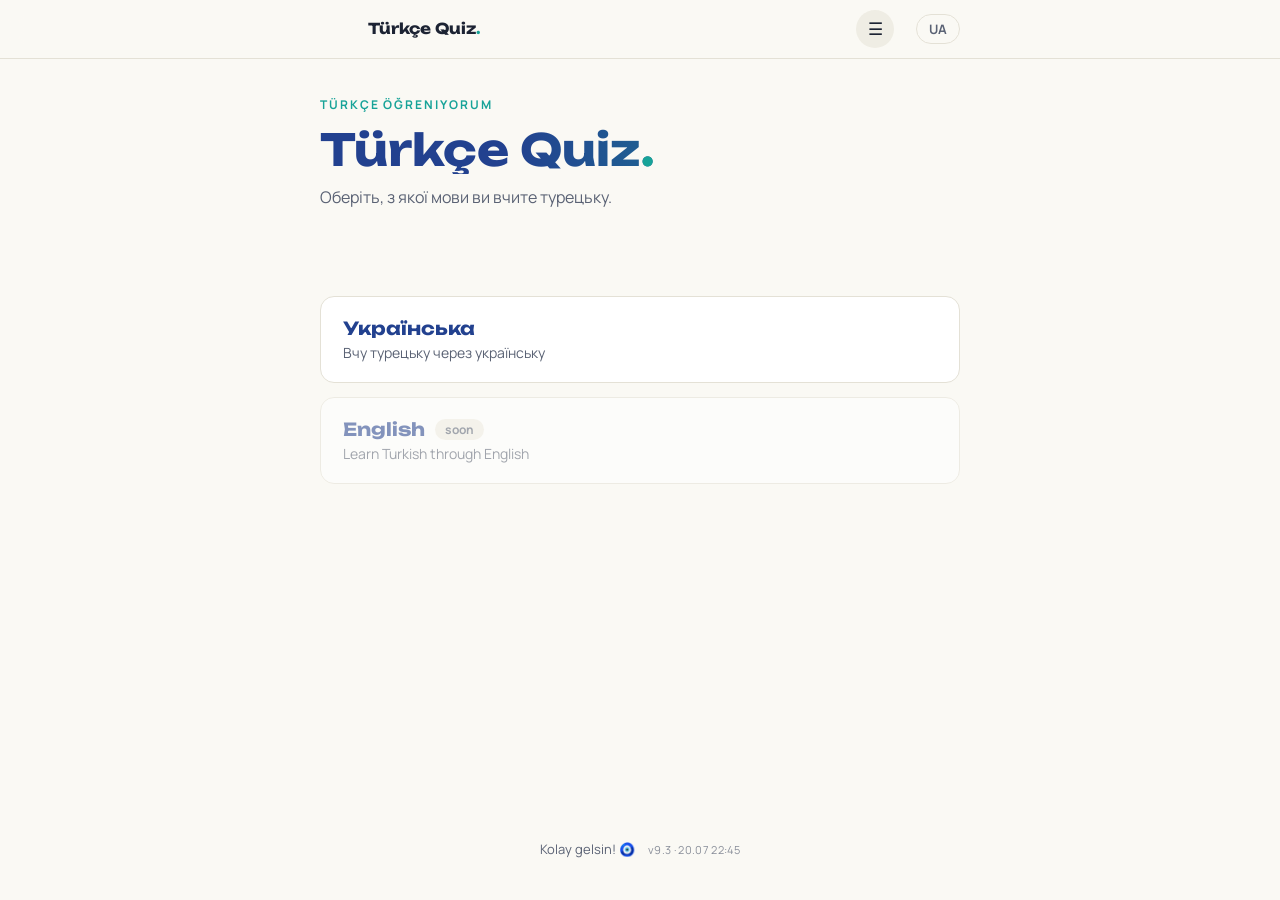
==== index.html @ 77e98dea "Add files via upload" ====
<!DOCTYPE html>
<html lang="uk">
<head>
<meta charset="UTF-8">
<meta name="viewport" content="width=device-width, initial-scale=1.0">
<title>Türkçe Quiz</title>
<meta name="description" content="Інтерактивні квізи з турецької мови · Интерактивные квизы по турецкому языку">
<meta name="theme-color" content="#FAF9F4">
<!-- Картка попереднього перегляду при шерингу лінка (Telegram, WhatsApp, Viber) -->
<meta property="og:type" content="website">
<meta property="og:url" content="https://vikkyodessa.github.io/turkce-quiz/">
<meta property="og:title" content="Türkçe Quiz — вивчай турецьку граючись 🧿">
<meta property="og:description" content="Безкоштовні інтерактивні вправи A1–B1: відмінки, часи, розумний словник, режим на швидкість. Без реєстрації, працює з телефона.">
<meta property="og:image" content="https://vikkyodessa.github.io/turkce-quiz/og.png">
<meta name="twitter:card" content="summary_large_image">
<link rel="manifest" href="manifest.webmanifest">
<link rel="icon" href="icon.svg" type="image/svg+xml">
<link rel="apple-touch-icon" href="icon.svg">
<link rel="preconnect" href="https://fonts.googleapis.com">
<link rel="preconnect" href="https://fonts.gstatic.com" crossorigin>
<link href="https://fonts.googleapis.com/css2?family=Unbounded:wght@500;700&family=Manrope:wght@400;500;700&display=swap" rel="stylesheet">
<style>
  /* ============================================================
     ПУТІВНИК ДЛЯ ГРИ З РОЗМІРАМИ (шукай Ctrl+F за назвою):

     КОЛЬОРИ ВСЬОГО САЙТУ ......... одразу нижче, блок :root
     ШИРИНА ЦЕНТРАЛЬНОЇ КОЛОНКИ ... .wrap { max-width: 680px }
     БІЧНІ ФОТО (розмір/позиція) .. блок .side і .side img
     ПОРІГ ПОЯВИ БІЧНИХ ФОТО ...... @media (min-width: 1400px)
     ВІДСТУП ТЕМ ДО РІВНЯ ФОТО .... #screen-topics padding-top
     ВИСОТА ФОТО-КАРУСЕЛІ (моб.) .. .mobile-strip img
     РОЗМІР КАРТИНКИ У СЛОВНИКУ ... .vmedia
     РОЗМІР ЗАГОЛОВКА H1 .......... .hero h1 font-size
     КНОПКИ ВІДПОВІДЕЙ ............ .opts button padding
     ТАЙМЕР-ЧИП ................... .timer-chip

     ПРАВИЛО БЕЗПЕКИ: міняй одне число за раз,
     тримай робочу копію файла поруч.
     ============================================================ */
  :root {
    --paper: #FAF9F4;        /* фон усього сайту */
    --ink: #1C2333;          /* основний колір тексту */
    --ink-soft: #5A6274;     /* другорядний сірий текст */
    --cobalt: #22418F;       /* головний синій: кнопки, заголовки */
    --cobalt-deep: #16295C;  /* темніший синій для ховерів */
    --turquoise: #17A398;    /* бірюза: акценти, правильні відповіді */
    --turquoise-soft: #E1F4F2; /* світла бірюза: плашки успіху */
    --tulip: #D64545;        /* червоний: помилки */
    --tulip-soft: #FBEAEA;   /* світло-червоні плашки */
    --line: #E4E1D6;         /* колір рамок і розділювачів */
    --radius: 14px;          /* заокруглення карток */
  }
  * { box-sizing: border-box; margin: 0; padding: 0; }
  html { scroll-behavior: smooth; }
  body {
    font-family: 'Manrope', sans-serif;
    background: var(--paper);
    color: var(--ink);
    line-height: 1.65;
    min-height: 100vh;
    display: flex;
    flex-direction: column;
  }
  main { flex: 1; }
  /* ШИРИНА ЦЕНТРАЛЬНОЇ КОЛОНКИ: 680px — золото для читання */
  .wrap { max-width: 680px; margin: 0 auto; padding: 0 20px; }

  .topbar-wrap {
    position: sticky; top: 0; z-index: 60;
    background: rgba(250, 249, 244, .78);
    -webkit-backdrop-filter: blur(14px);
    backdrop-filter: blur(14px);
    border-bottom: 1px solid var(--line);
  }
  .topbar {
    display: flex; align-items: center; gap: 12px;
    padding-top: 10px; padding-bottom: 10px;
  }
  .back {
    font-family: 'Manrope', sans-serif;
    font-size: 15px; font-weight: 700;
    background: rgba(34, 65, 143, .08);
    color: var(--cobalt); border: none;
    width: 36px; height: 36px; border-radius: 50%;
    cursor: pointer; visibility: hidden; flex: none;
    transition: background .15s;
  }
  .back:hover { background: rgba(34, 65, 143, .16); }
  .back.show { visibility: visible; }
  .brand {
    font-family: 'Unbounded', sans-serif;
    font-size: 15px; font-weight: 700;
    color: var(--ink);
    margin-right: auto;
    white-space: nowrap; overflow: hidden; text-overflow: ellipsis;
  }
  .brand .tr { color: var(--turquoise); }
  .langs { display: flex; gap: 6px; flex: none; }
  .langs button {
    font-family: 'Manrope', sans-serif;
    font-size: 13px; font-weight: 700;
    background: transparent; color: var(--ink-soft);
    border: 1.5px solid var(--line);
    padding: 5px 12px; border-radius: 100px;
    cursor: pointer; transition: all .15s;
  }
  .langs button.on { background: var(--cobalt); border-color: var(--cobalt); color: #fff; }

  .nazar-strip {
    padding-bottom: 0;
    max-height: 90px;
    transition: max-height .25s ease, opacity .25s ease;
  }
  .nazar-row {
    display: none; gap: 6px; align-items: center;
    padding-bottom: 10px; flex-wrap: wrap;
  }
  .nazar-row.show { display: flex; }
  .nazar {
    display: none;
    width: 16px; height: 16px; border-radius: 50%;
    background: #fff; border: 2px solid #C9D3EA;
    position: relative;
    transition: transform .25s, border-color .25s;
  }
  .nazar::after {
    content: ""; position: absolute; inset: 4px; border-radius: 50%;
    background: #C9D3EA; transition: background .25s;
  }
  .nazar.ok { border-color: var(--turquoise); transform: scale(1.2); }
  .nazar.ok::after { background: var(--turquoise); }
  .nazar.bad { border-color: var(--tulip); transform: scale(1.2); }
  .nazar.bad::after { background: var(--tulip); }
  .score-pill {
    font-weight: 700; font-size: 13px;
    background: rgba(34, 65, 143, .08); color: var(--cobalt);
    padding: 4px 12px; border-radius: 100px;
  }
  .quiz-pbar { flex: 1; min-width: 80px; }
  .mini-restart {
    width: 30px; height: 30px; border-radius: 50%;
    border: none;
    background: rgba(34, 65, 143, .08); color: var(--cobalt);
    font-size: 16px; font-weight: 700; line-height: 1;
    cursor: pointer;
    transition: background .15s, transform .15s;
  }
  .mini-restart:hover { background: rgba(34, 65, 143, .16); transform: rotate(-45deg); }
  @media (max-width: 700px) {
    .mini-restart { width: 36px; height: 36px; font-size: 18px; }
  }

  .hero { padding: 36px 0 26px; }
  .hero-grid { display: block; }
  .hero-text { margin-bottom: 24px; }
  .hero-media { position: relative; }
  .hero-media img {
    display: block;
    width: 100%; height: 340px;
    object-fit: cover;
    border-radius: 26px;
    box-shadow: 0 24px 60px rgba(34, 65, 143, .25);
  }
  .hero-media::after {
    content: "";
    position: absolute; inset: 0;
    border-radius: 26px;
    background: linear-gradient(180deg, transparent 55%, rgba(22, 41, 92, .35) 100%);
    pointer-events: none;
  }
  .hero-badge {
    position: absolute; right: 18px; bottom: -16px;
    width: 52px; height: 52px;
    display: flex; align-items: center; justify-content: center;
    font-size: 27px;
    background: #fff;
    border: 1px solid var(--line);
    border-radius: 50%;
    box-shadow: 0 8px 22px rgba(28, 35, 51, .16);
    transform: rotate(-8deg);
    z-index: 2;
  }
  .hero-media.off { display: none; }
  @media (max-width: 560px) {
    .hero-media img { height: 210px; }
  }
  .eyebrow {
    font-size: 12px; letter-spacing: .16em; text-transform: uppercase;
    color: var(--turquoise); margin-bottom: 10px; font-weight: 700;
  }
  .hero h1 {
    font-family: 'Unbounded', sans-serif;
    font-weight: 700;
    font-size: clamp(30px, 6vw, 44px);
    line-height: 1.12;
    margin-bottom: 10px;
    background: linear-gradient(92deg, var(--cobalt) 30%, var(--turquoise) 100%);
    -webkit-background-clip: text;
    background-clip: text;
    color: transparent;
  }
  .hero h1 .tr { color: var(--turquoise); -webkit-text-fill-color: var(--turquoise); }
  .hero .sub { color: var(--ink-soft); font-size: 16px; max-width: 500px; }

  main { padding: 36px 0 24px; }
  .screen { display: none; }
  .screen.active { display: block; }

  .choice-grid { display: grid; gap: 14px; }
  .choice {
    display: block; width: 100%; text-align: left;
    background: #fff; border: 1px solid var(--line);
    border-radius: var(--radius); padding: 20px 22px;
    cursor: pointer; font-family: 'Manrope', sans-serif;
    transition: border-color .15s, transform .1s, box-shadow .15s;
  }
  .choice:hover { border-color: var(--cobalt); box-shadow: 0 4px 14px rgba(34,65,143,.08); }
  .choice:active { transform: scale(.985); }
  .choice:focus-visible { outline: 3px solid var(--turquoise); outline-offset: 2px; }
  .choice.disabled { opacity: .55; cursor: default; }
  .choice.disabled:hover { border-color: var(--line); box-shadow: none; }
  .choice .c-title {
    font-family: 'Unbounded', sans-serif; font-size: 18px; font-weight: 700;
    color: var(--cobalt); margin-bottom: 4px;
    display: flex; align-items: center; gap: 10px;
  }
  .choice .c-badge {
    font-family: 'Manrope', sans-serif; font-size: 12px; font-weight: 700;
    background: var(--turquoise-soft); color: #0B6B63;
    padding: 2px 10px; border-radius: 100px;
  }
  .choice .c-badge.soon { background: #F0EEE5; color: var(--ink-soft); }
  .choice .c-desc { font-size: 14px; color: var(--ink-soft); }
  .level-a1 .c-title { color: var(--turquoise); }
  .c-row { display: flex; gap: 14px; align-items: flex-start; }
  .c-icon {
    width: 46px; height: 46px; border-radius: 14px;
    background: var(--turquoise-soft);
    display: flex; align-items: center; justify-content: center;
    font-size: 22px; flex: none;
  }
  .c-main { min-width: 0; }
  .c-check { color: var(--turquoise); }
  .choice.done { border-color: var(--turquoise); }
  .pwrap { display: flex; align-items: center; gap: 10px; margin-top: 12px; }
  .pbar {
    flex: 1; height: 8px;
    background: #EEECE3; border-radius: 100px; overflow: hidden;
  }
  .pfill {
    display: block; height: 100%;
    background: linear-gradient(90deg, var(--turquoise), var(--cobalt));
    border-radius: 100px;
    transition: width .4s ease;
  }
  .plabel {
    font-size: 12px; font-weight: 700; color: var(--ink-soft);
    min-width: 56px; text-align: right; flex: none;
  }

  .page-head { margin-bottom: 20px; }
  .page-eyebrow {
    font-size: 12px; letter-spacing: .16em; text-transform: uppercase;
    color: var(--turquoise); font-weight: 700; margin-bottom: 4px;
  }
  .level-intro { color: var(--ink-soft); font-size: 15px; margin-top: 6px; max-width: 560px; }
  .ph-lv { color: var(--turquoise); }
  .page-head h2 { font-size: 26px; }
  .page-head h2 {
    font-family: 'Unbounded', sans-serif;
    font-size: 23px; font-weight: 700; color: var(--cobalt);
    line-height: 1.25;
  }
  .gram { border-left: 4px solid var(--turquoise); }
  .gram a {
    color: var(--cobalt); font-weight: 700;
    text-decoration: underline; text-underline-offset: 2px;
  }
  .gram-head {
    font-family: 'Unbounded', sans-serif;
    font-size: 15px; font-weight: 700; color: var(--cobalt);
    margin-bottom: 8px;
  }
  .gram-text { font-size: 15px; margin-bottom: 10px; }
  .gram-ex { list-style: none; }
  .gram-ex li {
    font-size: 15px; padding: 4px 0;
    border-top: 1px dashed var(--line);
  }
  .gram-ex li:first-child { border-top: none; }
  .gram-ex b { color: var(--cobalt); }
  .gram-scroll { overflow-x: auto; margin-bottom: 10px; }
  .gram-table {
    width: 100%;
    border-collapse: collapse;
    font-size: 14px;
    min-width: 480px;
  }
  .gram-table th {
    text-align: left;
    font-size: 11px; letter-spacing: .08em; text-transform: uppercase;
    color: var(--ink-soft);
    padding: 4px 10px 8px 0;
    border-bottom: 2px solid var(--line);
  }
  .gram-table td {
    padding: 8px 10px 8px 0;
    border-bottom: 1px dashed var(--line);
    vertical-align: top;
  }
  .gram-table tr:last-child td { border-bottom: none; }
  .gt-name { font-weight: 700; color: var(--cobalt); white-space: nowrap; }
  .gt-name i { font-weight: 500; font-style: normal; font-size: 12px; color: var(--ink-soft); }
  .gram-table td:nth-child(3) { font-size: 13px; }
  .gt-ex b, .gram-table td:nth-child(2) { font-weight: 700; }
  .gram-note { font-size: 14px; color: var(--ink-soft); margin-bottom: 0; }
  .g-h {
    font-weight: 800; color: var(--cobalt);
    margin: 16px 0 6px; font-size: 15px;
    text-transform: uppercase; letter-spacing: .04em;
  }
  .g-formula {
    display: inline-block;
    background: var(--turquoise-soft); color: #0B6B63;
    font-weight: 700; font-size: 14px;
    padding: 4px 12px; border-radius: 8px;
    margin: 2px 0 8px;
  }
  .g-sent { margin: 5px 0; font-size: 15px; }
  .g-sent b { color: var(--cobalt); }
  .gram .gram-table { margin-top: 6px; }


  .section-head { margin: 36px 0 18px; }
  .section-head:first-child { margin-top: 0; }
  .section-head h2 {
    font-family: 'Unbounded', sans-serif; font-size: 20px; font-weight: 700;
    color: var(--cobalt); margin-bottom: 4px;
  }
  .section-head p { font-size: 14px; color: var(--ink-soft); }

  .card {
    background: #fff; border: 1px solid var(--line);
    border-radius: var(--radius); padding: 22px 24px; margin-bottom: 16px;
  }
  .card .tag {
    display: none; font-size: 13px; color: var(--ink-soft);
    font-weight: 500; margin-bottom: 6px;
  }
  .card .tag.show { display: block; }
  .card .sentence { font-size: 18px; margin-bottom: 16px; }
  .card .sentence .num { color: var(--ink-soft); font-weight: 700; margin-right: 2px; }
  .card .sentence b { color: var(--cobalt); font-weight: 700; }
  .card .sentence b.filled {
    color: #0B6B63; background: var(--turquoise-soft);
    padding: 1px 5px; border-radius: 6px;
    display: inline-block; animation: pop .3s ease;
  }
  @keyframes pop {
    0% { transform: scale(.7); }
    60% { transform: scale(1.15); }
    100% { transform: scale(1); }
  }
  .speak {
    font-size: 16px; line-height: 1; padding: 7px 10px;
    border-radius: 100px; border: 1.5px solid var(--line);
    background: #fff; cursor: pointer; vertical-align: middle;
    transition: border-color .15s, transform .1s;
  }
  .speak:hover { border-color: var(--cobalt); }
  .speak:active { transform: scale(.92); }
  .speak:focus-visible { outline: 3px solid var(--turquoise); outline-offset: 2px; }
  .no-tts .speak { display: none; }

  .opts { display: flex; gap: 10px; flex-wrap: wrap; }
  .opts button {
    font-family: 'Manrope', sans-serif; font-size: 16px; font-weight: 700;
    padding: 9px 20px; border-radius: 100px;
    border: 2px solid var(--line); background: #fff; color: var(--ink);
    cursor: pointer; transition: border-color .15s, background .15s, transform .1s;
  }
  .opts button:hover { border-color: var(--cobalt); }
  .opts button:active { transform: scale(.96); }
  .opts button:focus-visible { outline: 3px solid var(--turquoise); outline-offset: 2px; }
  .opts button.ok { background: var(--turquoise-soft); border-color: var(--turquoise); color: #0B6B63; }
  .opts button.bad { background: var(--tulip-soft); border-color: var(--tulip); color: #A32626; }
  .opts button:disabled { cursor: default; }
  .fb { display: none; margin-top: 14px; font-size: 15px; font-weight: 500; }
  .fb.show { display: block; }
  .fb.good { color: #0B6B63; }
  .fb.wrong { color: #A32626; }
  .tr-line { display: none; margin-top: 6px; font-size: 15px; color: var(--ink-soft); }
  .tr-line.show { display: block; }

  .sec-result {
    display: none; text-align: center; padding: 24px;
    background: var(--turquoise-soft); border: 1px solid var(--turquoise);
    border-radius: var(--radius); margin-bottom: 16px;
  }
  .sec-result.show { display: block; }
  .sec-result .sec-score {
    font-family: 'Unbounded', sans-serif; font-size: 20px; font-weight: 700;
    color: var(--cobalt); margin-bottom: 6px;
  }
  .sec-result .sec-text { color: var(--ink-soft); font-size: 15px; margin-bottom: 16px; }
  .sec-btns { display: flex; gap: 10px; justify-content: center; flex-wrap: wrap; }
  .topic-divider {
    margin: 40px 0 18px;
    padding-top: 30px;
    border-top: 2px dashed var(--line);
  }
  .topic-divider h2 {
    font-family: 'Unbounded', sans-serif;
    font-size: 22px; font-weight: 700; color: var(--cobalt);
  }
  .next-box { margin-top: 16px; }
  .next-btn { width: 100%; padding: 14px 20px; font-size: 16px; }

  .finish {
    display: none; text-align: center; padding: 32px 24px;
    background: #fff; border: 1px solid var(--line);
    border-radius: var(--radius); margin-bottom: 16px;
  }
  .finish.show { display: block; }
  .finish .big {
    font-family: 'Unbounded', sans-serif; font-size: 30px; font-weight: 700;
    color: var(--cobalt); margin-bottom: 8px;
  }
  .finish p { color: var(--ink-soft); margin-bottom: 20px; }
  .btn-restart {
    font-family: 'Manrope', sans-serif; font-size: 15px; font-weight: 700;
    padding: 11px 26px; border-radius: 100px; border: none;
    background: var(--cobalt); color: #fff; cursor: pointer;
    transition: background .15s, transform .1s;
  }
  .btn-restart:hover { background: var(--cobalt-deep); }
  .btn-restart:active { transform: scale(.97); }
  .btn-restart:focus-visible { outline: 3px solid var(--turquoise); outline-offset: 2px; }
  .btn-shuffle {
    font-family: 'Manrope', sans-serif; font-size: 15px; font-weight: 700;
    padding: 10px 24px; border-radius: 100px;
    border: 2px solid var(--cobalt); background: transparent; color: var(--cobalt);
    cursor: pointer; transition: background .15s, color .15s, transform .1s;
  }
  .btn-shuffle:hover { background: var(--cobalt); color: #fff; }
  .btn-shuffle:active { transform: scale(.97); }
  .btn-shuffle:focus-visible { outline: 3px solid var(--turquoise); outline-offset: 2px; }
  .finish .btn-shuffle { margin-left: 10px; }
  .shuffle-bar { text-align: center; margin: 8px 0 16px; }

  .vcount { font-size: 13px; color: var(--ink-soft); font-weight: 700; margin-bottom: 10px; }
  /* КАРТИНКА У СЛОВНИКОВІЙ КАРТЦІ */
  .vmedia { height: 200px; display: flex; align-items: center; justify-content: center; margin-bottom: 16px; }
  .vmedia img { max-height: 200px; max-width: 100%; border-radius: 12px; object-fit: cover; }
  .vemoji { font-size: 104px; line-height: 1; }
  .vword {
    font-family: 'Unbounded', sans-serif; font-size: 26px; font-weight: 700;
    color: var(--cobalt);
  }
  .vtrans { color: var(--ink-soft); font-size: 17px; margin: 4px 0 18px; }
  .vcard { text-align: center; }
  .vhint { font-size: 19px; font-weight: 700; color: var(--ink); margin-bottom: 14px; }
  .vopts { display: grid; grid-template-columns: 1fr 1fr; gap: 10px; }
  .vopts button { width: 100%; }

  .vnav { display: flex; gap: 6px; justify-content: center; flex-wrap: wrap; margin-bottom: 14px; }
  .vnav button {
    width: 32px; height: 32px; border-radius: 50%;
    border: 2px solid var(--line); background: #fff;
    font-family: 'Manrope', sans-serif; font-weight: 700; font-size: 13px;
    color: var(--ink-soft); cursor: pointer;
    transition: border-color .15s, background .15s, transform .1s;
  }
  .vnav button:hover { border-color: var(--cobalt); }
  .vnav button.seen { border-color: var(--turquoise); color: #0B6B63; }
  .vnav button.cur { background: var(--cobalt); border-color: var(--cobalt); color: #fff; transform: scale(1.1); }

  .timer-chip {
    position: fixed;
    left: 50%; transform: translateX(-50%);
    bottom: 18px; z-index: 90;
    background: var(--cobalt); color: #fff;
    font-family: 'Manrope', sans-serif;
    font-weight: 700; font-size: 17px;
    padding: 11px 26px; border-radius: 100px;
    box-shadow: 0 10px 30px rgba(22, 41, 92, .35);
  }
  .timer-chip.low { background: var(--tulip); animation: chipPulse 1s infinite; }
  @keyframes chipPulse {
    0%, 100% { transform: translateX(-50%) scale(1); }
    50% { transform: translateX(-50%) scale(1.07); }
  }

  .dict-bar { display: flex; gap: 10px; margin-bottom: 16px; flex-wrap: wrap; }
  .dict-search {
    flex: 1; min-width: 160px;
    font-family: 'Manrope', sans-serif; font-size: 15px;
    padding: 10px 16px;
    border: 1.5px solid var(--line); border-radius: 100px;
    background: #fff; color: var(--ink);
  }
  .dict-search:focus { outline: none; border-color: var(--cobalt); }
  .dict-know { font-size: 15px; color: var(--ink-soft); margin-top: 4px; }
  .dict-know b { color: var(--cobalt); }
  .dict-row {
    display: flex; align-items: center; gap: 12px;
    background: #fff; border: 1px solid var(--line); border-radius: 14px;
    padding: 10px 14px; margin-bottom: 8px;
  }
  .d-emoji { font-size: 26px; flex: none; }
  .d-main { flex: 1; min-width: 0; display: flex; flex-direction: column; }
  .d-main b { color: var(--cobalt); font-size: 16px; }
  .d-tr { font-size: 13px; color: var(--ink-soft); }
  .d-st {
    flex: none; font-size: 11px; font-weight: 700;
    padding: 3px 10px; border-radius: 100px; text-transform: uppercase; letter-spacing: .05em;
  }
  .st0 { background: #F0EEE5; color: var(--ink-soft); }
  .st1 { background: #FBF3E0; color: #9A6B0F; }
  .st2 { background: var(--turquoise-soft); color: #0B6B63; }
  .dict-card { border-style: dashed; }

  /* НАВІГАЦІЯ-ШЛЯХ у стилі busuu: контейнер розділу + вертикальний маршрут */
  #topicGrid, #dictTopics {
    display: flex; flex-direction: column;
    border: 2px solid var(--turquoise);
    border-radius: 20px;
    background: #FFFFFF;
    padding: 20px 18px;
  }
  .bp-head h3 {
    font-family: 'Unbounded', sans-serif;
    font-size: 20px; color: var(--ink);
  }
  .bp-big-check {
    display: inline-flex; align-items: center; justify-content: center;
    width: 24px; height: 24px; border-radius: 50%;
    background: var(--turquoise); color: #fff;
    font-size: 14px; vertical-align: middle;
  }
  .bp-bar {
    position: relative;
    height: 10px; border-radius: 100px;
    background: var(--line);
    margin: 12px 0 10px;
  }
  .bp-fill {
    height: 100%; border-radius: 100px;
    background: linear-gradient(90deg, var(--turquoise), var(--cobalt));
  }
  .bp-pct {
    position: absolute; right: 0; top: -7px;
    background: var(--turquoise); color: #fff;
    font-size: 11px; font-weight: 800;
    padding: 3px 8px; border-radius: 100px;
  }
  .bp-row {
    display: flex; align-items: center; gap: 16px;
    padding: 14px 6px;
    background: none; border: none;
    text-align: left; cursor: pointer;
    position: relative;
    border-radius: 14px;
    font-family: 'Manrope', sans-serif;
  }
  .bp-row:hover { background: var(--turquoise-soft); }
  .bp-node {
    position: relative; flex: none;
    width: 58px; height: 58px; border-radius: 50%;
    border: 3px solid var(--turquoise);
    background: var(--paper);
    display: flex; align-items: center; justify-content: center;
  }
  .bp-emoji { font-size: 26px; }
  .bp-check {
    position: absolute; right: -4px; bottom: -4px;
    width: 22px; height: 22px; border-radius: 50%;
    background: var(--turquoise); color: #fff;
    border: 2px solid #fff;
    font-size: 12px; font-weight: 800;
    display: none; align-items: center; justify-content: center;
  }
  .bp-row.done .bp-check { display: flex; }
  .bp-row.done .bp-node { background: var(--turquoise-soft); }
  .bp-row:not(:last-child) .bp-node::after {
    content: '';
    position: absolute; left: 50%; top: calc(100% + 3px);
    transform: translateX(-50%);
    width: 4px; height: 26px;
    background: var(--line);
    border-radius: 2px;
  }
  .bp-row.done:not(:last-child) .bp-node::after { background: var(--turquoise); }
  .bp-main { flex: 1; min-width: 0; display: flex; flex-direction: column; gap: 2px; }
  .bp-title { font-weight: 800; font-size: 16px; color: var(--ink); }
  .bp-desc { font-size: 13.5px; color: var(--ink-soft); }
  .bp-score {
    flex: none;
    font-size: 12px; font-weight: 700; color: var(--ink-soft);
    background: var(--paper); border: 1px solid var(--line);
    padding: 4px 9px; border-radius: 100px;
  }
  .level-done {
    text-align: center;
    border: 2px solid var(--turquoise);
    background: var(--turquoise-soft);
    margin-top: 26px;
  }
  .ld-emoji { font-size: 38px; margin-bottom: 8px; }
  .level-done h3 {
    font-family: 'Unbounded', sans-serif;
    font-size: 22px; color: var(--cobalt); margin-bottom: 8px;
  }
  .ld-text { font-size: 15px; margin-bottom: 14px; }
  .ld-next { width: 100%; padding: 14px; font-size: 16px; }
  .share-modal { position: relative; text-align: center; }
  .share-modal h3 {
    font-family: 'Unbounded', sans-serif;
    font-size: 18px; color: var(--cobalt); margin-bottom: 16px;
  }
  .share-grid {
    display: grid; grid-template-columns: 1fr 1fr;
    gap: 10px; margin-bottom: 14px;
  }
  .share-item {
    display: block; padding: 13px 10px;
    border: 1.5px solid var(--line); border-radius: 12px;
    font-weight: 700; font-size: 15px; color: var(--ink);
    text-decoration: none; background: #fff;
  }
  .share-item:hover { border-color: var(--cobalt); }
  .share-copy { width: 100%; }
  .share-close {
    position: absolute; top: 10px; right: 12px;
    background: none; border: none; font-size: 18px;
    color: var(--ink-soft); cursor: pointer; padding: 4px;
  }
  .nav-toggle {
    flex: none;
    width: 38px; height: 38px; border-radius: 50%;
    border: none; background: #EFEDE4;
    font-size: 17px; color: var(--ink);
    cursor: pointer; margin-right: 10px;
  }
  .nav-toggle:hover { background: var(--turquoise-soft); }
  .nav-drawer {
    position: relative; text-align: left;
    width: min(92vw, 380px);
    max-height: 78vh; overflow-y: auto;
  }
  .nav-drawer h3 {
    font-family: 'Unbounded', sans-serif;
    font-size: 18px; color: var(--cobalt); margin-bottom: 10px;
  }
  .nd-lv {
    display: flex; justify-content: space-between; align-items: center;
    width: 100%; margin: 14px 0 6px;
    background: none; border: none; cursor: pointer;
    font-family: 'Unbounded', sans-serif;
    font-size: 16px; font-weight: 700; color: var(--cobalt);
    padding: 4px 2px;
  }
  .nd-count { font-size: 13px; font-weight: 600; color: var(--ink-soft); }
  .nd-item {
    display: flex; align-items: center; gap: 10px;
    width: 100%; padding: 8px 10px;
    background: none; border: none; border-radius: 10px;
    font-size: 15px; color: var(--ink);
    cursor: pointer; text-align: left;
  }
  .nd-item:hover { background: var(--turquoise-soft); }
  .nd-cur { background: var(--turquoise-soft); font-weight: 700; }
  .nd-name { flex: 1; min-width: 0; }
  .nd-dot {
    flex: none;
    width: 26px; height: 26px; border-radius: 50%;
    border: 2px solid var(--cobalt);
    background: #fff; color: var(--cobalt);
    display: inline-flex; align-items: center; justify-content: center;
    font-size: 13px; font-weight: 800;
  }
  .nd-dot.ok { background: var(--turquoise); border-color: var(--turquoise); color: #fff; }
  .nd-dict { border-style: dashed; font-size: 14px; }
  .ver {
    display: inline-block; margin-left: 10px;
    font-size: 11px; color: var(--ink-soft);
    opacity: .7; letter-spacing: .03em;
  }
  #toTop {
    position: fixed; right: 18px; bottom: 18px;
    width: 48px; height: 48px; border-radius: 50%;
    background: var(--cobalt); color: #fff;
    border: none; font-size: 22px; font-weight: 800;
    cursor: pointer; z-index: 250;
    box-shadow: 0 6px 18px rgba(34, 65, 143, .35);
    opacity: 0; pointer-events: none;
    transform: translateY(12px);
    transition: all .3s ease;
  }
  #toTop.show { opacity: 1; pointer-events: auto; transform: translateY(0); }
  #toTop:hover { background: var(--cobalt-deep); }

  .toast {
    position: fixed; left: 50%; bottom: 28px;
    transform: translateX(-50%) translateY(20px);
    background: var(--cobalt-deep); color: #fff;
    font-size: 15px; font-weight: 600;
    padding: 12px 22px; border-radius: 100px;
    box-shadow: 0 8px 24px rgba(22, 41, 92, .35);
    opacity: 0; transition: all .35s ease;
    z-index: 300; max-width: 90vw; text-align: center;
  }
  .toast.show { opacity: 1; transform: translateX(-50%) translateY(0); }

  .modal-back {
    position: fixed; inset: 0; background: rgba(28,35,51,.5);
    display: flex; align-items: center; justify-content: center;
    z-index: 120; padding: 20px;
  }
  .modal {
    background: #fff; border-radius: 18px; padding: 30px 26px;
    max-width: 430px; width: 100%; text-align: center;
    box-shadow: 0 20px 60px rgba(22,41,92,.3);
  }
  .modal .m-title {
    font-family: 'Unbounded', sans-serif; font-size: 21px; font-weight: 700;
    color: var(--cobalt); margin-bottom: 10px;
  }
  .modal .m-text { color: var(--ink-soft); font-size: 15px; margin-bottom: 22px; }
  .modal .m-btns { display: flex; gap: 10px; justify-content: center; flex-wrap: wrap; }

  .confetti-box { position: fixed; inset: 0; pointer-events: none; overflow: hidden; z-index: 99; }
  .confetti-piece {
    position: absolute; top: -20px;
    width: 10px; height: 14px; border-radius: 3px;
    animation: confetti-fall linear forwards;
  }
  @keyframes confetti-fall {
    0%   { transform: translateY(-20px) rotate(0deg); opacity: 1; }
    100% { transform: translateY(105vh) rotate(720deg); opacity: .85; }
  }
  .ay-dot {
    position: absolute;
    width: 9px; height: 9px; border-radius: 50%;
    background: #E30A17;
    box-shadow: 0 0 8px rgba(227, 10, 23, .8);
    opacity: 0;
    animation: ay-fly 1.3s cubic-bezier(.2, .7, .3, 1) forwards;
  }
  @keyframes ay-fly {
    0% { transform: translate(var(--sx), var(--sy)) scale(.4); opacity: 0; }
    30% { opacity: 1; }
    100% { transform: translate(0, 0) scale(1); opacity: 1; }
  }
  .fw-spark {
    position: absolute;
    width: 7px; height: 7px; border-radius: 50%;
    opacity: 0;
    animation: fw-burst .95s ease-out forwards;
  }
  @keyframes fw-burst {
    0%   { transform: translate(0, 0) scale(1); opacity: 1; }
    100% { transform: translate(var(--dx), var(--dy)) scale(.3); opacity: 0; }
  }

  /* БІЧНІ ФОТО-КОЛОНКИ. top — наскільки опущені від верху,
     width — ширина колонки */
  .side {
    display: none;
    position: fixed;
    top: 215px;              /* ← опустити/підняти фото */
    width: 310px;            /* ← ширина бічних фото */
    z-index: 5;
  }
  .side-left { right: calc(50% + 370px); }
  .side-right { left: calc(50% + 370px); }
  .side img {
    display: block;
    width: 100%;
    /* висота рахується від екрана: мін 240, макс 460 */
    height: clamp(240px, calc(50vh - 135px), 460px);
    object-fit: cover;
    border-radius: 18px;
    margin-bottom: 16px;
    box-shadow: 0 10px 30px rgba(34, 65, 143, .15);
  }
  .side img.off { display: none; }
  /* ПОРІГ ПОЯВИ БІЧНИХ ФОТО: на вужчих екранах вони сховані */
  @media (min-width: 1400px) {
    .side { display: block; }
  }

  /* мобільна карусель з тих самих фото */
  .mobile-strip {
    display: none;
    gap: 12px;
    overflow-x: auto;
    padding: 4px 20px 14px;
    margin: 0 -20px;
    scroll-snap-type: x mandatory;
    -webkit-overflow-scrolling: touch;
    scrollbar-width: none;
  }
  .mobile-strip::-webkit-scrollbar { display: none; }
  /* КАРУСЕЛЬ ФОТО НА ТЕЛЕФОНІ */
  .mobile-strip img {
    flex: none;
    width: 150px; height: 200px;   /* ← розмір фото в каруселі */
    object-fit: cover;
    border-radius: 16px;
    scroll-snap-align: start;
    box-shadow: 0 8px 22px rgba(34, 65, 143, .18);
  }
  .mobile-strip img.off { display: none; }
  @media (max-width: 700px) {
    .mobile-strip { display: flex; }
  }
  /* ВІДСТУП КОНТЕНТУ ДО РІВНЯ ФОТО на широких екранах */
  @media (min-width: 1400px) {
    #screen-quiz { padding-top: 92px; }    /* ← сторінка вправи */
  }

  footer {
    padding: 24px 0 40px; text-align: center;
    font-size: 13px; color: var(--ink-soft);
  }
  @media (max-width: 700px) {
    .topbar-wrap.slim .nazar-strip { max-height: 0; opacity: 0; overflow: hidden; }
    .speak { width: 42px; height: 42px; padding: 0; font-size: 18px; }
    .vnav button { width: 38px; height: 38px; font-size: 14px; }
    .hero { padding: 24px 0 18px; }
    .hero h1 { font-size: clamp(30px, 9vw, 38px); }
    .hero-media img { height: 190px; border-radius: 20px; }
    .hero-badge { width: 44px; height: 44px; font-size: 22px; right: 12px; bottom: -12px; }
    .card { padding: 18px 16px; border-radius: 16px; }
    .choice { padding: 18px 16px; }
    .opts button { padding: 10px 18px; font-size: 15px; }
    .vopts { grid-template-columns: 1fr 1fr; }
    .vmedia { height: 220px; }
    .vmedia img { max-height: 220px; width: 100%; }
    .topbar { padding-top: 8px; padding-bottom: 8px; }
    .brand { font-size: 14px; }
    .footer { padding-bottom: 28px; }
  }

  @media (prefers-reduced-motion: reduce) {
    * { transition: none !important; animation: none !important; }
    html { scroll-behavior: auto; }
    .confetti-piece { animation: confetti-fall linear forwards !important; }
    .fw-spark { animation: fw-burst .95s ease-out forwards !important; }
    .ay-dot { animation: ay-fly 1.3s forwards !important; }
  }
</style>
<script data-goatcounter="https://turkce-quiz.goatcounter.com/count"
        async src="https://gc.zgo.at/count.js"></script>
</head>
<body>

<aside class="side side-left" aria-hidden="true">
  <img src="img/side-left.jpg" alt="">
  <img src="img/side-left2.jpg" alt="">
</aside>
<aside class="side side-right" aria-hidden="true">
  <img src="img/side-right.jpg" alt="">
  <img src="img/side-right2.jpg" alt="">
</aside>

<div class="topbar-wrap">
  <div class="wrap topbar">
    <button class="back" id="backBtn">←</button>
    <div class="brand" id="barTitle">Türkçe Quiz<span class="tr">.</span></div>
    <button class="nav-toggle" id="navBtn" aria-label="Мапа курсу">☰</button>
    <div class="langs" id="langBar">
      <button data-lang="uk">UA</button>
      <!-- РОСІЙСЬКА ТИМЧАСОВО ВИМКНЕНА. Щоб увімкнути назад — розкоментуй:
      <button data-lang="ru">RU</button>
      -->
    </div>
  </div>
  <div class="wrap nazar-strip">
    <div class="nazar-row" id="nazarRow" aria-hidden="true"></div>
  </div>
</div>

<header class="hero" id="hero">
  <div class="wrap hero-grid">
    <div class="hero-text">
      <p class="eyebrow">Türkçe öğreniyorum</p>
      <h1>Türkçe Quiz<span class="tr">.</span></h1>
      <p class="sub" id="hSub"></p>
    </div>
    <div class="mobile-strip" aria-hidden="true">
      <img src="img/side-left.jpg" alt="">
      <img src="img/side-right.jpg" alt="">
      <img src="img/side-left2.jpg" alt="">
      <img src="img/side-right2.jpg" alt="">
    </div>
    <!-- ВЕЛИКЕ ФОТО НА ГОЛОВНІЙ (вимкнено).
         Щоб повернути: прибери цей коментар і завантаж img/hero.jpg у репозиторій.
    <div class="hero-media" id="heroMedia">
      <img src="img/hero.jpg" alt="Türkiye" id="heroImg">
      <span class="hero-badge">🧿</span>
    </div>
    -->
  </div>
</header>

<main>
  <div class="wrap">

    <div class="screen" id="screen-lang">
      <div class="choice-grid">
        <button class="choice" data-pick="uk">
          <span class="c-title">Українська</span>
          <span class="c-desc">Вчу турецьку через українську</span>
        </button>
        <!-- РОСІЙСЬКА ТИМЧАСОВО ВИМКНЕНА (розкоментуй, щоб повернути):
        <button class="choice" data-pick="ru">
          <span class="c-title">Русский</span>
          <span class="c-desc">Учу турецкий через русский</span>
        </button>
        -->
        <button class="choice disabled" tabindex="-1">
          <span class="c-title">English <span class="c-badge soon">soon</span></span>
          <span class="c-desc">Learn Turkish through English</span>
        </button>
      </div>
    </div>

    <div class="screen" id="screen-home">
      <div class="choice-grid">
        <button class="choice level-a1" data-level="a1">
          <span class="c-title">A1 <span class="c-badge" id="a1badge"></span></span>
          <span class="c-desc" data-i="a1desc"></span>
          <span class="pwrap" id="a1prog"></span>
        </button>
        <button class="choice" data-level="a2">
          <span class="c-title">A2 <span class="c-badge" id="a2badge"></span></span>
          <span class="c-desc" data-i="a2desc"></span>
          <span class="pwrap" id="a2prog"></span>
        </button>
        <button class="choice" data-level="b1">
          <span class="c-title">B1 <span class="c-badge" id="b1badge"></span></span>
          <span class="c-desc" data-i="b1desc"></span>
          <span class="pwrap" id="b1prog"></span>
        </button>
      </div>
    </div>

    <div class="screen" id="screen-topics">
      <div class="page-head" id="topicsHead"></div>
      <div class="choice-grid" id="topicGrid"></div>
    </div>

    <div class="screen" id="screen-dict">
      <div class="page-head" id="dictHead"></div>
      <div class="dict-bar">
        <input type="search" id="dictSearch" class="dict-search">
        <button class="btn-restart" id="trainBtn"></button>
      </div>
      <div id="dictList"></div>
      <div class="section-head" id="dictExHead"></div>
      <div class="choice-grid" id="dictTopics"></div>
      <div class="shuffle-bar" id="dictNext"></div>
    </div>

    <div class="screen" id="screen-quiz">
      <div class="page-head" id="quizHead"></div>
      <div id="quiz"></div>
      <div class="finish" id="finish">
        <div class="big" id="finalScore"></div>
        <p id="finalText"></p>
        <button class="btn-restart" id="restart"></button>
        <button class="btn-shuffle" id="finishMix"></button>
        <button class="btn-shuffle" id="finishShare"></button>
        <div id="finishNext"></div>
      </div>
      <div id="quizMore"></div>
      <div class="shuffle-bar">
        <button class="btn-shuffle" id="globalMix"></button>
        <button class="btn-shuffle" id="timedBtn"></button>
      </div>
    </div>

  </div>
</main>

<footer>
  <div class="wrap">Kolay gelsin! 🧿 <span class="ver" id="verTag"></span></div>
</footer>

<script>
/* ------------------ i18n ------------------ */
const I18N = {
  uk: {
    vLearnTitle: "Крок 1 · Запам'ятай",
    vLearnSub: "Дивись на картинку, слухай слово. Гортай далі, коли запам'ятав.",
    vTestTitle: "Крок 2 · Перевір себе",
    vTestSub: "Обери турецьке слово до картинки.",
    vNext: "Далі →",
    vStart: "Почати перевірку",
    vResult: "Результат",
    leaveTitle: "Ой, уже йдете? 🥺",
    leaveText: "А чому? Ми ж так гарно займались… Гаразд, ідіть — але вправа сумуватиме. Ми чекатимемо вас, щоб доробити її разом!",
    leaveStay: "Добре, ще трошки 💪",
    leaveGo: "Вийти (я повернусь!)",
    mistakesBtn: "🔁 Повторити помилки",
    timerBtn: "⏱️ На швидкість",
    timeUp: "Süre doldu! Час вийшов",
    restartAskTitle: "Почати спочатку?",
    restartAskText: "Поточний прогрес цієї спроби буде скинуто.",
    restartYes: "Так, спочатку ↺",
    restartNo: "Продовжити",
    restartHint: "Почати спочатку",
    gramTitle: "Граматика",
    vasitaTitle: "Орудний відмінок · Vasıta hâli",
    vasitaSub: "Kimle? Neyle? Обирай -la чи -le за останнім голосним, а після голосної не забудь буферну y.",
    dictTitle: "Словник",
    dictDesc: "Мій прогрес лексики: всі слова рівня зі статусами нове / вивчаю / знаю та тренуванням слабких.",
    knowLabel: "Знаю",
    ofLabel: "з",
    stNew: "нове",
    stLearn: "вивчаю",
    stKnow: "знаю",
    trainWeak: "🎯 Тренувати слабкі",
    allKnown: "Все вивчено 🎉",
    searchPh: "Пошук слова…",
    toTopics: "← До вправ",
    toDict: "← До словника",
    exTitle: "Вправи рівня",
    exSub: "Кожна відповідь у вправах оновлює статуси слів у словнику.",
    nextTopic: "Наступна тема",
    nextDict: "Переглянути словник рівня",
    b1desc: "Минулий і майбутній часи, присвійні, порівняння, -malı/-meli.",
    shareBtn: "📤 Поділитися результатом",
    shareCopied: "Посилання скопійовано — встав у чат! 🧿",
    lvDoneTitle: "Рівень {lv} пройдено! 🎉",
    lvDoneText: "Салют на вашу честь — усі теми рівня позаду. Helal olsun!",
    startLevel: "▶ Розпочати рівень",
    courseDone: "Ви пройшли ВСІ рівні курсу. Ви — легенда! 🧿🌙⭐",
    shareTitle: "Поділитися результатом",
    copyBtn: "📋 Скопіювати текст",
    toLevels: "До вибору рівня",
    navTitle: "🧭 Мапа курсу",
    sub_home: "Оберіть свій рівень. Матеріал постійно поповнюється.",
    sub_lang: "Оберіть, з якої мови ви вчите турецьку.",
    sub_topics: "Оберіть тему",
    sub_quiz: "Переклад і пояснення з'являються після відповіді.",
    soon: "скоро",
    topicWord: "тема",
    a1desc: "Для початківців: алфавіт, привітання, перші суфікси.",
    a2desc: "Відмінки, буферні літери, оглушення приголосних.",
    topicName: "Відмінки · Hâl ekleri",
    topicDesc: "30 питань: знахідний, давальний, місцевий, вихідний. Розминка + основний рівень, з озвучкою.",
    warmupTitle: "Розминка",
    warmupSub: "Короткі речення для розгону. Відповідай швидко, не замислюючись — рука сама має тягнутися до правильного суфікса.",
    mainTitle: "Основний рівень",
    mainSub: "Речення довші, як у справжній розмові. Читай уважно — контекст сам підказує відмінок.",
    mixTitle: "Впереміш",
    mixSub: "Усі питання у випадковому порядку — відмінок треба визначити з контексту.",
    again: "🔄 Почати знову",
    mixBtn: "🔀 Перемішати",
    globalMix: "🔀 Перемішати питання",
    restart: "Пройти ще раз",
    vHarika: "Harika! Чудовий результат — відмінки майже підкорені.",
    vIyi: "İyi! Непогано — переглянь пояснення до помилок вище.",
    vTrain: "Варто ще потренуватись — усі пояснення до помилок вище.",
    sHarika: "Harika! Майже без помилок.",
    sIyi: "İyi! Непогано, але глянь пояснення до помилок.",
    sTrain: "Варто повторити цю вправу ще раз.",
    speakTitle: "Озвучити (другий клік — повільно)"
  },
  /* ===== РОСІЙСЬКА ВЕРСІЯ ІНТЕРФЕЙСУ =====
     Дані збережені, але кнопка RU вимкнена.
     Нові фічі поки перекладаємо ЛИШЕ українською. */
  ru: {
    vLearnTitle: "Шаг 1 · Запомни",
    vLearnSub: "Смотри на картинку, слушай слово. Листай дальше, когда запомнил.",
    vTestTitle: "Шаг 2 · Проверь себя",
    vTestSub: "Выбери турецкое слово к картинке.",
    vNext: "Дальше →",
    vStart: "Начать проверку",
    vResult: "Результат",
    leaveTitle: "Ой, уже уходите? 🥺",
    leaveText: "А почему? Мы же так хорошо занимались… Ладно, идите — но упражнение будет скучать. Мы будем ждать вас, чтобы доделать его вместе!",
    leaveStay: "Ладно, ещё чуть-чуть 💪",
    leaveGo: "Выйти (я вернусь!)",
    mistakesBtn: "🔁 Повторить ошибки",
    timerBtn: "⏱️ На скорость",
    timeUp: "Süre doldu! Время вышло",
    restartAskTitle: "Начать сначала?",
    restartAskText: "Текущий прогресс этой попытки будет сброшен.",
    restartYes: "Да, сначала ↺",
    restartNo: "Продолжить",
    restartHint: "Начать сначала",
    gramTitle: "Грамматика",
    vasitaTitle: "Творительный падеж · Vasıta hâli",
    vasitaSub: "10 предложений: -la / -le после согласной, -yla / -yle после гласной.",
    dictTitle: "Словарь",
    dictDesc: "Все слова уровня со статусами. Слова сами отмечаются выученными по твоим ответам.",
    knowLabel: "Знаю",
    ofLabel: "из",
    stNew: "новое",
    stLearn: "учу",
    stKnow: "знаю",
    trainWeak: "🎯 Тренировать слабые",
    allKnown: "Всё выучено 🎉",
    searchPh: "Поиск слова…",
    toTopics: "← К упражнениям",
    toDict: "← К словарю",
    sub_home: "Выберите свой уровень. Материал постоянно пополняется.",
    sub_lang: "Выберите, с какого языка вы учите турецкий.",
    sub_topics: "Выберите тему",
    sub_quiz: "Перевод и объяснение появляются после ответа.",
    soon: "скоро",
    topicWord: "тема",
    a1desc: "Для начинающих: алфавит, приветствия, первые суффиксы.",
    a2desc: "Падежи, буферные буквы, оглушение согласных.",
    topicName: "Падежи · Hâl ekleri",
    topicDesc: "30 вопросов: винительный, дательный, местный, исходный. Разминка + основной уровень, с озвучкой.",
    warmupTitle: "Разминка",
    warmupSub: "20 коротких предложений — та же лексика, что и дальше. Цель: отвечать не думая.",
    mainTitle: "Основной уровень",
    mainSub: "21 предложение подлиннее: буферные y и n, притяжательные суффиксы, оглушение — и 7 предложений на творительный -la/-le.",
    mixTitle: "Вперемешку",
    mixSub: "Все вопросы в случайном порядке — падеж нужно определить из контекста.",
    again: "🔄 Начать заново",
    mixBtn: "🔀 Перемешать",
    globalMix: "🔀 Перемешать вопросы",
    restart: "Пройти ещё раз",
    vHarika: "Harika! Отличный результат — падежи почти покорены.",
    vIyi: "İyi! Неплохо — посмотри объяснения к ошибкам выше.",
    vTrain: "Стоит ещё потренироваться — все объяснения к ошибкам выше.",
    sHarika: "Harika! Почти без ошибок.",
    sIyi: "İyi! Неплохо, но взгляни на объяснения к ошибкам.",
    sTrain: "Стоит повторить это упражнение ещё раз.",
    speakTitle: "Озвучить (второй клик — медленно)"
  }
};

const CASE = {
  acc: { uk: "знахідний (belirtme hâli)", ru: "винительный (belirtme hâli)" },
  dat: { uk: "давальний (yönelme hâli)", ru: "дательный (yönelme hâli)" },
  loc: { uk: "місцевий (bulunma hâli)", ru: "местный (bulunma hâli)" },
  abl: { uk: "вихідний (ayrılma hâli)", ru: "исходный (ayrılma hâli)" },
  ins: { uk: "орудний (vasıta hâli)", ru: "творительный (vasıta hâli)" }
};

const DICT = {
  a1: [
    { w: "kedi", e: "🐱", tr: { uk: "кіт", ru: "кошка" } },
    { w: "kitap", e: "📖", tr: { uk: "книжка", ru: "книга" } },
    { w: "otobüs", e: "🚌", tr: { uk: "автобус", ru: "автобус" } },
    { w: "çorba", e: "🍲", tr: { uk: "суп", ru: "суп" } },
    { w: "cüzdan", e: "👛", tr: { uk: "гаманець", ru: "кошелёк" } },
    { w: "pencere", e: "🪟", tr: { uk: "вікно", ru: "окно" } },
    { w: "dağ", e: "⛰️", tr: { uk: "гора", ru: "гора" } },
    { w: "deniz", e: "🌊", tr: { uk: "море", ru: "море" } },
    { w: "çiçek", e: "🌸", tr: { uk: "квітка", ru: "цветок" } },
    { w: "ev", e: "🏠", tr: { uk: "дім", ru: "дом" } },
    { w: "araba", e: "🚗", tr: { uk: "машина", ru: "машина" } },
    { w: "kapı", e: "🚪", tr: { uk: "двері", ru: "дверь" } },
    { w: "gün", e: "📅", tr: { uk: "день", ru: "день" } },
    { w: "masa", e: "🪑", tr: { uk: "стіл", ru: "стол" } },
    { w: "okul", e: "🏫", tr: { uk: "школа", ru: "школа" } },
    { w: "sınıf", e: "📚", tr: { uk: "клас", ru: "класс" } },
    { w: "öğrenci", e: "🧑‍🎓", tr: { uk: "учень", ru: "ученик" } },
    { w: "öğretmen", e: "🧑‍🏫", tr: { uk: "вчитель", ru: "учитель" } },
    { w: "doktor", e: "🧑‍⚕️", tr: { uk: "лікар", ru: "врач" } },
    { w: "çocuk", e: "🧒", tr: { uk: "дитина", ru: "ребёнок" } },
    { w: "anne", e: "👩", tr: { uk: "мама", ru: "мама" } },
    { w: "arkadaş", e: "🤝", tr: { uk: "друг", ru: "друг" } },
    { w: "kardeş", e: "👦", tr: { uk: "брат / сестра", ru: "брат / сестра" } },
    { w: "bahçe", e: "🌻", tr: { uk: "сад", ru: "сад" } },
    { w: "park", e: "🌳", tr: { uk: "парк", ru: "парк" } },
    { w: "sokak", e: "🛣️", tr: { uk: "вулиця", ru: "улица" } },
    { w: "çanta", e: "👜", tr: { uk: "сумка", ru: "сумка" } },
    { w: "dolap", e: "🗄️", tr: { uk: "шафа", ru: "шкаф" } },
    { w: "süt", e: "🥛", tr: { uk: "молоко", ru: "молоко" } },
    { w: "balık", e: "🐟", tr: { uk: "риба", ru: "рыба" } },
    { w: "market", e: "🛒", tr: { uk: "магазин", ru: "магазин" } },
    { w: "kütüphane", e: "🏛️", tr: { uk: "бібліотека", ru: "библиотека" } },
    { w: "güzel", e: "✨", tr: { uk: "гарний", ru: "красивый" } },
    { w: "büyük", e: "🐘", tr: { uk: "великий", ru: "большой" } },
    { w: "hızlı", e: "⚡", tr: { uk: "швидкий", ru: "быстрый" } },
    { w: "kısa", e: "📏", tr: { uk: "короткий", ru: "короткий" } },
    { w: "açık", e: "🔓", tr: { uk: "відчинений", ru: "открытый" } },
    { w: "yorgun", e: "😴", tr: { uk: "втомлений", ru: "уставший" } },
    { w: "mutlu", e: "😊", tr: { uk: "щасливий", ru: "счастливый" } },
    { w: "hazır", e: "✅", tr: { uk: "готовий", ru: "готовый" } }
  ],
  a2: [
    { w: "durak", e: "🚏", tr: { uk: "зупинка", ru: "остановка" } },
    { w: "kaşık", e: "🥄", tr: { uk: "ложка", ru: "ложка" } },
    { w: "uçak", e: "✈️", tr: { uk: "літак", ru: "самолёт" } },
    { w: "aile", e: "👨‍👩‍👧", tr: { uk: "родина", ru: "семья" } },
    { w: "metro", e: "🚇", tr: { uk: "метро", ru: "метро" } },
    { w: "tren", e: "🚆", tr: { uk: "потяг", ru: "поезд" } },
    { w: "bisiklet", e: "🚲", tr: { uk: "велосипед", ru: "велосипед" } },
    { w: "top", e: "⚽", tr: { uk: "м'яч", ru: "мяч" } },
    { w: "komşu", e: "🏘️", tr: { uk: "сусід", ru: "сосед" } },
    { w: "sahil", e: "🏖️", tr: { uk: "узбережжя", ru: "набережная" } },
    { w: "hediye", e: "🎁", tr: { uk: "подарунок", ru: "подарок" } },
    { w: "doğum günü", e: "🎂", tr: { uk: "день народження", ru: "день рождения" } },
    { w: "haber", e: "📰", tr: { uk: "новина", ru: "новость" } },
    { w: "sınav", e: "📝", tr: { uk: "іспит", ru: "экзамен" } },
    { w: "sabah", e: "🌅", tr: { uk: "ранок", ru: "утро" } },
    { w: "akşam", e: "🌆", tr: { uk: "вечір", ru: "вечер" } },
    { w: "hafta sonu", e: "📆", tr: { uk: "вихідні", ru: "выходные" } },
    { w: "tatil", e: "🏝️", tr: { uk: "відпустка", ru: "отпуск" } },
    { w: "masal", e: "🧚", tr: { uk: "казка", ru: "сказка" } },
    { w: "havalimanı", e: "🛫", tr: { uk: "аеропорт", ru: "аэропорт" } },
    { w: "dolmuş", e: "🚐", tr: { uk: "маршрутка", ru: "маршрутка" } },
    { w: "yemek", e: "🍽️", tr: { uk: "їжа, страва", ru: "еда, блюдо" } },
    { w: "tatlı", e: "🍰", tr: { uk: "десерт; солодкий", ru: "десерт; сладкий" } },
    { w: "piknik", e: "🧺", tr: { uk: "пікнік", ru: "пикник" } },
    { w: "kahvaltı", e: "🍳", tr: { uk: "сніданок", ru: "завтрак" } },
    { w: "iş", e: "💼", tr: { uk: "робота", ru: "работа" } },
    { w: "kış", e: "❄️", tr: { uk: "зима", ru: "зима" } },
    { w: "yaz", e: "☀️", tr: { uk: "літо", ru: "лето" } }
  ]
};
const VOCAB3 = [
  { w: "dün", e: "🔙", tr: { uk: "вчора" } },
  { w: "yarın", e: "🔜", tr: { uk: "завтра" } },
  { w: "para", e: "💰", tr: { uk: "гроші" } },
  { w: "hava", e: "🌤️", tr: { uk: "погода; повітря" } },
  { w: "şehir", e: "🏙️", tr: { uk: "місто" } },
  { w: "yol", e: "🛤️", tr: { uk: "дорога, шлях" } },
  { w: "soru", e: "❓", tr: { uk: "питання" } },
  { w: "cevap", e: "💬", tr: { uk: "відповідь" } },
  { w: "hayat", e: "🌱", tr: { uk: "життя" } },
  { w: "film", e: "🎬", tr: { uk: "фільм" } }
];

DICT.b1 = VOCAB3.concat([
  { w: "ders", e: "📓", tr: { uk: "урок" } },
  { w: "ödev", e: "✍️", tr: { uk: "домашнє завдання" } },
  { w: "erken", e: "⏰", tr: { uk: "рано" } },
  { w: "geç", e: "🐢", tr: { uk: "пізно" } },
  { w: "pahalı", e: "💸", tr: { uk: "дорогий" } },
  { w: "ucuz", e: "🏷️", tr: { uk: "дешевий" } },
  { w: "uzun", e: "📏", tr: { uk: "довгий; високий" } },
  { w: "misafir", e: "🚪", tr: { uk: "гість" } },
  { w: "takım", e: "🏆", tr: { uk: "команда" } },
  { w: "telefon", e: "📱", tr: { uk: "телефон" } }
]);

const DICT_ALL = DICT.a1.concat(DICT.a2, DICT.b1);

function loadWords() {
  try { return JSON.parse(localStorage.getItem('tq_words') || '{}'); } catch (e) { return {}; }
}
function saveWords(w) {
  try { localStorage.setItem('tq_words', JSON.stringify(w)); } catch (e) {}
}
function wordScore(w) { const st = loadWords(); return st[w] || 0; }
function wordStatus(w) { const s = wordScore(w); return s >= 3 ? 2 : s >= 1 ? 1 : 0; }
function bumpWord(w, ok) {
  const st = loadWords();
  const cur = st[w] || 0;
  st[w] = ok ? Math.min(cur + 1, 5) : Math.min(cur, 2);
  saveWords(st);
}
function trLower(s) { return s.replace(/İ/g, 'i').replace(/I/g, 'ı').toLowerCase(); }
function bumpWordsIn(text, ok) {
  const low = trLower(text);
  DICT_ALL.forEach(item => {
    if (low.indexOf(trLower(item.w)) !== -1) bumpWord(item.w, ok);
  });
}
function levelKnown(level) {
  const list = DICT[level] || [];
  return { know: list.filter(x => wordStatus(x.w) === 2).length, total: list.length };
}

const VASITA_GRAM = {
  intro: { uk: "Орудний відмінок — «з ким? чим?»: інструмент, транспорт або компанія. Kimle? — з ким? Neyle? — чим?" },
  formula: { uk: "слово + -la / -le (після голосної: -yla / -yle)" },
  sent: [
    { t: "Okula otobüsle gidiyorum.", uk: "Я їду до школи автобусом." },
    { t: "Annemle sinemaya gidiyorum.", uk: "Я йду в кіно з мамою." }
  ],
  uk: "Після приголосної — -la/-le за останнім голосним слова; після голосної додається буферна y: arabayla.",
  ru: "Отвечает на Kimle? (с кем?) и Neyle? (чем?).",
  table: {
    head: { uk: ["Кінець слова", "Суфікс", "Приклад"], ru: ["Конец слова", "Суффикс", "Пример"] },
    rows: [
      [ { uk: "приголосна, тверда голосна", ru: "согласная, твёрдая гласная" }, "-la", { uk: "kaşıkla — ложкою", ru: "kaşıkla — ложкой" } ],
      [ { uk: "приголосна, м'яка голосна", ru: "согласная, мягкая гласная" }, "-le", { uk: "otobüsle — автобусом", ru: "otobüsle — на автобусе" } ],
      [ { uk: "голосна на кінці (тверда)", ru: "гласная на конце (твёрдая)" }, "-yla", { uk: "arabayla — машиною", ru: "arabayla — на машине" } ],
      [ { uk: "голосна на кінці (м'яка)", ru: "гласная на конце (мягкая)" }, "-yle", { uk: "kediyle — з котом", ru: "kediyle — с кошкой" } ]
    ]
  },
  ex: []
};

/* ------------------ питання ------------------ */
const QUESTIONS = [
  { sec: "warmup", cs: "acc", pre: "Durakta otobüs", post: " bekliyorum.", opts: ["-ü","-e","-te","-ten"], a: 0,
    ok: { uk: "Чекаю на що? → знахідний: otobüsü.", ru: "Жду что? → винительный: otobüsü." },
    tr: { uk: "Я чекаю на автобус на зупинці.", ru: "Я жду автобус на остановке." } },
  { cs: "acc", pre: "Ben kitab", post: " okuyorum.", opts: ["-a","-ı","-da","-dan"], a: 1,
    ok: { uk: "Читаю що? → знахідний: kitabı (kitap → kitab, p озвучується).", ru: "Читаю что? → винительный: kitabı (kitap → kitab, p озвончается)." },
    tr: { uk: "Я читаю книжку.", ru: "Я читаю книгу." } },
  { cs: "acc", pre: "Pencere", post: " açıyorum.", opts: ["-de","-ye","-yi","-den"], a: 2,
    ok: { uk: "Відчиняю що? → знахідний. Після e буферне y: pencereyi.", ru: "Открываю что? → винительный. После e буферная y: pencereyi." },
    tr: { uk: "Я відчиняю вікно.", ru: "Я открываю окно." } },
  { cs: "acc", pre: "Bu çorba", post: " çok seviyorum.", opts: ["-yı","-ya","-da","-dan"], a: 0,
    ok: { uk: "Люблю що? → знахідний. Після a буферне y: çorbayı.", ru: "Люблю что? → винительный. После a буферная y: çorbayı." },
    tr: { uk: "Я дуже люблю цей суп.", ru: "Я очень люблю этот суп." } },
  { cs: "acc", pre: "Cüzdan", post: " arıyorum.", opts: ["-a","-da","-ı","-dan"], a: 2,
    ok: { uk: "Шукаю що? → знахідний: cüzdanı.", ru: "Ищу что? → винительный: cüzdanı." },
    tr: { uk: "Я шукаю гаманець.", ru: "Я ищу кошелёк." } },
  { cs: "dat", pre: "Her gün okul", post: " gidiyorum.", opts: ["-u","-da","-a","-dan"], a: 2,
    ok: { uk: "Іду куди? → давальний: okula.", ru: "Иду куда? → дательный: okula." },
    tr: { uk: "Я щодня ходжу до школи.", ru: "Я каждый день хожу в школу." } },
  { cs: "dat", pre: "Yazın deniz", post: " gidiyoruz.", opts: ["-de","-e","-i","-den"], a: 1,
    ok: { uk: "Їдемо куди? → давальний: denize.", ru: "Едем куда? → дательный: denize." },
    tr: { uk: "Влітку ми їздимо на море.", ru: "Летом мы ездим на море." } },
  { cs: "dat", pre: "Kediler bahçe", post: " giriyor.", opts: ["-de","-yi","-ye","-den"], a: 2,
    ok: { uk: "girmek — заходити КУДИ? Тільки давальний. Після e буферна y: bahçeye.", ru: "girmek — входить КУДА? Только дательный. После e буферная y: bahçeye." },
    tr: { uk: "Коти заходять у сад.", ru: "Кошки заходят в сад." } },
  { cs: "dat", pre: "Annem market", post: " gidiyor.", opts: ["-te","-e","-i","-ten"], a: 1,
    ok: { uk: "Іде куди? → давальний: markete.", ru: "Идёт куда? → дательный: markete." },
    tr: { uk: "Мама йде до магазину.", ru: "Мама идёт в магазин." } },
  { cs: "dat", pre: "Arkadaşım", post: " hediye alıyorum.", opts: ["-da","-ı","-a","-dan"], a: 2,
    ok: { uk: "Купую кому? → давальний: arkadaşıma (arkadaş + -ım + -a).", ru: "Покупаю кому? → дательный: arkadaşıma (arkadaş + -ım + -a)." },
    tr: { uk: "Я купую подарунок своєму другові.", ru: "Я покупаю подарок своему другу." } },
  { cs: "loc", pre: "Kediler bahçe", post: " oynuyor.", opts: ["-de","-ye","-yi","-den"], a: 0,
    ok: { uk: "Граються де? → місцевий: bahçede.", ru: "Играют где? → местный: bahçede." },
    tr: { uk: "Коти граються в саду.", ru: "Кошки играют в саду." } },
  { cs: "loc", pre: "Dağlar", post: " çok kar var.", opts: ["-a","-ı","-da","-dan"], a: 2,
    ok: { uk: "Де є сніг? → місцевий: dağlarda.", ru: "Где снег? → местный: dağlarda." },
    tr: { uk: "У горах багато снігу.", ru: "В горах много снега." } },
  { cs: "loc", pre: "Annem şimdi market", post: ".", opts: ["-te","-e","-i","-ten"], a: 0,
    ok: { uk: "Мама де? → місцевий. Після глухого t: markette, а не marketde.", ru: "Мама где? → местный. После глухой t: markette, а не marketde." },
    tr: { uk: "Мама зараз у магазині.", ru: "Мама сейчас в магазине." } },
  { cs: "loc", pre: "Öğrenciler okul", post: ".", opts: ["-a","-u","-da","-dan"], a: 2,
    ok: { uk: "Учні де? → місцевий: okulda.", ru: "Ученики где? → местный: okulda." },
    tr: { uk: "Учні в школі.", ru: "Ученики в школе." } },
  { cs: "loc", pre: "Cüzdanım dolmuş", post: " kaldı.", opts: ["-ta","-a","-u","-tan"], a: 0,
    ok: { uk: "Залишився де? → місцевий. Після глухого ş: dolmuşta.", ru: "Остался где? → местный. После глухой ş: dolmuşta." },
    tr: { uk: "Мій гаманець залишився в маршрутці.", ru: "Мой кошелёк остался в долмуше." } },
  { cs: "abl", pre: "Akşam okul", post: " geliyorum.", opts: ["-a","-u","-da","-dan"], a: 3,
    ok: { uk: "Іду звідки? → вихідний: okuldan.", ru: "Иду откуда? → исходный: okuldan." },
    tr: { uk: "Увечері я йду зі школи.", ru: "Вечером я иду из школы." } },
  { cs: "abl", pre: "Annem market", post: " geliyor.", opts: ["-te","-e","-ten","-i"], a: 2,
    ok: { uk: "Іде звідки? → вихідний. Після глухого t: marketten.", ru: "Идёт откуда? → исходный. После глухой t: marketten." },
    tr: { uk: "Мама йде з магазину.", ru: "Мама идёт из магазина." } },
  { cs: "abl", pre: "Tatil", post: " dönüyoruz.", opts: ["-de","-e","-i","-den"], a: 3,
    ok: { uk: "Повертаємось звідки? → вихідний: tatilden.", ru: "Возвращаемся откуда? → исходный: tatilden." },
    tr: { uk: "Ми повертаємось із відпустки.", ru: "Мы возвращаемся из отпуска." } },
  { cs: "abl", pre: "Dağ", post: " iniyoruz.", opts: ["-a","-ı","-da","-dan"], a: 3,
    ok: { uk: "Спускаємось звідки? → вихідний: dağdan.", ru: "Спускаемся откуда? → исходный: dağdan." },
    tr: { uk: "Ми спускаємось з гори.", ru: "Мы спускаемся с горы." } },
  { cs: "abl", pre: "Otobüs durak", post: " kalkıyor.", opts: ["-ta","-a","-tan","-ı"], a: 2,
    ok: { uk: "Відправляється звідки? → вихідний. Після глухого k: duraktan.", ru: "Отправляется откуда? → исходный. После глухой k: duraktan." },
    tr: { uk: "Автобус відправляється із зупинки.", ru: "Автобус отправляется с остановки." } },
  { sec: "vasita", cs: "ins", pre: "Okula otobüs", post: " gidiyorum.", opts: ["-la","-le","-yla","-yle"], a: 1,
    ok: { uk: "Приголосна на кінці, останній голосний ü (м'який) → -le: otobüsle.", ru: "Согласная на конце, последняя гласная ü (мягкая) → -le: otobüsle." },
    tr: { uk: "Я їду до школи автобусом.", ru: "Я еду в школу на автобусе." } },
  { cs: "ins", pre: "Çorbayı kaşık", post: " içiyoruz.", opts: ["-la","-le","-yla","-yle"], a: 0,
    ok: { uk: "Тверді a, ı → -la: kaşıkla.", ru: "Твёрдые a, ı → -la: kaşıkla." },
    tr: { uk: "Суп їмо ложкою.", ru: "Суп едим ложкой." } },
  { cs: "ins", pre: "Araba", post: " İstanbul'a gidiyoruz.", opts: ["-la","-le","-yla","-yle"], a: 2,
    ok: { uk: "Слово закінчується на голосну → буферна y: arabayla.", ru: "Слово заканчивается на гласную → буферная y: arabayla." },
    tr: { uk: "Ми їдемо до Стамбула машиною.", ru: "Мы едем в Стамбул на машине." } },
  { cs: "ins", pre: "Annem", post: " markete gidiyorum.", opts: ["-la","-le","-yla","-yle"], a: 1,
    ok: { uk: "Приголосна m, голосний e → -le: annemle.", ru: "Согласная m, гласная e → -le: annemle." },
    tr: { uk: "Я йду до магазину з мамою.", ru: "Я иду в магазин с мамой." } },
  { cs: "ins", pre: "Arkadaşım", post: " konuşuyorum.", opts: ["-la","-le","-yla","-yle"], a: 0,
    ok: { uk: "Твердий ı → -la: arkadaşımla.", ru: "Твёрдая ı → -la: arkadaşımla." },
    tr: { uk: "Я розмовляю з другом.", ru: "Я разговариваю с другом." } },
  { cs: "ins", pre: "Kedi", post: " oynuyorum.", opts: ["-la","-le","-yla","-yle"], a: 3,
    ok: { uk: "Голосна i на кінці → буферна y, м'яко: kediyle.", ru: "Гласная i на конце → буферная y, мягко: kediyle." },
    tr: { uk: "Я граюся з котом.", ru: "Я играю с кошкой." } },
  { cs: "ins", pre: "Uçak", post: " Kiev'e gidiyoruz.", opts: ["-la","-le","-yla","-yle"], a: 0,
    ok: { uk: "Тверді u, a → -la: uçakla.", ru: "Твёрдые u, a → -la: uçakla." },
    tr: { uk: "Ми летимо до Києва літаком.", ru: "Мы летим в Киев самолётом." } },
  { cs: "ins", pre: "Öğretmen", post: " Türkçe çalışıyoruz.", opts: ["-la","-le","-yla","-yle"], a: 1,
    ok: { uk: "М'який e → -le: öğretmenle.", ru: "Мягкая e → -le: öğretmenle." },
    tr: { uk: "Ми вчимо турецьку з учителем.", ru: "Мы учим турецкий с учителем." } },
  { cs: "ins", pre: "Ailem", post: " tatile gidiyoruz.", opts: ["-la","-le","-yla","-yle"], a: 1,
    ok: { uk: "«З моєю родиною»: приголосна m, м'яка e → -le: ailemle.", ru: "«С моей семьёй»: согласная m, мягкая e → -le: ailemle." },
    tr: { uk: "Їдемо у відпустку з родиною.", ru: "Едем в отпуск с семьёй." } },
  { cs: "ins", pre: "Metro", post: " işe gidiyorum.", opts: ["-la","-le","-yla","-yle"], a: 2,
    ok: { uk: "Голосна o на кінці, тверда → -yla: metroyla.", ru: "Гласная o на конце, твёрдая → -yla: metroyla." },
    tr: { uk: "Я їжджу на роботу метро.", ru: "Я езжу на работу на метро." } },
  { sec: "main", cs: "acc", pre: "Bu sabah durakta otobüs", post: " uzun süre bekledik.", opts: ["-ü","-e","-te","-ten"], a: 0,
    ok: { uk: "«otobüs» — прямий додаток (чекали на що?) → знахідний. Після ü за гармонією: otobüsü.", ru: "«otobüs» — прямое дополнение (ждали что?) → винительный. По гармонии после ü: otobüsü." },
    tr: { uk: "Сьогодні вранці ми довго чекали на автобус на зупинці.", ru: "Сегодня утром мы долго ждали автобус на остановке." } },
  { cs: "dat", pre: "Hafta sonu ailemle deniz kenarı", post: " gitmek istiyoruz.", opts: ["-nda","-na","-nı","-ndan"], a: 1,
    ok: { uk: "Рух «куди?» → давальний. «kenarı» вже має присвійний суфікс, тому вставне n: kenarına.", ru: "Движение «куда?» → дательный. У «kenarı» уже есть притяжательный суффикс, поэтому вставная n: kenarına." },
    tr: { uk: "На вихідних ми з родиною хочемо поїхати на берег моря.", ru: "На выходных мы с семьёй хотим поехать на берег моря." } },
  { cs: "loc", pre: "Kışın dağlar", post: " çok kar yağıyor.", opts: ["-a","-ı","-da","-dan"], a: 2,
    ok: { uk: "«Де падає сніг?» → -da/-de. Після твердого a: dağlarda.", ru: "«Где идёт снег?» → -da/-de. После твёрдой a: dağlarda." },
    tr: { uk: "Взимку в горах падає багато снігу.", ru: "Зимой в горах выпадает много снега." } },
  { cs: "abl", pre: "Doğum günümde bu hediyeyi en yakın arkadaşım", post: " aldım.", opts: ["-a","-da","-ı","-dan"], a: 3,
    ok: { uk: "«Мій день народження» = подарунок отримав Я, річ прийшла ВІД друга → вихідний: arkadaşımdan.", ru: "«Мой день рождения» = подарок получил Я, вещь пришла ОТ друга → исходный: arkadaşımdan." },
    tr: { uk: "На свій день народження я отримав цей подарунок від найкращого друга.", ru: "На свой день рождения я получил этот подарок от лучшего друга." } },
  { cs: "acc", pre: "Dün akşam annemin pişirdiği çorba", post: " çok beğendim.", opts: ["-yı","-ya","-da","-dan"], a: 0,
    ok: { uk: "«beğenmek» вимагає знахідного (сподобалось що?). Після голосного a буферне y: çorbayı.", ru: "«beğenmek» требует винительного (понравилось что?). После гласной a буферная y: çorbayı." },
    tr: { uk: "Вчора ввечері мені дуже сподобався суп, який приготувала мама.", ru: "Вчера вечером мне очень понравился суп, который приготовила мама." } },
  { cs: "dat", pre: "Sınavdan sonra bütün öğrenciler bahçe", post: " çıktı.", opts: ["-de","-yi","-ye","-den"], a: 2,
    ok: { uk: "Рух «куди вийшли?» → -a/-e. Після голосного e буферне y: bahçeye.", ru: "Движение «куда вышли?» → -a/-e. После гласной e буферная y: bahçeye." },
    tr: { uk: "Після іспиту всі учні вийшли в сад.", ru: "После экзамена все ученики вышли в сад." } },
  { cs: "loc", pre: "Cüzdanımı sanırım dolmuş", post: " unuttum.", opts: ["-ta","-a","-u","-tan"], a: 0,
    ok: { uk: "«Де забув?» → місцевий. Після глухого ş суфікс оглушується: dolmuşta, а не dolmuşda.", ru: "«Где забыл?» → местный. После глухой ş суффикс оглушается: dolmuşta, а не dolmuşda." },
    tr: { uk: "Здається, я забув гаманець у маршрутці.", ru: "Кажется, я забыл кошелёк в долмуше." } },
  { cs: "abl", pre: "Uçak birazdan Kiev havalimanı", post: " kalkacak.", opts: ["-nda","-na","-ndan","-nı"], a: 2,
    ok: { uk: "«Звідки вилітає?» → вихідний. Після присвійного суфікса вставне n: havalimanından.", ru: "«Откуда вылетает?» → исходный. После притяжательного суффикса вставная n: havalimanından." },
    tr: { uk: "Літак незабаром вилетить з київського аеропорту.", ru: "Самолёт скоро вылетит из киевского аэропорта." } },
  { cs: "acc", pre: "Lütfen pencere", post: " kapat, dışarısı çok soğuk.", opts: ["-de","-ye","-yi","-den"], a: 2,
    ok: { uk: "Зачини що? Конкретне вікно → знахідний. Після e буферне y: pencereyi.", ru: "Закрой что? Конкретное окно → винительный. После e буферная y: pencereyi." },
    tr: { uk: "Будь ласка, зачини вікно, надворі дуже холодно.", ru: "Пожалуйста, закрой окно, на улице очень холодно." } },
  { cs: "dat", pre: "Küçük kardeşim her akşam masal dinlemek için yanım", post: " geliyor.", opts: ["-da","-ı","-dan","-a"], a: 3,
    ok: { uk: "Приходить «до кого?» → давальний: yanıma (yan + -ım + -a).", ru: "Приходит «к кому?» → дательный: yanıma (yan + -ım + -a)." },
    tr: { uk: "Мій молодший брат щовечора приходить до мене послухати казку.", ru: "Мой младший брат каждый вечер приходит ко мне послушать сказку." } },
  { cs: "ins", pre: "Hafta sonu arkadaşlarım", post: " pikniğe gidiyoruz.", opts: ["-la","-le","-yla","-yle"], a: 0,
    ok: { uk: "Твердий ı → -la: arkadaşlarımla.", ru: "Твёрдая ı → -la: arkadaşlarımla." },
    tr: { uk: "На вихідних ми з друзями їдемо на пікнік.", ru: "На выходных мы с друзьями едем на пикник." } },
  { cs: "ins", pre: "Bu güzel haberi önce annem", post: " paylaştım.", opts: ["-la","-le","-yla","-yle"], a: 1,
    ok: { uk: "М'який e → -le: annemle.", ru: "Мягкая e → -le: annemle." },
    tr: { uk: "Цю гарну новину я спершу розповів мамі (поділився з мамою).", ru: "Этой хорошей новостью я сначала поделился с мамой." } },
  { cs: "ins", pre: "İstanbul'a hızlı tren", post: " gitmek istiyoruz.", opts: ["-la","-le","-yla","-yle"], a: 1,
    ok: { uk: "М'який e → -le: trenle.", ru: "Мягкая e → -le: trenle." },
    tr: { uk: "Ми хочемо поїхати до Стамбула швидкісним потягом.", ru: "Мы хотим поехать в Стамбул скоростным поездом." } },
  { cs: "ins", pre: "Kedi ip", post: " oynuyor.", opts: ["-la","-le","-yla","-yle"], a: 1,
    ok: { uk: "М'який i → -le: iple. (А «грати у футбол/м'яч» — top oynamak, без суфікса!)", ru: "Мягкая i → -le: iple." },
    tr: { uk: "Кіт грається з мотузкою.", ru: "Кошка играет с верёвкой." } },
  { cs: "ins", pre: "Dün yeni komşular", post: " tanıştık.", opts: ["-la","-le","-yla","-yle"], a: 0,
    ok: { uk: "Тверді u, a → -la: komşularla.", ru: "Твёрдые u, a → -la: komşularla." },
    tr: { uk: "Вчора ми познайомилися з новими сусідами.", ru: "Вчера мы познакомились с новыми соседями." } },
  { cs: "ins", pre: "Kardeşim okula bisiklet", post: " gidiyor.", opts: ["-la","-le","-yla","-yle"], a: 1,
    ok: { uk: "М'які i, e → -le: bisikletle.", ru: "Мягкие i, e → -le: bisikletle." },
    tr: { uk: "Мій брат їздить до школи велосипедом.", ru: "Мой брат ездит в школу на велосипеде." } },
  { cs: "ins", pre: "Babam her sabah işe metro", post: " gidiyor.", opts: ["-la","-le","-yla","-yle"], a: 2,
    ok: { uk: "Голосна o на кінці → буферна y: metroyla.", ru: "Гласная o на конце → буферная y: metroyla." },
    tr: { uk: "Тато щоранку їздить на роботу метро.", ru: "Папа каждое утро ездит на работу на метро." } },
  { cs: "dat", pre: "Akşam yemeğinden sonra sahil", post: " yürüyüşe çıkıyoruz.", opts: ["-de","-e","-den","-le"], a: 1,
    ok: { uk: "Рух «куди?» → давальний: sahile.", ru: "Движение «куда?» → дательный: sahile." },
    tr: { uk: "Після вечері ми виходимо на прогулянку на узбережжя.", ru: "После ужина мы выходим на прогулку на набережную." } },
  { cs: "abl", pre: "Bu tatlı çok hafif, süt", post: " yapılıyor.", opts: ["-te","-e","-ten","-le"], a: 2,
    ok: { uk: "«З чого зроблено?» → вихідний. Глухий t → -ten: sütten.", ru: "«Из чего сделано?» → исходный. Глухая t → -ten: sütten." },
    tr: { uk: "Цей десерт дуже легкий, його роблять з молока.", ru: "Этот десерт очень лёгкий, его делают из молока." } },
  { cs: "dat", pre: "Yarın annemin doğum günü var, o yüzden bugün annem", post: " güzel bir hediye alacağım.", opts: ["-den","-e","-de","-le"], a: 1,
    ok: { uk: "Купую ДЛЯ кого? Річ рухається до адресата → давальний: anneme. Порівняй: arkadaşımdan aldım — отримав ВІД.", ru: "Покупаю ДЛЯ кого? Вещь движется к адресату → дательный: anneme. Сравни: arkadaşımdan aldım — получил ОТ." },
    tr: { uk: "Завтра мамин день народження, тому сьогодні я куплю мамі гарний подарунок.", ru: "Завтра мамин день рождения, поэтому сегодня я куплю маме красивый подарок." } },
  { cs: "acc", pre: "Yarın sabah araba", post: " yıkayacağım.", opts: ["-yı","-ya","-da","-yla"], a: 0,
    ok: { uk: "Помию що? → знахідний. Після голосної буферна y: arabayı.", ru: "Помою что? → винительный. После гласной буферная y: arabayı." },
    tr: { uk: "Завтра вранці я помию машину.", ru: "Завтра утром я помою машину." } }
];


/* ------------------ теми ------------------ */
const T_PLURAL = [
  { pre: "Bahçede kedi", post: " var.", opts: ["-lar","-ler"], a: 1,
    ok: { uk: "Останній голосний i (м'який) → -ler: kediler.", ru: "Последняя гласная i (мягкая) → -ler: kediler." },
    tr: { uk: "У саду є коти.", ru: "В саду есть кошки." } },
  { pre: "Masada kitap", post: " var.", opts: ["-lar","-ler"], a: 0,
    ok: { uk: "Останній голосний a (твердий) → -lar: kitaplar.", ru: "Последняя гласная a (твёрдая) → -lar: kitaplar." },
    tr: { uk: "На столі є книжки.", ru: "На столе есть книги." } },
  { pre: "Sınıfta öğrenci", post: " var.", opts: ["-lar","-ler"], a: 1,
    ok: { uk: "Останній голосний i → -ler: öğrenciler.", ru: "Последняя гласная i → -ler: öğrenciler." },
    tr: { uk: "У класі є учні.", ru: "В классе есть ученики." } },
  { pre: "Türkiye'de dağ", post: " çok.", opts: ["-lar","-ler"], a: 0,
    ok: { uk: "Останній голосний a → -lar: dağlar.", ru: "Последняя гласная a → -lar: dağlar." },
    tr: { uk: "У Туреччині багато гір.", ru: "В Турции много гор." } },
  { pre: "Ev", post: " büyük.", opts: ["-lar","-ler"], a: 1,
    ok: { uk: "Голосний e (м'який) → -ler: evler.", ru: "Гласная e (мягкая) → -ler: evler." },
    tr: { uk: "Будинки великі.", ru: "Дома большие." } },
  { pre: "Araba", post: " hızlı.", opts: ["-lar","-ler"], a: 0,
    ok: { uk: "Останній голосний a → -lar: arabalar.", ru: "Последняя гласная a → -lar: arabalar." },
    tr: { uk: "Машини швидкі.", ru: "Машины быстрые." } },
  { pre: "Otobüs", post: " kalabalık.", opts: ["-lar","-ler"], a: 1,
    ok: { uk: "Дивимось на останній голосний: ü (м'який) → -ler: otobüsler.", ru: "Смотрим на последнюю гласную: ü (мягкая) → -ler: otobüsler." },
    tr: { uk: "Автобуси переповнені.", ru: "Автобусы переполненные." } },
  { pre: "Kapı", post: " açık.", opts: ["-lar","-ler"], a: 0,
    ok: { uk: "Останній голосний ı (твердий) → -lar: kapılar.", ru: "Последняя гласная ı (твёрдая) → -lar: kapılar." },
    tr: { uk: "Двері відчинені.", ru: "Двери открыты." } },
  { pre: "Gün", post: " kısa.", opts: ["-lar","-ler"], a: 1,
    ok: { uk: "Голосний ü → -ler: günler.", ru: "Гласная ü → -ler: günler." },
    tr: { uk: "Дні короткі.", ru: "Дни короткие." } },
  { pre: "Çiçek", post: " güzel.", opts: ["-lar","-ler"], a: 1,
    ok: { uk: "Останній голосний e → -ler: çiçekler.", ru: "Последняя гласная e → -ler: çiçekler." },
    tr: { uk: "Квіти гарні.", ru: "Цветы красивые." } }
];

const T_VARYOK = [
  { pre: "Bahçe", post: " kedi var.", opts: ["-de","-da","-te","-ta"], a: 0,
    ok: { uk: "Де? Після м'якого e і дзвінкого: -de → bahçede.", ru: "Где? После мягкой e и звонкого: -de → bahçede." },
    tr: { uk: "У саду є кіт.", ru: "В саду есть кошка." } },
  { pre: "Masa", post: " kitap yok.", opts: ["-de","-da","-te","-ta"], a: 1,
    ok: { uk: "Твердий a → -da: masada.", ru: "Твёрдая a → -da: masada." },
    tr: { uk: "На столі немає книжки.", ru: "На столе нет книги." } },
  { pre: "Sınıf", post: " öğrenci var.", opts: ["-de","-da","-te","-ta"], a: 3,
    ok: { uk: "Твердий ı + глухий f → -ta: sınıfta.", ru: "Твёрдая ı + глухая f → -ta: sınıfta." },
    tr: { uk: "У класі є учні.", ru: "В классе есть ученики." } },
  { pre: "Park", post: " çocuklar var.", opts: ["-de","-da","-te","-ta"], a: 3,
    ok: { uk: "Твердий a + глухий k → -ta: parkta.", ru: "Твёрдая a + глухая k → -ta: parkta." },
    tr: { uk: "У парку є діти.", ru: "В парке есть дети." } },
  { pre: "Ev", post: " kimse yok.", opts: ["-de","-da","-te","-ta"], a: 0,
    ok: { uk: "М'який e + дзвінкий v → -de: evde.", ru: "Мягкая e + звонкая v → -de: evde." },
    tr: { uk: "Вдома нікого немає.", ru: "Дома никого нет." } },
  { pre: "Çanta", post: " cüzdan var.", opts: ["-de","-da","-te","-ta"], a: 1,
    ok: { uk: "Твердий a, дзвінкий кінець → -da: çantada.", ru: "Твёрдая a, звонкий конец → -da: çantada." },
    tr: { uk: "У сумці є гаманець.", ru: "В сумке есть кошелёк." } },
  { pre: "Sokak", post: " araba çok.", opts: ["-de","-da","-te","-ta"], a: 3,
    ok: { uk: "Твердий a + глухий k → -ta: sokakta.", ru: "Твёрдая a + глухая k → -ta: sokakta." },
    tr: { uk: "На вулиці багато машин.", ru: "На улице много машин." } },
  { pre: "Dolap", post: " süt yok.", opts: ["-de","-da","-te","-ta"], a: 3,
    ok: { uk: "Твердий a + глухий p → -ta: dolapta.", ru: "Твёрдая a + глухая p → -ta: dolapta." },
    tr: { uk: "У шафі немає молока.", ru: "В шкафу нет молока." } },
  { pre: "Deniz", post: " balık var.", opts: ["-de","-da","-te","-ta"], a: 0,
    ok: { uk: "М'який i + дзвінкий z → -de: denizde.", ru: "Мягкая i + звонкая z → -de: denizde." },
    tr: { uk: "У морі є риба.", ru: "В море есть рыба." } },
  { pre: "Okul", post: " kütüphane var.", opts: ["-de","-da","-te","-ta"], a: 1,
    ok: { uk: "Твердий u + дзвінкий l → -da: okulda.", ru: "Твёрдая u + звонкая l → -da: okulda." },
    tr: { uk: "У школі є бібліотека.", ru: "В школе есть библиотека." } }
];

const VOCAB1 = [
  { w: "kedi",    e: "🐱", tr: { uk: "кіт",      ru: "кошка" } },
  { w: "kitap",   e: "📖", tr: { uk: "книжка",   ru: "книга" } },
  { w: "otobüs",  e: "🚌", tr: { uk: "автобус",  ru: "автобус" } },
  { w: "çorba",   e: "🍲", tr: { uk: "суп",      ru: "суп" } },
  { w: "cüzdan",  e: "👛", tr: { uk: "гаманець", ru: "кошелёк" } },
  { w: "pencere", e: "🪟", tr: { uk: "вікно",    ru: "окно" } },
  { w: "dağ",     e: "⛰️", tr: { uk: "гора",     ru: "гора" } },
  { w: "deniz",   e: "🌊", tr: { uk: "море",     ru: "море" } },
  { w: "çiçek",   e: "🌸", tr: { uk: "квітка",   ru: "цветок" } },
  { w: "ev",      e: "🏠", tr: { uk: "дім",      ru: "дом" } }
];

const T_SELAM = [
  { pre: "— Merhaba! — ", post: "!", opts: ["Merhaba","Güle güle","İyi geceler","Teşekkürler"], a: 0,
    ok: { uk: "На «Merhaba» відповідають тим самим: Merhaba!", ru: "На «Merhaba» отвечают тем же: Merhaba!" },
    tr: { uk: "— Привіт! — Привіт!", ru: "— Привет! — Привет!" } },
  { pre: "Sabahları: «", post: "!»", opts: ["Günaydın","İyi geceler","İyi akşamlar","Görüşürüz"], a: 0,
    ok: { uk: "Вранці — Günaydın (доброго ранку).", ru: "Утром — Günaydın (доброе утро)." },
    tr: { uk: "Вранці кажемо: «Доброго ранку!»", ru: "Утром говорим: «Доброе утро!»" } },
  { pre: "— Nasılsın? — ", post: ", sen?", opts: ["İyiyim","İyi geceler","Merhaba","Lütfen"], a: 0,
    ok: { uk: "«Як справи?» → «İyiyim» (у мене добре).", ru: "«Как дела?» → «İyiyim» (у меня хорошо)." },
    tr: { uk: "— Як ти? — Добре, а ти?", ru: "— Как ты? — Хорошо, а ты?" } },
  { pre: "— Teşekkür ederim! — ", post: ".", opts: ["Rica ederim","Merhaba","Evet","Hayır"], a: 0,
    ok: { uk: "Відповідь на подяку — Rica ederim (прошу).", ru: "Ответ на благодарность — Rica ederim (пожалуйста)." },
    tr: { uk: "— Дякую! — Прошу.", ru: "— Спасибо! — Пожалуйста." } },
  { pre: "Перед сном: «", post: "!»", opts: ["İyi geceler","Günaydın","Buyurun","Adım"], a: 0,
    ok: { uk: "Увечері перед сном — İyi geceler (добраніч).", ru: "Вечером перед сном — İyi geceler (спокойной ночи)." },
    tr: { uk: "Перед сном: «Добраніч!»", ru: "Перед сном: «Спокойной ночи!»" } },
  { pre: "Йдучи, кажемо: «", post: "!»", opts: ["Görüşürüz","Günaydın","Nasılsın","Buyurun"], a: 0,
    ok: { uk: "Прощання «побачимось» — Görüşürüz.", ru: "Прощание «увидимся» — Görüşürüz." },
    tr: { uk: "Йдучи, кажемо: «Побачимось!»", ru: "Уходя, говорим: «Увидимся!»" } },
  { pre: "— Adın ne? — ", post: " Ali.", opts: ["Adım","Adın","O","Sen"], a: 0,
    ok: { uk: "«Adım Ali» — моє ім'я Алі (ad + -ım «моє»).", ru: "«Adım Ali» — моё имя Али (ad + -ım «моё»)." },
    tr: { uk: "— Як тебе звати? — Мене звати Алі.", ru: "— Как тебя зовут? — Меня зовут Али." } },
  { pre: "— Memnun oldum! — ", post: "!", opts: ["Ben de","Sen","Hayır","Güle güle"], a: 0,
    ok: { uk: "«Ben de (memnun oldum)» — я теж радий знайомству.", ru: "«Ben de (memnun oldum)» — я тоже рад знакомству." },
    tr: { uk: "— Приємно познайомитись! — Мені теж!", ru: "— Приятно познакомиться! — Мне тоже!" } },
  { pre: "Продавець до вас: «", post: "!»", opts: ["Buyurun","Güle güle","İyiyim","Adım"], a: 0,
    ok: { uk: "Buyurun — «прошу, слухаю вас», універсальне запрошення.", ru: "Buyurun — «прошу, слушаю вас», универсальное приглашение." },
    tr: { uk: "Продавець: «Прошу, що бажаєте?»", ru: "Продавец: «Прошу, что желаете?»" } },
  { pre: "— Hoşça kal! — ", post: "!", opts: ["Güle güle","Merhaba","Günaydın","Teşekkürler"], a: 0,
    ok: { uk: "Той, хто йде — Hoşça kal; той, хто лишається — Güle güle.", ru: "Тот, кто уходит — Hoşça kal; тот, кто остаётся — Güle güle." },
    tr: { uk: "— Бувай! — Щасливо!", ru: "— Пока! — Счастливо!" } }
];

const T_PRON = [
  { pre: "", post: " öğrenciyim.", opts: ["Ben","Sen","O","Biz"], a: 0,
    ok: { uk: "Закінчення -im каже «я» → Ben.", ru: "Окончание -im говорит «я» → Ben." },
    tr: { uk: "Я — учень.", ru: "Я — ученик." } },
  { pre: "", post: " doktor musun?", opts: ["Sen","Ben","Onlar","Biz"], a: 0,
    ok: { uk: "-sun у питанні → Sen (ти).", ru: "-sun в вопросе → Sen (ты)." },
    tr: { uk: "Ти лікар?", ru: "Ты врач?" } },
  { pre: "", post: " çok güzel.", opts: ["O","Ben","Siz","Biz"], a: 0,
    ok: { uk: "Без особового закінчення → третя особа: O.", ru: "Без личного окончания → третье лицо: O." },
    tr: { uk: "Він/вона дуже гарна.", ru: "Он/она очень красивая." } },
  { pre: "", post: " Ukraynalıyız.", opts: ["Biz","Ben","Sen","O"], a: 0,
    ok: { uk: "-ız — це «ми» → Biz.", ru: "-ız — это «мы» → Biz." },
    tr: { uk: "Ми українці.", ru: "Мы украинцы." } },
  { pre: "", post: " nerelisiniz?", opts: ["Siz","Sen","O","Ben"], a: 0,
    ok: { uk: "-siniz — ввічливе «ви» → Siz.", ru: "-siniz — вежливое «вы» → Siz." },
    tr: { uk: "Звідки ви?", ru: "Откуда вы?" } },
  { pre: "", post: " öğretmenler.", opts: ["Onlar","Biz","Siz","Ben"], a: 0,
    ok: { uk: "-ler на кінці і множина → Onlar (вони).", ru: "-ler на конце и множественное число → Onlar (они)." },
    tr: { uk: "Вони — вчителі.", ru: "Они — учителя." } },
  { pre: "Ben yorgun", post: ".", opts: ["-um","-sun","-uz","-lar"], a: 0,
    ok: { uk: "Ben → закінчення -um: yorgunum.", ru: "Ben → окончание -um: yorgunum." },
    tr: { uk: "Я втомлений.", ru: "Я уставший." } },
  { pre: "Sen mutlu", post: ".", opts: ["-sun","-yum","-yuz","-lar"], a: 0,
    ok: { uk: "Sen → -sun: mutlusun.", ru: "Sen → -sun: mutlusun." },
    tr: { uk: "Ти щасливий.", ru: "Ты счастливый." } },
  { pre: "Biz hazır", post: ".", opts: ["-ız","-ım","-sınız","-lar"], a: 0,
    ok: { uk: "Biz → -ız: hazırız.", ru: "Biz → -ız: hazırız." },
    tr: { uk: "Ми готові.", ru: "Мы готовы." } },
  { pre: "Siz İstanbul'da", post: ".", opts: ["-sınız","-yım","-yız","-lar"], a: 0,
    ok: { uk: "Siz → -sınız: İstanbul'dasınız.", ru: "Siz → -sınız: İstanbul'dasınız." },
    tr: { uk: "Ви в Стамбулі.", ru: "Вы в Стамбуле." } }
];

const T_YOR = [
  { pre: "Ben her gün Türkçe çalışı", post: ".", opts: ["-yorum","-yorsun","-yor","-yoruz"], a: 0,
    ok: { uk: "Ben → -yorum: çalışıyorum.", ru: "Ben → -yorum: çalışıyorum." },
    tr: { uk: "Я щодня вчу турецьку.", ru: "Я каждый день учу турецкий." } },
  { pre: "Sen ne yapı", post: "?", opts: ["-yorsun","-yorum","-yoruz","-yorlar"], a: 0,
    ok: { uk: "Sen → -yorsun: yapıyorsun.", ru: "Sen → -yorsun: yapıyorsun." },
    tr: { uk: "Що ти робиш?", ru: "Что ты делаешь?" } },
  { pre: "Annem çorba pişiri", post: ".", opts: ["-yor","-yorum","-yorsun","-yoruz"], a: 0,
    ok: { uk: "Третя особа однини → просто -yor: pişiriyor.", ru: "Третье лицо ед. числа → просто -yor: pişiriyor." },
    tr: { uk: "Мама готує суп.", ru: "Мама готовит суп." } },
  { pre: "Biz denize gidi", post: ".", opts: ["-yoruz","-yorum","-yor","-yorsunuz"], a: 0,
    ok: { uk: "Biz → -yoruz: gidiyoruz.", ru: "Biz → -yoruz: gidiyoruz." },
    tr: { uk: "Ми їдемо на море.", ru: "Мы едем на море." } },
  { pre: "Siz nerede oturu", post: "?", opts: ["-yorsunuz","-yorum","-yoruz","-yor"], a: 0,
    ok: { uk: "Siz → -yorsunuz: oturuyorsunuz.", ru: "Siz → -yorsunuz: oturuyorsunuz." },
    tr: { uk: "Де ви живете?", ru: "Где вы живёте?" } },
  { pre: "Kedi süt içi", post: ".", opts: ["-yor","-yorum","-yoruz","-yorsun"], a: 0,
    ok: { uk: "Кіт — третя особа → -yor: içiyor.", ru: "Кошка — третье лицо → -yor: içiyor." },
    tr: { uk: "Кіт п'є молоко.", ru: "Кошка пьёт молоко." } },
  { pre: "Arkadaşım İstanbul'da yaşı", post: ".", opts: ["-yor","-yorsun","-yorum","-yoruz"], a: 0,
    ok: { uk: "Мій друг = він → -yor: yaşıyor.", ru: "Мой друг = он → -yor: yaşıyor." },
    tr: { uk: "Мій друг живе в Стамбулі.", ru: "Мой друг живёт в Стамбуле." } },
  { pre: "Ben kitap oku", post: ".", opts: ["-yorum","-yor","-yorsun","-yorlar"], a: 0,
    ok: { uk: "Ben → -yorum. Основа на голосну: oku + yorum = okuyorum.", ru: "Ben → -yorum. Основа на гласную: oku + yorum = okuyorum." },
    tr: { uk: "Я читаю книжку.", ru: "Я читаю книгу." } },
  { pre: "Sen Türkçe öğreni", post: ".", opts: ["-yorsun","-yorum","-yor","-yoruz"], a: 0,
    ok: { uk: "Sen → -yorsun: öğreniyorsun.", ru: "Sen → -yorsun: öğreniyorsun." },
    tr: { uk: "Ти вчиш турецьку.", ru: "Ты учишь турецкий." } },
  { pre: "Biz şimdi kahvaltı yapı", post: ".", opts: ["-yoruz","-yorum","-yorsunuz","-yor"], a: 0,
    ok: { uk: "Biz → -yoruz: yapıyoruz.", ru: "Biz → -yoruz: yapıyoruz." },
    tr: { uk: "Ми зараз снідаємо.", ru: "Мы сейчас завтракаем." } }
];

const VOCAB2 = [
  { w: "durak",    e: "🚏", tr: { uk: "зупинка",    ru: "остановка" } },
  { w: "uçak",     e: "✈️", tr: { uk: "літак",      ru: "самолёт" } },
  { w: "tren",     e: "🚆", tr: { uk: "потяг",      ru: "поезд" } },
  { w: "bisiklet", e: "🚲", tr: { uk: "велосипед",  ru: "велосипед" } },
  { w: "hediye",   e: "🎁", tr: { uk: "подарунок",  ru: "подарок" } },
  { w: "komşu",    e: "🏘️", tr: { uk: "сусід",      ru: "сосед" } },
  { w: "sahil",    e: "🏖️", tr: { uk: "узбережжя",  ru: "набережная" } },
  { w: "kahvaltı", e: "🍳", tr: { uk: "сніданок",   ru: "завтрак" } },
  { w: "tatil",    e: "🏝️", tr: { uk: "відпустка",  ru: "отпуск" } },
  { w: "kaşık",    e: "🥄", tr: { uk: "ложка",      ru: "ложка" } }
];

const T_PAST = [
  { pre: "Dün akşam eve geç gel", post: ".", opts: ["-dim","-din","-di","-dik"], a: 0,
    ok: { uk: "Ben → -dim: geldim." }, tr: { uk: "Вчора ввечері я пізно прийшов додому." } },
  { pre: "Sen dün okula git", post: " mi?", opts: ["-din","-tin","-ti","-tim"], a: 1,
    ok: { uk: "Після глухого t суфікс оглушується: gittin." }, tr: { uk: "Ти вчора ходив до школи?" } },
  { pre: "Annem dün çorba pişir", post: ".", opts: ["-di","-ti","-dim","-din"], a: 0,
    ok: { uk: "Третя особа → -di: pişirdi." }, tr: { uk: "Мама вчора зварила суп." } },
  { pre: "Biz geçen yaz Antalya'ya git", post: ".", opts: ["-dik","-tik","-tık","-di"], a: 1,
    ok: { uk: "Глухий t + м'який i → -tik: gittik." }, tr: { uk: "Минулого літа ми їздили в Анталію." } },
  { pre: "Siz bu filmi izle", post: " mi?", opts: ["-diniz","-tiniz","-din","-dik"], a: 0,
    ok: { uk: "Siz → -diniz: izlediniz." }, tr: { uk: "Ви дивилися цей фільм?" } },
  { pre: "Takım dün maçı kazan", post: ".", opts: ["-dı","-di","-tı","-dık"], a: 0,
    ok: { uk: "Твердий a → -dı: kazandı." }, tr: { uk: "Команда вчора виграла матч." } },
  { pre: "Ben sabah kahvaltı yap", post: ".", opts: ["-tım","-dım","-tim","-tı"], a: 0,
    ok: { uk: "Глухий p → t, твердий a → -tım: yaptım." }, tr: { uk: "Вранці я поснідав." } },
  { pre: "Kardeşim ödevini bitir", post: ".", opts: ["-di","-ti","-dim","-diniz"], a: 0,
    ok: { uk: "Дзвінкий r → -di: bitirdi." }, tr: { uk: "Мій брат закінчив домашнє завдання." } },
  { pre: "Dün çok kar yağ", post: ".", opts: ["-dı","-di","-tı","-dım"], a: 0,
    ok: { uk: "Твердий a, дзвінкий ğ → -dı: yağdı." }, tr: { uk: "Вчора випало багато снігу." } },
  { pre: "Biz yeni bir ev al", post: ".", opts: ["-dık","-dik","-tık","-dı"], a: 0,
    ok: { uk: "Biz + твердий a → -dık: aldık." }, tr: { uk: "Ми купили новий дім." } }
];

const T_FUT = [
  { pre: "Yarın erken kalk", post: ".", opts: ["-acağım","-eceğim","-acaksın","-acak"], a: 0,
    ok: { uk: "Ben → -acağım (k перед голосною → ğ): kalkacağım." }, tr: { uk: "Завтра я встану рано." } },
  { pre: "Sen bize ne zaman gel", post: "?", opts: ["-eceksin","-acaksın","-ecek","-eceğim"], a: 0,
    ok: { uk: "Sen + м'яка основа → -eceksin: geleceksin." }, tr: { uk: "Коли ти до нас прийдеш?" } },
  { pre: "Hava yarın güzel ol", post: ".", opts: ["-acak","-ecek","-acağım","-acaksın"], a: 0,
    ok: { uk: "Третя особа → -acak: olacak." }, tr: { uk: "Завтра буде гарна погода." } },
  { pre: "Biz gelecek yıl Türkiye'ye taşın", post: ".", opts: ["-acağız","-eceğiz","-acaklar","-acak"], a: 0,
    ok: { uk: "Biz → -acağız: taşınacağız." }, tr: { uk: "Наступного року ми переїдемо до Туреччини." } },
  { pre: "Siz toplantıya katıl", post: " mısınız?", opts: ["-acak","-ecek","-acağız","-ır"], a: 0,
    ok: { uk: "У питанні закінчення йде з mı: katılacak mısınız?" }, tr: { uk: "Ви долучитесь до зустрічі?" } },
  { pre: "Arkadaşım yarın gel", post: ".", opts: ["-ecek","-acak","-eceğim","-eceksin"], a: 0,
    ok: { uk: "Він → -ecek: gelecek." }, tr: { uk: "Мій друг приїде завтра." } },
  { pre: "Ben bu kitabı oku", post: ".", opts: ["-yacağım","-acağım","-yeceğim","-acak"], a: 0,
    ok: { uk: "Основа на голосну → буферна y: okuyacağım." }, tr: { uk: "Я прочитаю цю книжку." } },
  { pre: "Yarın ders çalış", post: " mısın?", opts: ["-acak","-ecek","-acağım","-tı"], a: 0,
    ok: { uk: "çalışacak mısın — закінчення перед mısın." }, tr: { uk: "Завтра будеш вчитися?" } },
  { pre: "Biz size yardım ed", post: ".", opts: ["-eceğiz","-acağız","-ecek","-eceğim"], a: 0,
    ok: { uk: "etmek перед голосною → ed-: edeceğiz." }, tr: { uk: "Ми вам допоможемо." } },
  { pre: "Bu proje yakında bit", post: ".", opts: ["-ecek","-acak","-eceğiz","-er"], a: 0,
    ok: { uk: "М'яка основа → -ecek: bitecek." }, tr: { uk: "Цей проєкт скоро завершиться." } }
];

const T_POSS = [
  { pre: "Benim araba", post: " yeni.", opts: ["-m","-n","-sı","-mız"], a: 0,
    ok: { uk: "benim → -m після голосної: arabam." }, tr: { uk: "Моя машина нова." } },
  { pre: "Senin ev", post: " nerede?", opts: ["-in","-im","-i","-iniz"], a: 0,
    ok: { uk: "senin → -in: evin." }, tr: { uk: "Де твій дім?" } },
  { pre: "Onun kedi", post: " çok tatlı.", opts: ["-si","-i","-sı","-m"], a: 0,
    ok: { uk: "3-тя особа після голосної → буферна s: kedisi." }, tr: { uk: "Його/її кіт дуже милий." } },
  { pre: "Bizim okul", post: " büyük.", opts: ["-umuz","-imiz","-um","-u"], a: 0,
    ok: { uk: "bizim + тверда u → -umuz: okulumuz." }, tr: { uk: "Наша школа велика." } },
  { pre: "Sizin araba", post: " nerede?", opts: ["-nız","-niz","-sı","-mız"], a: 0,
    ok: { uk: "sizin після голосної → буферна n: arabanız." }, tr: { uk: "Де ваша машина?" } },
  { pre: "Onların ev", post: " deniz kenarında.", opts: ["-leri","-i","-im","-in"], a: 0,
    ok: { uk: "onların → -leri: evleri." }, tr: { uk: "Їхній дім на березі моря." } },
  { pre: "Benim ad", post: " Viktoriia.", opts: ["-ım","-im","-ı","-ın"], a: 0,
    ok: { uk: "Твердий a → -ım: adım." }, tr: { uk: "Мене звати Вікторія." } },
  { pre: "Senin telefon", post: " çalıyor.", opts: ["-un","-um","-u","-unuz"], a: 0,
    ok: { uk: "senin + тверда o → -un: telefonun." }, tr: { uk: "Твій телефон дзвонить." } },
  { pre: "Onun çanta", post: " masada.", opts: ["-sı","-si","-ı","-m"], a: 0,
    ok: { uk: "Після голосної a → -sı: çantası." }, tr: { uk: "Її сумка на столі." } },
  { pre: "Bizim aile", post: " çok büyük.", opts: ["-miz","-mız","-si","-niz"], a: 0,
    ok: { uk: "Після голосної e → -miz: ailemiz." }, tr: { uk: "Наша родина дуже велика." } }
];

const T_COMP = [
  { pre: "İstanbul Ankara'dan ", post: " büyük.", opts: ["daha","en","çok","az"], a: 0,
    ok: { uk: "Два об'єкти порівняння: Стамбул і Анкара. Анкара отримує -dan (Ankara'dan) → daha büyük: більший ЗА Анкару." },
    tr: { uk: "Стамбул більший за Анкару." } },
  { pre: "Bu, dünyanın ", post: " güzel şehri.", opts: ["en","daha","çok","az"], a: 0,
    ok: { uk: "Виділяємо ОДНЕ місто серед усіх міст світу → найвищий ступінь: en güzel." },
    tr: { uk: "Це найкрасивіше місто світу." } },
  { pre: "Bu çorba ", post: " lezzetli!", opts: ["çok","daha","en","az"], a: 0,
    ok: { uk: "Ні порівняння з -dan, ні «най-» серед групи — просто підсилення «дуже»: çok lezzetli." },
    tr: { uk: "Цей суп дуже смачний!" } },
  { pre: "Kardeşim benden ", post: " uzun.", opts: ["daha","çok","en","az"], a: 0,
    ok: { uk: "Два об'єкти порівняння: я і брат. Я отримую -den (benden) → o benden daha uzun: він вищий за мене." },
    tr: { uk: "Мій брат вищий за мене." } },
  { pre: "Sınıfın ", post: " çalışkan öğrencisi Ali.", opts: ["en","daha","çok","az"], a: 0,
    ok: { uk: "Виділяємо найстараннішого СЕРЕД усього класу → en çalışkan. Учнів багато — він серед них НАЙ-." },
    tr: { uk: "Найстаранніший учень класу — Алі." } },
  { pre: "Bu yol o yoldan ", post: " kısa.", opts: ["daha","en","az","çok"], a: 0,
    ok: { uk: "Дві дороги: ця і та. Та отримує -dan (o yoldan) → daha kısa: коротша за ту." },
    tr: { uk: "Ця дорога коротша за ту." } },
  { pre: "İstanbul ", post: " kalabalık bir şehir.", opts: ["çok","en","daha","az"], a: 0,
    ok: { uk: "Немає ні -dan, ні групи з «най-» — просто «дуже людне»: çok kalabalık." },
    tr: { uk: "Стамбул — дуже людне місто." } },
  { pre: "Türkiye'nin ", post: " büyük şehri İstanbul.", opts: ["en","daha","çok","az"], a: 0,
    ok: { uk: "Найбільше СЕРЕД усіх міст Туреччини → родовий -nin + en: Türkiye'nin en büyük şehri." },
    tr: { uk: "Найбільше місто Туреччини — Стамбул." } },
  { pre: "Bugün hava dünden ", post: " soğuk.", opts: ["daha","çok","en","az"], a: 0,
    ok: { uk: "Порівнюємо два дні: сьогодні й учора. Вчора з -den (dünden) → daha soğuk: холодніше, ніж учора." },
    tr: { uk: "Сьогодні холодніше, ніж учора." } },
  { pre: "Bu, hayatımın ", post: " mutlu günü.", opts: ["en","çok","daha","az"], a: 0,
    ok: { uk: "Найщасливіший СЕРЕД усіх днів життя → -ın + en: hayatımın en mutlu günü." },
    tr: { uk: "Це найщасливіший день мого життя." } },
  { pre: "Metro otobüsten ", post: " hızlı.", opts: ["daha","en","az","çok"], a: 0,
    ok: { uk: "Два види транспорту: метро й автобус. Автобус із -ten (глухий s → t!) → daha hızlı: швидше за автобус." },
    tr: { uk: "Метро швидше за автобус." } },
  { pre: "Ailemde ", post: " erken kalkan benim.", opts: ["en","daha","çok","az"], a: 0,
    ok: { uk: "Виділяємо одного З УСІЄЇ родини → en erken kalkan: той, хто встає найраніше." },
    tr: { uk: "У моїй родині найраніше встаю я." } }
];

const T_MELI = [
  { pre: "Yarın erken kalk", post: ".", opts: ["-malıyım","-melisin","-malı","-malıyız"], a: 0,
    ok: { uk: "Я мушу → -malıyım: kalkmalıyım." }, tr: { uk: "Завтра я маю встати рано." } },
  { pre: "Sen daha çok su iç", post: ".", opts: ["-melisin","-malısın","-meli","-meliyim"], a: 0,
    ok: { uk: "М'яка основа iç → -melisin." }, tr: { uk: "Тобі треба пити більше води." } },
  { pre: "Öğrenci her gün tekrar yap", post: ".", opts: ["-malı","-meli","-malıyım","-malısın"], a: 0,
    ok: { uk: "Третя особа + тверда a → -malı: yapmalı." }, tr: { uk: "Учень має щодня повторювати." } },
  { pre: "Biz artık git", post: ".", opts: ["-meliyiz","-malıyız","-meli","-melisiniz"], a: 0,
    ok: { uk: "Biz + м'яка → -meliyiz: gitmeliyiz." }, tr: { uk: "Нам уже треба йти." } },
  { pre: "Siz doktora görün", post: ".", opts: ["-melisiniz","-malısınız","-meli","-meliyiz"], a: 0,
    ok: { uk: "Siz → -melisiniz: görünmelisiniz." }, tr: { uk: "Вам треба показатися лікарю." } },
  { pre: "Sen bu ilacı günde iki kez al", post: ".", opts: ["-malısın","-melisin","-malı","-malıyım"], a: 0,
    ok: { uk: "Тверда основа al → -malısın." }, tr: { uk: "Ти маєш приймати ці ліки двічі на день." } },
  { pre: "Ben Türkçe'ye daha çok zaman ayır", post: ".", opts: ["-malıyım","-meliyim","-malı","-malıyız"], a: 0,
    ok: { uk: "Тверда основа → -malıyım: ayırmalıyım." }, tr: { uk: "Я маю приділяти турецькій більше часу." } },
  { pre: "O bu haberi duy", post: ".", opts: ["-malı","-meli","-malısın","-malıyım"], a: 0,
    ok: { uk: "Тверда u → -malı: duymalı." }, tr: { uk: "Він має почути цю новину." } },
  { pre: "Biz erken yat", post: ".", opts: ["-malıyız","-meliyiz","-malı","-malısınız"], a: 0,
    ok: { uk: "Тверда a → -malıyız: yatmalıyız." }, tr: { uk: "Нам треба лягати рано." } },
  { pre: "Siz bu filmi izle", post: ".", opts: ["-melisiniz","-malısınız","-meli","-meliyim"], a: 0,
    ok: { uk: "М'яка основа izle → -melisiniz." }, tr: { uk: "Вам варто подивитися цей фільм." } }
];

const T_PLURAL2 = [
  { pre: "Bahçede iki ", post: " var.", opts: ["köpek","köpekler"], a: 0,
    ok: { uk: "Після числівника — однина: iki köpek. Кількість уже названа числом!" },
    tr: { uk: "У саду є два собаки." } },
  { pre: "Sokakta çok ", post: " var.", opts: ["insan","insanlar"], a: 0,
    ok: { uk: "çok — слово кількості → однина: çok insan." },
    tr: { uk: "На вулиці багато людей." } },
  { pre: "Okulda birçok ", post: " var.", opts: ["öğrenci","öğrenciler"], a: 0,
    ok: { uk: "birçok («багато») теж блокує множину: birçok öğrenci." },
    tr: { uk: "У школі багато учнів." } },
  { pre: "Toplantıya kaç ", post: " geliyor?", opts: ["kişi","kişiler"], a: 0,
    ok: { uk: "kaç? — питання про кількість → однина: kaç kişi." },
    tr: { uk: "Скільки людей прийде на зустріч?" } },
  { pre: "Sinemaya üç ", post: " aldım.", opts: ["bilet","biletler"], a: 0,
    ok: { uk: "üç bilet — після числа завжди однина." },
    tr: { uk: "Я купив три квитки в кіно." } },
  { pre: "", post: " parkta oynuyorlar.", opts: ["Çocuklar","Çocuk"], a: 0,
    ok: { uk: "Дієслово закінчується на -lar (oynuyorLAR) → підмет точно у множині: Çocuklar. Слова кількості нема — множина працює як завжди." },
    tr: { uk: "Діти граються в парку." } },
  { pre: "Her ", post: " spor yapıyorum.", opts: ["gün","günler"], a: 0,
    ok: { uk: "her («кожен») — завжди з одниною: her gün." },
    tr: { uk: "Я щодня займаюся спортом." } },
  { pre: "Birkaç ", post: " sonra oradayım.", opts: ["dakika","dakikalar"], a: 0,
    ok: { uk: "birkaç («кілька») → однина: birkaç dakika." },
    tr: { uk: "Буду там за кілька хвилин." } },
  { pre: "Parkta bir sürü ", post: " oynuyor.", opts: ["çocuk","çocuklar"], a: 0,
    ok: { uk: "bir sürü («купа, багато») — кількісне слово → однина: bir sürü çocuk." },
    tr: { uk: "У парку грається купа дітей." } },
  { pre: "", post: " bizi akşam yemeğine davet ettiler.", opts: ["Komşular","Komşu"], a: 0,
    ok: { uk: "Дієслово з -ler (davet ettiLER) → підмет у множині: Komşular. Без слова кількості множина жива й здорова." },
    tr: { uk: "Сусіди запросили нас на вечерю." } }
];

const TOPICS = [
  { id: "vocab1", level: "a1", type: "vocab", icon: "🖼️",
    name: { uk: "Перші 10 слів · картки", ru: "Первые 10 слов · карточки" },
    desc: { uk: "Вправа: запам'ятай слова з картинками, потім обери слово до картинки.", ru: "Упражнение: запомни слова с картинками, потом выбери слово к картинке." },
    words: VOCAB1 },
  { id: "plural", level: "a1", icon: "👥",
    name: { uk: "Множина -lar / -ler", ru: "Множественное число -lar / -ler" },
    desc: { uk: "10 питань на гармонію голосних: коли -lar, а коли -ler.", ru: "10 вопросов на гармонию гласных: когда -lar, а когда -ler." },
    tag: { uk: "множина (çoğul)", ru: "множественное число (çoğul)" },
    secTitle: { uk: "Вправа", ru: "Упражнение" },
    secSub: { uk: "Дивись на останній голосний слова: a, ı, o, u → -lar; e, i, ö, ü → -ler.", ru: "Смотри на последнюю гласную слова: a, ı, o, u → -lar; e, i, ö, ü → -ler." },
    grammar: {
      intro: { uk: "Щоб сказати «багато», просто додай до слова суфікс множини — жодних інших змін." },
      formula: { uk: "слово + -lar / -ler" },
      sent: [ { t: "Evler büyük.", uk: "Будинки великі." }, { t: "Arabalar hızlı.", uk: "Машини швидкі." } ],
      uk: "Дивись саме на ОСТАННІЙ голосний слова: otobüs → останній ü, тому otobüsler, а не otobüslar!",
      ru: "Смотри именно на ПОСЛЕДНЮЮ гласную слова: otobüs → последняя ü, поэтому otobüsler, а не otobüslar!",
      table: {
        head: { uk: ["Останній голосний", "Суфікс", "Приклад"], ru: ["Последняя гласная", "Суффикс", "Пример"] },
        rows: [
          [ { uk: "a, ı, o, u (тверді)", ru: "a, ı, o, u (твёрдые)" }, "-lar", { uk: "kitap → kitaplar", ru: "kitap → kitaplar" } ],
          [ { uk: "e, i, ö, ü (м'які)", ru: "e, i, ö, ü (мягкие)" }, "-ler", { uk: "ev → evler", ru: "ev → evler" } ]
        ]
      },
      ex: []
    },
    questions: T_PLURAL },
  { id: "varyok", level: "a1", icon: "📍",
    name: { uk: "Var / Yok + місцевий -de / -da", ru: "Var / Yok + местный -de / -da" },
    desc: { uk: "10 питань: «десь щось є / немає». Плюс глухі приголосні Fıstıkçı Şahap.", ru: "10 вопросов: «где-то что-то есть / нет». Плюс глухие согласные Fıstıkçı Şahap." },
    tag: { uk: "місцевий (bulunma hâli)", ru: "местный (bulunma hâli)" },
    secTitle: { uk: "Вправа", ru: "Упражнение" },
    secSub: { uk: "Голосна: тверда → -da, м'яка → -de. Після глухих f, s, t, k, ç, ş, h, p («Fıstıkçı Şahap») d стає t.", ru: "Гласная: твёрдая → -da, мягкая → -de. После глухих f, s, t, k, ç, ş, h, p («Fıstıkçı Şahap») d становится t." },
    grammar: {
      intro: { uk: "Конструкція «десь щось є / немає»: спочатку місце з суфіксом -de/-da, потім предмет, а в кінці var (є) або yok (немає)." },
      formula: { uk: "місце + -de/-da … var / yok" },
      sent: [ { t: "Evde kedi var.", uk: "Вдома є кіт." }, { t: "Masada kitap yok.", uk: "На столі немає книжки." } ],
      uk: "Глухі приголосні запам'ятовуй за «Fıstıkçı Şahap»: f, s, t, k, ç, ş, h, p — після них d стає t.",
      ru: "Схема: место + -de/-da + предмет + var (есть) / yok (нет). Глухие согласные запоминай по словам «Fıstıkçı Şahap»: f, s, t, k, ç, ş, h, p.",
      table: {
        head: { uk: ["Кінець слова", "Суфікс", "Приклад"], ru: ["Конец слова", "Суффикс", "Пример"] },
        rows: [
          [ { uk: "тверда голосна + дзвінка", ru: "твёрдая гласная + звонкая" }, "-da", { uk: "masada — на столі", ru: "masada — на столе" } ],
          [ { uk: "м'яка голосна + дзвінка", ru: "мягкая гласная + звонкая" }, "-de", { uk: "evde — вдома", ru: "evde — дома" } ],
          [ { uk: "тверда + глуха приголосна", ru: "твёрдая + глухая согласная" }, "-ta", { uk: "parkta — у парку", ru: "parkta — в парке" } ],
          [ { uk: "м'яка + глуха приголосна", ru: "мягкая + глухая согласная" }, "-te", { uk: "markette — у магазині", ru: "markette — в магазине" } ]
        ]
      },
      ex: []
    },
    questions: T_VARYOK },
  { id: "selam", level: "a1", icon: "👋",
    name: { uk: "Привітання · Selamlaşma", ru: "Приветствия · Selamlaşma" },
    desc: { uk: "10 міні-діалогів: привітатися, подякувати, попрощатися.", ru: "10 мини-диалогов: поздороваться, поблагодарить, попрощаться." },
    tag: { uk: "привітання (selamlaşma)", ru: "приветствие (selamlaşma)" },
    secTitle: { uk: "Вправа", ru: "Упражнение" },
    secSub: { uk: "Обери правильну репліку для кожної ситуації.", ru: "Выбери правильную реплику для каждой ситуации." },
    grammar: {
      intro: { uk: "Вітання й прощання — перше, що звучить у кожній розмові. Запам'ятовуй їх парами «репліка → відповідь», як міні-діалоги:" },
      uk: "İyi akşamlar — вітання ввечері, а İyi geceler — лише прощання на ніч, не плутай!",
      ru: "İyi akşamlar — приветствие вечером, а İyi geceler — только прощание на ночь, не путай!",
      table: {
        head: { uk: ["Ситуація", "Кажемо", "Відповідь"], ru: ["Ситуация", "Говорим", "Ответ"] },
        rows: [
          [ { uk: "вітання будь-коли", ru: "приветствие в любое время" }, "Merhaba!", "Merhaba!" ],
          [ { uk: "вранці", ru: "утром" }, "Günaydın!", "Günaydın!" ],
          [ { uk: "подяка", ru: "благодарность" }, "Teşekkür ederim!", "Rica ederim." ],
          [ { uk: "прощання: хто йде", ru: "прощание: кто уходит" }, "Hoşça kal!", { uk: "Güle güle! (хто лишається)", ru: "Güle güle! (кто остаётся)" } ],
          [ { uk: "прощання на ніч", ru: "прощание на ночь" }, "İyi geceler!", "İyi geceler!" ]
        ]
      },
      ex: []
    },
    questions: T_SELAM },
  { id: "pron", level: "a1", icon: "🙋",
    name: { uk: "Займенники · Ben, sen, o", ru: "Местоимения · Ben, sen, o" },
    desc: { uk: "10 питань: особові займенники та закінчення -im, -sin, -iz.", ru: "10 вопросов: личные местоимения и окончания -im, -sin, -iz." },
    tag: { uk: "займенники (zamirler)", ru: "местоимения (zamirler)" },
    secTitle: { uk: "Вправа", ru: "Упражнение" },
    secSub: { uk: "Закінчення підказує особу: -im я, -sin ти, -iz ми, -siniz ви.", ru: "Окончание подсказывает лицо: -im я, -sin ты, -iz мы, -siniz вы." },
    grammar: {
      intro: { uk: "У турецькій присудок сам показує особу — до слова додається особове закінчення, тому займенник часто можна опустити." },
      formula: { uk: "слово + особове закінчення" },
      sent: [ { t: "Ben öğretmenim. = Öğretmenim.", uk: "Я вчитель." } ],
      uk: "Голосна закінчення підлаштовується під слово за гармонією: yorgunUM, mutluSUN, hazırIZ.",
      ru: "Гласная окончания подстраивается под слово по гармонии: yorgunUM, mutluSUN, hazırIZ.",
      table: {
        head: { uk: ["Займенник", "Закінчення", "Приклад"], ru: ["Местоимение", "Окончание", "Пример"] },
        rows: [
          [ "Ben", "-im", { uk: "öğretmenim — я вчитель", ru: "öğretmenim — я учитель" } ],
          [ "Sen", "-sin", { uk: "doktorsun — ти лікар", ru: "doktorsun — ты врач" } ],
          [ "O", "—", { uk: "güzel — він/вона гарна", ru: "güzel — он/она красивая" } ],
          [ "Biz", "-iz", { uk: "hazırız — ми готові", ru: "hazırız — мы готовы" } ],
          [ "Siz", "-siniz", { uk: "nerelisiniz? — звідки ви?", ru: "nerelisiniz? — откуда вы?" } ],
          [ "Onlar", "-ler", { uk: "öğretmenler — вони вчителі", ru: "öğretmenler — они учителя" } ]
        ]
      },
      ex: []
    },
    questions: T_PRON },
  { id: "vocab2", level: "a2", type: "vocab", icon: "🖼️",
    name: { uk: "10 слів рівня · картки", ru: "10 слов уровня · карточки" },
    desc: { uk: "Вправа: запам'ятай слова A2 з картинками, потім обери слово до картинки.", ru: "Упражнение: запомни слова A2 с картинками, потом выбери слово к картинке." },
    words: VOCAB2 },
  { id: "plural2", level: "a2", icon: "🔢",
    name: { uk: "-lar / -ler з числами" },
    desc: { uk: "10 питань: iki köpek чи köpekler? Після чисел і слів кількості — однина." },
    tag: { uk: "кількість + однина (sayı + tekil)" },
    secTitle: { uk: "Вправа" },
    secSub: { uk: "Є число чи слово кількості → однина. Нема — множина як завжди." },
    grammar: {
      intro: { uk: "Сюрприз для тих, хто вже вивчив <a href='#q-plural'>-lar / -ler</a>: після чисел і слів кількості іменник стоїть в ОДНИНІ! Кількість уже названа — множина була б подвійною." },
      formula: { uk: "число / слово кількості + ОДНИНА" },
      sent: [
        { t: "İki köpek var.", uk: "Є два собаки (не köpekler!)" },
        { t: "Çok insan geldi.", uk: "Прийшло багато людей (не insanlar!)" }
      ],
      table: { head: { uk: ["Слово кількості", "Приклад", "Переклад"] },
        rows: [
          [ { uk: "числа: bir, iki, üç…" }, "iki köpek", { uk: "два собаки" } ],
          [ "çok", "çok insan", { uk: "багато людей" } ],
          [ "birçok", "birçok öğrenci", { uk: "багато учнів" } ],
          [ "birkaç", "birkaç dakika", { uk: "кілька хвилин" } ],
          [ "kaç?", "kaç kişi?", { uk: "скільки людей?" } ],
          [ "her", "her gün", { uk: "щодня (кожен день)" } ],
          [ "bir sürü", "bir sürü çocuk", { uk: "купа дітей" } ],
          [ "az", "az para", { uk: "мало грошей" } ]
        ] },
      ex: [],
      uk: "А без слова кількості множина працює як звичайно: Çiçekler güzel. Порівняй: iki çiçek — але çiçekler güzel."
    },
    questions: T_PLURAL2 },
  { id: "cases", level: "a2", icon: "🧩",
    name: { uk: "Відмінки · Hâl ekleri", ru: "Падежи · Hâl ekleri" },
    desc: { uk: "51 питання і три вправи: розминка, орудний Vasıta hâli, основний рівень.", ru: "51 вопрос и три упражнения: разминка, творительный Vasıta hâli, основной уровень." },
    grammar: {
      intro: { uk: "Відмінок — це суфікс, який відповідає на питання «кого? куди? де? звідки?». Один суфікс — одна роль слова в реченні." },
      sent: [ { t: "Kitabı okuyorum.", uk: "Читаю цю книжку." } ],
      uk: "Закінчення підлаштовуються під гармонію голосних. Після голосної з'являється буферна y (çorba → çorbayı, araba → arabayla), після присвійного суфікса — вставна n (kenarı → kenarına). Після глухих приголосних (f, s, t, k, ç, ş, h, p — «Fıstıkçı Şahap») d оглушується в t: markette, duraktan. Логіка напрямку з almak: річ віддаляється від джерела → -dan (annemden hediye aldım — отримав від мами); дія спрямована до адресата → -a/-e (anneme çiçek aldım — купив мамі квіти). У вправі нижче тренуємо чотири відмінки: знахідний, давальний, місцевий і вихідний.",
      ru: "Окончания подстраиваются под гармонию гласных. После гласной появляется буферная y (çorba → çorbayı, araba → arabayla), после притяжательного суффикса — вставная n (kenarı → kenarına). После глухих согласных (f, s, t, k, ç, ş, h, p — «Fıstıkçı Şahap») d оглушается в t: markette, duraktan. Логика направления с almak: вещь удаляется от источника → -dan (annemden hediye aldım — получил от мамы); действие направлено к адресату → -a/-e (anneme çiçek aldım — купил маме цветы). В упражнении ниже тренируем четыре падежа: винительный, дательный, местный и исходный.",
      table: {
        head: {
          uk: ["Відмінок", "Суфікс", "Питання", "Приклад"],
          ru: ["Падеж", "Суффикс", "Вопрос", "Пример"]
        },
        rows: [
          [ { uk: "називний<br><i>Yalın hâl</i>", ru: "именительный<br><i>Yalın hâl</i>" }, "—", { uk: "Kim? Ne?<br>хто? що?", ru: "Kim? Ne?<br>кто? что?" }, { uk: "ev — будинок", ru: "ev — дом" } ],
          [ { uk: "знахідний<br><i>Belirtme hâli</i>", ru: "винительный<br><i>Belirtme hâli</i>" }, "-ı / -i / -u / -ü", { uk: "Kimi? Neyi?<br>кого? що?", ru: "Kimi? Neyi?<br>кого? что?" }, { uk: "evi — будинок (бачу)", ru: "evi — дом (вижу)" } ],
          [ { uk: "давальний<br><i>Yönelme hâli</i>", ru: "дательный<br><i>Yönelme hâli</i>" }, "-a / -e", { uk: "Kime? Nereye?<br>кому? куди?", ru: "Kime? Nereye?<br>кому? куда?" }, { uk: "eve — до будинку", ru: "eve — к дому" } ],
          [ { uk: "місцевий<br><i>Bulunma hâli</i>", ru: "местный<br><i>Bulunma hâli</i>" }, "-da / -de<br>-ta / -te", { uk: "Kimde? Nerede?<br>у кого? де?", ru: "Kimde? Nerede?<br>у кого? где?" }, { uk: "evde — вдома", ru: "evde — дома" } ],
          [ { uk: "вихідний<br><i>Ayrılma hâli</i>", ru: "исходный<br><i>Ayrılma hâli</i>" }, "-dan / -den<br>-tan / -ten", { uk: "Kimden? Nereden?<br>від кого? звідки?", ru: "Kimden? Nereden?<br>от кого? откуда?" }, { uk: "evden — з будинку", ru: "evden — из дома" } ],
          [ { uk: "орудний<br><i>Vasıta hâli</i>", ru: "творительный<br><i>Vasıta hâli</i>" }, "-la / -le<br>(-yla / -yle)", { uk: "Kimle? Neyle?<br>з ким? чим?", ru: "Kimle? Neyle?<br>с кем? чем?" }, { uk: "arabayla — машиною", ru: "arabayla — на машине" } ]
        ]
      },
      ex: []
    },
    multi: true,
    finishMsg: {
      uk: "Ви впорались зі складною темою — вітаємо! 🎉 Тепер усі шість відмінків у вашій кишені. Helal olsun! 🧿🌙",
      ru: "Вы справились со сложной темой — поздравляем! 🎉 Теперь все шесть падежей у вас в кармане. Helal olsun! 🧿🌙"
    },
    questions: QUESTIONS },
  { id: "yor", level: "a2", icon: "⏳",
    name: { uk: "Теперішній час -yor", ru: "Настоящее время -yor" },
    desc: { uk: "10 питань: özне + правильне закінчення -yorum, -yorsun, -yor…", ru: "10 вопросов: подлежащее + правильное окончание -yorum, -yorsun, -yor…" },
    tag: { uk: "теперішній час (şimdiki zaman)", ru: "настоящее время (şimdiki zaman)" },
    secTitle: { uk: "Вправа", ru: "Упражнение" },
    secSub: { uk: "Дивись на підмет: Ben → -yorum, Sen → -yorsun, O → -yor, Biz → -yoruz, Siz → -yorsunuz.", ru: "Смотри на подлежащее: Ben → -yorum, Sen → -yorsun, O → -yor, Biz → -yoruz, Siz → -yorsunuz." },
    grammar: {
      intro: { uk: "Şimdiki zaman — «роблю прямо зараз». До основи дієслова додається -yor і особове закінчення." },
      formula: { uk: "основа + (ı/i/u/ü) + yor + закінчення" },
      sent: [ { t: "Şimdi Türkçe çalışıyorum.", uk: "Я зараз вчу турецьку." } ],
      uk: "Схема: основа + (голосна ı/i/u/ü) + yor + закінчення. Основа на голосну зливається: oku + yor = okuyor.",
      ru: "Схема: основа + (гласная ı/i/u/ü) + yor + окончание. Основа на гласную сливается: oku + yor = okuyor.",
      table: {
        head: { uk: ["Займенник", "Закінчення", "Приклад"], ru: ["Местоимение", "Окончание", "Пример"] },
        rows: [
          [ "Ben", "-yorum", { uk: "geliyorum — я йду", ru: "geliyorum — я иду" } ],
          [ "Sen", "-yorsun", { uk: "okuyorsun — ти читаєш", ru: "okuyorsun — ты читаешь" } ],
          [ "O", "-yor", { uk: "pişiriyor — він/вона готує", ru: "pişiriyor — он/она готовит" } ],
          [ "Biz", "-yoruz", { uk: "yapıyoruz — ми робимо", ru: "yapıyoruz — мы делаем" } ],
          [ "Siz", "-yorsunuz", { uk: "oturuyorsunuz — ви живете", ru: "oturuyorsunuz — вы живёте" } ],
          [ "Onlar", "-yorlar", { uk: "oynuyorlar — вони граються", ru: "oynuyorlar — они играют" } ]
        ]
      },
      ex: []
    },
    questions: T_YOR },

  { id: "vocab3", level: "b1", type: "vocab", icon: "🖼️",
    name: { uk: "10 слів рівня · картки" },
    desc: { uk: "Вправа: запам'ятай слова B1, потім обери слово до картинки." },
    words: VOCAB3 },
  { id: "past", level: "b1", icon: "🕰️",
    name: { uk: "Минулий час -di" },
    desc: { uk: "10 питань: -dı/-di/-du/-dü, оглушення після глухих (yaptım, gittik)." },
    tag: { uk: "минулий час (di'li geçmiş)" },
    secTitle: { uk: "Вправа" }, secSub: { uk: "Дивись на підмет і кінець основи: глухий приголосний → t." },
    grammar: {
      intro: { uk: "Di'li geçmiş — завершена дія в минулому, яку ти бачив або точно знаєш: «зробив, прийшов, купив»." },
      formula: { uk: "основа + -dı/-di/-du/-dü + закінчення" },
      sent: [ { t: "Dün eve geç geldim.", uk: "Вчора я пізно прийшов додому." } ],
      uk: "Голосна суфікса — за гармонією (4 варіанти). Після глухих f, s, t, k, ç, ş, h, p → d стає t: yaptım, gittik.",
      table: { head: { uk: ["Займенник", "Закінчення", "Приклад"] },
        rows: [
          [ "Ben", "-dim", { uk: "geldim — я прийшов" } ],
          [ "Sen", "-din", { uk: "geldin — ти прийшов" } ],
          [ "O", "-di", { uk: "geldi — він прийшов" } ],
          [ "Biz", "-dik", { uk: "geldik — ми прийшли" } ],
          [ "Siz", "-diniz", { uk: "geldiniz — ви прийшли" } ],
          [ "Onlar", "-diler", { uk: "geldiler — вони прийшли" } ]
        ] },
      ex: [] },
    questions: T_PAST },
  { id: "fut", level: "b1", icon: "🔮",
    name: { uk: "Майбутній час -acak / -ecek" },
    desc: { uk: "10 питань: geleceğim, k→ğ перед голосною, буферна y (okuyacak)." },
    tag: { uk: "майбутній час (gelecek zaman)" },
    secTitle: { uk: "Вправа" }, secSub: { uk: "Тверда основа → -acak, м'яка → -ecek. k перед голосною → ğ." },
    grammar: {
      intro: { uk: "Gelecek zaman — плани й обіцянки: «зроблю, прийду, подзвоню»." },
      formula: { uk: "основа + -acak / -ecek + закінчення" },
      sent: [ { t: "Yarın seni arayacağım.", uk: "Завтра я тобі зателефоную." } ],
      uk: "k перед голосною озвучується: alacak + ım → alacağım. Основа на голосну бере буферну y: okuyacak.",
      table: { head: { uk: ["Займенник", "Закінчення", "Приклад"] },
        rows: [
          [ "Ben", "-acağım", { uk: "geleceğim — я прийду" } ],
          [ "Sen", "-acaksın", { uk: "geleceksin — ти прийдеш" } ],
          [ "O", "-acak", { uk: "gelecek — він прийде" } ],
          [ "Biz", "-acağız", { uk: "geleceğiz — ми прийдемо" } ],
          [ "Siz", "-acaksınız", { uk: "geleceksiniz — ви прийдете" } ],
          [ "Onlar", "-acaklar", { uk: "gelecekler — вони прийдуть" } ]
        ] },
      ex: [] },
    questions: T_FUT },
  { id: "poss", level: "b1", icon: "🔑",
    name: { uk: "Присвійні суфікси · benim evim" },
    desc: { uk: "10 питань: arabam, kedisi, arabanız — з буферними s та n." },
    tag: { uk: "присвійні (iyelik ekleri)" },
    secTitle: { uk: "Вправа" }, secSub: { uk: "Після голосної: 3-тя особа бере s (kedisi), sizin — n (arabanız)." },
    grammar: {
      intro: { uk: "Присвійні суфікси кажуть, ЧИЄ це — і додаються до речі, а не до власника." },
      formula: { uk: "річ + присвійний суфікс" },
      sent: [ { t: "Arabam yeni, senin evin nerede?", uk: "Моя машина нова, а де твій дім?" } ],
      uk: "Займенник можна опускати — суфікс сам каже, чиє це: evim = мій дім.",
      table: { head: { uk: ["Чий?", "Суфікс", "Приклад"] },
        rows: [
          [ "benim", "-(i)m", { uk: "evim — мій дім" } ],
          [ "senin", "-(i)n", { uk: "evin — твій дім" } ],
          [ "onun", "-(s)i", { uk: "evi / kedisi — його дім / кіт" } ],
          [ "bizim", "-(i)miz", { uk: "evimiz — наш дім" } ],
          [ "sizin", "-(i)niz", { uk: "eviniz / arabanız — ваш" } ],
          [ "onların", "-leri", { uk: "evleri — їхній дім" } ]
        ] },
      ex: [] },
    questions: T_POSS },
  { id: "comp", level: "b1", icon: "⚖️",
    name: { uk: "Порівняння · daha / en" },
    desc: { uk: "12 питань: daha, en чи çok? Обирай за контекстом." },
    tag: { uk: "порівняння (karşılaştırma)" },
    secTitle: { uk: "Вправа" }, secSub: { uk: "Бачиш -dan — це daha. «Най-» серед групи — en. Просто «дуже» — çok." },
    grammar: {
      html: { uk: `
<p class="gram-text">Уся система ступенів порівняння в турецькій — це два маленькі слова: <b>daha</b> («більш, ще») та <b>en</b> («най-»). Головна гарна новина: сам прикметник НІКОЛИ не змінюється — просто ставимо слово перед ним:</p>
<p class="g-sent"><b>büyük → daha büyük → en büyük</b> &nbsp;(великий → більший → найбільший)</p>

<p class="g-h">-dan daha — порівнюємо двох</p>
<span class="g-formula">-dan daha (чи -den daha) + прикметник</span>
<p class="g-sent"><b>Sen benden daha uzunsun.</b> — Ти вищий за мене.</p>
<p class="gram-text">Два суб'єкти: той, ЗА КОГО щось більше чи краще, отримує -dan/-den (після глухих приголосних — -tan/-ten), а далі йде daha з прикметником.</p>
<p class="g-sent"><b>Metro otobüsten daha hızlı.</b> — Метро швидше за автобус.</p>

<p class="g-h">en — виділяємо одного з усіх</p>
<span class="g-formula">(-nın) + en + прикметник</span>
<p class="gram-text">Виділяємо одного — НАЙкращого, НАЙбільшого серед усіх у групі (їх багато, а цей — «най-»). Група, з якої виділяємо, часто стоїть у родовому відмінку -nın:</p>
<p class="g-sent"><b>Sınıfın en çalışkan öğrencisi.</b> — Найстаранніший учень класу.</p>
<p class="g-sent"><b>En güzel şehir.</b> — Найкрасивіше місто.</p>

<p class="g-h">Підсумок</p>
<div class="gram-scroll"><table class="gram-table">
<tr><th>Що кажемо</th><th>Формула</th><th>Приклад</th></tr>
<tr><td class="gt-name">більший</td><td>daha + прикм.</td><td class="gt-ex">daha güzel — красивіший</td></tr>
<tr><td class="gt-name">більший ЗА когось</td><td>X-dan + daha</td><td class="gt-ex">benden daha uzun</td></tr>
<tr><td class="gt-name">найбільший</td><td>(-nın) en + прикм.</td><td class="gt-ex">en büyük şehir</td></tr>
<tr><td class="gt-name">дуже</td><td>çok + прикм.</td><td class="gt-ex">çok güzel</td></tr>
</table></div>` } },
    questions: T_COMP },
  { id: "meli", level: "b1", icon: "📌",
    name: { uk: "Необхідність -malı / -meli" },
    desc: { uk: "10 питань: «треба, мушу» — kalkmalıyım, gitmeliyiz." },
    tag: { uk: "модальність (-malı / -meli)" },
    secTitle: { uk: "Вправа" }, secSub: { uk: "Тверда основа → -malı, м'яка → -meli, далі особове закінчення." },
    grammar: {
      intro: { uk: "-malı/-meli — «треба, мушу»: обов'язок або наполеглива порада собі чи іншим." },
      formula: { uk: "основа + -malı / -meli + закінчення" },
      sent: [ { t: "Erken kalkmalıyım.", uk: "Я мушу встати рано." } ],
      uk: "Виражає обов'язок або сильну пораду: «повинен, треба».",
      table: { head: { uk: ["Займенник", "Закінчення", "Приклад"] },
        rows: [
          [ "Ben", "-malıyım", { uk: "gitmeliyim — я мушу піти" } ],
          [ "Sen", "-malısın", { uk: "gitmelisin — ти мусиш" } ],
          [ "O", "-malı", { uk: "gitmeli — він мусить" } ],
          [ "Biz", "-malıyız", { uk: "gitmeliyiz — ми мусимо" } ],
          [ "Siz", "-malısınız", { uk: "gitmelisiniz — ви мусите" } ],
          [ "Onlar", "-malılar", { uk: "gitmeliler — вони мусять" } ]
        ] },
      ex: [] },
    questions: T_MELI }
];

/* ------------------ стан ------------------ */
let LANG = null;
try { LANG = localStorage.getItem('tq_lang'); } catch (e) {}
/* Поки російська вимкнена — всіх переводимо на українську */
if (LANG === 'ru') LANG = 'uk';
const t = k => I18N[LANG || 'uk'][k];

function loadBest() {
  try { return JSON.parse(localStorage.getItem('tq_best') || '{}'); } catch (e) { return {}; }
}
function saveBest(id, sc) {
  try {
    const b = loadBest();
    if (!(id in b) || sc > b[id]) { b[id] = sc; localStorage.setItem('tq_best', JSON.stringify(b)); }
  } catch (e) {}
}
function topicTotal(tp) { return tp.type === 'vocab' ? tp.words.length : tp.questions.length; }

/* ------------------ озвучка ------------------ */
const ttsOk = 'speechSynthesis' in window;
if (!ttsOk) document.documentElement.classList.add('no-tts');
let lastSpeakBtn = null;
let trVoice = null;
function pickVoice() {
  if (!ttsOk) return;
  const voices = window.speechSynthesis.getVoices().filter(v => v.lang && v.lang.toLowerCase().startsWith('tr'));
  if (!voices.length) { trVoice = null; return; }
  // рейтинг: натуральні онлайн-голоси > Google > локальні > решта
  const rank = v => {
    const n = (v.name || '').toLowerCase();
    if (n.includes('natural')) return 4;
    if (n.includes('google')) return 3;
    if (n.includes('online')) return 2;
    return 1;
  };
  voices.sort((a, b) => rank(b) - rank(a));
  trVoice = voices[0];
}
if (ttsOk) { pickVoice(); window.speechSynthesis.onvoiceschanged = pickVoice; }
function speak(text, rate) {
  if (!ttsOk) return;
  window.speechSynthesis.cancel();
  const u = new SpeechSynthesisUtterance(text);
  u.lang = 'tr-TR';
  if (trVoice) u.voice = trVoice;
  u.rate = rate;
  window.speechSynthesis.speak(u);
}

/* ------------------ аналітика ------------------ */
let NOTRACK = false;
try { NOTRACK = localStorage.getItem('tq_notrack') === '1'; } catch (e) {}
if (location.hash === '#notrack') {
  try { localStorage.setItem('tq_notrack', '1'); NOTRACK = true; } catch (e) {}
}
function track(path, isEvent) {
  if (NOTRACK) return;
  if (window.goatcounter && window.goatcounter.count) {
    window.goatcounter.count({ path: path, event: !!isEvent });
  }
}
// встановлення PWA і запуски як застосунку
window.addEventListener('appinstalled', () => track('pwa-install', true));
if (window.matchMedia && window.matchMedia('(display-mode: standalone)').matches) {
  track('pwa-launch', true);
}

/* ------------------ навігація ------------------ */
const screens = {
  lang: document.getElementById('screen-lang'),
  home: document.getElementById('screen-home'),
  topics: document.getElementById('screen-topics'),
  dict: document.getElementById('screen-dict'),
  quiz: document.getElementById('screen-quiz')
};
let TRAIN_TOPIC = null;
const backBtn = document.getElementById('backBtn');
const nazarRow = document.getElementById('nazarRow');
let curLevel = 'a1';
let curTopic = null;

function route() {
  if (!LANG) return { s: 'lang' };
  const h = location.hash.slice(1);
  if (h === 'a1' || h === 'a2' || h === 'b1') return { s: 'topics', level: h };
  if (h === 'd-a1' || h === 'd-a2' || h === 'd-b1') return { s: 'dict', level: h.slice(2) };
  if (h === 'q-train' && TRAIN_TOPIC) return { s: 'quiz', topic: TRAIN_TOPIC };
  if (h.indexOf('q-') === 0) {
    const tp = TOPICS.find(x => x.id === h.slice(2));
    if (tp) return { s: 'quiz', topic: tp };
  }
  return { s: 'home' };
}

function countLabel(n) {
  if (LANG === 'ru') return n + ' ' + (n === 1 ? 'тема' : n < 5 ? 'темы' : 'тем');
  return n + ' ' + (n === 1 ? 'тема' : n < 5 ? 'теми' : 'тем');
}

function renderDict(level) {
  const info = levelKnown(level);
  document.getElementById('dictHead').innerHTML =
    '<h2><span class="ph-lv">' + level.toUpperCase() + '</span> · 📖 ' + t('dictTitle') + '</h2>' +
    '<p class="dict-know">' + t('knowLabel') + ' <b>' + info.know + '</b> ' + t('ofLabel') + ' ' + info.total + '</p>';

  const search = document.getElementById('dictSearch');
  search.placeholder = t('searchPh');
  search.value = '';

  const weak = DICT[level].filter(x => wordStatus(x.w) < 2);
  const btn = document.getElementById('trainBtn');
  if (weak.length) {
    btn.disabled = false;
    btn.textContent = t('trainWeak') + ' (' + weak.length + ')';
  } else {
    btn.disabled = true;
    btn.textContent = t('allKnown');
  }
  btn.onclick = () => {
    if (!weak.length) return;
    TRAIN_TOPIC = {
      id: 'train-' + level, level: level, type: 'vocab', dynamic: true,
      backTo: 'd-' + level,
      name: { uk: '🎯 Тренування слабких слів', ru: '🎯 Тренировка слабых слов' },
      words: shuffle(weak).slice(0, 10)
    };
    curTopic = null;
    location.hash = 'q-train';
  };

  const list = document.getElementById('dictList');
  function draw(filter) {
    const f = trLower(filter || '');
    list.innerHTML = '';
    DICT[level].forEach(item => {
      const hay = trLower(item.w + ' ' + item.tr.uk + ' ' + item.tr.ru);
      if (f && hay.indexOf(f) === -1) return;
      const st = wordStatus(item.w);
      const row = document.createElement('div');
      row.className = 'dict-row';
      row.innerHTML =
        '<span class="d-emoji">' + item.e + '</span>' +
        '<span class="d-main"><b>' + item.w + '</b><span class="d-tr">' + (item.tr[LANG] || item.tr.uk) + '</span></span>' +
        '<button class="speak" aria-label="🔊">🔊</button>' +
        '<span class="d-st st' + st + '">' + t(['stNew', 'stLearn', 'stKnow'][st]) + '</span>';
      row.querySelector('.speak').addEventListener('click', () => speak(item.w, 0.9));
      list.appendChild(row);
    });
  }
  draw('');
  search.oninput = () => draw(search.value);

  document.getElementById('dictExHead').innerHTML =
    '<h2>' + t('exTitle') + '</h2><p>' + t('exSub') + '</p>';
  const exGrid = document.getElementById('dictTopics');
  exGrid.innerHTML = '';
  TOPICS.filter(x => x.level === level).forEach((tp, i) => exGrid.appendChild(buildTopicCard(tp, i + 1)));

  /* словник — не глухий кут: далі наступний рівень або додому */
  const nextBox = document.getElementById('dictNext');
  const ni = LEVEL_ORDER.indexOf(level) + 1;
  const nextLv = LEVEL_ORDER[ni];
  nextBox.innerHTML = '';
  const nb = document.createElement('button');
  nb.className = 'btn-restart next-btn';
  if (nextLv) {
    nb.textContent = t('startLevel') + ' ' + nextLv.toUpperCase();
    nb.onclick = () => { location.hash = nextLv; };
  } else {
    nb.textContent = '🏠 ' + t('toLevels');
    nb.onclick = () => { location.hash = ''; };
  }
  nextBox.appendChild(nb);
}

function renderTopics(level) {
  document.getElementById('topicsHead').innerHTML =
    '<h2><span class="ph-lv">' + level.toUpperCase() + '</span> · ' + t('sub_topics') + '</h2>' +
    '<p class="level-intro">' + t(level + 'desc') + '</p>';
  const grid = document.getElementById('topicGrid');
  grid.innerHTML = '';

  const list = TOPICS.filter(x => x.level === level);
  const bests = loadBest();
  let sumB = 0, sumT = 0, allDone = true;
  list.forEach(tp => {
    const tot = topicTotal(tp);
    const b = Math.min(bests[tp.id] || 0, tot);
    sumB += b; sumT += tot;
    if (b < tot) allDone = false;
  });
  const lpct = sumT ? Math.round(sumB / sumT * 100) : 0;

  const head = document.createElement('div');
  head.className = 'bp-head';
  head.innerHTML =
    '<h3>' + t('sub_topics') + (allDone ? ' <span class="bp-big-check">✓</span>' : '') + '</h3>' +
    '<div class="bp-bar"><div class="bp-fill" style="width:' + lpct + '%"></div>' +
    '<span class="bp-pct">' + lpct + '%</span></div>';
  grid.appendChild(head);

  list.forEach((tp, i) => grid.appendChild(buildTopicCard(tp, i + 1)));
  grid.appendChild(buildDictCard(level, list.length + 1));
}

function buildDictCard(level, stepNo) {
  const info = levelKnown(level);
  const dpct = info.total ? Math.round(info.know / info.total * 100) : 0;
  const b = document.createElement('button');
  b.className = 'bp-row bp-dict' + (dpct === 100 ? ' done' : '');
  b.innerHTML =
    '<span class="bp-node"><span class="bp-emoji">📖</span><span class="bp-check">✓</span></span>' +
    '<span class="bp-main">' +
      '<span class="bp-title">' + t('dictTitle') + ' ' + level.toUpperCase() + '</span>' +
      '<span class="bp-desc">' + t('dictDesc') + '</span>' +
    '</span>' +
    '<span class="bp-score">' + info.know + '/' + info.total + '</span>';
  b.addEventListener('click', () => { location.hash = 'd-' + level; });
  return b;
}
function nextAfter(tp) {
  const list = TOPICS.filter(x => x.level === tp.level);
  const i = list.indexOf(tp);
  return i >= 0 ? list[i + 1] || null : null;
}

/* Повний перезапуск теми: чистить стрічку, рендерить заново, підіймає нагору */
function restartTopic(tp) {
  try { history.replaceState(null, '', '#q-' + tp.id); } catch (e) {}
  curTopic = tp;
  quizBuilt = true;
  renderQuiz(false, false, false);
  window.scrollTo({ top: 0, behavior: 'smooth' });
}

function appendNextTopic(nx) {
  try { history.replaceState(null, '', '#q-' + nx.id); } catch (e) {}
  curTopic = nx;
  renderQuiz(false, false, true);
}

/* після завершення теми: граматичні теми продовжують стрічку самі,
   словникові пропонуються кнопкою, а кінець рівня — велике свято */
function afterTopicDone(container) {
  if (curTopic.dynamic) return;
  const nx = nextAfter(curTopic);
  if (!nx) { levelFinale(); return; }
  if (nx.type !== 'vocab') {
    appendNextTopic(nx);
  } else {
    container.appendChild(buildNextBtn(curTopic));
  }
}

/* Рівень пройдено: вітання, подвійне свято і двері в наступний рівень */
const LEVEL_ORDER = ['a1', 'a2', 'b1'];
function levelFinale() {
  const lv = curTopic.level;
  celebrate(280);
  ayYildiz();

  const card = document.createElement('div');
  card.className = 'card level-done';
  let inner =
    '<div class="ld-emoji">🎆🧿🎆</div>' +
    '<h3>' + t('lvDoneTitle').replace('{lv}', lv.toUpperCase()) + '</h3>' +
    '<p class="ld-text">' + t('lvDoneText') + '</p>';

  const ni = LEVEL_ORDER.indexOf(lv) + 1;
  const nextLv = LEVEL_ORDER[ni];
  if (nextLv) {
    const firstTp = TOPICS.filter(x => x.level === nextLv)[0];
    inner += '<button class="btn-restart ld-next">' + t('startLevel') + ' ' + nextLv.toUpperCase() + '</button>';
    card.innerHTML = inner +
      '<a class="dict-mini" href="#d-' + lv + '">📖 ' + t('dictTitle') + ' ' + lv.toUpperCase() + '</a>';
    card.querySelector('.ld-next').addEventListener('click', () => { location.hash = 'q-' + firstTp.id; });
  } else {
    inner += '<p class="ld-text"><b>' + t('courseDone') + '</b></p>';
    card.innerHTML = inner +
      '<a class="dict-mini" href="#d-' + lv + '">📖 ' + t('dictTitle') + ' ' + lv.toUpperCase() + '</a>';
  }
  quizMount.appendChild(card);
}

function buildNextBtn(tp) {
  const box = document.createElement('div');
  box.className = 'next-box';
  const nx = nextAfter(tp);
  const b = document.createElement('button');
  b.className = 'btn-restart next-btn';
  if (nx) {
    b.innerHTML = '▶ ' + t('nextTopic') + ': ' + (nx.icon || '📘') + ' ' + nx.name[LANG];
    b.addEventListener('click', () => { location.hash = 'q-' + nx.id; });
  } else {
    b.innerHTML = '📖 ' + t('nextDict');
    b.addEventListener('click', () => { location.hash = 'd-' + tp.level; });
  }
  box.appendChild(b);
  return box;
}

function buildTopicCard(tp, stepNo) {
  const bests = loadBest();
  const tot = topicTotal(tp);
  const best = Math.min(bests[tp.id] || 0, tot);
  const pct = Math.round(best / tot * 100);
  const b = document.createElement('button');
  b.className = 'bp-row' + (pct === 100 ? ' done' : '');
  b.innerHTML =
    '<span class="bp-node"><span class="bp-emoji">' + (tp.icon || '📘') + '</span><span class="bp-check">✓</span></span>' +
    '<span class="bp-main">' +
      '<span class="bp-title">' + tp.name[LANG] + '</span>' +
      '<span class="bp-desc">' + tp.desc[LANG] + '</span>' +
    '</span>' +
    (pct > 0 && pct < 100 ? '<span class="bp-score">' + best + '/' + tot + '</span>' : '');
  b.addEventListener('click', () => { location.hash = 'q-' + tp.id; });
  return b;
}
function show(r) {
  track(r.s === 'quiz' ? 'quiz/' + r.topic.id : r.s === 'topics' ? 'level/' + r.level : r.s);
  Object.values(screens).forEach(s => s.classList.remove('active'));
  screens[r.s].classList.add('active');
  backBtn.classList.toggle('show', r.s === 'topics' || r.s === 'quiz');
  nazarRow.classList.toggle('show', r.s === 'quiz');

  if (r.s === 'topics') { curLevel = r.level; renderTopics(r.level); }
  if (r.s === 'dict') { curLevel = r.level; renderDict(r.level); }
  window.scrollTo(0, 0); /* нова сторінка — з початку */
  document.querySelector('#screen-quiz .shuffle-bar').style.display = (r.s === 'quiz' && r.topic.type === 'vocab') ? 'none' : '';
  if (r.s === 'quiz') {
    curLevel = r.topic.level;
    if (curTopic !== r.topic || !quizBuilt) { curTopic = r.topic; renderQuiz(false); }
  }

  if (r.s !== 'quiz') clearTimer();
  const hero = document.getElementById('hero');
  const bar = document.getElementById('barTitle');
  const brandHTML = 'Türkçe Quiz<span class="tr">.</span>';
  bar.innerHTML = brandHTML;
  const heroScreens = { lang: 1, home: 1, topics: 1, dict: 1 };
  if (heroScreens[r.s]) {
    hero.style.display = '';
    const sub = document.getElementById('hSub');
    if (r.s === 'lang') sub.textContent = t('sub_lang');
    else if (r.s === 'home') sub.textContent = t('sub_home');
    else sub.textContent = '';
  } else {
    hero.style.display = 'none';
  }

  applyI18n();
}

function applyI18n() {
  document.querySelectorAll('[data-i]').forEach(el => { el.textContent = t(el.dataset.i); });
  ['a1', 'a2', 'b1'].forEach(lv => {
    const tps = TOPICS.filter(x => x.level === lv);
    const b = loadBest();
    let got = 0, tot = 0;
    tps.forEach(tp => { const n = topicTotal(tp); tot += n; got += Math.min(b[tp.id] || 0, n); });
    const pct = tot ? Math.round(got / tot * 100) : 0;
    const el = document.getElementById(lv + 'prog');
    if (el) el.innerHTML = '<span class="pbar"><span class="pfill" style="width:' + pct + '%"></span></span><span class="plabel">' + pct + '%</span>';
  });
  document.getElementById('a1badge').textContent = countLabel(TOPICS.filter(x => x.level === 'a1').length);
  document.getElementById('a2badge').textContent = countLabel(TOPICS.filter(x => x.level === 'a2').length);
  document.getElementById('b1badge').textContent = countLabel(TOPICS.filter(x => x.level === 'b1').length);
  document.getElementById('restart').textContent = t('restart');
  document.getElementById('finishMix').textContent = t('mixBtn');
  document.getElementById('globalMix').textContent = t('globalMix');
  document.getElementById('timedBtn').textContent = t('timerBtn');
  document.getElementById('finishShare').textContent = t('shareBtn');
  document.querySelectorAll('#langBar button').forEach(b => b.classList.toggle('on', b.dataset.lang === LANG));
}

window.addEventListener('hashchange', () => { show(route()); });
function quizInProgress() {
  if (!curTopic) return false;
  if (curTopic.type === 'vocab') {
    return vState && vState.started && vState.stage !== 'done';
  }
  if (!sections.length) return false;
  const any = sections.some(s => s.answered > 0);
  const all = sections.every(s => s.answered === (s.cur ? s.cur.length : s.base.length));
  return any && !all;
}

function showLeaveModal(onLeave) {
  const back = document.createElement('div');
  back.className = 'modal-back';
  back.innerHTML =
    '<div class="modal">' +
      '<div class="m-title">' + t('leaveTitle') + '</div>' +
      '<p class="m-text">' + t('leaveText') + '</p>' +
      '<div class="m-btns">' +
        '<button class="btn-restart m-stay">' + t('leaveStay') + '</button>' +
        '<button class="btn-shuffle m-go">' + t('leaveGo') + '</button>' +
      '</div>' +
    '</div>';
  back.querySelector('.m-stay').addEventListener('click', () => back.remove());
  back.querySelector('.m-go').addEventListener('click', () => { back.remove(); onLeave(); });
  back.addEventListener('click', e => { if (e.target === back) back.remove(); });
  document.body.appendChild(back);
}

backBtn.addEventListener('click', () => {
  const r = route();
  if (r.s === 'quiz') {
    const dest = curTopic && curTopic.backTo ? curTopic.backTo : curLevel;
    if (quizInProgress()) {
      showLeaveModal(() => { quizBuilt = false; location.hash = dest; });
      return;
    }
    location.hash = dest;
  } else if (r.s === 'dict') {
    location.hash = curLevel;
  } else {
    location.hash = '';
  }
});

document.querySelectorAll('[data-pick]').forEach(b => b.addEventListener('click', () => {
  LANG = b.dataset.pick;
  try { localStorage.setItem('tq_lang', LANG); } catch (e) {}
  quizBuilt = false;
  location.hash = '';
  show(route());
}));
document.querySelectorAll('[data-level]').forEach(b => b.addEventListener('click', () => {
  location.hash = b.dataset.level;
}));
document.querySelectorAll('#langBar button').forEach(b => b.addEventListener('click', () => {
  if (b.dataset.lang === LANG) return;
  LANG = b.dataset.lang;
  try { localStorage.setItem('tq_lang', LANG); } catch (e) {}
  quizBuilt = false;
  show(route());
}));

/* ------------------ квіз ------------------ */
/* ШТОРКА НАВІГАЦІЇ: мапа всього курсу з будь-якого екрана */
function openNavDrawer() {
  const r = route();
  const curId = r.s === 'quiz' && curTopic ? curTopic.id : null;
  const curDict = r.s === 'dict' ? r.level : null;
  const bests = loadBest();

  const back = document.createElement('div');
  back.className = 'modal-back show';
  let inner = '<div class="modal nav-drawer"><h3>' + t('navTitle') + '</h3>';

  LEVEL_ORDER.forEach(lv => {
    const tps = TOPICS.filter(x => x.level === lv);
    let done = 0;
    tps.forEach(tp => {
      const tot = topicTotal(tp);
      if (Math.min(bests[tp.id] || 0, tot) === tot) done++;
    });
    inner += '<div class="nd-level">' +
      '<button class="nd-lv" data-h="' + lv + '">' + lv.toUpperCase() +
      '<span class="nd-count">' + done + ' / ' + tps.length + '</span></button>';
    tps.forEach((tp, i) => {
      const tot = topicTotal(tp);
      const ok = Math.min(bests[tp.id] || 0, tot) === tot;
      const cur = curId === tp.id ? ' nd-cur' : '';
      inner += '<button class="nd-item' + cur + '" data-h="q-' + tp.id + '">' +
        '<span class="nd-dot' + (ok ? ' ok' : '') + '">' + (ok ? '✓' : i + 1) + '</span>' +
        '<span class="nd-name">' + tp.name[LANG] + '</span></button>';
    });
    const dinfo = levelKnown(lv);
    inner += '<button class="nd-item' + (curDict === lv ? ' nd-cur' : '') + '" data-h="d-' + lv + '">' +
      '<span class="nd-dot nd-dict">📖</span>' +
      '<span class="nd-name">' + t('dictTitle') + ' · ' + t('knowLabel').toLowerCase() + ' ' + dinfo.know + '/' + dinfo.total + '</span></button>';
    inner += '</div>';
  });
  inner += '<button class="m-no share-close">✕</button></div>';
  back.innerHTML = inner;

  const navTo = h => {
    back.remove();
    if ('#' + h === location.hash) return;
    const rr = route();
    if (rr.s === 'quiz' && quizInProgress()) {
      showLeaveModal(() => { quizBuilt = false; location.hash = h; });
      return;
    }
    location.hash = h;
  };
  back.querySelectorAll('[data-h]').forEach(el =>
    el.addEventListener('click', () => navTo(el.dataset.h)));
  back.querySelector('.share-close').addEventListener('click', () => back.remove());
  back.addEventListener('click', e => { if (e.target === back) back.remove(); });
  document.body.appendChild(back);
}
document.getElementById('navBtn').addEventListener('click', openNavDrawer);

/* Плаваюча кнопка «вгору» на довгих сторінках */
const toTopBtn = document.createElement('button');
toTopBtn.id = 'toTop';
toTopBtn.setAttribute('aria-label', 'Вгору');
toTopBtn.textContent = '↑';
toTopBtn.addEventListener('click', () => window.scrollTo({ top: 0, behavior: 'smooth' }));
document.body.appendChild(toTopBtn);
window.addEventListener('scroll', () => {
  toTopBtn.classList.toggle('show', window.scrollY > 500);
}, { passive: true });

const quizEl = document.getElementById('quiz');
let quizMount = quizEl;

/* НОМЕР ВЕРСІЇ — міняється з кожним оновленням файла.
   Якщо на сайті інший номер, ніж я назвала в чаті — вас тримає старий кеш */
const APP_VERSION = 'v9.3 · 20.07 22:45';
document.getElementById('verTag').textContent = APP_VERSION;
console.log('Türkçe Quiz', APP_VERSION); /* куди зараз рендеримо: сама сторінка або стрічка продовження */
const finishEl = document.getElementById('finish');
let sections = [], dots = [], total = 0, quizBuilt = false, streak = 0;
let cardFinishers = [];
let timerInt = null, timeLeft = 0;

const CONF_COLORS = ['#22418F', '#17A398', '#D64545', '#F2B705', '#7FD9D0'];
/* кольори салютів — турецький прапор: червоний + білий (+ золото для тепла) */
const FW_COLORS = ['#E30A17', '#FFFFFF', '#E30A17', '#FFFFFF', '#F2B705'];
function celebrate(n) {
  if (!n) return;
  const box = document.createElement('div');
  box.className = 'confetti-box';
  for (let i = 0; i < n; i++) {
    const p = document.createElement('span');
    p.className = 'confetti-piece';
    p.style.left = (Math.random() * 100) + 'vw';
    p.style.background = CONF_COLORS[i % CONF_COLORS.length];
    p.style.animationDuration = (1.6 + Math.random() * 1.4) + 's';
    p.style.animationDelay = (Math.random() * 0.6) + 's';
    p.style.width = (7 + Math.random() * 7) + 'px';
    p.style.height = (10 + Math.random() * 8) + 'px';
    box.appendChild(p);
  }
  // салюти: кілька вибухів іскор у верхній частині екрана
  const bursts = n >= 240 ? 20 : n >= 160 ? 12 : 8;
  for (let f = 0; f < bursts; f++) {
    const cx = 12 + Math.random() * 76;
    const cy = 12 + Math.random() * 30;
    const color = FW_COLORS[Math.floor(Math.random() * FW_COLORS.length)];
    for (let s = 0; s < 16; s++) {
      const sp = document.createElement('span');
      sp.className = 'fw-spark';
      sp.style.left = cx + 'vw';
      sp.style.top = cy + 'vh';
      sp.style.background = color;
      const ang = (Math.PI * 2 * s) / 16 + Math.random() * 0.4;
      const dist = 55 + Math.random() * 75;
      sp.style.setProperty('--dx', Math.cos(ang) * dist + 'px');
      sp.style.setProperty('--dy', Math.sin(ang) * dist + 'px');
      sp.style.animationDelay = (0.25 + f * 0.45) + 's';
      box.appendChild(sp);
    }
  }
  document.body.appendChild(box);
  setTimeout(() => box.remove(), 4200);
}

/* Шеринг результату: летить ПОСИЛАННЯ на сайт (розгорнеться карткою через OG-теги) */
const SITE_URL = 'https://vikkyodessa.github.io/turkce-quiz/';

/* Копіювання, що працює скрізь: сучасний API + фолбек через textarea */
/* Вікно шерингу: прямі лінки — браузер сам підхопить сесії користувача */
function openShareModal(text) {
  const full = text + ' ' + SITE_URL;
  const eT = encodeURIComponent(text);
  const eU = encodeURIComponent(SITE_URL);
  const eF = encodeURIComponent(full);
  const back = document.createElement('div');
  back.className = 'modal-back show';
  back.innerHTML =
    '<div class="modal share-modal">' +
      '<h3>' + t('shareTitle') + '</h3>' +
      '<div class="share-grid">' +
        '<a class="share-item" target="_blank" rel="noopener" href="https://t.me/share/url?url=' + eU + '&text=' + eT + '">💙 Telegram</a>' +
        '<a class="share-item" target="_blank" rel="noopener" href="https://wa.me/?text=' + eF + '">💬 WhatsApp</a>' +
        '<a class="share-item" target="_blank" rel="noopener" href="https://www.facebook.com/sharer/sharer.php?u=' + eU + '&quote=' + eT + '">📘 Facebook</a>' +
        '<a class="share-item share-ig" target="_blank" rel="noopener" href="https://www.instagram.com/direct/inbox/">📸 Instagram</a>' +
      '</div>' +
      '<button class="btn-shuffle share-copy">' + t('copyBtn') + '</button>' +
      '<button class="m-no share-close">✕</button>' +
    '</div>';
  back.addEventListener('click', e => { if (e.target === back) back.remove(); });
  back.querySelector('.share-close').addEventListener('click', () => back.remove());
  back.querySelector('.share-ig').addEventListener('click', () => {
    /* в Instagram нема прямого share-лінка: копіюємо текст і відкриваємо Direct */
    copyToClipboard(full);
    showToast(t('shareCopied'));
  });
  back.querySelector('.share-copy').addEventListener('click', () => {
    copyToClipboard(full);
    showToast(t('shareCopied'));
    back.remove();
  });
  document.body.appendChild(back);
}

function copyToClipboard(txt) {
  if (navigator.clipboard && navigator.clipboard.writeText) {
    navigator.clipboard.writeText(txt).catch(() => copyFallback(txt));
  } else {
    copyFallback(txt);
  }
}
function copyFallback(txt) {
  const ta = document.createElement('textarea');
  ta.value = txt;
  ta.style.position = 'fixed'; ta.style.opacity = '0';
  document.body.appendChild(ta);
  ta.select();
  try { document.execCommand('copy'); } catch (e) {}
  ta.remove();
}
function showToast(msg) {
  const old = document.querySelector('.toast');
  if (old) old.remove();
  const el = document.createElement('div');
  el.className = 'toast';
  el.textContent = msg;
  document.body.appendChild(el);
  setTimeout(() => el.classList.add('show'), 20);
  setTimeout(() => { el.classList.remove('show'); setTimeout(() => el.remove(), 400); }, 2600);
}
function shareResult(score, total, topicName) {
  const text = '🧿 Türkçe Quiz · ' + topicName + ': ' + score + ' / ' + total +
    (score === total ? '! Mükemmel! 🌙⭐ ' : '! ') + 'Спробуй і ти:';
  const isMobile = /Android|iPhone|iPad|iPod/i.test(navigator.userAgent);
  if (isMobile && navigator.share) {
    navigator.share({ title: 'Türkçe Quiz', text: text, url: SITE_URL }).catch(() => {});
  } else {
    openShareModal(text);
  }
  track('share', true);
}

function confettiFor(sc, n) { return sc === n ? 280 : sc >= n * 0.9 ? 180 : sc >= n * 0.6 ? 80 : 0; }

/* Свято за 100% — три вистави по колу, кожна з конфеті:
   1) червоний бончук  2) назар → золотий півмісяць  3) червоний браслет (контурний серп).
   Черга живе в localStorage — переживає перезавантаження */
function ayYildiz() {
  let ayTurn = 0;
  try { ayTurn = parseInt(localStorage.getItem('tq_ay') || '0', 10) || 0; } catch (e) {}
  const mode = ayTurn % 3;
  try { localStorage.setItem('tq_ay', String(ayTurn + 1)); } catch (e) {}

  const box = document.createElement('div');
  box.className = 'confetti-box';
  const pts = []; /* [x, y, колір, затримка] */

  const disc = (cx, cy, R, step, col, dl) => {
    for (let gy = -R; gy <= R; gy += step)
      for (let gx = -R; gx <= R; gx += step)
        if (gx * gx + gy * gy <= R * R) pts.push([cx + gx * 0.62, cy + gy, col, dl]);
  };
  const crescentFill = (cx, cy, R, col, dl) => {
    const ox = R * 0.32, ir = R * 0.815;
    for (let gy = -R; gy <= R; gy += 1.3)
      for (let gx = -R; gx <= R; gx += 1.3) {
        const out = gx * gx + gy * gy <= R * R;
        const dx = gx - ox;
        if (out && !(dx * dx + gy * gy <= ir * ir)) pts.push([cx + gx * 0.62, cy + gy, col, dl]);
      }
  };
  /* контурний серп + контурна зірка — той самий «браслет» першої версії */
  const braceletCrescent = (cx, cy, col, dl) => {
    const R = 13;
    for (let a = 0; a < Math.PI * 2; a += 0.16) {
      const x = cx + Math.cos(a) * R * 0.62, y = cy + Math.sin(a) * R;
      const dx = (x - (cx + 3.6)) / 0.62, dyy = y - cy;
      if (Math.sqrt(dx * dx + dyy * dyy) > 10.4) pts.push([x, y, col, dl]);
    }
    for (let a = -1.25; a <= 1.25; a += 0.14) {
      pts.push([cx + 3.6 + Math.cos(a) * 10.4 * 0.62, cy + Math.sin(a) * 10.4, col, dl]);
    }
    const sx = cx + 11.5, sy = cy;
    for (let i = 0; i < 10; i++) {
      const ang = -Math.PI / 2 + i * Math.PI / 5;
      const r = i % 2 === 0 ? 3.4 : 1.4;
      pts.push([sx + Math.cos(ang) * r * 0.62, sy + Math.sin(ang) * r, col, dl]);
    }
  };

  if (mode === 0) {
    /* бончук + конфеті */
    disc(50, 33, 9, 1.25, '#E30A17', 0.4);
    for (let i = 0; i < 8; i++) {
      const ang = Math.PI * (1.05 + i * 0.09);
      pts.push([50 + Math.cos(ang) * 4.6 * 0.62, 33 + Math.sin(ang) * 4.6, '#FFFFFF', 0.55]);
    }
    setTimeout(() => celebrate(80), 350);
  } else if (mode === 1) {
    /* вистава: назар → суцільна зірка → півмісяць, конфеті на кожен акт */
    disc(27, 21, 6.2, 1.1, '#1D4FA1', 0.4);
    disc(27, 21, 4.3, 1.0, '#FFFFFF', 0.55);
    disc(27, 21, 2.9, 0.95, '#4FC3F7', 0.7);
    disc(27, 21, 1.4, 0.8, '#12224E', 0.85);
    crescentFill(68, 34, 11, '#F2B705', 2.0);
    [350, 1950].forEach(tt => setTimeout(() => celebrate(80), tt));
  } else {
    /* браслет: контурний червоний серп із зіркою + конфеті */
    braceletCrescent(50, 34, '#E30A17', 0.5);
    setTimeout(() => celebrate(80), 400);
  }

  pts.forEach(([x, y, col, dl]) => {
    const p = document.createElement('span');
    p.className = 'ay-dot';
    p.style.background = col;
    p.style.boxShadow = '0 0 7px ' + (col === '#FFFFFF' ? 'rgba(255,255,255,.9)' : col + 'CC');
    p.style.left = x + 'vw';
    p.style.top = y + 'vh';
    p.style.animationDelay = (dl + Math.random() * 0.3) + 's';
    p.style.setProperty('--sx', (Math.random() * 100 - 50) + 'vw');
    p.style.setProperty('--sy', (40 + Math.random() * 60) + 'vh');
    box.appendChild(p);
  });
  document.body.appendChild(box);
  /* тривалість вистави: трійці треба час на три акти, браслет — короткий уклін */
  const life = mode === 1 ? 6500 : mode === 2 ? 4200 : 5200;
  setTimeout(() => box.remove(), life);
}

const PERFECT = {
  uk: [
    "Стоп-стоп… Скажіть чесно: ви робот? 🤖 Бо жива людина ТАК ідеально не відповідає!",
    "10 з 10?! Скажіть чесно: ви ж турок, і це ваша рідна мова? 🧿 Бо ТАК відповідають тільки носії!",
    "Так ідеально, що навіть Google Перекладач попросився до вас на урок 😄",
    "Нуль помилок. НУЛЬ. Öğretmen у шоці, підручник плаче від гордості 😭👏",
    "Ви щойно склали цей квіз краще, ніж він сам себе знає. Helal olsun! 💪",
    "Mükemmel! Хоч зараз у Стамбул — приймуть за свого 🧿",
    "10 з 10! Суфікси тремтять, коли бачать вас 😄",
    "Aferin, aferin! Öğretmen аплодує стоячи 👏🌙",
    "10/10! Навіть словник зазирнув подивитись, хто це такий розумний 📖👀",
    "Ідеально! Ататюрк би потиснув вам руку 🤝🌙",
    "Ви відповідали так упевнено, що питання почали сумніватися в собі 😅",
    "Mükemmel! Чайка над Босфором кричить ваше ім'я 🕊️",
    "Це не результат, це sanat — мистецтво! 🎨🧿"
  ],
  ru: [
    "Стоп-стоп… Признавайтесь честно: вы робот? 🤖 Живой человек ТАК идеально не отвечает!",
    "10 из 10?! Скажите честно: вы же турок, и это ваш родной язык? 🧿 Потому что ТАК отвечают только носители!",
    "Так идеально, что даже Google Переводчик попросился к вам на урок 😄",
    "Ноль ошибок. НОЛЬ. Öğretmen в шоке, учебник плачет от гордости 😭👏",
    "Вы только что прошли этот квиз лучше, чем он сам себя знает. Helal olsun! 💪"
  ]
};
/* пам'ять останніх фраз, щоб та сама не випадала двічі поспіль */
const lastPick = {};
function pickFrom(list, key) {
  let i = Math.floor(Math.random() * list.length);
  if (list.length > 1 && i === lastPick[key]) i = (i + 1) % list.length;
  lastPick[key] = i;
  return list[i];
}
function perfectPraise() {
  return pickFrom(PERFECT[LANG] || PERFECT.uk, 'perfect');
}

const PHRASES = {
  harika: {
    uk: [
      "Harika! Ще трошки — і досконалість 🌟",
      "Майже ідеально! Помилки вас бояться 💪",
      "Süper! Одна дрібничка — і було б 10 з 10.",
      "Чудовий результат! Турецька вам явно пасує 🧿",
      "Neredeyse mükemmel! Ще крок — і легенда 🌙",
      "Дуже сильно! Помилки вже пакують валізи 🧳"
    ],
    ru: [
      "Harika! Ещё чуть-чуть — и совершенство 🌟",
      "Почти идеально! Ошибки вас боятся 💪",
      "Süper! Одна мелочь — и было бы 10 из 10.",
      "Отличный результат! Турецкий вам явно к лицу 🧿"
    ]
  },
  iyi: {
    uk: [
      "İyi! Гарна робота — глянь пояснення до помилок, і буде ще краще.",
      "Непогано! Ще один прохід — і результат злетить 🚀",
      "Fena değil! Помилки — це просто майбутні правильні відповіді.",
      "Хороший темп! Помилки вище — найцікавіша частина уроку 😉",
      "Солідно! Наступний прохід буде зірковим ⭐",
      "İdare eder → iyi → harika: ви на правильному шляху 🚶"
    ],
    ru: [
      "İyi! Хорошая работа — взгляни на объяснения к ошибкам, и будет ещё лучше.",
      "Неплохо! Ещё один заход — и результат взлетит 🚀",
      "Fena değil! Ошибки — это просто будущие правильные ответы.",
      "Хороший темп! Ошибки выше — самая интересная часть урока 😉"
    ]
  },
  train: {
    uk: [
      "Складна тема? Нічого, розкусимо її разом 💪",
      "Yavaş yavaş! Повільно — значить надійно. Ще одне коло?",
      "Перший млинець — не страшно. Пояснення вище вже чекають!",
      "Кожна помилка тут — маленький урок. Спробуй ще раз 🧿",
      "Рим не за день будувався, і Türkçe теж 🏗️",
      "Це був розігрів! Справжня спроба — наступна 💪"
    ],
    ru: [
      "Сложная тема? Ничего, раскусим её вместе 💪",
      "Yavaş yavaş! Медленно — значит надёжно. Ещё один круг?",
      "Первый блин — не страшно. Объяснения выше уже ждут!",
      "Каждая ошибка здесь — маленький урок. Попробуй ещё раз 🧿"
    ]
  }
};
function tierPhrase(tier) {
  return pickFrom(PHRASES[tier][LANG] || PHRASES[tier].uk, tier);
}

function shuffle(arr) {
  const copy = arr.slice();
  for (let i = copy.length - 1; i > 0; i--) {
    const j = Math.floor(Math.random() * (i + 1));
    [copy[i], copy[j]] = [copy[j], copy[i]];
  }
  return copy;
}

function buildGramCard(gr) {
  const g = document.createElement('div');
  g.className = 'card gram';
  let inner = '<div class="gram-head">📖 ' + t('gramTitle') + '</div>';
  if (gr.html) {
    inner += gr.html[LANG] || gr.html.uk;
    g.innerHTML = inner;
    return g;
  }
  if (gr.intro) inner += '<p class="gram-text">' + (gr.intro[LANG] || gr.intro.uk) + '</p>';
  if (gr.formula) inner += '<span class="g-formula">' + (gr.formula[LANG] || gr.formula.uk || gr.formula) + '</span>';
  if (gr.sent) gr.sent.forEach(sx => {
    inner += '<p class="g-sent"><b>' + sx.t + '</b> — ' + (sx[LANG] || sx.uk) + '</p>';
  });
  if (gr.table) {
    const cell = c => typeof c === 'string' ? c : c[LANG];
    inner += '<div class="gram-scroll"><table class="gram-table">' +
      '<tr>' + gr.table.head[LANG].map(h => '<th>' + h + '</th>').join('') + '</tr>' +
      gr.table.rows.map(row => '<tr>' + row.map((c, i) =>
        '<td class="' + (i === 0 ? 'gt-name' : i === row.length - 1 ? 'gt-ex' : '') + '">' + cell(c) + '</td>'
      ).join('') + '</tr>').join('') +
    '</table></div>';
    inner += '<p class="gram-text gram-note">' + gr[LANG] + '</p>';
  } else {
    inner += '<p class="gram-text">' + gr[LANG] + '</p>' +
      '<ul class="gram-ex">' +
      gr.ex.map(e => '<li><b>' + e.t + '</b> — ' + e[LANG === 'ru' ? 'ru' : 'uk'] + '</li>').join('') +
      '</ul>';
  }
  g.innerHTML = inner;
  return g;
}

function buildSections(mixed) {
  const qs = curTopic.questions;
  if (mixed) return [{ title: t('mixTitle'), sub: t('mixSub'), base: shuffle(qs) }];
  if (!curTopic.multi) {
    return [{ title: curTopic.secTitle[LANG], sub: curTopic.secSub[LANG], base: qs.slice() }];
  }
  const secs = [];
  qs.forEach(q => {
    if (q.sec === "warmup") secs.push({ title: t('warmupTitle'), sub: t('warmupSub'), base: [] });
    if (q.sec === "vasita") secs.push({ title: t('vasitaTitle'), sub: t('vasitaSub'), gram: VASITA_GRAM, base: [] });
    if (q.sec === "main") secs.push({ title: t('mainTitle'), sub: t('mainSub'), base: [] });
    secs[secs.length - 1].base.push(q);
  });
  return secs;
}

function globalScore() { return sections.reduce((s, x) => s + x.correct, 0); }

function clearTimer() {
  if (timerInt) { clearInterval(timerInt); timerInt = null; }
  const chip = document.getElementById('timerChip');
  if (chip) chip.remove();
}
function fmtTime(s) {
  const m = Math.floor(s / 60), ss = s % 60;
  return m + ':' + (ss < 10 ? '0' : '') + ss;
}
function startTimer(seconds) {
  clearTimer();
  timeLeft = seconds;
  const chip = document.createElement('div');
  chip.className = 'timer-chip';
  chip.id = 'timerChip';
  chip.textContent = '⏱️ ' + fmtTime(timeLeft);
  document.body.appendChild(chip);
  timerInt = setInterval(() => {
    timeLeft--;
    if (timeLeft <= 0) {
      chip.textContent = '⏱️ 0:00';
      clearInterval(timerInt); timerInt = null;
      timeOut();
      setTimeout(() => { const c = document.getElementById('timerChip'); if (c) c.remove(); }, 1600);
      return;
    }
    chip.textContent = '⏱️ ' + fmtTime(timeLeft);
    chip.classList.toggle('low', timeLeft <= 10);
  }, 1000);
}
function timeOut() {
  cardFinishers.forEach(f => f());
  sections.forEach(s => {
    if (s.answered === s.cur.length && s.showResult) s.showResult();
  });
  updatePill();
  checkAllDone();
}

function runTotal() {
  return sections.reduce((a, x) => a + (x.cur ? x.cur.length : x.base.length), 0);
}
function updatePill() {
  const pill = document.getElementById('scorePill');
  if (pill) pill.textContent = globalScore() + ' / ' + runTotal() + (streak >= 3 ? ' · 🔥' + streak : '');
  const fill = document.getElementById('quizFill');
  if (fill) {
    const answered = sections.reduce((a, s) => a + (s.answered || 0), 0);
    fill.style.width = Math.round(answered / runTotal() * 100) + '%';
  }
}
function checkAllDone() {
  const allDone = sections.every(s => s.answered === (s.cur ? s.cur.length : s.base.length));
  if (allDone) {
    if (timerInt) {
      const spare = timeLeft;
      clearTimer();
      const doneChip = document.createElement('div');
      doneChip.className = 'timer-chip';
      doneChip.id = 'timerChip';
      doneChip.textContent = '🏁 +' + fmtTime(spare);
      document.body.appendChild(doneChip);
      setTimeout(() => { const c = document.getElementById('timerChip'); if (c) c.remove(); }, 3500);
    }
    const n = runTotal(), sc = globalScore();
    const fullRun = sections.every(s => !s.cur || s.cur.length === s.base.length);
    if (fullRun) saveBest(curTopic.id, sc);
    if (sections.length < 2) { finishEl.classList.remove('show'); return; }
    document.getElementById('finalScore').textContent = sc + ' / ' + n;
    const base = sc === n ? perfectPraise() : sc >= n * 0.9 ? tierPhrase('harika') : sc >= n * 0.6 ? tierPhrase('iyi') : tierPhrase('train');
    document.getElementById('finalText').textContent =
      curTopic.finishMsg ? curTopic.finishMsg[LANG] + ' ' + (sc === n ? base : '') : base;
    celebrate(curTopic.finishMsg ? Math.max(confettiFor(sc, n), 160) : confettiFor(sc, n));
    if (sc === n) ayYildiz();
    quizMount.appendChild(finishEl); /* фінал стає під своєю темою навіть у стрічці */
    const fsBtn = document.getElementById('finishShare');
    fsBtn.onclick = () => shareResult(sc, n, curTopic.name[LANG]);
    const fn = document.getElementById('finishNext');
    fn.innerHTML = '';
    afterTopicDone(fn);
    finishEl.classList.add('show');
  } else {
    finishEl.classList.remove('show');
  }
}
function sectionVerdict(sc, n) {
  if (sc === n) return perfectPraise();
  return sc >= n * 0.9 ? tierPhrase('harika') : sc >= n * 0.6 ? tierPhrase('iyi') : tierPhrase('train');
}

function renderSection(s, items) {
  const topicRef = curTopic; /* тема, якій належить ця вправа */
  s.correct = 0; s.answered = 0;
  s.cur = items;
  s.wrong = [];
  for (let k = s.start; k < s.start + s.base.length; k++) dots[k].classList.remove('ok', 'bad');
  updatePill();
  checkAllDone();

  const box = document.createElement('div');
  if (s.el) s.el.replaceWith(box); else quizMount.appendChild(box);
  s.el = box;

  const head = document.createElement('div');
  head.className = 'section-head';
  head.innerHTML = '<h2>' + s.title + '</h2><p>' + s.sub + '</p>';
  box.appendChild(head);

  if (s.gram) box.appendChild(buildGramCard(s.gram));

  items.forEach((q, k) => {
    const qi = s.start + k;
    const card = document.createElement('div');
    card.className = 'card';
    card.innerHTML =
      '<p class="tag"></p>' +
      '<p class="sentence"><span class="num">' + (k + 1) + '.</span> ' + q.pre + '<b>___</b>' + q.post +
        ' <button class="speak" aria-label="🔊" title="' + t('speakTitle') + '">🔊</button></p>' +
      '<div class="opts">' + shuffle(q.opts.map((_, i) => i)).map(oi => '<button data-o="' + oi + '">' + q.opts[oi] + '</button>').join('') + '</div>' +
      '<p class="fb"></p>' +
      '<p class="tr-line">→ ' + q.tr[LANG] + '</p>';
    box.appendChild(card);

    const fb = card.querySelector('.fb');
    const trl = card.querySelector('.tr-line');
    const buttons = card.querySelectorAll('.opts button');

    const speakBtn = card.querySelector('.speak');
    speakBtn.addEventListener('click', () => {
      if (!ttsOk) return;
      const done = card.dataset.done;
      const text = done ? q.pre + q.opts[q.a].replace('-', '') + q.post : q.pre + ', ' + q.post.trim();
      const slow = window.speechSynthesis.speaking && lastSpeakBtn === speakBtn;
      lastSpeakBtn = speakBtn;
      speak(text, slow ? 0.6 : 0.95);
    });

    cardFinishers.push(() => {
      if (card.dataset.done) return;
      card.dataset.done = "1";
      s.answered++;
      streak = 0;
      s.wrong.push(q);
      bumpWordsIn(q.pre + ' ' + q.post, false);
      buttons.forEach(b => {
        b.disabled = true;
        if (+b.dataset.o === q.a) b.classList.add('ok');
      });
      const tg = card.querySelector('.tag');
      tg.textContent = q.cs ? CASE[q.cs][LANG] : curTopic.tag[LANG];
      tg.classList.add('show');
      const bl = card.querySelector('.sentence b');
      bl.textContent = q.opts[q.a].replace('-', '');
      bl.classList.add('filled');
      fb.textContent = t('timeUp') + ' ⏱️ ' + q.ok[LANG];
      fb.classList.add('show', 'wrong');
      trl.classList.add('show');
      dots[qi].classList.add('bad');
    });

    buttons.forEach(btn => {
      btn.addEventListener('click', () => {
        if (card.dataset.done) return;
        card.dataset.done = "1";
        s.answered++;
        const isOk = +btn.dataset.o === q.a;
        if (isOk) { s.correct++; streak++; } else { streak = 0; s.wrong.push(q); }
        bumpWordsIn(q.pre + ' ' + q.post, isOk);

        buttons.forEach(b => {
          b.disabled = true;
          if (+b.dataset.o === q.a) b.classList.add('ok');
          else if (b === btn) b.classList.add('bad');
        });

        const tag = card.querySelector('.tag');
        tag.textContent = q.cs ? CASE[q.cs][LANG] : curTopic.tag[LANG];
        tag.classList.add('show');

        const blank = card.querySelector('.sentence b');
        blank.textContent = q.opts[q.a].replace('-', '');
        blank.classList.add('filled');

        fb.textContent = (isOk ? 'Doğru! ' : 'Maalesef. ') + q.ok[LANG];
        fb.classList.add('show', isOk ? 'good' : 'wrong');
        trl.classList.add('show');

        dots[qi].classList.add(isOk ? 'ok' : 'bad');
        updatePill();

        if (s.answered === s.cur.length) s.showResult();
      });
    });
  });

  const result = document.createElement('div');
  result.className = 'sec-result';
  result.innerHTML =
    '<div class="sec-score"></div>' +
    '<p class="sec-text"></p>' +
    '<div class="sec-btns">' +
      '<button class="btn-restart sec-again">' + t('again') + '</button>' +
      '<button class="btn-shuffle sec-mist" style="display:none"></button>' +
      '<button class="btn-shuffle sec-share">' + t('shareBtn') + '</button>' +
      '<a class="dict-mini" href="#d-' + topicRef.level + '">📖 ' + t('dictTitle') + ' ' + topicRef.level.toUpperCase() + '</a>' +
    '</div>';
  box.appendChild(result);

  result.querySelector('.sec-again').addEventListener('click', () => {
    if (curTopic !== topicRef) { restartTopic(topicRef); return; } /* стрічка поїхала далі — вертаємось до теми з нуля */
    clearTimer();
    renderSection(s, s.base);
    if (s.el.scrollIntoView) s.el.scrollIntoView({ behavior: 'smooth', block: 'start' });
  });
  result.querySelector('.sec-share').addEventListener('click', () => {
    shareResult(s.correct, s.cur.length, curTopic.name[LANG]);
  });
  result.querySelector('.sec-mist').addEventListener('click', () => {
    if (curTopic !== topicRef) {
      const wrongQs = s.wrong.slice();
      const idx = s.idx || 0;
      restartTopic(topicRef);
      const ns = sections[idx];
      renderSection(ns, wrongQs);
      if (ns.el.scrollIntoView) ns.el.scrollIntoView({ behavior: 'smooth', block: 'start' });
      return;
    }
    clearTimer();
    renderSection(s, s.wrong.slice());
    if (s.el.scrollIntoView) s.el.scrollIntoView({ behavior: 'smooth', block: 'start' });
  });




  s.showResult = function () {
    if (result.classList.contains('show')) return;
    result.querySelector('.sec-score').textContent = s.title + ': ' + s.correct + ' / ' + s.cur.length;
    result.querySelector('.sec-text').textContent = sectionVerdict(s.correct, s.cur.length);
    const mBtn = result.querySelector('.sec-mist');
    if (s.wrong.length) {
      mBtn.style.display = 'inline-block';
      mBtn.textContent = t('mistakesBtn') + ' (' + s.wrong.length + ')';
    } else {
      mBtn.style.display = 'none';
    }
    result.classList.add('show');
    track('complete/' + curTopic.id, true);
    celebrate(confettiFor(s.correct, s.cur.length));
    if (s.correct === s.cur.length) ayYildiz();
    checkAllDone();
    if (sections.length < 2) afterTopicDone(result);
  };
}

function vocabMedia(item) {
  const box = document.createElement('div');
  box.className = 'vmedia';
  const img = document.createElement('img');
  img.alt = item.w;
  img.src = 'img/' + item.w.toLowerCase().replace('ç','c').replace('ö','o').replace('ü','u').replace('ğ','g').replace('ş','s').replace('ı','i') + '.jpg';
  img.addEventListener('error', () => {
    const em = document.createElement('div');
    em.className = 'vemoji';
    em.textContent = item.e;
    img.replaceWith(em);
  });
  box.appendChild(img);
  return box;
}

let vState = null;

function renderVocab() {
  document.getElementById('quizHead').innerHTML =
    '<p class="page-eyebrow">' + curTopic.level.toUpperCase() + '</p>' +
    '<h2>' + curTopic.name[LANG] + '</h2>';
  vState = { stage: 'learn', started: false };
  quizBuilt = true;
  streak = 0;
  clearTimer();
  cardFinishers = [];
  quizMount = quizEl;
  document.getElementById('quizMore').innerHTML = '';
  quizEl.innerHTML = '';
  finishEl.classList.remove('show');
  sections = [];
  const words = curTopic.words;
  total = words.length;

  nazarRow.innerHTML = Array.from({ length: total }, () => '<span class="nazar"></span>').join('')
    + '<span class="pbar quiz-pbar"><span class="pfill" id="quizFill" style="width:0%"></span></span>'
    + '<button class="mini-restart" id="quizRestart" title="' + t('restartHint') + '">↺</button>'
    + '<span class="score-pill" id="scorePill">0 / ' + total + '</span>';
  dots = nazarRow.querySelectorAll('.nazar');

  let idx = 0;
  const seen = new Set();

  function learnCard() {
    if (idx > 0) vState.started = true;
    seen.add(idx);
    quizEl.innerHTML = '';
    const head = document.createElement('div');
    head.className = 'section-head';
    head.innerHTML = '<h2>' + t('vLearnTitle') + '</h2><p>' + t('vLearnSub') + '</p>';
    quizEl.appendChild(head);

    const item = words[idx];
    const card = document.createElement('div');
    card.className = 'card vcard';

    const nav = document.createElement('div');
    nav.className = 'vnav';
    words.forEach((_, k) => {
      const b = document.createElement('button');
      b.textContent = k + 1;
      if (seen.has(k)) b.classList.add('seen');
      if (k === idx) b.classList.add('cur');
      b.addEventListener('click', () => { idx = k; learnCard(); });
      nav.appendChild(b);
    });
    card.appendChild(nav);
    card.appendChild(vocabMedia(item));
    const w = document.createElement('div');
    w.className = 'vword';
    w.innerHTML = item.w + ' <button class="speak" aria-label="🔊" title="' + t('speakTitle') + '">🔊</button>';
    card.appendChild(w);
    const trn = document.createElement('p');
    trn.className = 'vtrans';
    trn.textContent = (item.tr[LANG] || item.tr.uk);
    card.appendChild(trn);
    const next = document.createElement('button');
    next.className = 'btn-restart';
    next.textContent = idx === total - 1 ? t('vStart') : t('vNext');
    card.appendChild(next);
    quizEl.appendChild(card);

    w.querySelector('.speak').addEventListener('click', () => {
      const slow = ttsOk && window.speechSynthesis.speaking;
      speak(item.w, slow ? 0.6 : 0.9);
    });
    if (ttsOk) speak(item.w, 0.9);

    next.addEventListener('click', () => {
      idx++;
      if (idx < total) learnCard(); else startTest();
    });
  }

  let order = [], ti = 0, correct = 0;

  let wrongWords = [];
  function startTest(list) {
    vState.stage = 'test'; vState.started = true;
    order = shuffle(list || words);
    wrongWords = [];
    ti = 0; correct = 0;
    dots.forEach((dd, k) => { dd.classList.remove('ok', 'bad'); dd.style.display = k < order.length ? '' : 'none'; });
    updateVPill();
    testCard();
  }
  function updateVPill() {
    const pill = document.getElementById('scorePill');
    if (pill) pill.textContent = correct + ' / ' + order.length + (streak >= 3 ? ' · 🔥' + streak : '');
    const fill = document.getElementById('quizFill');
    if (fill) {
      const answered = correct + wrongWords.length;
      fill.style.width = Math.round(answered / order.length * 100) + '%';
    }
  }

  function testCard() {
    quizEl.innerHTML = '';
    const head = document.createElement('div');
    head.className = 'section-head';
    head.innerHTML = '<h2>' + t('vTestTitle') + '</h2><p>' + t('vTestSub') + '</p>';
    quizEl.appendChild(head);

    const item = order[ti];
    const card = document.createElement('div');
    card.className = 'card vcard';
    card.innerHTML = '<p class="vcount">' + (ti + 1) + ' / ' + total + '</p>';
    card.appendChild(vocabMedia(item));
    const hint = document.createElement('p');
    hint.className = 'vtrans vhint';
    hint.textContent = (item.tr[LANG] || item.tr.uk);
    card.appendChild(hint);

    const distractors = shuffle(words.filter(x => x.w !== item.w)).slice(0, 3);
    const opts = shuffle([item].concat(distractors));
    const grid = document.createElement('div');
    grid.className = 'opts vopts';
    opts.forEach(o => {
      const b = document.createElement('button');
      b.textContent = o.w;
      b.addEventListener('click', () => {
        if (card.dataset.done) return;
        card.dataset.done = "1";
        const isOk = o.w === item.w;
        if (isOk) { correct++; streak++; } else { streak = 0; wrongWords.push(item); }
        bumpWord(item.w, isOk);
        grid.querySelectorAll('button').forEach(x => {
          x.disabled = true;
          if (x.textContent === item.w) x.classList.add('ok');
          else if (x === b) x.classList.add('bad');
        });
        fb.textContent = (isOk ? 'Doğru! ' : 'Maalesef. ') + item.w + ' — ' + (item.tr[LANG] || item.tr.uk);
        fb.classList.add('show', isOk ? 'good' : 'wrong');
        dots[ti].classList.add(isOk ? 'ok' : 'bad');
        updateVPill();
        if (ttsOk) speak(item.w, 0.9);
        next.style.display = 'inline-block';
      });
      grid.appendChild(b);
    });
    card.appendChild(grid);

    const fb = document.createElement('p');
    fb.className = 'fb';
    card.appendChild(fb);

    const next = document.createElement('button');
    next.className = 'btn-restart';
    next.style.display = 'none';
    next.style.marginTop = '16px';
    next.textContent = t('vNext');
    next.addEventListener('click', () => {
      ti++;
      if (ti < total) testCard(); else vocabResult();
    });
    card.appendChild(next);
    quizEl.appendChild(card);
  }

  function vocabResult() {
    vState.stage = 'done';
    if (order.length === words.length && !curTopic.dynamic) saveBest(curTopic.id, correct);
    quizEl.innerHTML = '';
    const res = document.createElement('div');
    res.className = 'sec-result show';
    const mist = wrongWords.length
      ? '<button class="btn-shuffle v-mist">' + t('mistakesBtn') + ' (' + wrongWords.length + ')</button>' : '';
    const backHash = curTopic.backTo || curTopic.level;
    const backLabel = backHash.indexOf('d-') === 0 ? t('toDict') : t('toTopics');
    res.innerHTML =
      '<div class="sec-score">' + t('vResult') + ': ' + correct + ' / ' + order.length + '</div>' +
      '<p class="sec-text">' + sectionVerdict(correct, order.length) + '</p>' +
      '<div class="sec-btns"><button class="btn-restart v-again">' + t('again') + '</button>' + mist +
      '<button class="btn-shuffle v-share">' + t('shareBtn') + '</button>' +
      '<button class="btn-shuffle v-back">' + backLabel + '</button></div>' +
      '<a class="dict-mini" href="#d-' + curTopic.level + '">📖 ' + t('dictTitle') + ' ' + curTopic.level.toUpperCase() + '</a>';
    res.querySelector('.v-share').addEventListener('click', () => {
      shareResult(correct, order.length, curTopic.name[LANG]);
    });
    res.querySelector('.v-back').addEventListener('click', () => { location.hash = backHash; });
    const topicRef = curTopic;
    res.querySelector('.v-again').addEventListener('click', () => {
      if (curTopic !== topicRef) { restartTopic(topicRef); return; }
      renderVocab();
    });
    afterTopicDone(res);
    if (wrongWords.length) {
      res.querySelector('.v-mist').addEventListener('click', () => {
        if (curTopic !== topicRef) { restartTopic(topicRef); return; }
        startTest(wrongWords.slice());
      });
    }
    quizEl.appendChild(res);
    track('complete/' + curTopic.id, true);
    celebrate(confettiFor(correct, order.length));
    if (correct === order.length) ayYildiz();
  }

  learnCard();
}

let lastMode = { mixed: false, timed: false };

function renderQuiz(mixed, timed, append) {
  if (curTopic.type === 'vocab') { renderVocab(); return; }
  lastMode = { mixed: !!mixed, timed: !!timed };
  document.getElementById('quizHead').innerHTML =
    '<p class="page-eyebrow">' + curTopic.level.toUpperCase() + '</p>' +
    '<h2>' + curTopic.name[LANG] + '</h2>';
  quizBuilt = true;
  streak = 0;
  clearTimer();
  cardFinishers = [];

  const more = document.getElementById('quizMore');
  if (append) {
    /* режим стрічки: старий контент лишається, нова тема виростає знизу */
    quizMount = more;
    const dv = document.createElement('div');
    dv.className = 'topic-divider';
    dv.innerHTML = '<p class="page-eyebrow">▶ ' + t('nextTopic') + '</p>' +
      '<h2>' + (curTopic.icon || '📘') + ' ' + curTopic.name[LANG] + '</h2>';
    more.appendChild(dv);
  } else {
    quizMount = quizEl;
    quizEl.innerHTML = '';
    more.innerHTML = '';
  }
  finishEl.classList.remove('show');

  sections = buildSections(mixed);
  let gi = 0;
  sections.forEach(s => { s.start = gi; gi += s.base.length; s.el = null; });
  total = gi;

  nazarRow.innerHTML = Array.from({ length: total }, () => '<span class="nazar"></span>').join('')
    + '<span class="pbar quiz-pbar"><span class="pfill" id="quizFill" style="width:0%"></span></span>'
    + '<button class="mini-restart" id="quizRestart" title="' + t('restartHint') + '">↺</button>'
    + '<span class="score-pill" id="scorePill">0 / ' + total + '</span>';
  dots = nazarRow.querySelectorAll('.nazar');

  if (curTopic.grammar && !timed) {
    quizMount.appendChild(buildGramCard(curTopic.grammar));
  }

  sections.forEach((s, i) => { s.idx = i; });
  sections.forEach(s => renderSection(s, s.base));

  if (timed) {
    startTimer(runTotal() * 12);
    track('timed/' + curTopic.id, true);
  }
}

function askConfirm(title, text, yesTxt, noTxt, onYes) {
  const back = document.createElement('div');
  back.className = 'modal-back';
  back.innerHTML =
    '<div class="modal">' +
      '<div class="m-title">' + title + '</div>' +
      '<p class="m-text">' + text + '</p>' +
      '<div class="m-btns">' +
        '<button class="btn-restart m-yes">' + yesTxt + '</button>' +
        '<button class="btn-shuffle m-no">' + noTxt + '</button>' +
      '</div>' +
    '</div>';
  back.querySelector('.m-no').addEventListener('click', () => back.remove());
  back.querySelector('.m-yes').addEventListener('click', () => { back.remove(); onYes(); });
  back.addEventListener('click', e => { if (e.target === back) back.remove(); });
  document.body.appendChild(back);
}

function doQuizRestart() {
  if (curTopic.type === 'vocab') renderVocab();
  else renderQuiz(lastMode.mixed, lastMode.timed);
  window.scrollTo({ top: 0, behavior: 'smooth' });
}

nazarRow.addEventListener('click', e => {
  if (e.target.id !== 'quizRestart') return;
  if (quizInProgress()) {
    askConfirm(t('restartAskTitle'), t('restartAskText'), t('restartYes'), t('restartNo'), doQuizRestart);
  } else {
    doQuizRestart();
  }
});

document.getElementById('restart').addEventListener('click', () => {
  renderQuiz(false);
  window.scrollTo({ top: 0, behavior: 'smooth' });
});
document.getElementById('finishMix').addEventListener('click', () => {
  renderQuiz(true);
  window.scrollTo({ top: 0, behavior: 'smooth' });
});
document.getElementById('globalMix').addEventListener('click', () => {
  renderQuiz(true);
  window.scrollTo({ top: 0, behavior: 'smooth' });
});
document.getElementById('timedBtn').addEventListener('click', () => {
  renderQuiz(true, true);
  window.scrollTo({ top: 0, behavior: 'smooth' });
});

/* ------------------ PWA ------------------ */
if ('serviceWorker' in navigator) {
  window.addEventListener('load', () => {
    navigator.serviceWorker.register('sw.js').catch(() => {});
  });
}

document.querySelectorAll('.side img, .mobile-strip img').forEach(im => {
  im.addEventListener('error', () => im.classList.add('off'));
});

let lastY = 0;
const topbarWrap = document.querySelector('.topbar-wrap');
window.addEventListener('scroll', () => {
  const y = window.scrollY || 0;
  if (y > lastY + 8 && y > 70) topbarWrap.classList.add('slim');
  else if (y < lastY - 8 || y <= 70) topbarWrap.classList.remove('slim');
  lastY = y;
}, { passive: true });

/* Фолбек hero-фото: спрацьовує, лише якщо блок розкоментовано вище */
const heroImg = document.getElementById('heroImg');
if (heroImg) heroImg.addEventListener('error', () => {
  document.getElementById('heroMedia').classList.add('off');
});

/* ------------------ старт ------------------ */
show(route());
</script>
</body>
</html>
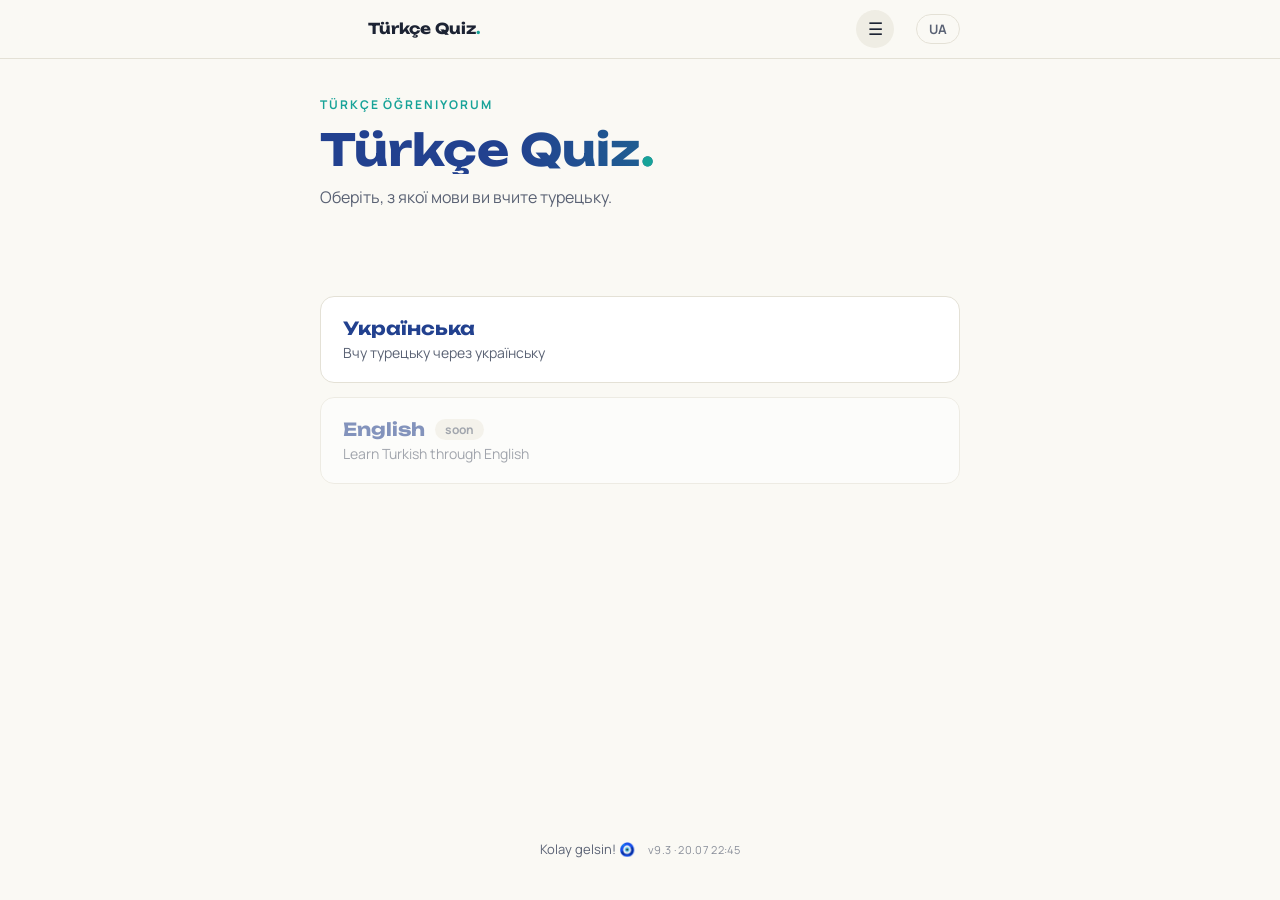
==== commit 884578bb: "Add files via upload" ====
--- a/index.html
+++ b/index.html
@@ -520,85 +520,240 @@
   .st2 { background: var(--turquoise-soft); color: #0B6B63; }
   .dict-card { border-style: dashed; }
 
-  /* НАВІГАЦІЯ-ШЛЯХ у стилі busuu: контейнер розділу + вертикальний маршрут */
+  /* НАВІГАЦІЯ-ШЛЯХ (Duolingo-стиль): пігулка рівня + контейнер-глава + маршрут */
+
+  /* Верхня пігулка рівня: іконка-список · назва рівня · % */
+  .lvl-pill {
+    display: flex; align-items: center; gap: 12px;
+    width: 100%;
+    background: #FFFFFF;
+    border: 1.5px solid var(--line);
+    border-radius: 16px;
+    padding: 14px 18px;
+    box-shadow: 0 4px 14px rgba(28, 35, 51, .05);
+  }
+  .lvl-pill svg { flex: none; color: var(--cobalt); }
+  .lvl-pill .lp-text {
+    font-family: 'Manrope', sans-serif;
+    font-weight: 700; font-size: 15px; color: var(--ink);
+    white-space: nowrap; overflow: hidden; text-overflow: ellipsis;
+  }
+  .lvl-pill .lp-pct { color: var(--ink-soft); font-weight: 600; }
+  /* пігулка як кнопка: перемикач рівнів */
+  button.lvl-pill {
+    font-family: 'Manrope', sans-serif;
+    cursor: pointer; text-align: left;
+    transition: border-color .15s, box-shadow .15s, background .15s;
+  }
+  button.lvl-pill:hover { border-color: var(--turquoise); box-shadow: 0 6px 18px rgba(23,163,152,.14); }
+  .lvl-pill .lp-arrow {
+    margin-left: auto; flex: none; color: var(--ink-soft);
+    transition: transform .15s;
+  }
+  button.lvl-pill:hover .lp-arrow { transform: translateX(2px); color: var(--turquoise); }
+
+  /* ── Модалка-перемикач рівнів ── */
+  .lvl-modal {
+    background: #fff; border-radius: 22px;
+    max-width: 460px; width: 100%; text-align: left;
+    box-shadow: 0 24px 70px rgba(22,41,92,.32);
+    padding: 22px 22px 14px;
+    max-height: 88vh; overflow-y: auto;
+    animation: pop .2s ease;
+  }
+  .lvl-modal-head {
+    display: flex; align-items: center; gap: 12px;
+    margin-bottom: 16px;
+  }
+  .lvl-flag {
+    width: 38px; height: 38px; border-radius: 50%; flex: none;
+    display: grid; place-items: center; font-size: 22px;
+    background: var(--turquoise-soft);
+  }
+  .lvl-modal-head h3 {
+    font-family: 'Unbounded', sans-serif;
+    font-size: 18px; font-weight: 700; color: var(--ink);
+    flex: 1; min-width: 0; line-height: 1.2;
+  }
+  .lvl-close {
+    flex: none; width: 34px; height: 34px; border-radius: 50%;
+    border: none; cursor: pointer; font-size: 20px; line-height: 1;
+    background: rgba(28,35,51,.06); color: var(--ink-soft);
+    transition: background .15s;
+  }
+  .lvl-close:hover { background: rgba(28,35,51,.12); }
+  .lvl-cefr {
+    display: flex; align-items: center; gap: 8px; width: 100%;
+    font-family: 'Manrope', sans-serif; font-size: 14px; font-weight: 700;
+    color: var(--cobalt);
+    background: rgba(34,65,143,.05); border: 1.5px solid transparent;
+    border-radius: 14px; padding: 13px 16px; cursor: pointer;
+    margin-bottom: 8px; transition: background .15s;
+  }
+  .lvl-cefr:hover { background: rgba(34,65,143,.09); }
+  .lvl-cefr .lc-i {
+    width: 20px; height: 20px; border-radius: 50%; flex: none;
+    display: grid; place-items: center; font-size: 12px; font-weight: 800;
+    background: var(--cobalt); color: #fff;
+  }
+  .lvl-cefr .lc-arrow { margin-left: auto; flex: none; color: var(--ink-soft); transition: transform .2s; }
+  .lvl-cefr.open .lc-arrow { transform: rotate(90deg); }
+  .lvl-cefr-body {
+    display: none; font-size: 13.5px; color: var(--ink-soft); line-height: 1.55;
+    padding: 0 6px 12px; margin-top: -2px;
+  }
+  .lvl-cefr-body.show { display: block; }
+
+  .lvl-list { display: flex; flex-direction: column; }
+  .lvl-item {
+    display: flex; align-items: center; gap: 14px; width: 100%;
+    background: none; border: none; cursor: pointer;
+    font-family: 'Manrope', sans-serif; text-align: left;
+    padding: 10px 8px; border-radius: 14px; position: relative;
+    transition: background .15s;
+  }
+  .lvl-item:hover { background: rgba(34, 65, 143, .045); }
+  /* Плитка рівня İznik (squircle) з кодом A1/A2/B1, а не рослинка */
+  .lvl-ico {
+    position: relative; flex: none;
+    width: 56px; height: 56px; border-radius: 30%;
+    display: grid; place-items: center;
+    font-family: 'Unbounded', sans-serif;
+    font-size: 17px; font-weight: 700;
+    border: 2.5px solid #C3CEE8; background: #fff; color: var(--cobalt);
+    box-shadow: 0 3px 9px rgba(28, 35, 51, .07);
+  }
+  .lvl-item.done-lv .lvl-ico { border-color: var(--turquoise); background: var(--turquoise-soft); }
+  .lvl-item.current .lvl-ico { border-color: var(--cobalt); background: rgba(34, 65, 143, .06); }
+  /* тонке прогрес-підкреслення під плиткою */
+  .lvl-ico::before {
+    content: ''; position: absolute; left: 8px; right: 8px; bottom: 7px; height: 3px;
+    border-radius: 2px;
+    background: linear-gradient(90deg, var(--turquoise) var(--lp, 0%), rgba(34,65,143,.14) 0);
+  }
+  /* пунктирний маршрут між рівнями */
+  .lvl-item:not(:last-child) .lvl-ico::after {
+    content: ''; position: absolute; left: 50%; top: calc(100% + 3px);
+    transform: translateX(-50%);
+    width: 0; height: 20px; border-left: 3px dashed #C3CEE8;
+  }
+  .lvl-item.done-lv:not(:last-child) .lvl-ico::after { border-color: var(--turquoise); }
+  .lvl-main { flex: 1; min-width: 0; }
+  .lvl-name { font-weight: 800; font-size: 16px; color: var(--ink); }
+  .lvl-meta { font-size: 13px; color: var(--ink-soft); }
+  .lvl-item.current .lvl-name { color: var(--cobalt); }
+  .lvl-here {
+    flex: none; font-size: 11px; font-weight: 800; color: #fff;
+    background: var(--cobalt); padding: 3px 10px; border-radius: 7px;
+  }
+
+  /* Контейнер-глава: велика заокруглена картка навколо всього маршруту */
   #topicGrid, #dictTopics {
     display: flex; flex-direction: column;
-    border: 2px solid var(--turquoise);
-    border-radius: 20px;
+    border: 1.5px solid #CDEBE7;
+    border-radius: 24px;
     background: #FFFFFF;
-    padding: 20px 18px;
-  }
+    padding: 22px 18px 26px;
+    box-shadow: 0 12px 34px rgba(23, 163, 152, .10);
+  }
+  #topicGrid { position: relative; }
+
+  .bp-head { margin-bottom: 10px; }
   .bp-head h3 {
     font-family: 'Unbounded', sans-serif;
-    font-size: 20px; color: var(--ink);
+    font-size: 21px; color: var(--ink);
+    display: flex; align-items: center; gap: 10px;
+  }
+  .bp-head-pct {
+    margin-left: auto; flex: none;
+    font-family: 'Unbounded', sans-serif;
+    font-size: 15px; font-weight: 700; color: var(--turquoise);
   }
   .bp-big-check {
     display: inline-flex; align-items: center; justify-content: center;
-    width: 24px; height: 24px; border-radius: 50%;
+    width: 22px; height: 22px; border-radius: 7px;
     background: var(--turquoise); color: #fff;
-    font-size: 14px; vertical-align: middle;
-  }
+    font-size: 13px; flex: none;
+  }
+  /* Прогрес глави: тонкий İznik-трек, без плаваючої пігулки (% — у заголовку) */
   .bp-bar {
     position: relative;
-    height: 10px; border-radius: 100px;
-    background: var(--line);
-    margin: 12px 0 10px;
+    height: 8px; border-radius: 100px;
+    background: #ECEADD;
+    box-shadow: inset 0 0 0 1px rgba(34, 65, 143, .10);
+    margin: 12px 0 22px; overflow: hidden;
   }
   .bp-fill {
     height: 100%; border-radius: 100px;
-    background: linear-gradient(90deg, var(--turquoise), var(--cobalt));
-  }
-  .bp-pct {
-    position: absolute; right: 0; top: -7px;
-    background: var(--turquoise); color: #fff;
-    font-size: 11px; font-weight: 800;
-    padding: 3px 8px; border-radius: 100px;
+    background: linear-gradient(90deg, var(--cobalt), var(--turquoise));
+    transition: width .5s cubic-bezier(.4, 0, .2, 1);
   }
   .bp-row {
     display: flex; align-items: center; gap: 16px;
-    padding: 14px 6px;
+    padding: 12px 8px 12px 10px;
     background: none; border: none;
     text-align: left; cursor: pointer;
     position: relative;
     border-radius: 14px;
     font-family: 'Manrope', sans-serif;
-  }
-  .bp-row:hover { background: var(--turquoise-soft); }
+    transition: background .15s;
+  }
+  .bp-row::before {
+    content: ''; position: absolute; left: 0; top: 14px; bottom: 14px;
+    width: 3px; border-radius: 3px; background: transparent;
+  }
+  .bp-row.done::before { background: var(--turquoise); }
+  .bp-row:hover { background: rgba(34, 65, 143, .045); }
+  /* Вузол-плитка İznik (squircle), а не кружечок */
   .bp-node {
     position: relative; flex: none;
-    width: 58px; height: 58px; border-radius: 50%;
-    border: 3px solid var(--turquoise);
-    background: var(--paper);
+    width: 58px; height: 58px; border-radius: 30%;
+    border: 2.5px solid #C3CEE8;
+    background: #fff;
     display: flex; align-items: center; justify-content: center;
-  }
-  .bp-emoji { font-size: 26px; }
+    box-shadow: 0 3px 9px rgba(28, 35, 51, .07);
+  }
+  .bp-row.done .bp-node { border-color: var(--turquoise); background: var(--turquoise-soft); }
+  .bp-emoji { font-size: 26px; line-height: 1; }
+  .bp-row:not(.done) .bp-emoji { opacity: .82; }
+  /* галочка-плитка у верхньому куті (не бусу-кружечок знизу-справа) */
   .bp-check {
-    position: absolute; right: -4px; bottom: -4px;
-    width: 22px; height: 22px; border-radius: 50%;
+    position: absolute; right: -6px; top: -6px;
+    width: 22px; height: 22px; border-radius: 7px;
     background: var(--turquoise); color: #fff;
     border: 2px solid #fff;
-    font-size: 12px; font-weight: 800;
+    font-size: 11px; font-weight: 800;
     display: none; align-items: center; justify-content: center;
+    box-shadow: 0 2px 5px rgba(23, 163, 152, .35);
   }
   .bp-row.done .bp-check { display: flex; }
-  .bp-row.done .bp-node { background: var(--turquoise-soft); }
+  /* пунктирний «маршрут» між плитками */
   .bp-row:not(:last-child) .bp-node::after {
     content: '';
     position: absolute; left: 50%; top: calc(100% + 3px);
     transform: translateX(-50%);
-    width: 4px; height: 26px;
-    background: var(--line);
-    border-radius: 2px;
-  }
-  .bp-row.done:not(:last-child) .bp-node::after { background: var(--turquoise); }
-  .bp-main { flex: 1; min-width: 0; display: flex; flex-direction: column; gap: 2px; }
-  .bp-title { font-weight: 800; font-size: 16px; color: var(--ink); }
-  .bp-desc { font-size: 13.5px; color: var(--ink-soft); }
+    width: 0; height: 26px;
+    border-left: 3px dashed #C3CEE8;
+  }
+  .bp-row.done:not(:last-child) .bp-node::after { border-color: var(--turquoise); }
+  .bp-main { flex: 1; min-width: 0; display: flex; flex-direction: column; gap: 3px; }
+  /* бейдж у брендовому кобальті, не фіолет */
+  .bp-badge {
+    align-self: flex-start;
+    display: inline-flex; align-items: center; gap: 4px;
+    font-size: 10.5px; font-weight: 800; letter-spacing: .05em;
+    text-transform: uppercase; color: #fff;
+    background: var(--cobalt);
+    padding: 3px 10px; border-radius: 7px;
+    margin-bottom: 2px;
+  }
+  .bp-title { font-weight: 800; font-size: 16.5px; color: var(--ink); line-height: 1.25; }
+  .bp-desc { font-size: 13.5px; color: var(--ink-soft); line-height: 1.4; }
   .bp-score {
     flex: none;
-    font-size: 12px; font-weight: 700; color: var(--ink-soft);
+    font-size: 12px; font-weight: 700; color: var(--cobalt);
     background: var(--paper); border: 1px solid var(--line);
-    padding: 4px 9px; border-radius: 100px;
+    padding: 4px 9px; border-radius: 8px;
   }
   .level-done {
     text-align: center;
@@ -2294,10 +2449,13 @@
   nextBox.appendChild(nb);
 }
 
+const LEVEL_LABEL = {
+  a1: { uk: 'Початковий', ru: 'Начальный' },
+  a2: { uk: 'Середній',   ru: 'Средний' },
+  b1: { uk: 'Просунутий', ru: 'Продвинутый' }
+};
+
 function renderTopics(level) {
-  document.getElementById('topicsHead').innerHTML =
-    '<h2><span class="ph-lv">' + level.toUpperCase() + '</span> · ' + t('sub_topics') + '</h2>' +
-    '<p class="level-intro">' + t(level + 'desc') + '</p>';
   const grid = document.getElementById('topicGrid');
   grid.innerHTML = '';
 
@@ -2312,16 +2470,110 @@
   });
   const lpct = sumT ? Math.round(sumB / sumT * 100) : 0;
 
+  /* верхня пігулка рівня — клікабельна, відкриває перемикач рівнів */
+  const lvlName = (LEVEL_LABEL[level] || {})[LANG] || '';
+  document.getElementById('topicsHead').innerHTML =
+    '<button class="lvl-pill" id="lvlPickBtn">' +
+      '<svg width="20" height="20" viewBox="0 0 24 24" fill="none" stroke="currentColor" ' +
+        'stroke-width="2.2" stroke-linecap="round">' +
+        '<line x1="8" y1="6" x2="20" y2="6"/><line x1="8" y1="12" x2="20" y2="12"/>' +
+        '<line x1="8" y1="18" x2="20" y2="18"/><circle cx="4" cy="6" r="1"/>' +
+        '<circle cx="4" cy="12" r="1"/><circle cx="4" cy="18" r="1"/>' +
+      '</svg>' +
+      '<span class="lp-text">' + lvlName + ' ' + level.toUpperCase() +
+        ' <span class="lp-pct">· ' + lpct + '%</span></span>' +
+      '<svg class="lp-arrow" width="18" height="18" viewBox="0 0 24 24" fill="none" ' +
+        'stroke="currentColor" stroke-width="2.4" stroke-linecap="round" stroke-linejoin="round">' +
+        '<polyline points="9 6 15 12 9 18"/></svg>' +
+    '</button>';
+  document.getElementById('lvlPickBtn').addEventListener('click', () => openLevelPicker(level));
+
   const head = document.createElement('div');
   head.className = 'bp-head';
   head.innerHTML =
-    '<h3>' + t('sub_topics') + (allDone ? ' <span class="bp-big-check">✓</span>' : '') + '</h3>' +
-    '<div class="bp-bar"><div class="bp-fill" style="width:' + lpct + '%"></div>' +
-    '<span class="bp-pct">' + lpct + '%</span></div>';
+    '<h3>' + t('sub_topics') + (allDone ? ' <span class="bp-big-check">✓</span>' : '') +
+      '<span class="bp-head-pct">' + lpct + '%</span></h3>' +
+    '<div class="bp-bar"><div class="bp-fill" style="width:' + lpct + '%"></div></div>';
   grid.appendChild(head);
 
   list.forEach((tp, i) => grid.appendChild(buildTopicCard(tp, i + 1)));
   grid.appendChild(buildDictCard(level, list.length + 1));
+}
+
+/* прогрес рівня: скільки набрано / всього + % */
+function levelProgress(lv) {
+  const tps = TOPICS.filter(x => x.level === lv);
+  const b = loadBest();
+  let got = 0, tot = 0;
+  tps.forEach(tp => { const n = topicTotal(tp); tot += n; got += Math.min(b[tp.id] || 0, n); });
+  return { pct: tot ? Math.round(got / tot * 100) : 0, count: tps.length };
+}
+
+const LEVEL_ICON = { a1: '🌱', a2: '🌿', b1: '🌳' };
+
+/* Модалка-перемикач рівнів: учень бачить прогрес кожного рівня й обирає */
+function openLevelPicker(current) {
+  const L = (uk, ru) => (LANG === 'ru' ? ru : uk);
+  const back = document.createElement('div');
+  back.className = 'modal-back';
+
+  const rows = LEVEL_ORDER.map(lv => {
+    const p = levelProgress(lv);
+    const name = ((LEVEL_LABEL[lv] || {})[LANG] || '') + ' ' + lv.toUpperCase();
+    const cls = 'lvl-item' + (lv === current ? ' current' : '') + (p.pct === 100 ? ' done-lv' : '');
+    const here = lv === current ? '<span class="lvl-here">' + L('ви тут', 'вы здесь') + '</span>' : '';
+    return (
+      '<button class="' + cls + '" data-lv="' + lv + '">' +
+        '<span class="lvl-ico" style="--lp:' + p.pct + '%">' + lv.toUpperCase() + '</span>' +
+        '<span class="lvl-main">' +
+          '<span class="lvl-name">' + name + '</span>' +
+          '<span class="lvl-meta">' + countLabel(p.count) + ' · ' + p.pct + '%</span>' +
+        '</span>' + here +
+      '</button>'
+    );
+  }).join('');
+
+  const cefr = L(
+    'CEFR — міжнародна шкала володіння мовою від A1 (початківець) до C2 (вільно). A1–A2 — базове спілкування, B1 — впевнена побутова мова.',
+    'CEFR — международная шкала владения языком от A1 (начинающий) до C2 (свободно). A1–A2 — базовое общение, B1 — уверенная бытовая речь.'
+  );
+
+  back.innerHTML =
+    '<div class="lvl-modal">' +
+      '<div class="lvl-modal-head">' +
+        '<span class="lvl-flag">🧿</span>' +
+        '<h3>' + L('Турецька: рівні курсу', 'Турецкий: уровни курса') + '</h3>' +
+        '<button class="lvl-close" aria-label="' + L('Закрити', 'Закрыть') + '">×</button>' +
+      '</div>' +
+      '<button class="lvl-cefr">' +
+        '<span class="lc-i">i</span>' + L('Що таке система рівнів CEFR', 'Что такое система уровней CEFR') +
+        '<svg class="lc-arrow" width="18" height="18" viewBox="0 0 24 24" fill="none" ' +
+          'stroke="currentColor" stroke-width="2.4" stroke-linecap="round" stroke-linejoin="round">' +
+          '<polyline points="9 6 15 12 9 18"/></svg>' +
+      '</button>' +
+      '<div class="lvl-cefr-body">' + cefr + '</div>' +
+      '<div class="lvl-list">' + rows + '</div>' +
+    '</div>';
+
+  const close = () => back.remove();
+  back.querySelector('.lvl-close').addEventListener('click', close);
+  back.addEventListener('click', e => { if (e.target === back) close(); });
+
+  const cefrBtn = back.querySelector('.lvl-cefr');
+  cefrBtn.addEventListener('click', () => {
+    cefrBtn.classList.toggle('open');
+    back.querySelector('.lvl-cefr-body').classList.toggle('show');
+  });
+
+  back.querySelectorAll('.lvl-item').forEach(it => {
+    it.addEventListener('click', () => {
+      const lv = it.dataset.lv;
+      close();
+      if (lv !== current) location.hash = lv;
+    });
+  });
+
+  document.body.appendChild(back);
 }
 
 function buildDictCard(level, stepNo) {
@@ -2427,9 +2679,13 @@
   const pct = Math.round(best / tot * 100);
   const b = document.createElement('button');
   b.className = 'bp-row' + (pct === 100 ? ' done' : '');
+  const badge = tp.type === 'vocab'
+    ? '<span class="bp-badge">✦ ' + (LANG === 'ru' ? 'Практика слов' : 'Практика слів') + '</span>'
+    : '';
   b.innerHTML =
     '<span class="bp-node"><span class="bp-emoji">' + (tp.icon || '📘') + '</span><span class="bp-check">✓</span></span>' +
     '<span class="bp-main">' +
+      badge +
       '<span class="bp-title">' + tp.name[LANG] + '</span>' +
       '<span class="bp-desc">' + tp.desc[LANG] + '</span>' +
     '</span>' +
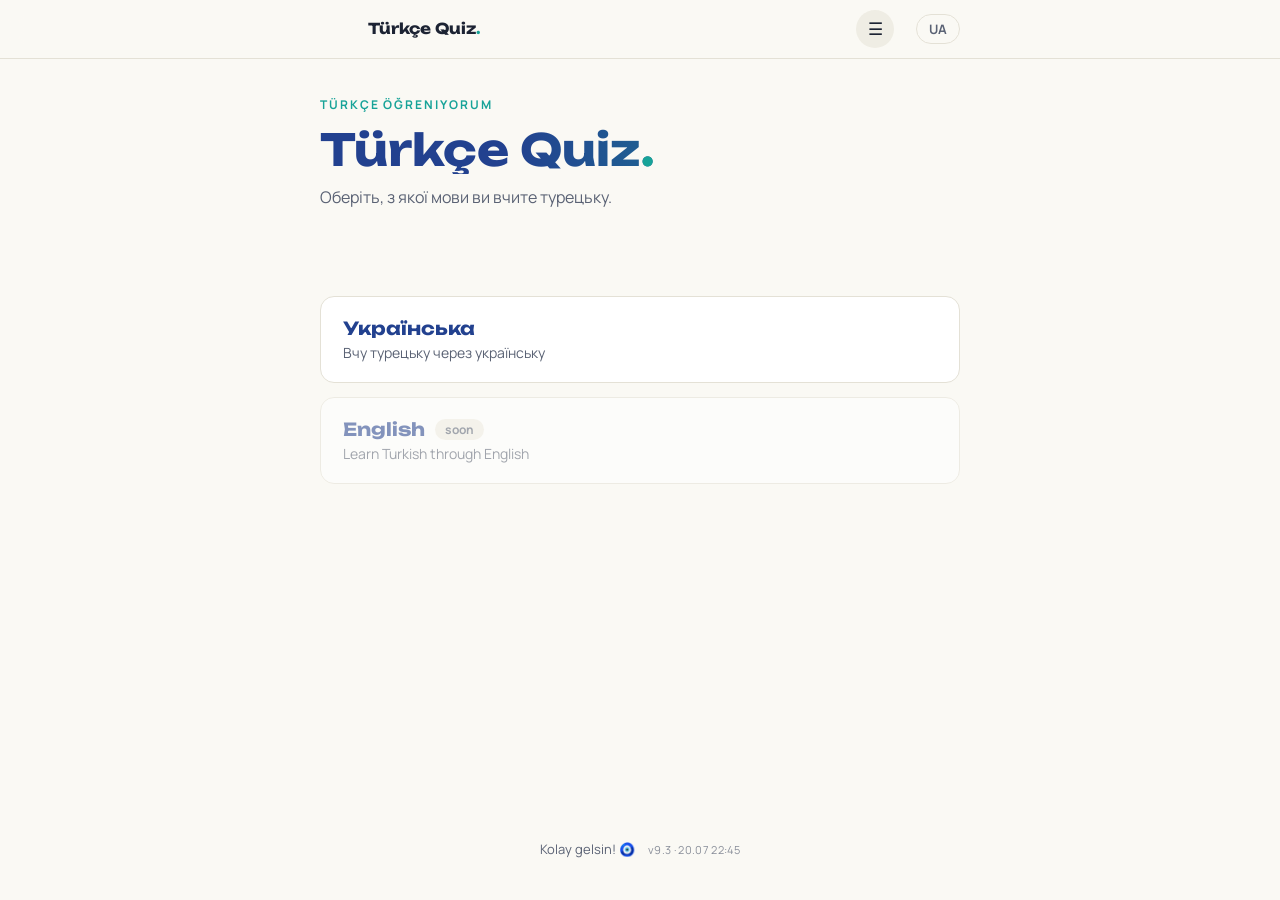
==== commit 6be115dc: "Add files via upload" ====
--- a/index.html
+++ b/index.html
@@ -698,11 +698,6 @@
     font-family: 'Manrope', sans-serif;
     transition: background .15s;
   }
-  .bp-row::before {
-    content: ''; position: absolute; left: 0; top: 14px; bottom: 14px;
-    width: 3px; border-radius: 3px; background: transparent;
-  }
-  .bp-row.done::before { background: var(--turquoise); }
   .bp-row:hover { background: rgba(34, 65, 143, .045); }
   /* Вузол-плитка İznik (squircle), а не кружечок */
   .bp-node {
@@ -980,6 +975,8 @@
     font-size: 13px; color: var(--ink-soft);
   }
   @media (max-width: 700px) {
+    /* смуга згортається при скролі лише поза вправою (гард у JS);
+       під час вправи прогрес-бар завжди лишається видимим */
     .topbar-wrap.slim .nazar-strip { max-height: 0; opacity: 0; overflow: hidden; }
     .speak { width: 42px; height: 42px; padding: 0; font-size: 18px; }
     .vnav button { width: 38px; height: 38px; font-size: 14px; }
@@ -3641,7 +3638,9 @@
     hint.textContent = (item.tr[LANG] || item.tr.uk);
     card.appendChild(hint);
 
-    const distractors = shuffle(words.filter(x => x.w !== item.w)).slice(0, 3);
+    const pool = (DICT[curTopic.level] && DICT[curTopic.level].length >= 4)
+      ? DICT[curTopic.level] : words;
+    const distractors = shuffle(pool.filter(x => x.w !== item.w)).slice(0, 3);
     const opts = shuffle([item].concat(distractors));
     const grid = document.createElement('div');
     grid.className = 'opts vopts';
@@ -3697,13 +3696,16 @@
       ? '<button class="btn-shuffle v-mist">' + t('mistakesBtn') + ' (' + wrongWords.length + ')</button>' : '';
     const backHash = curTopic.backTo || curTopic.level;
     const backLabel = backHash.indexOf('d-') === 0 ? t('toDict') : t('toTopics');
+    /* якщо кнопка «Назад» уже веде в словник — не дублюємо посиланням */
+    const dictLink = backHash.indexOf('d-') === 0 ? '' :
+      '<a class="dict-mini" href="#d-' + curTopic.level + '">📖 ' + t('dictTitle') + ' ' + curTopic.level.toUpperCase() + '</a>';
     res.innerHTML =
       '<div class="sec-score">' + t('vResult') + ': ' + correct + ' / ' + order.length + '</div>' +
       '<p class="sec-text">' + sectionVerdict(correct, order.length) + '</p>' +
       '<div class="sec-btns"><button class="btn-restart v-again">' + t('again') + '</button>' + mist +
       '<button class="btn-shuffle v-share">' + t('shareBtn') + '</button>' +
       '<button class="btn-shuffle v-back">' + backLabel + '</button></div>' +
-      '<a class="dict-mini" href="#d-' + curTopic.level + '">📖 ' + t('dictTitle') + ' ' + curTopic.level.toUpperCase() + '</a>';
+      dictLink;
     res.querySelector('.v-share').addEventListener('click', () => {
       shareResult(correct, order.length, curTopic.name[LANG]);
     });
@@ -3847,6 +3849,9 @@
 const topbarWrap = document.querySelector('.topbar-wrap');
 window.addEventListener('scroll', () => {
   const y = window.scrollY || 0;
+  /* під час вправи прогрес-бар завжди лишається — не згортаємо */
+  const inQuiz = screens.quiz.classList.contains('active');
+  if (inQuiz) { topbarWrap.classList.remove('slim'); lastY = y; return; }
   if (y > lastY + 8 && y > 70) topbarWrap.classList.add('slim');
   else if (y < lastY - 8 || y <= 70) topbarWrap.classList.remove('slim');
   lastY = y;
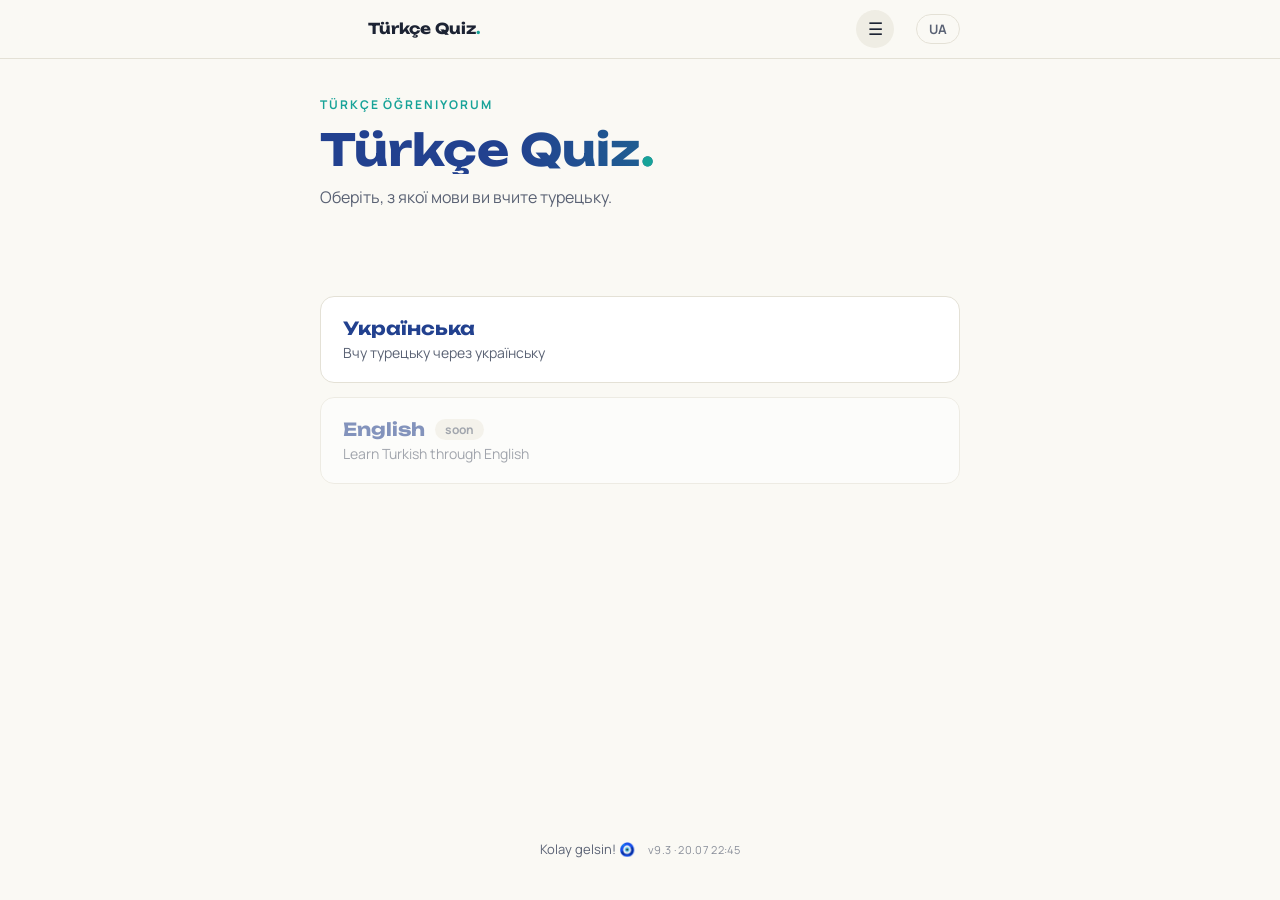
==== commit 906f3883: "Add files via upload" ====
--- a/index.html
+++ b/index.html
@@ -116,21 +116,6 @@
     padding-bottom: 10px; flex-wrap: wrap;
   }
   .nazar-row.show { display: flex; }
-  .nazar {
-    display: none;
-    width: 16px; height: 16px; border-radius: 50%;
-    background: #fff; border: 2px solid #C9D3EA;
-    position: relative;
-    transition: transform .25s, border-color .25s;
-  }
-  .nazar::after {
-    content: ""; position: absolute; inset: 4px; border-radius: 50%;
-    background: #C9D3EA; transition: background .25s;
-  }
-  .nazar.ok { border-color: var(--turquoise); transform: scale(1.2); }
-  .nazar.ok::after { background: var(--turquoise); }
-  .nazar.bad { border-color: var(--tulip); transform: scale(1.2); }
-  .nazar.bad::after { background: var(--tulip); }
   .score-pill {
     font-weight: 700; font-size: 13px;
     background: rgba(34, 65, 143, .08); color: var(--cobalt);
@@ -259,6 +244,29 @@
   }
 
   .page-head { margin-bottom: 20px; }
+  /* Пігулка рівня прилипає під шапкою і ховається при скролі вниз (як Busuu) */
+  #screen-topics #topicsHead {
+    position: sticky; top: 0; z-index: 50;
+    background: var(--paper);
+    margin: 0; padding: 10px 0 14px;
+    transition: transform .28s ease, opacity .28s ease;
+  }
+  #screen-topics #topicsHead.pill-hidden {
+    transform: translateY(-165%); opacity: 0; pointer-events: none;
+  }
+  /* Пігулка контексту на екрані вправи — та сама поведінка */
+  #screen-quiz #quizPill {
+    position: sticky; top: 0; z-index: 50;
+    margin: 0 0 16px;
+    transition: transform .28s ease, opacity .28s ease;
+  }
+  #screen-quiz #quizPill.pill-hidden {
+    transform: translateY(-165%); opacity: 0; pointer-events: none;
+  }
+  #quizPill .qp-topic { color: var(--ink-soft); font-weight: 600; }
+  #quizPill { padding: 17px 20px; gap: 13px; }
+  #quizPill .lp-text { font-size: 16.5px; }
+  #quizPill > svg:first-of-type { width: 22px; height: 22px; }
   .page-eyebrow {
     font-size: 12px; letter-spacing: .16em; text-transform: uppercase;
     color: var(--turquoise); font-weight: 700; margin-bottom: 4px;
@@ -554,12 +562,22 @@
 
   /* ── Модалка-перемикач рівнів ── */
   .lvl-modal {
+    position: relative;
     background: #fff; border-radius: 22px;
     max-width: 460px; width: 100%; text-align: left;
     box-shadow: 0 24px 70px rgba(22,41,92,.32);
-    padding: 22px 22px 14px;
+    padding: 40px 22px 14px;
     max-height: 88vh; overflow-y: auto;
     animation: pop .2s ease;
+  }
+  /* İznik-фриз (ряд восьмикутних зірок-хатам) — делікатний турецький акцент */
+  .lvl-modal::before {
+    content: ''; position: absolute; top: 0; left: 0; right: 0; height: 30px;
+    pointer-events: none; opacity: .45;
+    background-image: url("data:image/svg+xml;utf8,<svg xmlns='http://www.w3.org/2000/svg' width='30' height='30' viewBox='0 0 30 30'><g fill='none' stroke='%2322418F' stroke-width='1.3'><rect x='4' y='4' width='22' height='22'/><rect x='4' y='4' width='22' height='22' transform='rotate(45 15 15)'/></g><circle cx='15' cy='15' r='2.4' fill='%2317A398'/></svg>");
+    background-repeat: repeat-x;
+    background-size: 30px 30px;
+    background-position: center;
   }
   .lvl-modal-head {
     display: flex; align-items: center; gap: 12px;
@@ -604,15 +622,19 @@
   }
   .lvl-cefr-body.show { display: block; }
 
-  .lvl-list { display: flex; flex-direction: column; }
+  .lvl-list {
+    display: flex; flex-direction: column;
+    background: #FBF6EC; border: 1px solid #EFE8D8;
+    border-radius: 16px; padding: 6px;
+  }
   .lvl-item {
     display: flex; align-items: center; gap: 14px; width: 100%;
     background: none; border: none; cursor: pointer;
     font-family: 'Manrope', sans-serif; text-align: left;
-    padding: 10px 8px; border-radius: 14px; position: relative;
+    padding: 10px 8px; border-radius: 12px; position: relative;
     transition: background .15s;
   }
-  .lvl-item:hover { background: rgba(34, 65, 143, .045); }
+  .lvl-item:hover { background: #FFFFFF; box-shadow: 0 2px 8px rgba(28,35,51,.06); }
   /* Плитка рівня İznik (squircle) з кодом A1/A2/B1, а не рослинка */
   .lvl-ico {
     position: relative; flex: none;
@@ -638,8 +660,8 @@
     width: 0; height: 20px; border-left: 3px dashed #C3CEE8;
   }
   .lvl-item.done-lv:not(:last-child) .lvl-ico::after { border-color: var(--turquoise); }
-  .lvl-main { flex: 1; min-width: 0; }
-  .lvl-name { font-weight: 800; font-size: 16px; color: var(--ink); }
+  .lvl-main { flex: 1; min-width: 0; display: flex; flex-direction: column; gap: 3px; }
+  .lvl-name { font-weight: 800; font-size: 16px; color: var(--cobalt); line-height: 1.2; }
   .lvl-meta { font-size: 13px; color: var(--ink-soft); }
   .lvl-item.current .lvl-name { color: var(--cobalt); }
   .lvl-here {
@@ -1117,6 +1139,7 @@
     </div>
 
     <div class="screen" id="screen-quiz">
+      <button class="lvl-pill quiz-pill" id="quizPill"></button>
       <div class="page-head" id="quizHead"></div>
       <div id="quiz"></div>
       <div class="finish" id="finish">
@@ -2484,6 +2507,11 @@
         '<polyline points="9 6 15 12 9 18"/></svg>' +
     '</button>';
   document.getElementById('lvlPickBtn').addEventListener('click', () => openLevelPicker(level));
+  /* нова сторінка: пігулка видима і з правильним відступом під шапку */
+  const th = document.getElementById('topicsHead');
+  th.classList.remove('pill-hidden');
+  const tw = document.querySelector('.topbar-wrap');
+  if (tw) th.style.top = tw.offsetHeight + 'px';
 
   const head = document.createElement('div');
   head.className = 'bp-head';
@@ -2505,8 +2533,6 @@
   tps.forEach(tp => { const n = topicTotal(tp); tot += n; got += Math.min(b[tp.id] || 0, n); });
   return { pct: tot ? Math.round(got / tot * 100) : 0, count: tps.length };
 }
-
-const LEVEL_ICON = { a1: '🌱', a2: '🌿', b1: '🌳' };
 
 /* Модалка-перемикач рівнів: учень бачить прогрес кожного рівня й обирає */
 function openLevelPicker(current) {
@@ -2690,6 +2716,27 @@
   b.addEventListener('click', () => { location.hash = 'q-' + tp.id; });
   return b;
 }
+function setQuizPill(topic) {
+  const pill = document.getElementById('quizPill');
+  if (!pill) return;
+  const name = topic.name ? (topic.name[LANG] || topic.name.uk) : '';
+  pill.innerHTML =
+    '<svg width="20" height="20" viewBox="0 0 24 24" fill="none" stroke="currentColor" ' +
+      'stroke-width="2.2" stroke-linecap="round">' +
+      '<line x1="8" y1="6" x2="20" y2="6"/><line x1="8" y1="12" x2="20" y2="12"/>' +
+      '<line x1="8" y1="18" x2="20" y2="18"/><circle cx="4" cy="6" r="1"/>' +
+      '<circle cx="4" cy="12" r="1"/><circle cx="4" cy="18" r="1"/></svg>' +
+    '<span class="lp-text">' + topic.level.toUpperCase() +
+      ' <span class="qp-topic">· ' + name + '</span></span>' +
+    '<svg class="lp-arrow" width="18" height="18" viewBox="0 0 24 24" fill="none" ' +
+      'stroke="currentColor" stroke-width="2.4" stroke-linecap="round" stroke-linejoin="round">' +
+      '<polyline points="15 6 9 12 15 18"/></svg>';
+  pill.onclick = () => backBtn.click();
+  pill.classList.remove('pill-hidden');
+  const tw = document.querySelector('.topbar-wrap');
+  if (tw) pill.style.top = tw.offsetHeight + 'px';
+}
+
 function show(r) {
   track(r.s === 'quiz' ? 'quiz/' + r.topic.id : r.s === 'topics' ? 'level/' + r.level : r.s);
   Object.values(screens).forEach(s => s.classList.remove('active'));
@@ -2704,6 +2751,7 @@
   if (r.s === 'quiz') {
     curLevel = r.topic.level;
     if (curTopic !== r.topic || !quizBuilt) { curTopic = r.topic; renderQuiz(false); }
+    setQuizPill(r.topic);
   }
 
   if (r.s !== 'quiz') clearTimer();
@@ -2888,7 +2936,7 @@
 document.getElementById('verTag').textContent = APP_VERSION;
 console.log('Türkçe Quiz', APP_VERSION); /* куди зараз рендеримо: сама сторінка або стрічка продовження */
 const finishEl = document.getElementById('finish');
-let sections = [], dots = [], total = 0, quizBuilt = false, streak = 0;
+let sections = [], total = 0, quizBuilt = false, streak = 0;
 let cardFinishers = [];
 let timerInt = null, timeLeft = 0;
 
@@ -3344,7 +3392,6 @@
   s.correct = 0; s.answered = 0;
   s.cur = items;
   s.wrong = [];
-  for (let k = s.start; k < s.start + s.base.length; k++) dots[k].classList.remove('ok', 'bad');
   updatePill();
   checkAllDone();
 
@@ -3406,7 +3453,6 @@
       fb.textContent = t('timeUp') + ' ⏱️ ' + q.ok[LANG];
       fb.classList.add('show', 'wrong');
       trl.classList.add('show');
-      dots[qi].classList.add('bad');
     });
 
     buttons.forEach(btn => {
@@ -3436,7 +3482,6 @@
         fb.classList.add('show', isOk ? 'good' : 'wrong');
         trl.classList.add('show');
 
-        dots[qi].classList.add(isOk ? 'ok' : 'bad');
         updatePill();
 
         if (s.answered === s.cur.length) s.showResult();
@@ -3539,11 +3584,10 @@
   const words = curTopic.words;
   total = words.length;
 
-  nazarRow.innerHTML = Array.from({ length: total }, () => '<span class="nazar"></span>').join('')
-    + '<span class="pbar quiz-pbar"><span class="pfill" id="quizFill" style="width:0%"></span></span>'
+  nazarRow.innerHTML =
+    '<span class="pbar quiz-pbar"><span class="pfill" id="quizFill" style="width:0%"></span></span>'
     + '<button class="mini-restart" id="quizRestart" title="' + t('restartHint') + '">↺</button>'
     + '<span class="score-pill" id="scorePill">0 / ' + total + '</span>';
-  dots = nazarRow.querySelectorAll('.nazar');
 
   let idx = 0;
   const seen = new Set();
@@ -3607,7 +3651,6 @@
     order = shuffle(list || words);
     wrongWords = [];
     ti = 0; correct = 0;
-    dots.forEach((dd, k) => { dd.classList.remove('ok', 'bad'); dd.style.display = k < order.length ? '' : 'none'; });
     updateVPill();
     testCard();
   }
@@ -3660,7 +3703,6 @@
         });
         fb.textContent = (isOk ? 'Doğru! ' : 'Maalesef. ') + item.w + ' — ' + (item.tr[LANG] || item.tr.uk);
         fb.classList.add('show', isOk ? 'good' : 'wrong');
-        dots[ti].classList.add(isOk ? 'ok' : 'bad');
         updateVPill();
         if (ttsOk) speak(item.w, 0.9);
         next.style.display = 'inline-block';
@@ -3765,11 +3807,10 @@
   sections.forEach(s => { s.start = gi; gi += s.base.length; s.el = null; });
   total = gi;
 
-  nazarRow.innerHTML = Array.from({ length: total }, () => '<span class="nazar"></span>').join('')
-    + '<span class="pbar quiz-pbar"><span class="pfill" id="quizFill" style="width:0%"></span></span>'
+  nazarRow.innerHTML =
+    '<span class="pbar quiz-pbar"><span class="pfill" id="quizFill" style="width:0%"></span></span>'
     + '<button class="mini-restart" id="quizRestart" title="' + t('restartHint') + '">↺</button>'
     + '<span class="score-pill" id="scorePill">0 / ' + total + '</span>';
-  dots = nazarRow.querySelectorAll('.nazar');
 
   if (curTopic.grammar && !timed) {
     quizMount.appendChild(buildGramCard(curTopic.grammar));
@@ -3847,13 +3888,34 @@
 
 let lastY = 0;
 const topbarWrap = document.querySelector('.topbar-wrap');
+const topicsHead = document.getElementById('topicsHead');
 window.addEventListener('scroll', () => {
   const y = window.scrollY || 0;
-  /* під час вправи прогрес-бар завжди лишається — не згортаємо */
+  const dir = y > lastY + 8 ? 'down' : (y < lastY - 8 ? 'up' : null);
   const inQuiz = screens.quiz.classList.contains('active');
-  if (inQuiz) { topbarWrap.classList.remove('slim'); lastY = y; return; }
-  if (y > lastY + 8 && y > 70) topbarWrap.classList.add('slim');
-  else if (y < lastY - 8 || y <= 70) topbarWrap.classList.remove('slim');
+
+  /* шапка: під час вправи не згортаємо; на меню — ховаємо смугу при скролі вниз */
+  if (inQuiz) topbarWrap.classList.remove('slim');
+  else if (dir === 'down' && y > 70) topbarWrap.classList.add('slim');
+  else if (dir === 'up' || y <= 70) topbarWrap.classList.remove('slim');
+
+  /* пігулка рівня (екран тем): ховається вниз, з'являється вгору — як у Busuu */
+  if (screens.topics.classList.contains('active')) {
+    topicsHead.style.top = topbarWrap.offsetHeight + 'px';
+    if (dir === 'down' && y > 110) topicsHead.classList.add('pill-hidden');
+    else if (dir === 'up' || y <= 110) topicsHead.classList.remove('pill-hidden');
+  }
+
+  /* пігулка контексту на екрані вправи: та сама поведінка */
+  if (inQuiz) {
+    const qp = document.getElementById('quizPill');
+    if (qp) {
+      qp.style.top = topbarWrap.offsetHeight + 'px';
+      if (dir === 'down' && y > 110) qp.classList.add('pill-hidden');
+      else if (dir === 'up' || y <= 110) qp.classList.remove('pill-hidden');
+    }
+  }
+
   lastY = y;
 }, { passive: true });
 
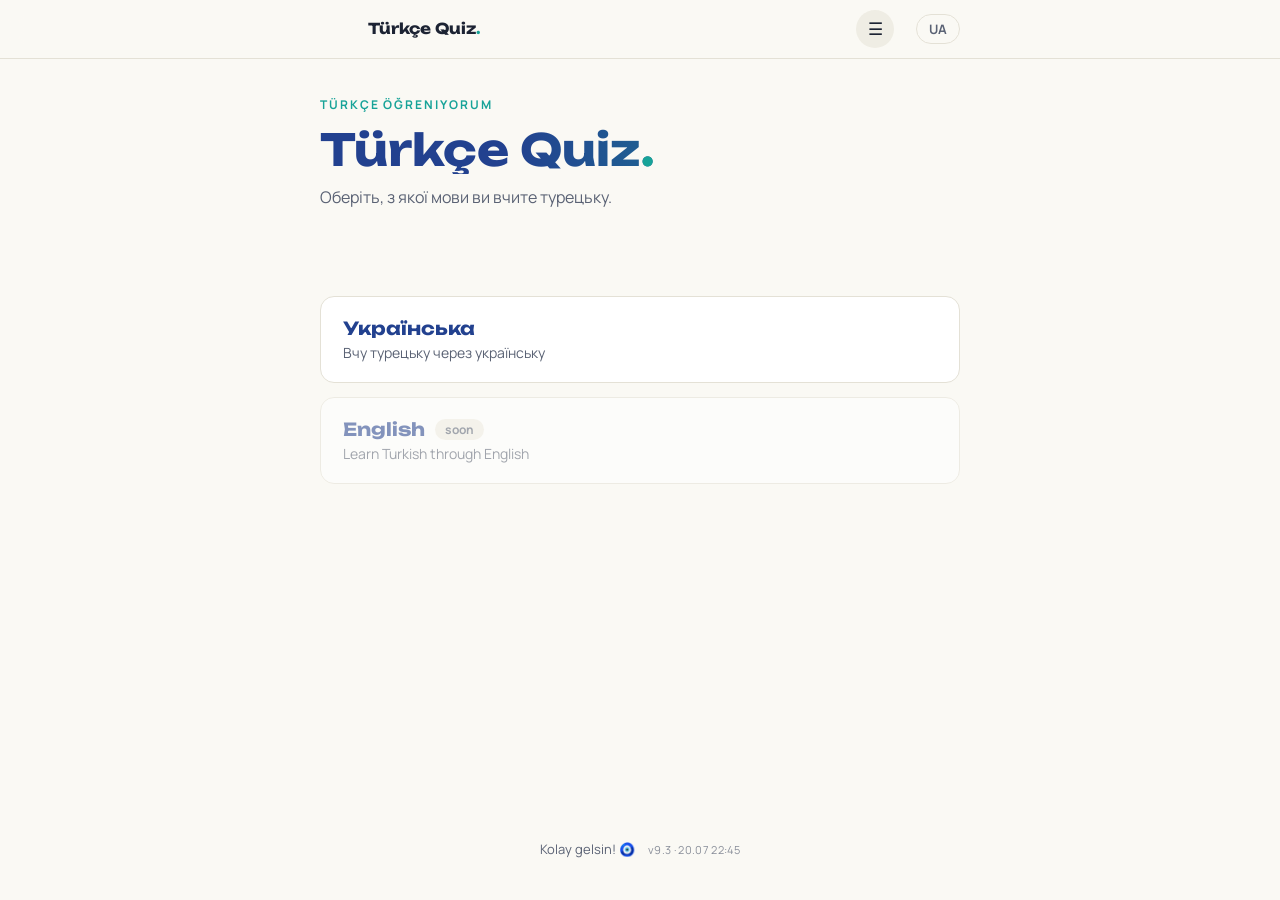
==== commit 9638efd7: "Add files via upload" ====
--- a/index.html
+++ b/index.html
@@ -19,1012 +19,7 @@
 <link rel="preconnect" href="https://fonts.googleapis.com">
 <link rel="preconnect" href="https://fonts.gstatic.com" crossorigin>
 <link href="https://fonts.googleapis.com/css2?family=Unbounded:wght@500;700&family=Manrope:wght@400;500;700&display=swap" rel="stylesheet">
-<style>
-  /* ============================================================
-     ПУТІВНИК ДЛЯ ГРИ З РОЗМІРАМИ (шукай Ctrl+F за назвою):
-
-     КОЛЬОРИ ВСЬОГО САЙТУ ......... одразу нижче, блок :root
-     ШИРИНА ЦЕНТРАЛЬНОЇ КОЛОНКИ ... .wrap { max-width: 680px }
-     БІЧНІ ФОТО (розмір/позиція) .. блок .side і .side img
-     ПОРІГ ПОЯВИ БІЧНИХ ФОТО ...... @media (min-width: 1400px)
-     ВІДСТУП ТЕМ ДО РІВНЯ ФОТО .... #screen-topics padding-top
-     ВИСОТА ФОТО-КАРУСЕЛІ (моб.) .. .mobile-strip img
-     РОЗМІР КАРТИНКИ У СЛОВНИКУ ... .vmedia
-     РОЗМІР ЗАГОЛОВКА H1 .......... .hero h1 font-size
-     КНОПКИ ВІДПОВІДЕЙ ............ .opts button padding
-     ТАЙМЕР-ЧИП ................... .timer-chip
-
-     ПРАВИЛО БЕЗПЕКИ: міняй одне число за раз,
-     тримай робочу копію файла поруч.
-     ============================================================ */
-  :root {
-    --paper: #FAF9F4;        /* фон усього сайту */
-    --ink: #1C2333;          /* основний колір тексту */
-    --ink-soft: #5A6274;     /* другорядний сірий текст */
-    --cobalt: #22418F;       /* головний синій: кнопки, заголовки */
-    --cobalt-deep: #16295C;  /* темніший синій для ховерів */
-    --turquoise: #17A398;    /* бірюза: акценти, правильні відповіді */
-    --turquoise-soft: #E1F4F2; /* світла бірюза: плашки успіху */
-    --tulip: #D64545;        /* червоний: помилки */
-    --tulip-soft: #FBEAEA;   /* світло-червоні плашки */
-    --line: #E4E1D6;         /* колір рамок і розділювачів */
-    --radius: 14px;          /* заокруглення карток */
-  }
-  * { box-sizing: border-box; margin: 0; padding: 0; }
-  html { scroll-behavior: smooth; }
-  body {
-    font-family: 'Manrope', sans-serif;
-    background: var(--paper);
-    color: var(--ink);
-    line-height: 1.65;
-    min-height: 100vh;
-    display: flex;
-    flex-direction: column;
-  }
-  main { flex: 1; }
-  /* ШИРИНА ЦЕНТРАЛЬНОЇ КОЛОНКИ: 680px — золото для читання */
-  .wrap { max-width: 680px; margin: 0 auto; padding: 0 20px; }
-
-  .topbar-wrap {
-    position: sticky; top: 0; z-index: 60;
-    background: rgba(250, 249, 244, .78);
-    -webkit-backdrop-filter: blur(14px);
-    backdrop-filter: blur(14px);
-    border-bottom: 1px solid var(--line);
-  }
-  .topbar {
-    display: flex; align-items: center; gap: 12px;
-    padding-top: 10px; padding-bottom: 10px;
-  }
-  .back {
-    font-family: 'Manrope', sans-serif;
-    font-size: 15px; font-weight: 700;
-    background: rgba(34, 65, 143, .08);
-    color: var(--cobalt); border: none;
-    width: 36px; height: 36px; border-radius: 50%;
-    cursor: pointer; visibility: hidden; flex: none;
-    transition: background .15s;
-  }
-  .back:hover { background: rgba(34, 65, 143, .16); }
-  .back.show { visibility: visible; }
-  .brand {
-    font-family: 'Unbounded', sans-serif;
-    font-size: 15px; font-weight: 700;
-    color: var(--ink);
-    margin-right: auto;
-    white-space: nowrap; overflow: hidden; text-overflow: ellipsis;
-  }
-  .brand .tr { color: var(--turquoise); }
-  .langs { display: flex; gap: 6px; flex: none; }
-  .langs button {
-    font-family: 'Manrope', sans-serif;
-    font-size: 13px; font-weight: 700;
-    background: transparent; color: var(--ink-soft);
-    border: 1.5px solid var(--line);
-    padding: 5px 12px; border-radius: 100px;
-    cursor: pointer; transition: all .15s;
-  }
-  .langs button.on { background: var(--cobalt); border-color: var(--cobalt); color: #fff; }
-
-  .nazar-strip {
-    padding-bottom: 0;
-    max-height: 90px;
-    transition: max-height .25s ease, opacity .25s ease;
-  }
-  .nazar-row {
-    display: none; gap: 6px; align-items: center;
-    padding-bottom: 10px; flex-wrap: wrap;
-  }
-  .nazar-row.show { display: flex; }
-  .score-pill {
-    font-weight: 700; font-size: 13px;
-    background: rgba(34, 65, 143, .08); color: var(--cobalt);
-    padding: 4px 12px; border-radius: 100px;
-  }
-  .quiz-pbar { flex: 1; min-width: 80px; }
-  .mini-restart {
-    width: 30px; height: 30px; border-radius: 50%;
-    border: none;
-    background: rgba(34, 65, 143, .08); color: var(--cobalt);
-    font-size: 16px; font-weight: 700; line-height: 1;
-    cursor: pointer;
-    transition: background .15s, transform .15s;
-  }
-  .mini-restart:hover { background: rgba(34, 65, 143, .16); transform: rotate(-45deg); }
-  @media (max-width: 700px) {
-    .mini-restart { width: 36px; height: 36px; font-size: 18px; }
-  }
-
-  .hero { padding: 36px 0 26px; }
-  .hero-grid { display: block; }
-  .hero-text { margin-bottom: 24px; }
-  .hero-media { position: relative; }
-  .hero-media img {
-    display: block;
-    width: 100%; height: 340px;
-    object-fit: cover;
-    border-radius: 26px;
-    box-shadow: 0 24px 60px rgba(34, 65, 143, .25);
-  }
-  .hero-media::after {
-    content: "";
-    position: absolute; inset: 0;
-    border-radius: 26px;
-    background: linear-gradient(180deg, transparent 55%, rgba(22, 41, 92, .35) 100%);
-    pointer-events: none;
-  }
-  .hero-badge {
-    position: absolute; right: 18px; bottom: -16px;
-    width: 52px; height: 52px;
-    display: flex; align-items: center; justify-content: center;
-    font-size: 27px;
-    background: #fff;
-    border: 1px solid var(--line);
-    border-radius: 50%;
-    box-shadow: 0 8px 22px rgba(28, 35, 51, .16);
-    transform: rotate(-8deg);
-    z-index: 2;
-  }
-  .hero-media.off { display: none; }
-  @media (max-width: 560px) {
-    .hero-media img { height: 210px; }
-  }
-  .eyebrow {
-    font-size: 12px; letter-spacing: .16em; text-transform: uppercase;
-    color: var(--turquoise); margin-bottom: 10px; font-weight: 700;
-  }
-  .hero h1 {
-    font-family: 'Unbounded', sans-serif;
-    font-weight: 700;
-    font-size: clamp(30px, 6vw, 44px);
-    line-height: 1.12;
-    margin-bottom: 10px;
-    background: linear-gradient(92deg, var(--cobalt) 30%, var(--turquoise) 100%);
-    -webkit-background-clip: text;
-    background-clip: text;
-    color: transparent;
-  }
-  .hero h1 .tr { color: var(--turquoise); -webkit-text-fill-color: var(--turquoise); }
-  .hero .sub { color: var(--ink-soft); font-size: 16px; max-width: 500px; }
-
-  main { padding: 36px 0 24px; }
-  .screen { display: none; }
-  .screen.active { display: block; }
-
-  .choice-grid { display: grid; gap: 14px; }
-  .choice {
-    display: block; width: 100%; text-align: left;
-    background: #fff; border: 1px solid var(--line);
-    border-radius: var(--radius); padding: 20px 22px;
-    cursor: pointer; font-family: 'Manrope', sans-serif;
-    transition: border-color .15s, transform .1s, box-shadow .15s;
-  }
-  .choice:hover { border-color: var(--cobalt); box-shadow: 0 4px 14px rgba(34,65,143,.08); }
-  .choice:active { transform: scale(.985); }
-  .choice:focus-visible { outline: 3px solid var(--turquoise); outline-offset: 2px; }
-  .choice.disabled { opacity: .55; cursor: default; }
-  .choice.disabled:hover { border-color: var(--line); box-shadow: none; }
-  .choice .c-title {
-    font-family: 'Unbounded', sans-serif; font-size: 18px; font-weight: 700;
-    color: var(--cobalt); margin-bottom: 4px;
-    display: flex; align-items: center; gap: 10px;
-  }
-  .choice .c-badge {
-    font-family: 'Manrope', sans-serif; font-size: 12px; font-weight: 700;
-    background: var(--turquoise-soft); color: #0B6B63;
-    padding: 2px 10px; border-radius: 100px;
-  }
-  .choice .c-badge.soon { background: #F0EEE5; color: var(--ink-soft); }
-  .choice .c-desc { font-size: 14px; color: var(--ink-soft); }
-  .level-a1 .c-title { color: var(--turquoise); }
-  .c-row { display: flex; gap: 14px; align-items: flex-start; }
-  .c-icon {
-    width: 46px; height: 46px; border-radius: 14px;
-    background: var(--turquoise-soft);
-    display: flex; align-items: center; justify-content: center;
-    font-size: 22px; flex: none;
-  }
-  .c-main { min-width: 0; }
-  .c-check { color: var(--turquoise); }
-  .choice.done { border-color: var(--turquoise); }
-  .pwrap { display: flex; align-items: center; gap: 10px; margin-top: 12px; }
-  .pbar {
-    flex: 1; height: 8px;
-    background: #EEECE3; border-radius: 100px; overflow: hidden;
-  }
-  .pfill {
-    display: block; height: 100%;
-    background: linear-gradient(90deg, var(--turquoise), var(--cobalt));
-    border-radius: 100px;
-    transition: width .4s ease;
-  }
-  .plabel {
-    font-size: 12px; font-weight: 700; color: var(--ink-soft);
-    min-width: 56px; text-align: right; flex: none;
-  }
-
-  .page-head { margin-bottom: 20px; }
-  /* Пігулка рівня прилипає під шапкою і ховається при скролі вниз (як Busuu) */
-  #screen-topics #topicsHead {
-    position: sticky; top: 0; z-index: 50;
-    background: var(--paper);
-    margin: 0; padding: 10px 0 14px;
-    transition: transform .28s ease, opacity .28s ease;
-  }
-  #screen-topics #topicsHead.pill-hidden {
-    transform: translateY(-165%); opacity: 0; pointer-events: none;
-  }
-  /* Пігулка контексту на екрані вправи — та сама поведінка */
-  #screen-quiz #quizPill {
-    position: sticky; top: 0; z-index: 50;
-    margin: 0 0 16px;
-    transition: transform .28s ease, opacity .28s ease;
-  }
-  #screen-quiz #quizPill.pill-hidden {
-    transform: translateY(-165%); opacity: 0; pointer-events: none;
-  }
-  #quizPill .qp-topic { color: var(--ink-soft); font-weight: 600; }
-  #quizPill { padding: 17px 20px; gap: 13px; }
-  #quizPill .lp-text { font-size: 16.5px; }
-  #quizPill > svg:first-of-type { width: 22px; height: 22px; }
-  .page-eyebrow {
-    font-size: 12px; letter-spacing: .16em; text-transform: uppercase;
-    color: var(--turquoise); font-weight: 700; margin-bottom: 4px;
-  }
-  .level-intro { color: var(--ink-soft); font-size: 15px; margin-top: 6px; max-width: 560px; }
-  .ph-lv { color: var(--turquoise); }
-  .page-head h2 { font-size: 26px; }
-  .page-head h2 {
-    font-family: 'Unbounded', sans-serif;
-    font-size: 23px; font-weight: 700; color: var(--cobalt);
-    line-height: 1.25;
-  }
-  .gram { border-left: 4px solid var(--turquoise); }
-  .gram a {
-    color: var(--cobalt); font-weight: 700;
-    text-decoration: underline; text-underline-offset: 2px;
-  }
-  .gram-head {
-    font-family: 'Unbounded', sans-serif;
-    font-size: 15px; font-weight: 700; color: var(--cobalt);
-    margin-bottom: 8px;
-  }
-  .gram-text { font-size: 15px; margin-bottom: 10px; }
-  .gram-ex { list-style: none; }
-  .gram-ex li {
-    font-size: 15px; padding: 4px 0;
-    border-top: 1px dashed var(--line);
-  }
-  .gram-ex li:first-child { border-top: none; }
-  .gram-ex b { color: var(--cobalt); }
-  .gram-scroll { overflow-x: auto; margin-bottom: 10px; }
-  .gram-table {
-    width: 100%;
-    border-collapse: collapse;
-    font-size: 14px;
-    min-width: 480px;
-  }
-  .gram-table th {
-    text-align: left;
-    font-size: 11px; letter-spacing: .08em; text-transform: uppercase;
-    color: var(--ink-soft);
-    padding: 4px 10px 8px 0;
-    border-bottom: 2px solid var(--line);
-  }
-  .gram-table td {
-    padding: 8px 10px 8px 0;
-    border-bottom: 1px dashed var(--line);
-    vertical-align: top;
-  }
-  .gram-table tr:last-child td { border-bottom: none; }
-  .gt-name { font-weight: 700; color: var(--cobalt); white-space: nowrap; }
-  .gt-name i { font-weight: 500; font-style: normal; font-size: 12px; color: var(--ink-soft); }
-  .gram-table td:nth-child(3) { font-size: 13px; }
-  .gt-ex b, .gram-table td:nth-child(2) { font-weight: 700; }
-  .gram-note { font-size: 14px; color: var(--ink-soft); margin-bottom: 0; }
-  .g-h {
-    font-weight: 800; color: var(--cobalt);
-    margin: 16px 0 6px; font-size: 15px;
-    text-transform: uppercase; letter-spacing: .04em;
-  }
-  .g-formula {
-    display: inline-block;
-    background: var(--turquoise-soft); color: #0B6B63;
-    font-weight: 700; font-size: 14px;
-    padding: 4px 12px; border-radius: 8px;
-    margin: 2px 0 8px;
-  }
-  .g-sent { margin: 5px 0; font-size: 15px; }
-  .g-sent b { color: var(--cobalt); }
-  .gram .gram-table { margin-top: 6px; }
-
-
-  .section-head { margin: 36px 0 18px; }
-  .section-head:first-child { margin-top: 0; }
-  .section-head h2 {
-    font-family: 'Unbounded', sans-serif; font-size: 20px; font-weight: 700;
-    color: var(--cobalt); margin-bottom: 4px;
-  }
-  .section-head p { font-size: 14px; color: var(--ink-soft); }
-
-  .card {
-    background: #fff; border: 1px solid var(--line);
-    border-radius: var(--radius); padding: 22px 24px; margin-bottom: 16px;
-  }
-  .card .tag {
-    display: none; font-size: 13px; color: var(--ink-soft);
-    font-weight: 500; margin-bottom: 6px;
-  }
-  .card .tag.show { display: block; }
-  .card .sentence { font-size: 18px; margin-bottom: 16px; }
-  .card .sentence .num { color: var(--ink-soft); font-weight: 700; margin-right: 2px; }
-  .card .sentence b { color: var(--cobalt); font-weight: 700; }
-  .card .sentence b.filled {
-    color: #0B6B63; background: var(--turquoise-soft);
-    padding: 1px 5px; border-radius: 6px;
-    display: inline-block; animation: pop .3s ease;
-  }
-  @keyframes pop {
-    0% { transform: scale(.7); }
-    60% { transform: scale(1.15); }
-    100% { transform: scale(1); }
-  }
-  .speak {
-    font-size: 16px; line-height: 1; padding: 7px 10px;
-    border-radius: 100px; border: 1.5px solid var(--line);
-    background: #fff; cursor: pointer; vertical-align: middle;
-    transition: border-color .15s, transform .1s;
-  }
-  .speak:hover { border-color: var(--cobalt); }
-  .speak:active { transform: scale(.92); }
-  .speak:focus-visible { outline: 3px solid var(--turquoise); outline-offset: 2px; }
-  .no-tts .speak { display: none; }
-
-  .opts { display: flex; gap: 10px; flex-wrap: wrap; }
-  .opts button {
-    font-family: 'Manrope', sans-serif; font-size: 16px; font-weight: 700;
-    padding: 9px 20px; border-radius: 100px;
-    border: 2px solid var(--line); background: #fff; color: var(--ink);
-    cursor: pointer; transition: border-color .15s, background .15s, transform .1s;
-  }
-  .opts button:hover { border-color: var(--cobalt); }
-  .opts button:active { transform: scale(.96); }
-  .opts button:focus-visible { outline: 3px solid var(--turquoise); outline-offset: 2px; }
-  .opts button.ok { background: var(--turquoise-soft); border-color: var(--turquoise); color: #0B6B63; }
-  .opts button.bad { background: var(--tulip-soft); border-color: var(--tulip); color: #A32626; }
-  .opts button:disabled { cursor: default; }
-  .fb { display: none; margin-top: 14px; font-size: 15px; font-weight: 500; }
-  .fb.show { display: block; }
-  .fb.good { color: #0B6B63; }
-  .fb.wrong { color: #A32626; }
-  .tr-line { display: none; margin-top: 6px; font-size: 15px; color: var(--ink-soft); }
-  .tr-line.show { display: block; }
-
-  .sec-result {
-    display: none; text-align: center; padding: 24px;
-    background: var(--turquoise-soft); border: 1px solid var(--turquoise);
-    border-radius: var(--radius); margin-bottom: 16px;
-  }
-  .sec-result.show { display: block; }
-  .sec-result .sec-score {
-    font-family: 'Unbounded', sans-serif; font-size: 20px; font-weight: 700;
-    color: var(--cobalt); margin-bottom: 6px;
-  }
-  .sec-result .sec-text { color: var(--ink-soft); font-size: 15px; margin-bottom: 16px; }
-  .sec-btns { display: flex; gap: 10px; justify-content: center; flex-wrap: wrap; }
-  .topic-divider {
-    margin: 40px 0 18px;
-    padding-top: 30px;
-    border-top: 2px dashed var(--line);
-  }
-  .topic-divider h2 {
-    font-family: 'Unbounded', sans-serif;
-    font-size: 22px; font-weight: 700; color: var(--cobalt);
-  }
-  .next-box { margin-top: 16px; }
-  .next-btn { width: 100%; padding: 14px 20px; font-size: 16px; }
-
-  .finish {
-    display: none; text-align: center; padding: 32px 24px;
-    background: #fff; border: 1px solid var(--line);
-    border-radius: var(--radius); margin-bottom: 16px;
-  }
-  .finish.show { display: block; }
-  .finish .big {
-    font-family: 'Unbounded', sans-serif; font-size: 30px; font-weight: 700;
-    color: var(--cobalt); margin-bottom: 8px;
-  }
-  .finish p { color: var(--ink-soft); margin-bottom: 20px; }
-  .btn-restart {
-    font-family: 'Manrope', sans-serif; font-size: 15px; font-weight: 700;
-    padding: 11px 26px; border-radius: 100px; border: none;
-    background: var(--cobalt); color: #fff; cursor: pointer;
-    transition: background .15s, transform .1s;
-  }
-  .btn-restart:hover { background: var(--cobalt-deep); }
-  .btn-restart:active { transform: scale(.97); }
-  .btn-restart:focus-visible { outline: 3px solid var(--turquoise); outline-offset: 2px; }
-  .btn-shuffle {
-    font-family: 'Manrope', sans-serif; font-size: 15px; font-weight: 700;
-    padding: 10px 24px; border-radius: 100px;
-    border: 2px solid var(--cobalt); background: transparent; color: var(--cobalt);
-    cursor: pointer; transition: background .15s, color .15s, transform .1s;
-  }
-  .btn-shuffle:hover { background: var(--cobalt); color: #fff; }
-  .btn-shuffle:active { transform: scale(.97); }
-  .btn-shuffle:focus-visible { outline: 3px solid var(--turquoise); outline-offset: 2px; }
-  .finish .btn-shuffle { margin-left: 10px; }
-  .shuffle-bar { text-align: center; margin: 8px 0 16px; }
-
-  .vcount { font-size: 13px; color: var(--ink-soft); font-weight: 700; margin-bottom: 10px; }
-  /* КАРТИНКА У СЛОВНИКОВІЙ КАРТЦІ */
-  .vmedia { height: 200px; display: flex; align-items: center; justify-content: center; margin-bottom: 16px; }
-  .vmedia img { max-height: 200px; max-width: 100%; border-radius: 12px; object-fit: cover; }
-  .vemoji { font-size: 104px; line-height: 1; }
-  .vword {
-    font-family: 'Unbounded', sans-serif; font-size: 26px; font-weight: 700;
-    color: var(--cobalt);
-  }
-  .vtrans { color: var(--ink-soft); font-size: 17px; margin: 4px 0 18px; }
-  .vcard { text-align: center; }
-  .vhint { font-size: 19px; font-weight: 700; color: var(--ink); margin-bottom: 14px; }
-  .vopts { display: grid; grid-template-columns: 1fr 1fr; gap: 10px; }
-  .vopts button { width: 100%; }
-
-  .vnav { display: flex; gap: 6px; justify-content: center; flex-wrap: wrap; margin-bottom: 14px; }
-  .vnav button {
-    width: 32px; height: 32px; border-radius: 50%;
-    border: 2px solid var(--line); background: #fff;
-    font-family: 'Manrope', sans-serif; font-weight: 700; font-size: 13px;
-    color: var(--ink-soft); cursor: pointer;
-    transition: border-color .15s, background .15s, transform .1s;
-  }
-  .vnav button:hover { border-color: var(--cobalt); }
-  .vnav button.seen { border-color: var(--turquoise); color: #0B6B63; }
-  .vnav button.cur { background: var(--cobalt); border-color: var(--cobalt); color: #fff; transform: scale(1.1); }
-
-  .timer-chip {
-    position: fixed;
-    left: 50%; transform: translateX(-50%);
-    bottom: 18px; z-index: 90;
-    background: var(--cobalt); color: #fff;
-    font-family: 'Manrope', sans-serif;
-    font-weight: 700; font-size: 17px;
-    padding: 11px 26px; border-radius: 100px;
-    box-shadow: 0 10px 30px rgba(22, 41, 92, .35);
-  }
-  .timer-chip.low { background: var(--tulip); animation: chipPulse 1s infinite; }
-  @keyframes chipPulse {
-    0%, 100% { transform: translateX(-50%) scale(1); }
-    50% { transform: translateX(-50%) scale(1.07); }
-  }
-
-  .dict-bar { display: flex; gap: 10px; margin-bottom: 16px; flex-wrap: wrap; }
-  .dict-search {
-    flex: 1; min-width: 160px;
-    font-family: 'Manrope', sans-serif; font-size: 15px;
-    padding: 10px 16px;
-    border: 1.5px solid var(--line); border-radius: 100px;
-    background: #fff; color: var(--ink);
-  }
-  .dict-search:focus { outline: none; border-color: var(--cobalt); }
-  .dict-know { font-size: 15px; color: var(--ink-soft); margin-top: 4px; }
-  .dict-know b { color: var(--cobalt); }
-  .dict-row {
-    display: flex; align-items: center; gap: 12px;
-    background: #fff; border: 1px solid var(--line); border-radius: 14px;
-    padding: 10px 14px; margin-bottom: 8px;
-  }
-  .d-emoji { font-size: 26px; flex: none; }
-  .d-main { flex: 1; min-width: 0; display: flex; flex-direction: column; }
-  .d-main b { color: var(--cobalt); font-size: 16px; }
-  .d-tr { font-size: 13px; color: var(--ink-soft); }
-  .d-st {
-    flex: none; font-size: 11px; font-weight: 700;
-    padding: 3px 10px; border-radius: 100px; text-transform: uppercase; letter-spacing: .05em;
-  }
-  .st0 { background: #F0EEE5; color: var(--ink-soft); }
-  .st1 { background: #FBF3E0; color: #9A6B0F; }
-  .st2 { background: var(--turquoise-soft); color: #0B6B63; }
-  .dict-card { border-style: dashed; }
-
-  /* НАВІГАЦІЯ-ШЛЯХ (Duolingo-стиль): пігулка рівня + контейнер-глава + маршрут */
-
-  /* Верхня пігулка рівня: іконка-список · назва рівня · % */
-  .lvl-pill {
-    display: flex; align-items: center; gap: 12px;
-    width: 100%;
-    background: #FFFFFF;
-    border: 1.5px solid var(--line);
-    border-radius: 16px;
-    padding: 14px 18px;
-    box-shadow: 0 4px 14px rgba(28, 35, 51, .05);
-  }
-  .lvl-pill svg { flex: none; color: var(--cobalt); }
-  .lvl-pill .lp-text {
-    font-family: 'Manrope', sans-serif;
-    font-weight: 700; font-size: 15px; color: var(--ink);
-    white-space: nowrap; overflow: hidden; text-overflow: ellipsis;
-  }
-  .lvl-pill .lp-pct { color: var(--ink-soft); font-weight: 600; }
-  /* пігулка як кнопка: перемикач рівнів */
-  button.lvl-pill {
-    font-family: 'Manrope', sans-serif;
-    cursor: pointer; text-align: left;
-    transition: border-color .15s, box-shadow .15s, background .15s;
-  }
-  button.lvl-pill:hover { border-color: var(--turquoise); box-shadow: 0 6px 18px rgba(23,163,152,.14); }
-  .lvl-pill .lp-arrow {
-    margin-left: auto; flex: none; color: var(--ink-soft);
-    transition: transform .15s;
-  }
-  button.lvl-pill:hover .lp-arrow { transform: translateX(2px); color: var(--turquoise); }
-
-  /* ── Модалка-перемикач рівнів ── */
-  .lvl-modal {
-    position: relative;
-    background: #fff; border-radius: 22px;
-    max-width: 460px; width: 100%; text-align: left;
-    box-shadow: 0 24px 70px rgba(22,41,92,.32);
-    padding: 40px 22px 14px;
-    max-height: 88vh; overflow-y: auto;
-    animation: pop .2s ease;
-  }
-  /* İznik-фриз (ряд восьмикутних зірок-хатам) — делікатний турецький акцент */
-  .lvl-modal::before {
-    content: ''; position: absolute; top: 0; left: 0; right: 0; height: 30px;
-    pointer-events: none; opacity: .45;
-    background-image: url("data:image/svg+xml;utf8,<svg xmlns='http://www.w3.org/2000/svg' width='30' height='30' viewBox='0 0 30 30'><g fill='none' stroke='%2322418F' stroke-width='1.3'><rect x='4' y='4' width='22' height='22'/><rect x='4' y='4' width='22' height='22' transform='rotate(45 15 15)'/></g><circle cx='15' cy='15' r='2.4' fill='%2317A398'/></svg>");
-    background-repeat: repeat-x;
-    background-size: 30px 30px;
-    background-position: center;
-  }
-  .lvl-modal-head {
-    display: flex; align-items: center; gap: 12px;
-    margin-bottom: 16px;
-  }
-  .lvl-flag {
-    width: 38px; height: 38px; border-radius: 50%; flex: none;
-    display: grid; place-items: center; font-size: 22px;
-    background: var(--turquoise-soft);
-  }
-  .lvl-modal-head h3 {
-    font-family: 'Unbounded', sans-serif;
-    font-size: 18px; font-weight: 700; color: var(--ink);
-    flex: 1; min-width: 0; line-height: 1.2;
-  }
-  .lvl-close {
-    flex: none; width: 34px; height: 34px; border-radius: 50%;
-    border: none; cursor: pointer; font-size: 20px; line-height: 1;
-    background: rgba(28,35,51,.06); color: var(--ink-soft);
-    transition: background .15s;
-  }
-  .lvl-close:hover { background: rgba(28,35,51,.12); }
-  .lvl-cefr {
-    display: flex; align-items: center; gap: 8px; width: 100%;
-    font-family: 'Manrope', sans-serif; font-size: 14px; font-weight: 700;
-    color: var(--cobalt);
-    background: rgba(34,65,143,.05); border: 1.5px solid transparent;
-    border-radius: 14px; padding: 13px 16px; cursor: pointer;
-    margin-bottom: 8px; transition: background .15s;
-  }
-  .lvl-cefr:hover { background: rgba(34,65,143,.09); }
-  .lvl-cefr .lc-i {
-    width: 20px; height: 20px; border-radius: 50%; flex: none;
-    display: grid; place-items: center; font-size: 12px; font-weight: 800;
-    background: var(--cobalt); color: #fff;
-  }
-  .lvl-cefr .lc-arrow { margin-left: auto; flex: none; color: var(--ink-soft); transition: transform .2s; }
-  .lvl-cefr.open .lc-arrow { transform: rotate(90deg); }
-  .lvl-cefr-body {
-    display: none; font-size: 13.5px; color: var(--ink-soft); line-height: 1.55;
-    padding: 0 6px 12px; margin-top: -2px;
-  }
-  .lvl-cefr-body.show { display: block; }
-
-  .lvl-list {
-    display: flex; flex-direction: column;
-    background: #FBF6EC; border: 1px solid #EFE8D8;
-    border-radius: 16px; padding: 6px;
-  }
-  .lvl-item {
-    display: flex; align-items: center; gap: 14px; width: 100%;
-    background: none; border: none; cursor: pointer;
-    font-family: 'Manrope', sans-serif; text-align: left;
-    padding: 10px 8px; border-radius: 12px; position: relative;
-    transition: background .15s;
-  }
-  .lvl-item:hover { background: #FFFFFF; box-shadow: 0 2px 8px rgba(28,35,51,.06); }
-  /* Плитка рівня İznik (squircle) з кодом A1/A2/B1, а не рослинка */
-  .lvl-ico {
-    position: relative; flex: none;
-    width: 56px; height: 56px; border-radius: 30%;
-    display: grid; place-items: center;
-    font-family: 'Unbounded', sans-serif;
-    font-size: 17px; font-weight: 700;
-    border: 2.5px solid #C3CEE8; background: #fff; color: var(--cobalt);
-    box-shadow: 0 3px 9px rgba(28, 35, 51, .07);
-  }
-  .lvl-item.done-lv .lvl-ico { border-color: var(--turquoise); background: var(--turquoise-soft); }
-  .lvl-item.current .lvl-ico { border-color: var(--cobalt); background: rgba(34, 65, 143, .06); }
-  /* тонке прогрес-підкреслення під плиткою */
-  .lvl-ico::before {
-    content: ''; position: absolute; left: 8px; right: 8px; bottom: 7px; height: 3px;
-    border-radius: 2px;
-    background: linear-gradient(90deg, var(--turquoise) var(--lp, 0%), rgba(34,65,143,.14) 0);
-  }
-  /* пунктирний маршрут між рівнями */
-  .lvl-item:not(:last-child) .lvl-ico::after {
-    content: ''; position: absolute; left: 50%; top: calc(100% + 3px);
-    transform: translateX(-50%);
-    width: 0; height: 20px; border-left: 3px dashed #C3CEE8;
-  }
-  .lvl-item.done-lv:not(:last-child) .lvl-ico::after { border-color: var(--turquoise); }
-  .lvl-main { flex: 1; min-width: 0; display: flex; flex-direction: column; gap: 3px; }
-  .lvl-name { font-weight: 800; font-size: 16px; color: var(--cobalt); line-height: 1.2; }
-  .lvl-meta { font-size: 13px; color: var(--ink-soft); }
-  .lvl-item.current .lvl-name { color: var(--cobalt); }
-  .lvl-here {
-    flex: none; font-size: 11px; font-weight: 800; color: #fff;
-    background: var(--cobalt); padding: 3px 10px; border-radius: 7px;
-  }
-
-  /* Контейнер-глава: велика заокруглена картка навколо всього маршруту */
-  #topicGrid, #dictTopics {
-    display: flex; flex-direction: column;
-    border: 1.5px solid #CDEBE7;
-    border-radius: 24px;
-    background: #FFFFFF;
-    padding: 22px 18px 26px;
-    box-shadow: 0 12px 34px rgba(23, 163, 152, .10);
-  }
-  #topicGrid { position: relative; }
-
-  .bp-head { margin-bottom: 10px; }
-  .bp-head h3 {
-    font-family: 'Unbounded', sans-serif;
-    font-size: 21px; color: var(--ink);
-    display: flex; align-items: center; gap: 10px;
-  }
-  .bp-head-pct {
-    margin-left: auto; flex: none;
-    font-family: 'Unbounded', sans-serif;
-    font-size: 15px; font-weight: 700; color: var(--turquoise);
-  }
-  .bp-big-check {
-    display: inline-flex; align-items: center; justify-content: center;
-    width: 22px; height: 22px; border-radius: 7px;
-    background: var(--turquoise); color: #fff;
-    font-size: 13px; flex: none;
-  }
-  /* Прогрес глави: тонкий İznik-трек, без плаваючої пігулки (% — у заголовку) */
-  .bp-bar {
-    position: relative;
-    height: 8px; border-radius: 100px;
-    background: #ECEADD;
-    box-shadow: inset 0 0 0 1px rgba(34, 65, 143, .10);
-    margin: 12px 0 22px; overflow: hidden;
-  }
-  .bp-fill {
-    height: 100%; border-radius: 100px;
-    background: linear-gradient(90deg, var(--cobalt), var(--turquoise));
-    transition: width .5s cubic-bezier(.4, 0, .2, 1);
-  }
-  .bp-row {
-    display: flex; align-items: center; gap: 16px;
-    padding: 12px 8px 12px 10px;
-    background: none; border: none;
-    text-align: left; cursor: pointer;
-    position: relative;
-    border-radius: 14px;
-    font-family: 'Manrope', sans-serif;
-    transition: background .15s;
-  }
-  .bp-row:hover { background: rgba(34, 65, 143, .045); }
-  /* Вузол-плитка İznik (squircle), а не кружечок */
-  .bp-node {
-    position: relative; flex: none;
-    width: 58px; height: 58px; border-radius: 30%;
-    border: 2.5px solid #C3CEE8;
-    background: #fff;
-    display: flex; align-items: center; justify-content: center;
-    box-shadow: 0 3px 9px rgba(28, 35, 51, .07);
-  }
-  .bp-row.done .bp-node { border-color: var(--turquoise); background: var(--turquoise-soft); }
-  .bp-emoji { font-size: 26px; line-height: 1; }
-  .bp-row:not(.done) .bp-emoji { opacity: .82; }
-  /* галочка-плитка у верхньому куті (не бусу-кружечок знизу-справа) */
-  .bp-check {
-    position: absolute; right: -6px; top: -6px;
-    width: 22px; height: 22px; border-radius: 7px;
-    background: var(--turquoise); color: #fff;
-    border: 2px solid #fff;
-    font-size: 11px; font-weight: 800;
-    display: none; align-items: center; justify-content: center;
-    box-shadow: 0 2px 5px rgba(23, 163, 152, .35);
-  }
-  .bp-row.done .bp-check { display: flex; }
-  /* пунктирний «маршрут» між плитками */
-  .bp-row:not(:last-child) .bp-node::after {
-    content: '';
-    position: absolute; left: 50%; top: calc(100% + 3px);
-    transform: translateX(-50%);
-    width: 0; height: 26px;
-    border-left: 3px dashed #C3CEE8;
-  }
-  .bp-row.done:not(:last-child) .bp-node::after { border-color: var(--turquoise); }
-  .bp-main { flex: 1; min-width: 0; display: flex; flex-direction: column; gap: 3px; }
-  /* бейдж у брендовому кобальті, не фіолет */
-  .bp-badge {
-    align-self: flex-start;
-    display: inline-flex; align-items: center; gap: 4px;
-    font-size: 10.5px; font-weight: 800; letter-spacing: .05em;
-    text-transform: uppercase; color: #fff;
-    background: var(--cobalt);
-    padding: 3px 10px; border-radius: 7px;
-    margin-bottom: 2px;
-  }
-  .bp-title { font-weight: 800; font-size: 16.5px; color: var(--ink); line-height: 1.25; }
-  .bp-desc { font-size: 13.5px; color: var(--ink-soft); line-height: 1.4; }
-  .bp-score {
-    flex: none;
-    font-size: 12px; font-weight: 700; color: var(--cobalt);
-    background: var(--paper); border: 1px solid var(--line);
-    padding: 4px 9px; border-radius: 8px;
-  }
-  .level-done {
-    text-align: center;
-    border: 2px solid var(--turquoise);
-    background: var(--turquoise-soft);
-    margin-top: 26px;
-  }
-  .ld-emoji { font-size: 38px; margin-bottom: 8px; }
-  .level-done h3 {
-    font-family: 'Unbounded', sans-serif;
-    font-size: 22px; color: var(--cobalt); margin-bottom: 8px;
-  }
-  .ld-text { font-size: 15px; margin-bottom: 14px; }
-  .ld-next { width: 100%; padding: 14px; font-size: 16px; }
-  .share-modal { position: relative; text-align: center; }
-  .share-modal h3 {
-    font-family: 'Unbounded', sans-serif;
-    font-size: 18px; color: var(--cobalt); margin-bottom: 16px;
-  }
-  .share-grid {
-    display: grid; grid-template-columns: 1fr 1fr;
-    gap: 10px; margin-bottom: 14px;
-  }
-  .share-item {
-    display: block; padding: 13px 10px;
-    border: 1.5px solid var(--line); border-radius: 12px;
-    font-weight: 700; font-size: 15px; color: var(--ink);
-    text-decoration: none; background: #fff;
-  }
-  .share-item:hover { border-color: var(--cobalt); }
-  .share-copy { width: 100%; }
-  .share-close {
-    position: absolute; top: 10px; right: 12px;
-    background: none; border: none; font-size: 18px;
-    color: var(--ink-soft); cursor: pointer; padding: 4px;
-  }
-  .nav-toggle {
-    flex: none;
-    width: 38px; height: 38px; border-radius: 50%;
-    border: none; background: #EFEDE4;
-    font-size: 17px; color: var(--ink);
-    cursor: pointer; margin-right: 10px;
-  }
-  .nav-toggle:hover { background: var(--turquoise-soft); }
-  .nav-drawer {
-    position: relative; text-align: left;
-    width: min(92vw, 380px);
-    max-height: 78vh; overflow-y: auto;
-  }
-  .nav-drawer h3 {
-    font-family: 'Unbounded', sans-serif;
-    font-size: 18px; color: var(--cobalt); margin-bottom: 10px;
-  }
-  .nd-lv {
-    display: flex; justify-content: space-between; align-items: center;
-    width: 100%; margin: 14px 0 6px;
-    background: none; border: none; cursor: pointer;
-    font-family: 'Unbounded', sans-serif;
-    font-size: 16px; font-weight: 700; color: var(--cobalt);
-    padding: 4px 2px;
-  }
-  .nd-count { font-size: 13px; font-weight: 600; color: var(--ink-soft); }
-  .nd-item {
-    display: flex; align-items: center; gap: 10px;
-    width: 100%; padding: 8px 10px;
-    background: none; border: none; border-radius: 10px;
-    font-size: 15px; color: var(--ink);
-    cursor: pointer; text-align: left;
-  }
-  .nd-item:hover { background: var(--turquoise-soft); }
-  .nd-cur { background: var(--turquoise-soft); font-weight: 700; }
-  .nd-name { flex: 1; min-width: 0; }
-  .nd-dot {
-    flex: none;
-    width: 26px; height: 26px; border-radius: 50%;
-    border: 2px solid var(--cobalt);
-    background: #fff; color: var(--cobalt);
-    display: inline-flex; align-items: center; justify-content: center;
-    font-size: 13px; font-weight: 800;
-  }
-  .nd-dot.ok { background: var(--turquoise); border-color: var(--turquoise); color: #fff; }
-  .nd-dict { border-style: dashed; font-size: 14px; }
-  .ver {
-    display: inline-block; margin-left: 10px;
-    font-size: 11px; color: var(--ink-soft);
-    opacity: .7; letter-spacing: .03em;
-  }
-  #toTop {
-    position: fixed; right: 18px; bottom: 18px;
-    width: 48px; height: 48px; border-radius: 50%;
-    background: var(--cobalt); color: #fff;
-    border: none; font-size: 22px; font-weight: 800;
-    cursor: pointer; z-index: 250;
-    box-shadow: 0 6px 18px rgba(34, 65, 143, .35);
-    opacity: 0; pointer-events: none;
-    transform: translateY(12px);
-    transition: all .3s ease;
-  }
-  #toTop.show { opacity: 1; pointer-events: auto; transform: translateY(0); }
-  #toTop:hover { background: var(--cobalt-deep); }
-
-  .toast {
-    position: fixed; left: 50%; bottom: 28px;
-    transform: translateX(-50%) translateY(20px);
-    background: var(--cobalt-deep); color: #fff;
-    font-size: 15px; font-weight: 600;
-    padding: 12px 22px; border-radius: 100px;
-    box-shadow: 0 8px 24px rgba(22, 41, 92, .35);
-    opacity: 0; transition: all .35s ease;
-    z-index: 300; max-width: 90vw; text-align: center;
-  }
-  .toast.show { opacity: 1; transform: translateX(-50%) translateY(0); }
-
-  .modal-back {
-    position: fixed; inset: 0; background: rgba(28,35,51,.5);
-    display: flex; align-items: center; justify-content: center;
-    z-index: 120; padding: 20px;
-  }
-  .modal {
-    background: #fff; border-radius: 18px; padding: 30px 26px;
-    max-width: 430px; width: 100%; text-align: center;
-    box-shadow: 0 20px 60px rgba(22,41,92,.3);
-  }
-  .modal .m-title {
-    font-family: 'Unbounded', sans-serif; font-size: 21px; font-weight: 700;
-    color: var(--cobalt); margin-bottom: 10px;
-  }
-  .modal .m-text { color: var(--ink-soft); font-size: 15px; margin-bottom: 22px; }
-  .modal .m-btns { display: flex; gap: 10px; justify-content: center; flex-wrap: wrap; }
-
-  .confetti-box { position: fixed; inset: 0; pointer-events: none; overflow: hidden; z-index: 99; }
-  .confetti-piece {
-    position: absolute; top: -20px;
-    width: 10px; height: 14px; border-radius: 3px;
-    animation: confetti-fall linear forwards;
-  }
-  @keyframes confetti-fall {
-    0%   { transform: translateY(-20px) rotate(0deg); opacity: 1; }
-    100% { transform: translateY(105vh) rotate(720deg); opacity: .85; }
-  }
-  .ay-dot {
-    position: absolute;
-    width: 9px; height: 9px; border-radius: 50%;
-    background: #E30A17;
-    box-shadow: 0 0 8px rgba(227, 10, 23, .8);
-    opacity: 0;
-    animation: ay-fly 1.3s cubic-bezier(.2, .7, .3, 1) forwards;
-  }
-  @keyframes ay-fly {
-    0% { transform: translate(var(--sx), var(--sy)) scale(.4); opacity: 0; }
-    30% { opacity: 1; }
-    100% { transform: translate(0, 0) scale(1); opacity: 1; }
-  }
-  .fw-spark {
-    position: absolute;
-    width: 7px; height: 7px; border-radius: 50%;
-    opacity: 0;
-    animation: fw-burst .95s ease-out forwards;
-  }
-  @keyframes fw-burst {
-    0%   { transform: translate(0, 0) scale(1); opacity: 1; }
-    100% { transform: translate(var(--dx), var(--dy)) scale(.3); opacity: 0; }
-  }
-
-  /* БІЧНІ ФОТО-КОЛОНКИ. top — наскільки опущені від верху,
-     width — ширина колонки */
-  .side {
-    display: none;
-    position: fixed;
-    top: 215px;              /* ← опустити/підняти фото */
-    width: 310px;            /* ← ширина бічних фото */
-    z-index: 5;
-  }
-  .side-left { right: calc(50% + 370px); }
-  .side-right { left: calc(50% + 370px); }
-  .side img {
-    display: block;
-    width: 100%;
-    /* висота рахується від екрана: мін 240, макс 460 */
-    height: clamp(240px, calc(50vh - 135px), 460px);
-    object-fit: cover;
-    border-radius: 18px;
-    margin-bottom: 16px;
-    box-shadow: 0 10px 30px rgba(34, 65, 143, .15);
-  }
-  .side img.off { display: none; }
-  /* ПОРІГ ПОЯВИ БІЧНИХ ФОТО: на вужчих екранах вони сховані */
-  @media (min-width: 1400px) {
-    .side { display: block; }
-  }
-
-  /* мобільна карусель з тих самих фото */
-  .mobile-strip {
-    display: none;
-    gap: 12px;
-    overflow-x: auto;
-    padding: 4px 20px 14px;
-    margin: 0 -20px;
-    scroll-snap-type: x mandatory;
-    -webkit-overflow-scrolling: touch;
-    scrollbar-width: none;
-  }
-  .mobile-strip::-webkit-scrollbar { display: none; }
-  /* КАРУСЕЛЬ ФОТО НА ТЕЛЕФОНІ */
-  .mobile-strip img {
-    flex: none;
-    width: 150px; height: 200px;   /* ← розмір фото в каруселі */
-    object-fit: cover;
-    border-radius: 16px;
-    scroll-snap-align: start;
-    box-shadow: 0 8px 22px rgba(34, 65, 143, .18);
-  }
-  .mobile-strip img.off { display: none; }
-  @media (max-width: 700px) {
-    .mobile-strip { display: flex; }
-  }
-  /* ВІДСТУП КОНТЕНТУ ДО РІВНЯ ФОТО на широких екранах */
-  @media (min-width: 1400px) {
-    #screen-quiz { padding-top: 92px; }    /* ← сторінка вправи */
-  }
-
-  footer {
-    padding: 24px 0 40px; text-align: center;
-    font-size: 13px; color: var(--ink-soft);
-  }
-  @media (max-width: 700px) {
-    /* смуга згортається при скролі лише поза вправою (гард у JS);
-       під час вправи прогрес-бар завжди лишається видимим */
-    .topbar-wrap.slim .nazar-strip { max-height: 0; opacity: 0; overflow: hidden; }
-    .speak { width: 42px; height: 42px; padding: 0; font-size: 18px; }
-    .vnav button { width: 38px; height: 38px; font-size: 14px; }
-    .hero { padding: 24px 0 18px; }
-    .hero h1 { font-size: clamp(30px, 9vw, 38px); }
-    .hero-media img { height: 190px; border-radius: 20px; }
-    .hero-badge { width: 44px; height: 44px; font-size: 22px; right: 12px; bottom: -12px; }
-    .card { padding: 18px 16px; border-radius: 16px; }
-    .choice { padding: 18px 16px; }
-    .opts button { padding: 10px 18px; font-size: 15px; }
-    .vopts { grid-template-columns: 1fr 1fr; }
-    .vmedia { height: 220px; }
-    .vmedia img { max-height: 220px; width: 100%; }
-    .topbar { padding-top: 8px; padding-bottom: 8px; }
-    .brand { font-size: 14px; }
-    .footer { padding-bottom: 28px; }
-  }
-
-  @media (prefers-reduced-motion: reduce) {
-    * { transition: none !important; animation: none !important; }
-    html { scroll-behavior: auto; }
-    .confetti-piece { animation: confetti-fall linear forwards !important; }
-    .fw-spark { animation: fw-burst .95s ease-out forwards !important; }
-    .ay-dot { animation: ay-fly 1.3s forwards !important; }
-  }
-</style>
+<link rel="stylesheet" href="styles.css">
 <script data-goatcounter="https://turkce-quiz.goatcounter.com/count"
         async src="https://gc.zgo.at/count.js"></script>
 </head>
@@ -1146,13 +141,11 @@
         <div class="big" id="finalScore"></div>
         <p id="finalText"></p>
         <button class="btn-restart" id="restart"></button>
-        <button class="btn-shuffle" id="finishMix"></button>
         <button class="btn-shuffle" id="finishShare"></button>
         <div id="finishNext"></div>
       </div>
       <div id="quizMore"></div>
       <div class="shuffle-bar">
-        <button class="btn-shuffle" id="globalMix"></button>
         <button class="btn-shuffle" id="timedBtn"></button>
       </div>
     </div>
@@ -1164,2769 +157,7 @@
   <div class="wrap">Kolay gelsin! 🧿 <span class="ver" id="verTag"></span></div>
 </footer>
 
-<script>
-/* ------------------ i18n ------------------ */
-const I18N = {
-  uk: {
-    vLearnTitle: "Крок 1 · Запам'ятай",
-    vLearnSub: "Дивись на картинку, слухай слово. Гортай далі, коли запам'ятав.",
-    vTestTitle: "Крок 2 · Перевір себе",
-    vTestSub: "Обери турецьке слово до картинки.",
-    vNext: "Далі →",
-    vStart: "Почати перевірку",
-    vResult: "Результат",
-    leaveTitle: "Ой, уже йдете? 🥺",
-    leaveText: "А чому? Ми ж так гарно займались… Гаразд, ідіть — але вправа сумуватиме. Ми чекатимемо вас, щоб доробити її разом!",
-    leaveStay: "Добре, ще трошки 💪",
-    leaveGo: "Вийти (я повернусь!)",
-    mistakesBtn: "🔁 Повторити помилки",
-    timerBtn: "⏱️ На швидкість",
-    timeUp: "Süre doldu! Час вийшов",
-    restartAskTitle: "Почати спочатку?",
-    restartAskText: "Поточний прогрес цієї спроби буде скинуто.",
-    restartYes: "Так, спочатку ↺",
-    restartNo: "Продовжити",
-    restartHint: "Почати спочатку",
-    gramTitle: "Граматика",
-    vasitaTitle: "Орудний відмінок · Vasıta hâli",
-    vasitaSub: "Kimle? Neyle? Обирай -la чи -le за останнім голосним, а після голосної не забудь буферну y.",
-    dictTitle: "Словник",
-    dictDesc: "Мій прогрес лексики: всі слова рівня зі статусами нове / вивчаю / знаю та тренуванням слабких.",
-    knowLabel: "Знаю",
-    ofLabel: "з",
-    stNew: "нове",
-    stLearn: "вивчаю",
-    stKnow: "знаю",
-    trainWeak: "🎯 Тренувати слабкі",
-    allKnown: "Все вивчено 🎉",
-    searchPh: "Пошук слова…",
-    toTopics: "← До вправ",
-    toDict: "← До словника",
-    exTitle: "Вправи рівня",
-    exSub: "Кожна відповідь у вправах оновлює статуси слів у словнику.",
-    nextTopic: "Наступна тема",
-    nextDict: "Переглянути словник рівня",
-    b1desc: "Минулий і майбутній часи, присвійні, порівняння, -malı/-meli.",
-    shareBtn: "📤 Поділитися результатом",
-    shareCopied: "Посилання скопійовано — встав у чат! 🧿",
-    lvDoneTitle: "Рівень {lv} пройдено! 🎉",
-    lvDoneText: "Салют на вашу честь — усі теми рівня позаду. Helal olsun!",
-    startLevel: "▶ Розпочати рівень",
-    courseDone: "Ви пройшли ВСІ рівні курсу. Ви — легенда! 🧿🌙⭐",
-    shareTitle: "Поділитися результатом",
-    copyBtn: "📋 Скопіювати текст",
-    toLevels: "До вибору рівня",
-    navTitle: "🧭 Мапа курсу",
-    sub_home: "Оберіть свій рівень. Матеріал постійно поповнюється.",
-    sub_lang: "Оберіть, з якої мови ви вчите турецьку.",
-    sub_topics: "Оберіть тему",
-    sub_quiz: "Переклад і пояснення з'являються після відповіді.",
-    soon: "скоро",
-    topicWord: "тема",
-    a1desc: "Для початківців: алфавіт, привітання, перші суфікси.",
-    a2desc: "Відмінки, буферні літери, оглушення приголосних.",
-    topicName: "Відмінки · Hâl ekleri",
-    topicDesc: "30 питань: знахідний, давальний, місцевий, вихідний. Розминка + основний рівень, з озвучкою.",
-    warmupTitle: "Розминка",
-    warmupSub: "Короткі речення для розгону. Відповідай швидко, не замислюючись — рука сама має тягнутися до правильного суфікса.",
-    mainTitle: "Основний рівень",
-    mainSub: "Речення довші, як у справжній розмові. Читай уважно — контекст сам підказує відмінок.",
-    mixTitle: "Впереміш",
-    mixSub: "Усі питання у випадковому порядку — відмінок треба визначити з контексту.",
-    again: "🔄 Почати знову",
-    mixBtn: "🔀 Перемішати",
-    globalMix: "🔀 Перемішати питання",
-    restart: "Пройти ще раз",
-    vHarika: "Harika! Чудовий результат — відмінки майже підкорені.",
-    vIyi: "İyi! Непогано — переглянь пояснення до помилок вище.",
-    vTrain: "Варто ще потренуватись — усі пояснення до помилок вище.",
-    sHarika: "Harika! Майже без помилок.",
-    sIyi: "İyi! Непогано, але глянь пояснення до помилок.",
-    sTrain: "Варто повторити цю вправу ще раз.",
-    speakTitle: "Озвучити (другий клік — повільно)"
-  },
-  /* ===== РОСІЙСЬКА ВЕРСІЯ ІНТЕРФЕЙСУ =====
-     Дані збережені, але кнопка RU вимкнена.
-     Нові фічі поки перекладаємо ЛИШЕ українською. */
-  ru: {
-    vLearnTitle: "Шаг 1 · Запомни",
-    vLearnSub: "Смотри на картинку, слушай слово. Листай дальше, когда запомнил.",
-    vTestTitle: "Шаг 2 · Проверь себя",
-    vTestSub: "Выбери турецкое слово к картинке.",
-    vNext: "Дальше →",
-    vStart: "Начать проверку",
-    vResult: "Результат",
-    leaveTitle: "Ой, уже уходите? 🥺",
-    leaveText: "А почему? Мы же так хорошо занимались… Ладно, идите — но упражнение будет скучать. Мы будем ждать вас, чтобы доделать его вместе!",
-    leaveStay: "Ладно, ещё чуть-чуть 💪",
-    leaveGo: "Выйти (я вернусь!)",
-    mistakesBtn: "🔁 Повторить ошибки",
-    timerBtn: "⏱️ На скорость",
-    timeUp: "Süre doldu! Время вышло",
-    restartAskTitle: "Начать сначала?",
-    restartAskText: "Текущий прогресс этой попытки будет сброшен.",
-    restartYes: "Да, сначала ↺",
-    restartNo: "Продолжить",
-    restartHint: "Начать сначала",
-    gramTitle: "Грамматика",
-    vasitaTitle: "Творительный падеж · Vasıta hâli",
-    vasitaSub: "10 предложений: -la / -le после согласной, -yla / -yle после гласной.",
-    dictTitle: "Словарь",
-    dictDesc: "Все слова уровня со статусами. Слова сами отмечаются выученными по твоим ответам.",
-    knowLabel: "Знаю",
-    ofLabel: "из",
-    stNew: "новое",
-    stLearn: "учу",
-    stKnow: "знаю",
-    trainWeak: "🎯 Тренировать слабые",
-    allKnown: "Всё выучено 🎉",
-    searchPh: "Поиск слова…",
-    toTopics: "← К упражнениям",
-    toDict: "← К словарю",
-    sub_home: "Выберите свой уровень. Материал постоянно пополняется.",
-    sub_lang: "Выберите, с какого языка вы учите турецкий.",
-    sub_topics: "Выберите тему",
-    sub_quiz: "Перевод и объяснение появляются после ответа.",
-    soon: "скоро",
-    topicWord: "тема",
-    a1desc: "Для начинающих: алфавит, приветствия, первые суффиксы.",
-    a2desc: "Падежи, буферные буквы, оглушение согласных.",
-    topicName: "Падежи · Hâl ekleri",
-    topicDesc: "30 вопросов: винительный, дательный, местный, исходный. Разминка + основной уровень, с озвучкой.",
-    warmupTitle: "Разминка",
-    warmupSub: "20 коротких предложений — та же лексика, что и дальше. Цель: отвечать не думая.",
-    mainTitle: "Основной уровень",
-    mainSub: "21 предложение подлиннее: буферные y и n, притяжательные суффиксы, оглушение — и 7 предложений на творительный -la/-le.",
-    mixTitle: "Вперемешку",
-    mixSub: "Все вопросы в случайном порядке — падеж нужно определить из контекста.",
-    again: "🔄 Начать заново",
-    mixBtn: "🔀 Перемешать",
-    globalMix: "🔀 Перемешать вопросы",
-    restart: "Пройти ещё раз",
-    vHarika: "Harika! Отличный результат — падежи почти покорены.",
-    vIyi: "İyi! Неплохо — посмотри объяснения к ошибкам выше.",
-    vTrain: "Стоит ещё потренироваться — все объяснения к ошибкам выше.",
-    sHarika: "Harika! Почти без ошибок.",
-    sIyi: "İyi! Неплохо, но взгляни на объяснения к ошибкам.",
-    sTrain: "Стоит повторить это упражнение ещё раз.",
-    speakTitle: "Озвучить (второй клик — медленно)"
-  }
-};
-
-const CASE = {
-  acc: { uk: "знахідний (belirtme hâli)", ru: "винительный (belirtme hâli)" },
-  dat: { uk: "давальний (yönelme hâli)", ru: "дательный (yönelme hâli)" },
-  loc: { uk: "місцевий (bulunma hâli)", ru: "местный (bulunma hâli)" },
-  abl: { uk: "вихідний (ayrılma hâli)", ru: "исходный (ayrılma hâli)" },
-  ins: { uk: "орудний (vasıta hâli)", ru: "творительный (vasıta hâli)" }
-};
-
-const DICT = {
-  a1: [
-    { w: "kedi", e: "🐱", tr: { uk: "кіт", ru: "кошка" } },
-    { w: "kitap", e: "📖", tr: { uk: "книжка", ru: "книга" } },
-    { w: "otobüs", e: "🚌", tr: { uk: "автобус", ru: "автобус" } },
-    { w: "çorba", e: "🍲", tr: { uk: "суп", ru: "суп" } },
-    { w: "cüzdan", e: "👛", tr: { uk: "гаманець", ru: "кошелёк" } },
-    { w: "pencere", e: "🪟", tr: { uk: "вікно", ru: "окно" } },
-    { w: "dağ", e: "⛰️", tr: { uk: "гора", ru: "гора" } },
-    { w: "deniz", e: "🌊", tr: { uk: "море", ru: "море" } },
-    { w: "çiçek", e: "🌸", tr: { uk: "квітка", ru: "цветок" } },
-    { w: "ev", e: "🏠", tr: { uk: "дім", ru: "дом" } },
-    { w: "araba", e: "🚗", tr: { uk: "машина", ru: "машина" } },
-    { w: "kapı", e: "🚪", tr: { uk: "двері", ru: "дверь" } },
-    { w: "gün", e: "📅", tr: { uk: "день", ru: "день" } },
-    { w: "masa", e: "🪑", tr: { uk: "стіл", ru: "стол" } },
-    { w: "okul", e: "🏫", tr: { uk: "школа", ru: "школа" } },
-    { w: "sınıf", e: "📚", tr: { uk: "клас", ru: "класс" } },
-    { w: "öğrenci", e: "🧑‍🎓", tr: { uk: "учень", ru: "ученик" } },
-    { w: "öğretmen", e: "🧑‍🏫", tr: { uk: "вчитель", ru: "учитель" } },
-    { w: "doktor", e: "🧑‍⚕️", tr: { uk: "лікар", ru: "врач" } },
-    { w: "çocuk", e: "🧒", tr: { uk: "дитина", ru: "ребёнок" } },
-    { w: "anne", e: "👩", tr: { uk: "мама", ru: "мама" } },
-    { w: "arkadaş", e: "🤝", tr: { uk: "друг", ru: "друг" } },
-    { w: "kardeş", e: "👦", tr: { uk: "брат / сестра", ru: "брат / сестра" } },
-    { w: "bahçe", e: "🌻", tr: { uk: "сад", ru: "сад" } },
-    { w: "park", e: "🌳", tr: { uk: "парк", ru: "парк" } },
-    { w: "sokak", e: "🛣️", tr: { uk: "вулиця", ru: "улица" } },
-    { w: "çanta", e: "👜", tr: { uk: "сумка", ru: "сумка" } },
-    { w: "dolap", e: "🗄️", tr: { uk: "шафа", ru: "шкаф" } },
-    { w: "süt", e: "🥛", tr: { uk: "молоко", ru: "молоко" } },
-    { w: "balık", e: "🐟", tr: { uk: "риба", ru: "рыба" } },
-    { w: "market", e: "🛒", tr: { uk: "магазин", ru: "магазин" } },
-    { w: "kütüphane", e: "🏛️", tr: { uk: "бібліотека", ru: "библиотека" } },
-    { w: "güzel", e: "✨", tr: { uk: "гарний", ru: "красивый" } },
-    { w: "büyük", e: "🐘", tr: { uk: "великий", ru: "большой" } },
-    { w: "hızlı", e: "⚡", tr: { uk: "швидкий", ru: "быстрый" } },
-    { w: "kısa", e: "📏", tr: { uk: "короткий", ru: "короткий" } },
-    { w: "açık", e: "🔓", tr: { uk: "відчинений", ru: "открытый" } },
-    { w: "yorgun", e: "😴", tr: { uk: "втомлений", ru: "уставший" } },
-    { w: "mutlu", e: "😊", tr: { uk: "щасливий", ru: "счастливый" } },
-    { w: "hazır", e: "✅", tr: { uk: "готовий", ru: "готовый" } }
-  ],
-  a2: [
-    { w: "durak", e: "🚏", tr: { uk: "зупинка", ru: "остановка" } },
-    { w: "kaşık", e: "🥄", tr: { uk: "ложка", ru: "ложка" } },
-    { w: "uçak", e: "✈️", tr: { uk: "літак", ru: "самолёт" } },
-    { w: "aile", e: "👨‍👩‍👧", tr: { uk: "родина", ru: "семья" } },
-    { w: "metro", e: "🚇", tr: { uk: "метро", ru: "метро" } },
-    { w: "tren", e: "🚆", tr: { uk: "потяг", ru: "поезд" } },
-    { w: "bisiklet", e: "🚲", tr: { uk: "велосипед", ru: "велосипед" } },
-    { w: "top", e: "⚽", tr: { uk: "м'яч", ru: "мяч" } },
-    { w: "komşu", e: "🏘️", tr: { uk: "сусід", ru: "сосед" } },
-    { w: "sahil", e: "🏖️", tr: { uk: "узбережжя", ru: "набережная" } },
-    { w: "hediye", e: "🎁", tr: { uk: "подарунок", ru: "подарок" } },
-    { w: "doğum günü", e: "🎂", tr: { uk: "день народження", ru: "день рождения" } },
-    { w: "haber", e: "📰", tr: { uk: "новина", ru: "новость" } },
-    { w: "sınav", e: "📝", tr: { uk: "іспит", ru: "экзамен" } },
-    { w: "sabah", e: "🌅", tr: { uk: "ранок", ru: "утро" } },
-    { w: "akşam", e: "🌆", tr: { uk: "вечір", ru: "вечер" } },
-    { w: "hafta sonu", e: "📆", tr: { uk: "вихідні", ru: "выходные" } },
-    { w: "tatil", e: "🏝️", tr: { uk: "відпустка", ru: "отпуск" } },
-    { w: "masal", e: "🧚", tr: { uk: "казка", ru: "сказка" } },
-    { w: "havalimanı", e: "🛫", tr: { uk: "аеропорт", ru: "аэропорт" } },
-    { w: "dolmuş", e: "🚐", tr: { uk: "маршрутка", ru: "маршрутка" } },
-    { w: "yemek", e: "🍽️", tr: { uk: "їжа, страва", ru: "еда, блюдо" } },
-    { w: "tatlı", e: "🍰", tr: { uk: "десерт; солодкий", ru: "десерт; сладкий" } },
-    { w: "piknik", e: "🧺", tr: { uk: "пікнік", ru: "пикник" } },
-    { w: "kahvaltı", e: "🍳", tr: { uk: "сніданок", ru: "завтрак" } },
-    { w: "iş", e: "💼", tr: { uk: "робота", ru: "работа" } },
-    { w: "kış", e: "❄️", tr: { uk: "зима", ru: "зима" } },
-    { w: "yaz", e: "☀️", tr: { uk: "літо", ru: "лето" } }
-  ]
-};
-const VOCAB3 = [
-  { w: "dün", e: "🔙", tr: { uk: "вчора" } },
-  { w: "yarın", e: "🔜", tr: { uk: "завтра" } },
-  { w: "para", e: "💰", tr: { uk: "гроші" } },
-  { w: "hava", e: "🌤️", tr: { uk: "погода; повітря" } },
-  { w: "şehir", e: "🏙️", tr: { uk: "місто" } },
-  { w: "yol", e: "🛤️", tr: { uk: "дорога, шлях" } },
-  { w: "soru", e: "❓", tr: { uk: "питання" } },
-  { w: "cevap", e: "💬", tr: { uk: "відповідь" } },
-  { w: "hayat", e: "🌱", tr: { uk: "життя" } },
-  { w: "film", e: "🎬", tr: { uk: "фільм" } }
-];
-
-DICT.b1 = VOCAB3.concat([
-  { w: "ders", e: "📓", tr: { uk: "урок" } },
-  { w: "ödev", e: "✍️", tr: { uk: "домашнє завдання" } },
-  { w: "erken", e: "⏰", tr: { uk: "рано" } },
-  { w: "geç", e: "🐢", tr: { uk: "пізно" } },
-  { w: "pahalı", e: "💸", tr: { uk: "дорогий" } },
-  { w: "ucuz", e: "🏷️", tr: { uk: "дешевий" } },
-  { w: "uzun", e: "📏", tr: { uk: "довгий; високий" } },
-  { w: "misafir", e: "🚪", tr: { uk: "гість" } },
-  { w: "takım", e: "🏆", tr: { uk: "команда" } },
-  { w: "telefon", e: "📱", tr: { uk: "телефон" } }
-]);
-
-const DICT_ALL = DICT.a1.concat(DICT.a2, DICT.b1);
-
-function loadWords() {
-  try { return JSON.parse(localStorage.getItem('tq_words') || '{}'); } catch (e) { return {}; }
-}
-function saveWords(w) {
-  try { localStorage.setItem('tq_words', JSON.stringify(w)); } catch (e) {}
-}
-function wordScore(w) { const st = loadWords(); return st[w] || 0; }
-function wordStatus(w) { const s = wordScore(w); return s >= 3 ? 2 : s >= 1 ? 1 : 0; }
-function bumpWord(w, ok) {
-  const st = loadWords();
-  const cur = st[w] || 0;
-  st[w] = ok ? Math.min(cur + 1, 5) : Math.min(cur, 2);
-  saveWords(st);
-}
-function trLower(s) { return s.replace(/İ/g, 'i').replace(/I/g, 'ı').toLowerCase(); }
-function bumpWordsIn(text, ok) {
-  const low = trLower(text);
-  DICT_ALL.forEach(item => {
-    if (low.indexOf(trLower(item.w)) !== -1) bumpWord(item.w, ok);
-  });
-}
-function levelKnown(level) {
-  const list = DICT[level] || [];
-  return { know: list.filter(x => wordStatus(x.w) === 2).length, total: list.length };
-}
-
-const VASITA_GRAM = {
-  intro: { uk: "Орудний відмінок — «з ким? чим?»: інструмент, транспорт або компанія. Kimle? — з ким? Neyle? — чим?" },
-  formula: { uk: "слово + -la / -le (після голосної: -yla / -yle)" },
-  sent: [
-    { t: "Okula otobüsle gidiyorum.", uk: "Я їду до школи автобусом." },
-    { t: "Annemle sinemaya gidiyorum.", uk: "Я йду в кіно з мамою." }
-  ],
-  uk: "Після приголосної — -la/-le за останнім голосним слова; після голосної додається буферна y: arabayla.",
-  ru: "Отвечает на Kimle? (с кем?) и Neyle? (чем?).",
-  table: {
-    head: { uk: ["Кінець слова", "Суфікс", "Приклад"], ru: ["Конец слова", "Суффикс", "Пример"] },
-    rows: [
-      [ { uk: "приголосна, тверда голосна", ru: "согласная, твёрдая гласная" }, "-la", { uk: "kaşıkla — ложкою", ru: "kaşıkla — ложкой" } ],
-      [ { uk: "приголосна, м'яка голосна", ru: "согласная, мягкая гласная" }, "-le", { uk: "otobüsle — автобусом", ru: "otobüsle — на автобусе" } ],
-      [ { uk: "голосна на кінці (тверда)", ru: "гласная на конце (твёрдая)" }, "-yla", { uk: "arabayla — машиною", ru: "arabayla — на машине" } ],
-      [ { uk: "голосна на кінці (м'яка)", ru: "гласная на конце (мягкая)" }, "-yle", { uk: "kediyle — з котом", ru: "kediyle — с кошкой" } ]
-    ]
-  },
-  ex: []
-};
-
-/* ------------------ питання ------------------ */
-const QUESTIONS = [
-  { sec: "warmup", cs: "acc", pre: "Durakta otobüs", post: " bekliyorum.", opts: ["-ü","-e","-te","-ten"], a: 0,
-    ok: { uk: "Чекаю на що? → знахідний: otobüsü.", ru: "Жду что? → винительный: otobüsü." },
-    tr: { uk: "Я чекаю на автобус на зупинці.", ru: "Я жду автобус на остановке." } },
-  { cs: "acc", pre: "Ben kitab", post: " okuyorum.", opts: ["-a","-ı","-da","-dan"], a: 1,
-    ok: { uk: "Читаю що? → знахідний: kitabı (kitap → kitab, p озвучується).", ru: "Читаю что? → винительный: kitabı (kitap → kitab, p озвончается)." },
-    tr: { uk: "Я читаю книжку.", ru: "Я читаю книгу." } },
-  { cs: "acc", pre: "Pencere", post: " açıyorum.", opts: ["-de","-ye","-yi","-den"], a: 2,
-    ok: { uk: "Відчиняю що? → знахідний. Після e буферне y: pencereyi.", ru: "Открываю что? → винительный. После e буферная y: pencereyi." },
-    tr: { uk: "Я відчиняю вікно.", ru: "Я открываю окно." } },
-  { cs: "acc", pre: "Bu çorba", post: " çok seviyorum.", opts: ["-yı","-ya","-da","-dan"], a: 0,
-    ok: { uk: "Люблю що? → знахідний. Після a буферне y: çorbayı.", ru: "Люблю что? → винительный. После a буферная y: çorbayı." },
-    tr: { uk: "Я дуже люблю цей суп.", ru: "Я очень люблю этот суп." } },
-  { cs: "acc", pre: "Cüzdan", post: " arıyorum.", opts: ["-a","-da","-ı","-dan"], a: 2,
-    ok: { uk: "Шукаю що? → знахідний: cüzdanı.", ru: "Ищу что? → винительный: cüzdanı." },
-    tr: { uk: "Я шукаю гаманець.", ru: "Я ищу кошелёк." } },
-  { cs: "dat", pre: "Her gün okul", post: " gidiyorum.", opts: ["-u","-da","-a","-dan"], a: 2,
-    ok: { uk: "Іду куди? → давальний: okula.", ru: "Иду куда? → дательный: okula." },
-    tr: { uk: "Я щодня ходжу до школи.", ru: "Я каждый день хожу в школу." } },
-  { cs: "dat", pre: "Yazın deniz", post: " gidiyoruz.", opts: ["-de","-e","-i","-den"], a: 1,
-    ok: { uk: "Їдемо куди? → давальний: denize.", ru: "Едем куда? → дательный: denize." },
-    tr: { uk: "Влітку ми їздимо на море.", ru: "Летом мы ездим на море." } },
-  { cs: "dat", pre: "Kediler bahçe", post: " giriyor.", opts: ["-de","-yi","-ye","-den"], a: 2,
-    ok: { uk: "girmek — заходити КУДИ? Тільки давальний. Після e буферна y: bahçeye.", ru: "girmek — входить КУДА? Только дательный. После e буферная y: bahçeye." },
-    tr: { uk: "Коти заходять у сад.", ru: "Кошки заходят в сад." } },
-  { cs: "dat", pre: "Annem market", post: " gidiyor.", opts: ["-te","-e","-i","-ten"], a: 1,
-    ok: { uk: "Іде куди? → давальний: markete.", ru: "Идёт куда? → дательный: markete." },
-    tr: { uk: "Мама йде до магазину.", ru: "Мама идёт в магазин." } },
-  { cs: "dat", pre: "Arkadaşım", post: " hediye alıyorum.", opts: ["-da","-ı","-a","-dan"], a: 2,
-    ok: { uk: "Купую кому? → давальний: arkadaşıma (arkadaş + -ım + -a).", ru: "Покупаю кому? → дательный: arkadaşıma (arkadaş + -ım + -a)." },
-    tr: { uk: "Я купую подарунок своєму другові.", ru: "Я покупаю подарок своему другу." } },
-  { cs: "loc", pre: "Kediler bahçe", post: " oynuyor.", opts: ["-de","-ye","-yi","-den"], a: 0,
-    ok: { uk: "Граються де? → місцевий: bahçede.", ru: "Играют где? → местный: bahçede." },
-    tr: { uk: "Коти граються в саду.", ru: "Кошки играют в саду." } },
-  { cs: "loc", pre: "Dağlar", post: " çok kar var.", opts: ["-a","-ı","-da","-dan"], a: 2,
-    ok: { uk: "Де є сніг? → місцевий: dağlarda.", ru: "Где снег? → местный: dağlarda." },
-    tr: { uk: "У горах багато снігу.", ru: "В горах много снега." } },
-  { cs: "loc", pre: "Annem şimdi market", post: ".", opts: ["-te","-e","-i","-ten"], a: 0,
-    ok: { uk: "Мама де? → місцевий. Після глухого t: markette, а не marketde.", ru: "Мама где? → местный. После глухой t: markette, а не marketde." },
-    tr: { uk: "Мама зараз у магазині.", ru: "Мама сейчас в магазине." } },
-  { cs: "loc", pre: "Öğrenciler okul", post: ".", opts: ["-a","-u","-da","-dan"], a: 2,
-    ok: { uk: "Учні де? → місцевий: okulda.", ru: "Ученики где? → местный: okulda." },
-    tr: { uk: "Учні в школі.", ru: "Ученики в школе." } },
-  { cs: "loc", pre: "Cüzdanım dolmuş", post: " kaldı.", opts: ["-ta","-a","-u","-tan"], a: 0,
-    ok: { uk: "Залишився де? → місцевий. Після глухого ş: dolmuşta.", ru: "Остался где? → местный. После глухой ş: dolmuşta." },
-    tr: { uk: "Мій гаманець залишився в маршрутці.", ru: "Мой кошелёк остался в долмуше." } },
-  { cs: "abl", pre: "Akşam okul", post: " geliyorum.", opts: ["-a","-u","-da","-dan"], a: 3,
-    ok: { uk: "Іду звідки? → вихідний: okuldan.", ru: "Иду откуда? → исходный: okuldan." },
-    tr: { uk: "Увечері я йду зі школи.", ru: "Вечером я иду из школы." } },
-  { cs: "abl", pre: "Annem market", post: " geliyor.", opts: ["-te","-e","-ten","-i"], a: 2,
-    ok: { uk: "Іде звідки? → вихідний. Після глухого t: marketten.", ru: "Идёт откуда? → исходный. После глухой t: marketten." },
-    tr: { uk: "Мама йде з магазину.", ru: "Мама идёт из магазина." } },
-  { cs: "abl", pre: "Tatil", post: " dönüyoruz.", opts: ["-de","-e","-i","-den"], a: 3,
-    ok: { uk: "Повертаємось звідки? → вихідний: tatilden.", ru: "Возвращаемся откуда? → исходный: tatilden." },
-    tr: { uk: "Ми повертаємось із відпустки.", ru: "Мы возвращаемся из отпуска." } },
-  { cs: "abl", pre: "Dağ", post: " iniyoruz.", opts: ["-a","-ı","-da","-dan"], a: 3,
-    ok: { uk: "Спускаємось звідки? → вихідний: dağdan.", ru: "Спускаемся откуда? → исходный: dağdan." },
-    tr: { uk: "Ми спускаємось з гори.", ru: "Мы спускаемся с горы." } },
-  { cs: "abl", pre: "Otobüs durak", post: " kalkıyor.", opts: ["-ta","-a","-tan","-ı"], a: 2,
-    ok: { uk: "Відправляється звідки? → вихідний. Після глухого k: duraktan.", ru: "Отправляется откуда? → исходный. После глухой k: duraktan." },
-    tr: { uk: "Автобус відправляється із зупинки.", ru: "Автобус отправляется с остановки." } },
-  { sec: "vasita", cs: "ins", pre: "Okula otobüs", post: " gidiyorum.", opts: ["-la","-le","-yla","-yle"], a: 1,
-    ok: { uk: "Приголосна на кінці, останній голосний ü (м'який) → -le: otobüsle.", ru: "Согласная на конце, последняя гласная ü (мягкая) → -le: otobüsle." },
-    tr: { uk: "Я їду до школи автобусом.", ru: "Я еду в школу на автобусе." } },
-  { cs: "ins", pre: "Çorbayı kaşık", post: " içiyoruz.", opts: ["-la","-le","-yla","-yle"], a: 0,
-    ok: { uk: "Тверді a, ı → -la: kaşıkla.", ru: "Твёрдые a, ı → -la: kaşıkla." },
-    tr: { uk: "Суп їмо ложкою.", ru: "Суп едим ложкой." } },
-  { cs: "ins", pre: "Araba", post: " İstanbul'a gidiyoruz.", opts: ["-la","-le","-yla","-yle"], a: 2,
-    ok: { uk: "Слово закінчується на голосну → буферна y: arabayla.", ru: "Слово заканчивается на гласную → буферная y: arabayla." },
-    tr: { uk: "Ми їдемо до Стамбула машиною.", ru: "Мы едем в Стамбул на машине." } },
-  { cs: "ins", pre: "Annem", post: " markete gidiyorum.", opts: ["-la","-le","-yla","-yle"], a: 1,
-    ok: { uk: "Приголосна m, голосний e → -le: annemle.", ru: "Согласная m, гласная e → -le: annemle." },
-    tr: { uk: "Я йду до магазину з мамою.", ru: "Я иду в магазин с мамой." } },
-  { cs: "ins", pre: "Arkadaşım", post: " konuşuyorum.", opts: ["-la","-le","-yla","-yle"], a: 0,
-    ok: { uk: "Твердий ı → -la: arkadaşımla.", ru: "Твёрдая ı → -la: arkadaşımla." },
-    tr: { uk: "Я розмовляю з другом.", ru: "Я разговариваю с другом." } },
-  { cs: "ins", pre: "Kedi", post: " oynuyorum.", opts: ["-la","-le","-yla","-yle"], a: 3,
-    ok: { uk: "Голосна i на кінці → буферна y, м'яко: kediyle.", ru: "Гласная i на конце → буферная y, мягко: kediyle." },
-    tr: { uk: "Я граюся з котом.", ru: "Я играю с кошкой." } },
-  { cs: "ins", pre: "Uçak", post: " Kiev'e gidiyoruz.", opts: ["-la","-le","-yla","-yle"], a: 0,
-    ok: { uk: "Тверді u, a → -la: uçakla.", ru: "Твёрдые u, a → -la: uçakla." },
-    tr: { uk: "Ми летимо до Києва літаком.", ru: "Мы летим в Киев самолётом." } },
-  { cs: "ins", pre: "Öğretmen", post: " Türkçe çalışıyoruz.", opts: ["-la","-le","-yla","-yle"], a: 1,
-    ok: { uk: "М'який e → -le: öğretmenle.", ru: "Мягкая e → -le: öğretmenle." },
-    tr: { uk: "Ми вчимо турецьку з учителем.", ru: "Мы учим турецкий с учителем." } },
-  { cs: "ins", pre: "Ailem", post: " tatile gidiyoruz.", opts: ["-la","-le","-yla","-yle"], a: 1,
-    ok: { uk: "«З моєю родиною»: приголосна m, м'яка e → -le: ailemle.", ru: "«С моей семьёй»: согласная m, мягкая e → -le: ailemle." },
-    tr: { uk: "Їдемо у відпустку з родиною.", ru: "Едем в отпуск с семьёй." } },
-  { cs: "ins", pre: "Metro", post: " işe gidiyorum.", opts: ["-la","-le","-yla","-yle"], a: 2,
-    ok: { uk: "Голосна o на кінці, тверда → -yla: metroyla.", ru: "Гласная o на конце, твёрдая → -yla: metroyla." },
-    tr: { uk: "Я їжджу на роботу метро.", ru: "Я езжу на работу на метро." } },
-  { sec: "main", cs: "acc", pre: "Bu sabah durakta otobüs", post: " uzun süre bekledik.", opts: ["-ü","-e","-te","-ten"], a: 0,
-    ok: { uk: "«otobüs» — прямий додаток (чекали на що?) → знахідний. Після ü за гармонією: otobüsü.", ru: "«otobüs» — прямое дополнение (ждали что?) → винительный. По гармонии после ü: otobüsü." },
-    tr: { uk: "Сьогодні вранці ми довго чекали на автобус на зупинці.", ru: "Сегодня утром мы долго ждали автобус на остановке." } },
-  { cs: "dat", pre: "Hafta sonu ailemle deniz kenarı", post: " gitmek istiyoruz.", opts: ["-nda","-na","-nı","-ndan"], a: 1,
-    ok: { uk: "Рух «куди?» → давальний. «kenarı» вже має присвійний суфікс, тому вставне n: kenarına.", ru: "Движение «куда?» → дательный. У «kenarı» уже есть притяжательный суффикс, поэтому вставная n: kenarına." },
-    tr: { uk: "На вихідних ми з родиною хочемо поїхати на берег моря.", ru: "На выходных мы с семьёй хотим поехать на берег моря." } },
-  { cs: "loc", pre: "Kışın dağlar", post: " çok kar yağıyor.", opts: ["-a","-ı","-da","-dan"], a: 2,
-    ok: { uk: "«Де падає сніг?» → -da/-de. Після твердого a: dağlarda.", ru: "«Где идёт снег?» → -da/-de. После твёрдой a: dağlarda." },
-    tr: { uk: "Взимку в горах падає багато снігу.", ru: "Зимой в горах выпадает много снега." } },
-  { cs: "abl", pre: "Doğum günümde bu hediyeyi en yakın arkadaşım", post: " aldım.", opts: ["-a","-da","-ı","-dan"], a: 3,
-    ok: { uk: "«Мій день народження» = подарунок отримав Я, річ прийшла ВІД друга → вихідний: arkadaşımdan.", ru: "«Мой день рождения» = подарок получил Я, вещь пришла ОТ друга → исходный: arkadaşımdan." },
-    tr: { uk: "На свій день народження я отримав цей подарунок від найкращого друга.", ru: "На свой день рождения я получил этот подарок от лучшего друга." } },
-  { cs: "acc", pre: "Dün akşam annemin pişirdiği çorba", post: " çok beğendim.", opts: ["-yı","-ya","-da","-dan"], a: 0,
-    ok: { uk: "«beğenmek» вимагає знахідного (сподобалось що?). Після голосного a буферне y: çorbayı.", ru: "«beğenmek» требует винительного (понравилось что?). После гласной a буферная y: çorbayı." },
-    tr: { uk: "Вчора ввечері мені дуже сподобався суп, який приготувала мама.", ru: "Вчера вечером мне очень понравился суп, который приготовила мама." } },
-  { cs: "dat", pre: "Sınavdan sonra bütün öğrenciler bahçe", post: " çıktı.", opts: ["-de","-yi","-ye","-den"], a: 2,
-    ok: { uk: "Рух «куди вийшли?» → -a/-e. Після голосного e буферне y: bahçeye.", ru: "Движение «куда вышли?» → -a/-e. После гласной e буферная y: bahçeye." },
-    tr: { uk: "Після іспиту всі учні вийшли в сад.", ru: "После экзамена все ученики вышли в сад." } },
-  { cs: "loc", pre: "Cüzdanımı sanırım dolmuş", post: " unuttum.", opts: ["-ta","-a","-u","-tan"], a: 0,
-    ok: { uk: "«Де забув?» → місцевий. Після глухого ş суфікс оглушується: dolmuşta, а не dolmuşda.", ru: "«Где забыл?» → местный. После глухой ş суффикс оглушается: dolmuşta, а не dolmuşda." },
-    tr: { uk: "Здається, я забув гаманець у маршрутці.", ru: "Кажется, я забыл кошелёк в долмуше." } },
-  { cs: "abl", pre: "Uçak birazdan Kiev havalimanı", post: " kalkacak.", opts: ["-nda","-na","-ndan","-nı"], a: 2,
-    ok: { uk: "«Звідки вилітає?» → вихідний. Після присвійного суфікса вставне n: havalimanından.", ru: "«Откуда вылетает?» → исходный. После притяжательного суффикса вставная n: havalimanından." },
-    tr: { uk: "Літак незабаром вилетить з київського аеропорту.", ru: "Самолёт скоро вылетит из киевского аэропорта." } },
-  { cs: "acc", pre: "Lütfen pencere", post: " kapat, dışarısı çok soğuk.", opts: ["-de","-ye","-yi","-den"], a: 2,
-    ok: { uk: "Зачини що? Конкретне вікно → знахідний. Після e буферне y: pencereyi.", ru: "Закрой что? Конкретное окно → винительный. После e буферная y: pencereyi." },
-    tr: { uk: "Будь ласка, зачини вікно, надворі дуже холодно.", ru: "Пожалуйста, закрой окно, на улице очень холодно." } },
-  { cs: "dat", pre: "Küçük kardeşim her akşam masal dinlemek için yanım", post: " geliyor.", opts: ["-da","-ı","-dan","-a"], a: 3,
-    ok: { uk: "Приходить «до кого?» → давальний: yanıma (yan + -ım + -a).", ru: "Приходит «к кому?» → дательный: yanıma (yan + -ım + -a)." },
-    tr: { uk: "Мій молодший брат щовечора приходить до мене послухати казку.", ru: "Мой младший брат каждый вечер приходит ко мне послушать сказку." } },
-  { cs: "ins", pre: "Hafta sonu arkadaşlarım", post: " pikniğe gidiyoruz.", opts: ["-la","-le","-yla","-yle"], a: 0,
-    ok: { uk: "Твердий ı → -la: arkadaşlarımla.", ru: "Твёрдая ı → -la: arkadaşlarımla." },
-    tr: { uk: "На вихідних ми з друзями їдемо на пікнік.", ru: "На выходных мы с друзьями едем на пикник." } },
-  { cs: "ins", pre: "Bu güzel haberi önce annem", post: " paylaştım.", opts: ["-la","-le","-yla","-yle"], a: 1,
-    ok: { uk: "М'який e → -le: annemle.", ru: "Мягкая e → -le: annemle." },
-    tr: { uk: "Цю гарну новину я спершу розповів мамі (поділився з мамою).", ru: "Этой хорошей новостью я сначала поделился с мамой." } },
-  { cs: "ins", pre: "İstanbul'a hızlı tren", post: " gitmek istiyoruz.", opts: ["-la","-le","-yla","-yle"], a: 1,
-    ok: { uk: "М'який e → -le: trenle.", ru: "Мягкая e → -le: trenle." },
-    tr: { uk: "Ми хочемо поїхати до Стамбула швидкісним потягом.", ru: "Мы хотим поехать в Стамбул скоростным поездом." } },
-  { cs: "ins", pre: "Kedi ip", post: " oynuyor.", opts: ["-la","-le","-yla","-yle"], a: 1,
-    ok: { uk: "М'який i → -le: iple. (А «грати у футбол/м'яч» — top oynamak, без суфікса!)", ru: "Мягкая i → -le: iple." },
-    tr: { uk: "Кіт грається з мотузкою.", ru: "Кошка играет с верёвкой." } },
-  { cs: "ins", pre: "Dün yeni komşular", post: " tanıştık.", opts: ["-la","-le","-yla","-yle"], a: 0,
-    ok: { uk: "Тверді u, a → -la: komşularla.", ru: "Твёрдые u, a → -la: komşularla." },
-    tr: { uk: "Вчора ми познайомилися з новими сусідами.", ru: "Вчера мы познакомились с новыми соседями." } },
-  { cs: "ins", pre: "Kardeşim okula bisiklet", post: " gidiyor.", opts: ["-la","-le","-yla","-yle"], a: 1,
-    ok: { uk: "М'які i, e → -le: bisikletle.", ru: "Мягкие i, e → -le: bisikletle." },
-    tr: { uk: "Мій брат їздить до школи велосипедом.", ru: "Мой брат ездит в школу на велосипеде." } },
-  { cs: "ins", pre: "Babam her sabah işe metro", post: " gidiyor.", opts: ["-la","-le","-yla","-yle"], a: 2,
-    ok: { uk: "Голосна o на кінці → буферна y: metroyla.", ru: "Гласная o на конце → буферная y: metroyla." },
-    tr: { uk: "Тато щоранку їздить на роботу метро.", ru: "Папа каждое утро ездит на работу на метро." } },
-  { cs: "dat", pre: "Akşam yemeğinden sonra sahil", post: " yürüyüşe çıkıyoruz.", opts: ["-de","-e","-den","-le"], a: 1,
-    ok: { uk: "Рух «куди?» → давальний: sahile.", ru: "Движение «куда?» → дательный: sahile." },
-    tr: { uk: "Після вечері ми виходимо на прогулянку на узбережжя.", ru: "После ужина мы выходим на прогулку на набережную." } },
-  { cs: "abl", pre: "Bu tatlı çok hafif, süt", post: " yapılıyor.", opts: ["-te","-e","-ten","-le"], a: 2,
-    ok: { uk: "«З чого зроблено?» → вихідний. Глухий t → -ten: sütten.", ru: "«Из чего сделано?» → исходный. Глухая t → -ten: sütten." },
-    tr: { uk: "Цей десерт дуже легкий, його роблять з молока.", ru: "Этот десерт очень лёгкий, его делают из молока." } },
-  { cs: "dat", pre: "Yarın annemin doğum günü var, o yüzden bugün annem", post: " güzel bir hediye alacağım.", opts: ["-den","-e","-de","-le"], a: 1,
-    ok: { uk: "Купую ДЛЯ кого? Річ рухається до адресата → давальний: anneme. Порівняй: arkadaşımdan aldım — отримав ВІД.", ru: "Покупаю ДЛЯ кого? Вещь движется к адресату → дательный: anneme. Сравни: arkadaşımdan aldım — получил ОТ." },
-    tr: { uk: "Завтра мамин день народження, тому сьогодні я куплю мамі гарний подарунок.", ru: "Завтра мамин день рождения, поэтому сегодня я куплю маме красивый подарок." } },
-  { cs: "acc", pre: "Yarın sabah araba", post: " yıkayacağım.", opts: ["-yı","-ya","-da","-yla"], a: 0,
-    ok: { uk: "Помию що? → знахідний. Після голосної буферна y: arabayı.", ru: "Помою что? → винительный. После гласной буферная y: arabayı." },
-    tr: { uk: "Завтра вранці я помию машину.", ru: "Завтра утром я помою машину." } }
-];
-
-
-/* ------------------ теми ------------------ */
-const T_PLURAL = [
-  { pre: "Bahçede kedi", post: " var.", opts: ["-lar","-ler"], a: 1,
-    ok: { uk: "Останній голосний i (м'який) → -ler: kediler.", ru: "Последняя гласная i (мягкая) → -ler: kediler." },
-    tr: { uk: "У саду є коти.", ru: "В саду есть кошки." } },
-  { pre: "Masada kitap", post: " var.", opts: ["-lar","-ler"], a: 0,
-    ok: { uk: "Останній голосний a (твердий) → -lar: kitaplar.", ru: "Последняя гласная a (твёрдая) → -lar: kitaplar." },
-    tr: { uk: "На столі є книжки.", ru: "На столе есть книги." } },
-  { pre: "Sınıfta öğrenci", post: " var.", opts: ["-lar","-ler"], a: 1,
-    ok: { uk: "Останній голосний i → -ler: öğrenciler.", ru: "Последняя гласная i → -ler: öğrenciler." },
-    tr: { uk: "У класі є учні.", ru: "В классе есть ученики." } },
-  { pre: "Türkiye'de dağ", post: " çok.", opts: ["-lar","-ler"], a: 0,
-    ok: { uk: "Останній голосний a → -lar: dağlar.", ru: "Последняя гласная a → -lar: dağlar." },
-    tr: { uk: "У Туреччині багато гір.", ru: "В Турции много гор." } },
-  { pre: "Ev", post: " büyük.", opts: ["-lar","-ler"], a: 1,
-    ok: { uk: "Голосний e (м'який) → -ler: evler.", ru: "Гласная e (мягкая) → -ler: evler." },
-    tr: { uk: "Будинки великі.", ru: "Дома большие." } },
-  { pre: "Araba", post: " hızlı.", opts: ["-lar","-ler"], a: 0,
-    ok: { uk: "Останній голосний a → -lar: arabalar.", ru: "Последняя гласная a → -lar: arabalar." },
-    tr: { uk: "Машини швидкі.", ru: "Машины быстрые." } },
-  { pre: "Otobüs", post: " kalabalık.", opts: ["-lar","-ler"], a: 1,
-    ok: { uk: "Дивимось на останній голосний: ü (м'який) → -ler: otobüsler.", ru: "Смотрим на последнюю гласную: ü (мягкая) → -ler: otobüsler." },
-    tr: { uk: "Автобуси переповнені.", ru: "Автобусы переполненные." } },
-  { pre: "Kapı", post: " açık.", opts: ["-lar","-ler"], a: 0,
-    ok: { uk: "Останній голосний ı (твердий) → -lar: kapılar.", ru: "Последняя гласная ı (твёрдая) → -lar: kapılar." },
-    tr: { uk: "Двері відчинені.", ru: "Двери открыты." } },
-  { pre: "Gün", post: " kısa.", opts: ["-lar","-ler"], a: 1,
-    ok: { uk: "Голосний ü → -ler: günler.", ru: "Гласная ü → -ler: günler." },
-    tr: { uk: "Дні короткі.", ru: "Дни короткие." } },
-  { pre: "Çiçek", post: " güzel.", opts: ["-lar","-ler"], a: 1,
-    ok: { uk: "Останній голосний e → -ler: çiçekler.", ru: "Последняя гласная e → -ler: çiçekler." },
-    tr: { uk: "Квіти гарні.", ru: "Цветы красивые." } }
-];
-
-const T_VARYOK = [
-  { pre: "Bahçe", post: " kedi var.", opts: ["-de","-da","-te","-ta"], a: 0,
-    ok: { uk: "Де? Після м'якого e і дзвінкого: -de → bahçede.", ru: "Где? После мягкой e и звонкого: -de → bahçede." },
-    tr: { uk: "У саду є кіт.", ru: "В саду есть кошка." } },
-  { pre: "Masa", post: " kitap yok.", opts: ["-de","-da","-te","-ta"], a: 1,
-    ok: { uk: "Твердий a → -da: masada.", ru: "Твёрдая a → -da: masada." },
-    tr: { uk: "На столі немає книжки.", ru: "На столе нет книги." } },
-  { pre: "Sınıf", post: " öğrenci var.", opts: ["-de","-da","-te","-ta"], a: 3,
-    ok: { uk: "Твердий ı + глухий f → -ta: sınıfta.", ru: "Твёрдая ı + глухая f → -ta: sınıfta." },
-    tr: { uk: "У класі є учні.", ru: "В классе есть ученики." } },
-  { pre: "Park", post: " çocuklar var.", opts: ["-de","-da","-te","-ta"], a: 3,
-    ok: { uk: "Твердий a + глухий k → -ta: parkta.", ru: "Твёрдая a + глухая k → -ta: parkta." },
-    tr: { uk: "У парку є діти.", ru: "В парке есть дети." } },
-  { pre: "Ev", post: " kimse yok.", opts: ["-de","-da","-te","-ta"], a: 0,
-    ok: { uk: "М'який e + дзвінкий v → -de: evde.", ru: "Мягкая e + звонкая v → -de: evde." },
-    tr: { uk: "Вдома нікого немає.", ru: "Дома никого нет." } },
-  { pre: "Çanta", post: " cüzdan var.", opts: ["-de","-da","-te","-ta"], a: 1,
-    ok: { uk: "Твердий a, дзвінкий кінець → -da: çantada.", ru: "Твёрдая a, звонкий конец → -da: çantada." },
-    tr: { uk: "У сумці є гаманець.", ru: "В сумке есть кошелёк." } },
-  { pre: "Sokak", post: " araba çok.", opts: ["-de","-da","-te","-ta"], a: 3,
-    ok: { uk: "Твердий a + глухий k → -ta: sokakta.", ru: "Твёрдая a + глухая k → -ta: sokakta." },
-    tr: { uk: "На вулиці багато машин.", ru: "На улице много машин." } },
-  { pre: "Dolap", post: " süt yok.", opts: ["-de","-da","-te","-ta"], a: 3,
-    ok: { uk: "Твердий a + глухий p → -ta: dolapta.", ru: "Твёрдая a + глухая p → -ta: dolapta." },
-    tr: { uk: "У шафі немає молока.", ru: "В шкафу нет молока." } },
-  { pre: "Deniz", post: " balık var.", opts: ["-de","-da","-te","-ta"], a: 0,
-    ok: { uk: "М'який i + дзвінкий z → -de: denizde.", ru: "Мягкая i + звонкая z → -de: denizde." },
-    tr: { uk: "У морі є риба.", ru: "В море есть рыба." } },
-  { pre: "Okul", post: " kütüphane var.", opts: ["-de","-da","-te","-ta"], a: 1,
-    ok: { uk: "Твердий u + дзвінкий l → -da: okulda.", ru: "Твёрдая u + звонкая l → -da: okulda." },
-    tr: { uk: "У школі є бібліотека.", ru: "В школе есть библиотека." } }
-];
-
-const VOCAB1 = [
-  { w: "kedi",    e: "🐱", tr: { uk: "кіт",      ru: "кошка" } },
-  { w: "kitap",   e: "📖", tr: { uk: "книжка",   ru: "книга" } },
-  { w: "otobüs",  e: "🚌", tr: { uk: "автобус",  ru: "автобус" } },
-  { w: "çorba",   e: "🍲", tr: { uk: "суп",      ru: "суп" } },
-  { w: "cüzdan",  e: "👛", tr: { uk: "гаманець", ru: "кошелёк" } },
-  { w: "pencere", e: "🪟", tr: { uk: "вікно",    ru: "окно" } },
-  { w: "dağ",     e: "⛰️", tr: { uk: "гора",     ru: "гора" } },
-  { w: "deniz",   e: "🌊", tr: { uk: "море",     ru: "море" } },
-  { w: "çiçek",   e: "🌸", tr: { uk: "квітка",   ru: "цветок" } },
-  { w: "ev",      e: "🏠", tr: { uk: "дім",      ru: "дом" } }
-];
-
-const T_SELAM = [
-  { pre: "— Merhaba! — ", post: "!", opts: ["Merhaba","Güle güle","İyi geceler","Teşekkürler"], a: 0,
-    ok: { uk: "На «Merhaba» відповідають тим самим: Merhaba!", ru: "На «Merhaba» отвечают тем же: Merhaba!" },
-    tr: { uk: "— Привіт! — Привіт!", ru: "— Привет! — Привет!" } },
-  { pre: "Sabahları: «", post: "!»", opts: ["Günaydın","İyi geceler","İyi akşamlar","Görüşürüz"], a: 0,
-    ok: { uk: "Вранці — Günaydın (доброго ранку).", ru: "Утром — Günaydın (доброе утро)." },
-    tr: { uk: "Вранці кажемо: «Доброго ранку!»", ru: "Утром говорим: «Доброе утро!»" } },
-  { pre: "— Nasılsın? — ", post: ", sen?", opts: ["İyiyim","İyi geceler","Merhaba","Lütfen"], a: 0,
-    ok: { uk: "«Як справи?» → «İyiyim» (у мене добре).", ru: "«Как дела?» → «İyiyim» (у меня хорошо)." },
-    tr: { uk: "— Як ти? — Добре, а ти?", ru: "— Как ты? — Хорошо, а ты?" } },
-  { pre: "— Teşekkür ederim! — ", post: ".", opts: ["Rica ederim","Merhaba","Evet","Hayır"], a: 0,
-    ok: { uk: "Відповідь на подяку — Rica ederim (прошу).", ru: "Ответ на благодарность — Rica ederim (пожалуйста)." },
-    tr: { uk: "— Дякую! — Прошу.", ru: "— Спасибо! — Пожалуйста." } },
-  { pre: "Перед сном: «", post: "!»", opts: ["İyi geceler","Günaydın","Buyurun","Adım"], a: 0,
-    ok: { uk: "Увечері перед сном — İyi geceler (добраніч).", ru: "Вечером перед сном — İyi geceler (спокойной ночи)." },
-    tr: { uk: "Перед сном: «Добраніч!»", ru: "Перед сном: «Спокойной ночи!»" } },
-  { pre: "Йдучи, кажемо: «", post: "!»", opts: ["Görüşürüz","Günaydın","Nasılsın","Buyurun"], a: 0,
-    ok: { uk: "Прощання «побачимось» — Görüşürüz.", ru: "Прощание «увидимся» — Görüşürüz." },
-    tr: { uk: "Йдучи, кажемо: «Побачимось!»", ru: "Уходя, говорим: «Увидимся!»" } },
-  { pre: "— Adın ne? — ", post: " Ali.", opts: ["Adım","Adın","O","Sen"], a: 0,
-    ok: { uk: "«Adım Ali» — моє ім'я Алі (ad + -ım «моє»).", ru: "«Adım Ali» — моё имя Али (ad + -ım «моё»)." },
-    tr: { uk: "— Як тебе звати? — Мене звати Алі.", ru: "— Как тебя зовут? — Меня зовут Али." } },
-  { pre: "— Memnun oldum! — ", post: "!", opts: ["Ben de","Sen","Hayır","Güle güle"], a: 0,
-    ok: { uk: "«Ben de (memnun oldum)» — я теж радий знайомству.", ru: "«Ben de (memnun oldum)» — я тоже рад знакомству." },
-    tr: { uk: "— Приємно познайомитись! — Мені теж!", ru: "— Приятно познакомиться! — Мне тоже!" } },
-  { pre: "Продавець до вас: «", post: "!»", opts: ["Buyurun","Güle güle","İyiyim","Adım"], a: 0,
-    ok: { uk: "Buyurun — «прошу, слухаю вас», універсальне запрошення.", ru: "Buyurun — «прошу, слушаю вас», универсальное приглашение." },
-    tr: { uk: "Продавець: «Прошу, що бажаєте?»", ru: "Продавец: «Прошу, что желаете?»" } },
-  { pre: "— Hoşça kal! — ", post: "!", opts: ["Güle güle","Merhaba","Günaydın","Teşekkürler"], a: 0,
-    ok: { uk: "Той, хто йде — Hoşça kal; той, хто лишається — Güle güle.", ru: "Тот, кто уходит — Hoşça kal; тот, кто остаётся — Güle güle." },
-    tr: { uk: "— Бувай! — Щасливо!", ru: "— Пока! — Счастливо!" } }
-];
-
-const T_PRON = [
-  { pre: "", post: " öğrenciyim.", opts: ["Ben","Sen","O","Biz"], a: 0,
-    ok: { uk: "Закінчення -im каже «я» → Ben.", ru: "Окончание -im говорит «я» → Ben." },
-    tr: { uk: "Я — учень.", ru: "Я — ученик." } },
-  { pre: "", post: " doktor musun?", opts: ["Sen","Ben","Onlar","Biz"], a: 0,
-    ok: { uk: "-sun у питанні → Sen (ти).", ru: "-sun в вопросе → Sen (ты)." },
-    tr: { uk: "Ти лікар?", ru: "Ты врач?" } },
-  { pre: "", post: " çok güzel.", opts: ["O","Ben","Siz","Biz"], a: 0,
-    ok: { uk: "Без особового закінчення → третя особа: O.", ru: "Без личного окончания → третье лицо: O." },
-    tr: { uk: "Він/вона дуже гарна.", ru: "Он/она очень красивая." } },
-  { pre: "", post: " Ukraynalıyız.", opts: ["Biz","Ben","Sen","O"], a: 0,
-    ok: { uk: "-ız — це «ми» → Biz.", ru: "-ız — это «мы» → Biz." },
-    tr: { uk: "Ми українці.", ru: "Мы украинцы." } },
-  { pre: "", post: " nerelisiniz?", opts: ["Siz","Sen","O","Ben"], a: 0,
-    ok: { uk: "-siniz — ввічливе «ви» → Siz.", ru: "-siniz — вежливое «вы» → Siz." },
-    tr: { uk: "Звідки ви?", ru: "Откуда вы?" } },
-  { pre: "", post: " öğretmenler.", opts: ["Onlar","Biz","Siz","Ben"], a: 0,
-    ok: { uk: "-ler на кінці і множина → Onlar (вони).", ru: "-ler на конце и множественное число → Onlar (они)." },
-    tr: { uk: "Вони — вчителі.", ru: "Они — учителя." } },
-  { pre: "Ben yorgun", post: ".", opts: ["-um","-sun","-uz","-lar"], a: 0,
-    ok: { uk: "Ben → закінчення -um: yorgunum.", ru: "Ben → окончание -um: yorgunum." },
-    tr: { uk: "Я втомлений.", ru: "Я уставший." } },
-  { pre: "Sen mutlu", post: ".", opts: ["-sun","-yum","-yuz","-lar"], a: 0,
-    ok: { uk: "Sen → -sun: mutlusun.", ru: "Sen → -sun: mutlusun." },
-    tr: { uk: "Ти щасливий.", ru: "Ты счастливый." } },
-  { pre: "Biz hazır", post: ".", opts: ["-ız","-ım","-sınız","-lar"], a: 0,
-    ok: { uk: "Biz → -ız: hazırız.", ru: "Biz → -ız: hazırız." },
-    tr: { uk: "Ми готові.", ru: "Мы готовы." } },
-  { pre: "Siz İstanbul'da", post: ".", opts: ["-sınız","-yım","-yız","-lar"], a: 0,
-    ok: { uk: "Siz → -sınız: İstanbul'dasınız.", ru: "Siz → -sınız: İstanbul'dasınız." },
-    tr: { uk: "Ви в Стамбулі.", ru: "Вы в Стамбуле." } }
-];
-
-const T_YOR = [
-  { pre: "Ben her gün Türkçe çalışı", post: ".", opts: ["-yorum","-yorsun","-yor","-yoruz"], a: 0,
-    ok: { uk: "Ben → -yorum: çalışıyorum.", ru: "Ben → -yorum: çalışıyorum." },
-    tr: { uk: "Я щодня вчу турецьку.", ru: "Я каждый день учу турецкий." } },
-  { pre: "Sen ne yapı", post: "?", opts: ["-yorsun","-yorum","-yoruz","-yorlar"], a: 0,
-    ok: { uk: "Sen → -yorsun: yapıyorsun.", ru: "Sen → -yorsun: yapıyorsun." },
-    tr: { uk: "Що ти робиш?", ru: "Что ты делаешь?" } },
-  { pre: "Annem çorba pişiri", post: ".", opts: ["-yor","-yorum","-yorsun","-yoruz"], a: 0,
-    ok: { uk: "Третя особа однини → просто -yor: pişiriyor.", ru: "Третье лицо ед. числа → просто -yor: pişiriyor." },
-    tr: { uk: "Мама готує суп.", ru: "Мама готовит суп." } },
-  { pre: "Biz denize gidi", post: ".", opts: ["-yoruz","-yorum","-yor","-yorsunuz"], a: 0,
-    ok: { uk: "Biz → -yoruz: gidiyoruz.", ru: "Biz → -yoruz: gidiyoruz." },
-    tr: { uk: "Ми їдемо на море.", ru: "Мы едем на море." } },
-  { pre: "Siz nerede oturu", post: "?", opts: ["-yorsunuz","-yorum","-yoruz","-yor"], a: 0,
-    ok: { uk: "Siz → -yorsunuz: oturuyorsunuz.", ru: "Siz → -yorsunuz: oturuyorsunuz." },
-    tr: { uk: "Де ви живете?", ru: "Где вы живёте?" } },
-  { pre: "Kedi süt içi", post: ".", opts: ["-yor","-yorum","-yoruz","-yorsun"], a: 0,
-    ok: { uk: "Кіт — третя особа → -yor: içiyor.", ru: "Кошка — третье лицо → -yor: içiyor." },
-    tr: { uk: "Кіт п'є молоко.", ru: "Кошка пьёт молоко." } },
-  { pre: "Arkadaşım İstanbul'da yaşı", post: ".", opts: ["-yor","-yorsun","-yorum","-yoruz"], a: 0,
-    ok: { uk: "Мій друг = він → -yor: yaşıyor.", ru: "Мой друг = он → -yor: yaşıyor." },
-    tr: { uk: "Мій друг живе в Стамбулі.", ru: "Мой друг живёт в Стамбуле." } },
-  { pre: "Ben kitap oku", post: ".", opts: ["-yorum","-yor","-yorsun","-yorlar"], a: 0,
-    ok: { uk: "Ben → -yorum. Основа на голосну: oku + yorum = okuyorum.", ru: "Ben → -yorum. Основа на гласную: oku + yorum = okuyorum." },
-    tr: { uk: "Я читаю книжку.", ru: "Я читаю книгу." } },
-  { pre: "Sen Türkçe öğreni", post: ".", opts: ["-yorsun","-yorum","-yor","-yoruz"], a: 0,
-    ok: { uk: "Sen → -yorsun: öğreniyorsun.", ru: "Sen → -yorsun: öğreniyorsun." },
-    tr: { uk: "Ти вчиш турецьку.", ru: "Ты учишь турецкий." } },
-  { pre: "Biz şimdi kahvaltı yapı", post: ".", opts: ["-yoruz","-yorum","-yorsunuz","-yor"], a: 0,
-    ok: { uk: "Biz → -yoruz: yapıyoruz.", ru: "Biz → -yoruz: yapıyoruz." },
-    tr: { uk: "Ми зараз снідаємо.", ru: "Мы сейчас завтракаем." } }
-];
-
-const VOCAB2 = [
-  { w: "durak",    e: "🚏", tr: { uk: "зупинка",    ru: "остановка" } },
-  { w: "uçak",     e: "✈️", tr: { uk: "літак",      ru: "самолёт" } },
-  { w: "tren",     e: "🚆", tr: { uk: "потяг",      ru: "поезд" } },
-  { w: "bisiklet", e: "🚲", tr: { uk: "велосипед",  ru: "велосипед" } },
-  { w: "hediye",   e: "🎁", tr: { uk: "подарунок",  ru: "подарок" } },
-  { w: "komşu",    e: "🏘️", tr: { uk: "сусід",      ru: "сосед" } },
-  { w: "sahil",    e: "🏖️", tr: { uk: "узбережжя",  ru: "набережная" } },
-  { w: "kahvaltı", e: "🍳", tr: { uk: "сніданок",   ru: "завтрак" } },
-  { w: "tatil",    e: "🏝️", tr: { uk: "відпустка",  ru: "отпуск" } },
-  { w: "kaşık",    e: "🥄", tr: { uk: "ложка",      ru: "ложка" } }
-];
-
-const T_PAST = [
-  { pre: "Dün akşam eve geç gel", post: ".", opts: ["-dim","-din","-di","-dik"], a: 0,
-    ok: { uk: "Ben → -dim: geldim." }, tr: { uk: "Вчора ввечері я пізно прийшов додому." } },
-  { pre: "Sen dün okula git", post: " mi?", opts: ["-din","-tin","-ti","-tim"], a: 1,
-    ok: { uk: "Після глухого t суфікс оглушується: gittin." }, tr: { uk: "Ти вчора ходив до школи?" } },
-  { pre: "Annem dün çorba pişir", post: ".", opts: ["-di","-ti","-dim","-din"], a: 0,
-    ok: { uk: "Третя особа → -di: pişirdi." }, tr: { uk: "Мама вчора зварила суп." } },
-  { pre: "Biz geçen yaz Antalya'ya git", post: ".", opts: ["-dik","-tik","-tık","-di"], a: 1,
-    ok: { uk: "Глухий t + м'який i → -tik: gittik." }, tr: { uk: "Минулого літа ми їздили в Анталію." } },
-  { pre: "Siz bu filmi izle", post: " mi?", opts: ["-diniz","-tiniz","-din","-dik"], a: 0,
-    ok: { uk: "Siz → -diniz: izlediniz." }, tr: { uk: "Ви дивилися цей фільм?" } },
-  { pre: "Takım dün maçı kazan", post: ".", opts: ["-dı","-di","-tı","-dık"], a: 0,
-    ok: { uk: "Твердий a → -dı: kazandı." }, tr: { uk: "Команда вчора виграла матч." } },
-  { pre: "Ben sabah kahvaltı yap", post: ".", opts: ["-tım","-dım","-tim","-tı"], a: 0,
-    ok: { uk: "Глухий p → t, твердий a → -tım: yaptım." }, tr: { uk: "Вранці я поснідав." } },
-  { pre: "Kardeşim ödevini bitir", post: ".", opts: ["-di","-ti","-dim","-diniz"], a: 0,
-    ok: { uk: "Дзвінкий r → -di: bitirdi." }, tr: { uk: "Мій брат закінчив домашнє завдання." } },
-  { pre: "Dün çok kar yağ", post: ".", opts: ["-dı","-di","-tı","-dım"], a: 0,
-    ok: { uk: "Твердий a, дзвінкий ğ → -dı: yağdı." }, tr: { uk: "Вчора випало багато снігу." } },
-  { pre: "Biz yeni bir ev al", post: ".", opts: ["-dık","-dik","-tık","-dı"], a: 0,
-    ok: { uk: "Biz + твердий a → -dık: aldık." }, tr: { uk: "Ми купили новий дім." } }
-];
-
-const T_FUT = [
-  { pre: "Yarın erken kalk", post: ".", opts: ["-acağım","-eceğim","-acaksın","-acak"], a: 0,
-    ok: { uk: "Ben → -acağım (k перед голосною → ğ): kalkacağım." }, tr: { uk: "Завтра я встану рано." } },
-  { pre: "Sen bize ne zaman gel", post: "?", opts: ["-eceksin","-acaksın","-ecek","-eceğim"], a: 0,
-    ok: { uk: "Sen + м'яка основа → -eceksin: geleceksin." }, tr: { uk: "Коли ти до нас прийдеш?" } },
-  { pre: "Hava yarın güzel ol", post: ".", opts: ["-acak","-ecek","-acağım","-acaksın"], a: 0,
-    ok: { uk: "Третя особа → -acak: olacak." }, tr: { uk: "Завтра буде гарна погода." } },
-  { pre: "Biz gelecek yıl Türkiye'ye taşın", post: ".", opts: ["-acağız","-eceğiz","-acaklar","-acak"], a: 0,
-    ok: { uk: "Biz → -acağız: taşınacağız." }, tr: { uk: "Наступного року ми переїдемо до Туреччини." } },
-  { pre: "Siz toplantıya katıl", post: " mısınız?", opts: ["-acak","-ecek","-acağız","-ır"], a: 0,
-    ok: { uk: "У питанні закінчення йде з mı: katılacak mısınız?" }, tr: { uk: "Ви долучитесь до зустрічі?" } },
-  { pre: "Arkadaşım yarın gel", post: ".", opts: ["-ecek","-acak","-eceğim","-eceksin"], a: 0,
-    ok: { uk: "Він → -ecek: gelecek." }, tr: { uk: "Мій друг приїде завтра." } },
-  { pre: "Ben bu kitabı oku", post: ".", opts: ["-yacağım","-acağım","-yeceğim","-acak"], a: 0,
-    ok: { uk: "Основа на голосну → буферна y: okuyacağım." }, tr: { uk: "Я прочитаю цю книжку." } },
-  { pre: "Yarın ders çalış", post: " mısın?", opts: ["-acak","-ecek","-acağım","-tı"], a: 0,
-    ok: { uk: "çalışacak mısın — закінчення перед mısın." }, tr: { uk: "Завтра будеш вчитися?" } },
-  { pre: "Biz size yardım ed", post: ".", opts: ["-eceğiz","-acağız","-ecek","-eceğim"], a: 0,
-    ok: { uk: "etmek перед голосною → ed-: edeceğiz." }, tr: { uk: "Ми вам допоможемо." } },
-  { pre: "Bu proje yakında bit", post: ".", opts: ["-ecek","-acak","-eceğiz","-er"], a: 0,
-    ok: { uk: "М'яка основа → -ecek: bitecek." }, tr: { uk: "Цей проєкт скоро завершиться." } }
-];
-
-const T_POSS = [
-  { pre: "Benim araba", post: " yeni.", opts: ["-m","-n","-sı","-mız"], a: 0,
-    ok: { uk: "benim → -m після голосної: arabam." }, tr: { uk: "Моя машина нова." } },
-  { pre: "Senin ev", post: " nerede?", opts: ["-in","-im","-i","-iniz"], a: 0,
-    ok: { uk: "senin → -in: evin." }, tr: { uk: "Де твій дім?" } },
-  { pre: "Onun kedi", post: " çok tatlı.", opts: ["-si","-i","-sı","-m"], a: 0,
-    ok: { uk: "3-тя особа після голосної → буферна s: kedisi." }, tr: { uk: "Його/її кіт дуже милий." } },
-  { pre: "Bizim okul", post: " büyük.", opts: ["-umuz","-imiz","-um","-u"], a: 0,
-    ok: { uk: "bizim + тверда u → -umuz: okulumuz." }, tr: { uk: "Наша школа велика." } },
-  { pre: "Sizin araba", post: " nerede?", opts: ["-nız","-niz","-sı","-mız"], a: 0,
-    ok: { uk: "sizin після голосної → буферна n: arabanız." }, tr: { uk: "Де ваша машина?" } },
-  { pre: "Onların ev", post: " deniz kenarında.", opts: ["-leri","-i","-im","-in"], a: 0,
-    ok: { uk: "onların → -leri: evleri." }, tr: { uk: "Їхній дім на березі моря." } },
-  { pre: "Benim ad", post: " Viktoriia.", opts: ["-ım","-im","-ı","-ın"], a: 0,
-    ok: { uk: "Твердий a → -ım: adım." }, tr: { uk: "Мене звати Вікторія." } },
-  { pre: "Senin telefon", post: " çalıyor.", opts: ["-un","-um","-u","-unuz"], a: 0,
-    ok: { uk: "senin + тверда o → -un: telefonun." }, tr: { uk: "Твій телефон дзвонить." } },
-  { pre: "Onun çanta", post: " masada.", opts: ["-sı","-si","-ı","-m"], a: 0,
-    ok: { uk: "Після голосної a → -sı: çantası." }, tr: { uk: "Її сумка на столі." } },
-  { pre: "Bizim aile", post: " çok büyük.", opts: ["-miz","-mız","-si","-niz"], a: 0,
-    ok: { uk: "Після голосної e → -miz: ailemiz." }, tr: { uk: "Наша родина дуже велика." } }
-];
-
-const T_COMP = [
-  { pre: "İstanbul Ankara'dan ", post: " büyük.", opts: ["daha","en","çok","az"], a: 0,
-    ok: { uk: "Два об'єкти порівняння: Стамбул і Анкара. Анкара отримує -dan (Ankara'dan) → daha büyük: більший ЗА Анкару." },
-    tr: { uk: "Стамбул більший за Анкару." } },
-  { pre: "Bu, dünyanın ", post: " güzel şehri.", opts: ["en","daha","çok","az"], a: 0,
-    ok: { uk: "Виділяємо ОДНЕ місто серед усіх міст світу → найвищий ступінь: en güzel." },
-    tr: { uk: "Це найкрасивіше місто світу." } },
-  { pre: "Bu çorba ", post: " lezzetli!", opts: ["çok","daha","en","az"], a: 0,
-    ok: { uk: "Ні порівняння з -dan, ні «най-» серед групи — просто підсилення «дуже»: çok lezzetli." },
-    tr: { uk: "Цей суп дуже смачний!" } },
-  { pre: "Kardeşim benden ", post: " uzun.", opts: ["daha","çok","en","az"], a: 0,
-    ok: { uk: "Два об'єкти порівняння: я і брат. Я отримую -den (benden) → o benden daha uzun: він вищий за мене." },
-    tr: { uk: "Мій брат вищий за мене." } },
-  { pre: "Sınıfın ", post: " çalışkan öğrencisi Ali.", opts: ["en","daha","çok","az"], a: 0,
-    ok: { uk: "Виділяємо найстараннішого СЕРЕД усього класу → en çalışkan. Учнів багато — він серед них НАЙ-." },
-    tr: { uk: "Найстаранніший учень класу — Алі." } },
-  { pre: "Bu yol o yoldan ", post: " kısa.", opts: ["daha","en","az","çok"], a: 0,
-    ok: { uk: "Дві дороги: ця і та. Та отримує -dan (o yoldan) → daha kısa: коротша за ту." },
-    tr: { uk: "Ця дорога коротша за ту." } },
-  { pre: "İstanbul ", post: " kalabalık bir şehir.", opts: ["çok","en","daha","az"], a: 0,
-    ok: { uk: "Немає ні -dan, ні групи з «най-» — просто «дуже людне»: çok kalabalık." },
-    tr: { uk: "Стамбул — дуже людне місто." } },
-  { pre: "Türkiye'nin ", post: " büyük şehri İstanbul.", opts: ["en","daha","çok","az"], a: 0,
-    ok: { uk: "Найбільше СЕРЕД усіх міст Туреччини → родовий -nin + en: Türkiye'nin en büyük şehri." },
-    tr: { uk: "Найбільше місто Туреччини — Стамбул." } },
-  { pre: "Bugün hava dünden ", post: " soğuk.", opts: ["daha","çok","en","az"], a: 0,
-    ok: { uk: "Порівнюємо два дні: сьогодні й учора. Вчора з -den (dünden) → daha soğuk: холодніше, ніж учора." },
-    tr: { uk: "Сьогодні холодніше, ніж учора." } },
-  { pre: "Bu, hayatımın ", post: " mutlu günü.", opts: ["en","çok","daha","az"], a: 0,
-    ok: { uk: "Найщасливіший СЕРЕД усіх днів життя → -ın + en: hayatımın en mutlu günü." },
-    tr: { uk: "Це найщасливіший день мого життя." } },
-  { pre: "Metro otobüsten ", post: " hızlı.", opts: ["daha","en","az","çok"], a: 0,
-    ok: { uk: "Два види транспорту: метро й автобус. Автобус із -ten (глухий s → t!) → daha hızlı: швидше за автобус." },
-    tr: { uk: "Метро швидше за автобус." } },
-  { pre: "Ailemde ", post: " erken kalkan benim.", opts: ["en","daha","çok","az"], a: 0,
-    ok: { uk: "Виділяємо одного З УСІЄЇ родини → en erken kalkan: той, хто встає найраніше." },
-    tr: { uk: "У моїй родині найраніше встаю я." } }
-];
-
-const T_MELI = [
-  { pre: "Yarın erken kalk", post: ".", opts: ["-malıyım","-melisin","-malı","-malıyız"], a: 0,
-    ok: { uk: "Я мушу → -malıyım: kalkmalıyım." }, tr: { uk: "Завтра я маю встати рано." } },
-  { pre: "Sen daha çok su iç", post: ".", opts: ["-melisin","-malısın","-meli","-meliyim"], a: 0,
-    ok: { uk: "М'яка основа iç → -melisin." }, tr: { uk: "Тобі треба пити більше води." } },
-  { pre: "Öğrenci her gün tekrar yap", post: ".", opts: ["-malı","-meli","-malıyım","-malısın"], a: 0,
-    ok: { uk: "Третя особа + тверда a → -malı: yapmalı." }, tr: { uk: "Учень має щодня повторювати." } },
-  { pre: "Biz artık git", post: ".", opts: ["-meliyiz","-malıyız","-meli","-melisiniz"], a: 0,
-    ok: { uk: "Biz + м'яка → -meliyiz: gitmeliyiz." }, tr: { uk: "Нам уже треба йти." } },
-  { pre: "Siz doktora görün", post: ".", opts: ["-melisiniz","-malısınız","-meli","-meliyiz"], a: 0,
-    ok: { uk: "Siz → -melisiniz: görünmelisiniz." }, tr: { uk: "Вам треба показатися лікарю." } },
-  { pre: "Sen bu ilacı günde iki kez al", post: ".", opts: ["-malısın","-melisin","-malı","-malıyım"], a: 0,
-    ok: { uk: "Тверда основа al → -malısın." }, tr: { uk: "Ти маєш приймати ці ліки двічі на день." } },
-  { pre: "Ben Türkçe'ye daha çok zaman ayır", post: ".", opts: ["-malıyım","-meliyim","-malı","-malıyız"], a: 0,
-    ok: { uk: "Тверда основа → -malıyım: ayırmalıyım." }, tr: { uk: "Я маю приділяти турецькій більше часу." } },
-  { pre: "O bu haberi duy", post: ".", opts: ["-malı","-meli","-malısın","-malıyım"], a: 0,
-    ok: { uk: "Тверда u → -malı: duymalı." }, tr: { uk: "Він має почути цю новину." } },
-  { pre: "Biz erken yat", post: ".", opts: ["-malıyız","-meliyiz","-malı","-malısınız"], a: 0,
-    ok: { uk: "Тверда a → -malıyız: yatmalıyız." }, tr: { uk: "Нам треба лягати рано." } },
-  { pre: "Siz bu filmi izle", post: ".", opts: ["-melisiniz","-malısınız","-meli","-meliyim"], a: 0,
-    ok: { uk: "М'яка основа izle → -melisiniz." }, tr: { uk: "Вам варто подивитися цей фільм." } }
-];
-
-const T_PLURAL2 = [
-  { pre: "Bahçede iki ", post: " var.", opts: ["köpek","köpekler"], a: 0,
-    ok: { uk: "Після числівника — однина: iki köpek. Кількість уже названа числом!" },
-    tr: { uk: "У саду є два собаки." } },
-  { pre: "Sokakta çok ", post: " var.", opts: ["insan","insanlar"], a: 0,
-    ok: { uk: "çok — слово кількості → однина: çok insan." },
-    tr: { uk: "На вулиці багато людей." } },
-  { pre: "Okulda birçok ", post: " var.", opts: ["öğrenci","öğrenciler"], a: 0,
-    ok: { uk: "birçok («багато») теж блокує множину: birçok öğrenci." },
-    tr: { uk: "У школі багато учнів." } },
-  { pre: "Toplantıya kaç ", post: " geliyor?", opts: ["kişi","kişiler"], a: 0,
-    ok: { uk: "kaç? — питання про кількість → однина: kaç kişi." },
-    tr: { uk: "Скільки людей прийде на зустріч?" } },
-  { pre: "Sinemaya üç ", post: " aldım.", opts: ["bilet","biletler"], a: 0,
-    ok: { uk: "üç bilet — після числа завжди однина." },
-    tr: { uk: "Я купив три квитки в кіно." } },
-  { pre: "", post: " parkta oynuyorlar.", opts: ["Çocuklar","Çocuk"], a: 0,
-    ok: { uk: "Дієслово закінчується на -lar (oynuyorLAR) → підмет точно у множині: Çocuklar. Слова кількості нема — множина працює як завжди." },
-    tr: { uk: "Діти граються в парку." } },
-  { pre: "Her ", post: " spor yapıyorum.", opts: ["gün","günler"], a: 0,
-    ok: { uk: "her («кожен») — завжди з одниною: her gün." },
-    tr: { uk: "Я щодня займаюся спортом." } },
-  { pre: "Birkaç ", post: " sonra oradayım.", opts: ["dakika","dakikalar"], a: 0,
-    ok: { uk: "birkaç («кілька») → однина: birkaç dakika." },
-    tr: { uk: "Буду там за кілька хвилин." } },
-  { pre: "Parkta bir sürü ", post: " oynuyor.", opts: ["çocuk","çocuklar"], a: 0,
-    ok: { uk: "bir sürü («купа, багато») — кількісне слово → однина: bir sürü çocuk." },
-    tr: { uk: "У парку грається купа дітей." } },
-  { pre: "", post: " bizi akşam yemeğine davet ettiler.", opts: ["Komşular","Komşu"], a: 0,
-    ok: { uk: "Дієслово з -ler (davet ettiLER) → підмет у множині: Komşular. Без слова кількості множина жива й здорова." },
-    tr: { uk: "Сусіди запросили нас на вечерю." } }
-];
-
-const TOPICS = [
-  { id: "vocab1", level: "a1", type: "vocab", icon: "🖼️",
-    name: { uk: "Перші 10 слів · картки", ru: "Первые 10 слов · карточки" },
-    desc: { uk: "Вправа: запам'ятай слова з картинками, потім обери слово до картинки.", ru: "Упражнение: запомни слова с картинками, потом выбери слово к картинке." },
-    words: VOCAB1 },
-  { id: "plural", level: "a1", icon: "👥",
-    name: { uk: "Множина -lar / -ler", ru: "Множественное число -lar / -ler" },
-    desc: { uk: "10 питань на гармонію голосних: коли -lar, а коли -ler.", ru: "10 вопросов на гармонию гласных: когда -lar, а когда -ler." },
-    tag: { uk: "множина (çoğul)", ru: "множественное число (çoğul)" },
-    secTitle: { uk: "Вправа", ru: "Упражнение" },
-    secSub: { uk: "Дивись на останній голосний слова: a, ı, o, u → -lar; e, i, ö, ü → -ler.", ru: "Смотри на последнюю гласную слова: a, ı, o, u → -lar; e, i, ö, ü → -ler." },
-    grammar: {
-      intro: { uk: "Щоб сказати «багато», просто додай до слова суфікс множини — жодних інших змін." },
-      formula: { uk: "слово + -lar / -ler" },
-      sent: [ { t: "Evler büyük.", uk: "Будинки великі." }, { t: "Arabalar hızlı.", uk: "Машини швидкі." } ],
-      uk: "Дивись саме на ОСТАННІЙ голосний слова: otobüs → останній ü, тому otobüsler, а не otobüslar!",
-      ru: "Смотри именно на ПОСЛЕДНЮЮ гласную слова: otobüs → последняя ü, поэтому otobüsler, а не otobüslar!",
-      table: {
-        head: { uk: ["Останній голосний", "Суфікс", "Приклад"], ru: ["Последняя гласная", "Суффикс", "Пример"] },
-        rows: [
-          [ { uk: "a, ı, o, u (тверді)", ru: "a, ı, o, u (твёрдые)" }, "-lar", { uk: "kitap → kitaplar", ru: "kitap → kitaplar" } ],
-          [ { uk: "e, i, ö, ü (м'які)", ru: "e, i, ö, ü (мягкие)" }, "-ler", { uk: "ev → evler", ru: "ev → evler" } ]
-        ]
-      },
-      ex: []
-    },
-    questions: T_PLURAL },
-  { id: "varyok", level: "a1", icon: "📍",
-    name: { uk: "Var / Yok + місцевий -de / -da", ru: "Var / Yok + местный -de / -da" },
-    desc: { uk: "10 питань: «десь щось є / немає». Плюс глухі приголосні Fıstıkçı Şahap.", ru: "10 вопросов: «где-то что-то есть / нет». Плюс глухие согласные Fıstıkçı Şahap." },
-    tag: { uk: "місцевий (bulunma hâli)", ru: "местный (bulunma hâli)" },
-    secTitle: { uk: "Вправа", ru: "Упражнение" },
-    secSub: { uk: "Голосна: тверда → -da, м'яка → -de. Після глухих f, s, t, k, ç, ş, h, p («Fıstıkçı Şahap») d стає t.", ru: "Гласная: твёрдая → -da, мягкая → -de. После глухих f, s, t, k, ç, ş, h, p («Fıstıkçı Şahap») d становится t." },
-    grammar: {
-      intro: { uk: "Конструкція «десь щось є / немає»: спочатку місце з суфіксом -de/-da, потім предмет, а в кінці var (є) або yok (немає)." },
-      formula: { uk: "місце + -de/-da … var / yok" },
-      sent: [ { t: "Evde kedi var.", uk: "Вдома є кіт." }, { t: "Masada kitap yok.", uk: "На столі немає книжки." } ],
-      uk: "Глухі приголосні запам'ятовуй за «Fıstıkçı Şahap»: f, s, t, k, ç, ş, h, p — після них d стає t.",
-      ru: "Схема: место + -de/-da + предмет + var (есть) / yok (нет). Глухие согласные запоминай по словам «Fıstıkçı Şahap»: f, s, t, k, ç, ş, h, p.",
-      table: {
-        head: { uk: ["Кінець слова", "Суфікс", "Приклад"], ru: ["Конец слова", "Суффикс", "Пример"] },
-        rows: [
-          [ { uk: "тверда голосна + дзвінка", ru: "твёрдая гласная + звонкая" }, "-da", { uk: "masada — на столі", ru: "masada — на столе" } ],
-          [ { uk: "м'яка голосна + дзвінка", ru: "мягкая гласная + звонкая" }, "-de", { uk: "evde — вдома", ru: "evde — дома" } ],
-          [ { uk: "тверда + глуха приголосна", ru: "твёрдая + глухая согласная" }, "-ta", { uk: "parkta — у парку", ru: "parkta — в парке" } ],
-          [ { uk: "м'яка + глуха приголосна", ru: "мягкая + глухая согласная" }, "-te", { uk: "markette — у магазині", ru: "markette — в магазине" } ]
-        ]
-      },
-      ex: []
-    },
-    questions: T_VARYOK },
-  { id: "selam", level: "a1", icon: "👋",
-    name: { uk: "Привітання · Selamlaşma", ru: "Приветствия · Selamlaşma" },
-    desc: { uk: "10 міні-діалогів: привітатися, подякувати, попрощатися.", ru: "10 мини-диалогов: поздороваться, поблагодарить, попрощаться." },
-    tag: { uk: "привітання (selamlaşma)", ru: "приветствие (selamlaşma)" },
-    secTitle: { uk: "Вправа", ru: "Упражнение" },
-    secSub: { uk: "Обери правильну репліку для кожної ситуації.", ru: "Выбери правильную реплику для каждой ситуации." },
-    grammar: {
-      intro: { uk: "Вітання й прощання — перше, що звучить у кожній розмові. Запам'ятовуй їх парами «репліка → відповідь», як міні-діалоги:" },
-      uk: "İyi akşamlar — вітання ввечері, а İyi geceler — лише прощання на ніч, не плутай!",
-      ru: "İyi akşamlar — приветствие вечером, а İyi geceler — только прощание на ночь, не путай!",
-      table: {
-        head: { uk: ["Ситуація", "Кажемо", "Відповідь"], ru: ["Ситуация", "Говорим", "Ответ"] },
-        rows: [
-          [ { uk: "вітання будь-коли", ru: "приветствие в любое время" }, "Merhaba!", "Merhaba!" ],
-          [ { uk: "вранці", ru: "утром" }, "Günaydın!", "Günaydın!" ],
-          [ { uk: "подяка", ru: "благодарность" }, "Teşekkür ederim!", "Rica ederim." ],
-          [ { uk: "прощання: хто йде", ru: "прощание: кто уходит" }, "Hoşça kal!", { uk: "Güle güle! (хто лишається)", ru: "Güle güle! (кто остаётся)" } ],
-          [ { uk: "прощання на ніч", ru: "прощание на ночь" }, "İyi geceler!", "İyi geceler!" ]
-        ]
-      },
-      ex: []
-    },
-    questions: T_SELAM },
-  { id: "pron", level: "a1", icon: "🙋",
-    name: { uk: "Займенники · Ben, sen, o", ru: "Местоимения · Ben, sen, o" },
-    desc: { uk: "10 питань: особові займенники та закінчення -im, -sin, -iz.", ru: "10 вопросов: личные местоимения и окончания -im, -sin, -iz." },
-    tag: { uk: "займенники (zamirler)", ru: "местоимения (zamirler)" },
-    secTitle: { uk: "Вправа", ru: "Упражнение" },
-    secSub: { uk: "Закінчення підказує особу: -im я, -sin ти, -iz ми, -siniz ви.", ru: "Окончание подсказывает лицо: -im я, -sin ты, -iz мы, -siniz вы." },
-    grammar: {
-      intro: { uk: "У турецькій присудок сам показує особу — до слова додається особове закінчення, тому займенник часто можна опустити." },
-      formula: { uk: "слово + особове закінчення" },
-      sent: [ { t: "Ben öğretmenim. = Öğretmenim.", uk: "Я вчитель." } ],
-      uk: "Голосна закінчення підлаштовується під слово за гармонією: yorgunUM, mutluSUN, hazırIZ.",
-      ru: "Гласная окончания подстраивается под слово по гармонии: yorgunUM, mutluSUN, hazırIZ.",
-      table: {
-        head: { uk: ["Займенник", "Закінчення", "Приклад"], ru: ["Местоимение", "Окончание", "Пример"] },
-        rows: [
-          [ "Ben", "-im", { uk: "öğretmenim — я вчитель", ru: "öğretmenim — я учитель" } ],
-          [ "Sen", "-sin", { uk: "doktorsun — ти лікар", ru: "doktorsun — ты врач" } ],
-          [ "O", "—", { uk: "güzel — він/вона гарна", ru: "güzel — он/она красивая" } ],
-          [ "Biz", "-iz", { uk: "hazırız — ми готові", ru: "hazırız — мы готовы" } ],
-          [ "Siz", "-siniz", { uk: "nerelisiniz? — звідки ви?", ru: "nerelisiniz? — откуда вы?" } ],
-          [ "Onlar", "-ler", { uk: "öğretmenler — вони вчителі", ru: "öğretmenler — они учителя" } ]
-        ]
-      },
-      ex: []
-    },
-    questions: T_PRON },
-  { id: "vocab2", level: "a2", type: "vocab", icon: "🖼️",
-    name: { uk: "10 слів рівня · картки", ru: "10 слов уровня · карточки" },
-    desc: { uk: "Вправа: запам'ятай слова A2 з картинками, потім обери слово до картинки.", ru: "Упражнение: запомни слова A2 с картинками, потом выбери слово к картинке." },
-    words: VOCAB2 },
-  { id: "plural2", level: "a2", icon: "🔢",
-    name: { uk: "-lar / -ler з числами" },
-    desc: { uk: "10 питань: iki köpek чи köpekler? Після чисел і слів кількості — однина." },
-    tag: { uk: "кількість + однина (sayı + tekil)" },
-    secTitle: { uk: "Вправа" },
-    secSub: { uk: "Є число чи слово кількості → однина. Нема — множина як завжди." },
-    grammar: {
-      intro: { uk: "Сюрприз для тих, хто вже вивчив <a href='#q-plural'>-lar / -ler</a>: після чисел і слів кількості іменник стоїть в ОДНИНІ! Кількість уже названа — множина була б подвійною." },
-      formula: { uk: "число / слово кількості + ОДНИНА" },
-      sent: [
-        { t: "İki köpek var.", uk: "Є два собаки (не köpekler!)" },
-        { t: "Çok insan geldi.", uk: "Прийшло багато людей (не insanlar!)" }
-      ],
-      table: { head: { uk: ["Слово кількості", "Приклад", "Переклад"] },
-        rows: [
-          [ { uk: "числа: bir, iki, üç…" }, "iki köpek", { uk: "два собаки" } ],
-          [ "çok", "çok insan", { uk: "багато людей" } ],
-          [ "birçok", "birçok öğrenci", { uk: "багато учнів" } ],
-          [ "birkaç", "birkaç dakika", { uk: "кілька хвилин" } ],
-          [ "kaç?", "kaç kişi?", { uk: "скільки людей?" } ],
-          [ "her", "her gün", { uk: "щодня (кожен день)" } ],
-          [ "bir sürü", "bir sürü çocuk", { uk: "купа дітей" } ],
-          [ "az", "az para", { uk: "мало грошей" } ]
-        ] },
-      ex: [],
-      uk: "А без слова кількості множина працює як звичайно: Çiçekler güzel. Порівняй: iki çiçek — але çiçekler güzel."
-    },
-    questions: T_PLURAL2 },
-  { id: "cases", level: "a2", icon: "🧩",
-    name: { uk: "Відмінки · Hâl ekleri", ru: "Падежи · Hâl ekleri" },
-    desc: { uk: "51 питання і три вправи: розминка, орудний Vasıta hâli, основний рівень.", ru: "51 вопрос и три упражнения: разминка, творительный Vasıta hâli, основной уровень." },
-    grammar: {
-      intro: { uk: "Відмінок — це суфікс, який відповідає на питання «кого? куди? де? звідки?». Один суфікс — одна роль слова в реченні." },
-      sent: [ { t: "Kitabı okuyorum.", uk: "Читаю цю книжку." } ],
-      uk: "Закінчення підлаштовуються під гармонію голосних. Після голосної з'являється буферна y (çorba → çorbayı, araba → arabayla), після присвійного суфікса — вставна n (kenarı → kenarına). Після глухих приголосних (f, s, t, k, ç, ş, h, p — «Fıstıkçı Şahap») d оглушується в t: markette, duraktan. Логіка напрямку з almak: річ віддаляється від джерела → -dan (annemden hediye aldım — отримав від мами); дія спрямована до адресата → -a/-e (anneme çiçek aldım — купив мамі квіти). У вправі нижче тренуємо чотири відмінки: знахідний, давальний, місцевий і вихідний.",
-      ru: "Окончания подстраиваются под гармонию гласных. После гласной появляется буферная y (çorba → çorbayı, araba → arabayla), после притяжательного суффикса — вставная n (kenarı → kenarına). После глухих согласных (f, s, t, k, ç, ş, h, p — «Fıstıkçı Şahap») d оглушается в t: markette, duraktan. Логика направления с almak: вещь удаляется от источника → -dan (annemden hediye aldım — получил от мамы); действие направлено к адресату → -a/-e (anneme çiçek aldım — купил маме цветы). В упражнении ниже тренируем четыре падежа: винительный, дательный, местный и исходный.",
-      table: {
-        head: {
-          uk: ["Відмінок", "Суфікс", "Питання", "Приклад"],
-          ru: ["Падеж", "Суффикс", "Вопрос", "Пример"]
-        },
-        rows: [
-          [ { uk: "називний<br><i>Yalın hâl</i>", ru: "именительный<br><i>Yalın hâl</i>" }, "—", { uk: "Kim? Ne?<br>хто? що?", ru: "Kim? Ne?<br>кто? что?" }, { uk: "ev — будинок", ru: "ev — дом" } ],
-          [ { uk: "знахідний<br><i>Belirtme hâli</i>", ru: "винительный<br><i>Belirtme hâli</i>" }, "-ı / -i / -u / -ü", { uk: "Kimi? Neyi?<br>кого? що?", ru: "Kimi? Neyi?<br>кого? что?" }, { uk: "evi — будинок (бачу)", ru: "evi — дом (вижу)" } ],
-          [ { uk: "давальний<br><i>Yönelme hâli</i>", ru: "дательный<br><i>Yönelme hâli</i>" }, "-a / -e", { uk: "Kime? Nereye?<br>кому? куди?", ru: "Kime? Nereye?<br>кому? куда?" }, { uk: "eve — до будинку", ru: "eve — к дому" } ],
-          [ { uk: "місцевий<br><i>Bulunma hâli</i>", ru: "местный<br><i>Bulunma hâli</i>" }, "-da / -de<br>-ta / -te", { uk: "Kimde? Nerede?<br>у кого? де?", ru: "Kimde? Nerede?<br>у кого? где?" }, { uk: "evde — вдома", ru: "evde — дома" } ],
-          [ { uk: "вихідний<br><i>Ayrılma hâli</i>", ru: "исходный<br><i>Ayrılma hâli</i>" }, "-dan / -den<br>-tan / -ten", { uk: "Kimden? Nereden?<br>від кого? звідки?", ru: "Kimden? Nereden?<br>от кого? откуда?" }, { uk: "evden — з будинку", ru: "evden — из дома" } ],
-          [ { uk: "орудний<br><i>Vasıta hâli</i>", ru: "творительный<br><i>Vasıta hâli</i>" }, "-la / -le<br>(-yla / -yle)", { uk: "Kimle? Neyle?<br>з ким? чим?", ru: "Kimle? Neyle?<br>с кем? чем?" }, { uk: "arabayla — машиною", ru: "arabayla — на машине" } ]
-        ]
-      },
-      ex: []
-    },
-    multi: true,
-    finishMsg: {
-      uk: "Ви впорались зі складною темою — вітаємо! 🎉 Тепер усі шість відмінків у вашій кишені. Helal olsun! 🧿🌙",
-      ru: "Вы справились со сложной темой — поздравляем! 🎉 Теперь все шесть падежей у вас в кармане. Helal olsun! 🧿🌙"
-    },
-    questions: QUESTIONS },
-  { id: "yor", level: "a2", icon: "⏳",
-    name: { uk: "Теперішній час -yor", ru: "Настоящее время -yor" },
-    desc: { uk: "10 питань: özне + правильне закінчення -yorum, -yorsun, -yor…", ru: "10 вопросов: подлежащее + правильное окончание -yorum, -yorsun, -yor…" },
-    tag: { uk: "теперішній час (şimdiki zaman)", ru: "настоящее время (şimdiki zaman)" },
-    secTitle: { uk: "Вправа", ru: "Упражнение" },
-    secSub: { uk: "Дивись на підмет: Ben → -yorum, Sen → -yorsun, O → -yor, Biz → -yoruz, Siz → -yorsunuz.", ru: "Смотри на подлежащее: Ben → -yorum, Sen → -yorsun, O → -yor, Biz → -yoruz, Siz → -yorsunuz." },
-    grammar: {
-      intro: { uk: "Şimdiki zaman — «роблю прямо зараз». До основи дієслова додається -yor і особове закінчення." },
-      formula: { uk: "основа + (ı/i/u/ü) + yor + закінчення" },
-      sent: [ { t: "Şimdi Türkçe çalışıyorum.", uk: "Я зараз вчу турецьку." } ],
-      uk: "Схема: основа + (голосна ı/i/u/ü) + yor + закінчення. Основа на голосну зливається: oku + yor = okuyor.",
-      ru: "Схема: основа + (гласная ı/i/u/ü) + yor + окончание. Основа на гласную сливается: oku + yor = okuyor.",
-      table: {
-        head: { uk: ["Займенник", "Закінчення", "Приклад"], ru: ["Местоимение", "Окончание", "Пример"] },
-        rows: [
-          [ "Ben", "-yorum", { uk: "geliyorum — я йду", ru: "geliyorum — я иду" } ],
-          [ "Sen", "-yorsun", { uk: "okuyorsun — ти читаєш", ru: "okuyorsun — ты читаешь" } ],
-          [ "O", "-yor", { uk: "pişiriyor — він/вона готує", ru: "pişiriyor — он/она готовит" } ],
-          [ "Biz", "-yoruz", { uk: "yapıyoruz — ми робимо", ru: "yapıyoruz — мы делаем" } ],
-          [ "Siz", "-yorsunuz", { uk: "oturuyorsunuz — ви живете", ru: "oturuyorsunuz — вы живёте" } ],
-          [ "Onlar", "-yorlar", { uk: "oynuyorlar — вони граються", ru: "oynuyorlar — они играют" } ]
-        ]
-      },
-      ex: []
-    },
-    questions: T_YOR },
-
-  { id: "vocab3", level: "b1", type: "vocab", icon: "🖼️",
-    name: { uk: "10 слів рівня · картки" },
-    desc: { uk: "Вправа: запам'ятай слова B1, потім обери слово до картинки." },
-    words: VOCAB3 },
-  { id: "past", level: "b1", icon: "🕰️",
-    name: { uk: "Минулий час -di" },
-    desc: { uk: "10 питань: -dı/-di/-du/-dü, оглушення після глухих (yaptım, gittik)." },
-    tag: { uk: "минулий час (di'li geçmiş)" },
-    secTitle: { uk: "Вправа" }, secSub: { uk: "Дивись на підмет і кінець основи: глухий приголосний → t." },
-    grammar: {
-      intro: { uk: "Di'li geçmiş — завершена дія в минулому, яку ти бачив або точно знаєш: «зробив, прийшов, купив»." },
-      formula: { uk: "основа + -dı/-di/-du/-dü + закінчення" },
-      sent: [ { t: "Dün eve geç geldim.", uk: "Вчора я пізно прийшов додому." } ],
-      uk: "Голосна суфікса — за гармонією (4 варіанти). Після глухих f, s, t, k, ç, ş, h, p → d стає t: yaptım, gittik.",
-      table: { head: { uk: ["Займенник", "Закінчення", "Приклад"] },
-        rows: [
-          [ "Ben", "-dim", { uk: "geldim — я прийшов" } ],
-          [ "Sen", "-din", { uk: "geldin — ти прийшов" } ],
-          [ "O", "-di", { uk: "geldi — він прийшов" } ],
-          [ "Biz", "-dik", { uk: "geldik — ми прийшли" } ],
-          [ "Siz", "-diniz", { uk: "geldiniz — ви прийшли" } ],
-          [ "Onlar", "-diler", { uk: "geldiler — вони прийшли" } ]
-        ] },
-      ex: [] },
-    questions: T_PAST },
-  { id: "fut", level: "b1", icon: "🔮",
-    name: { uk: "Майбутній час -acak / -ecek" },
-    desc: { uk: "10 питань: geleceğim, k→ğ перед голосною, буферна y (okuyacak)." },
-    tag: { uk: "майбутній час (gelecek zaman)" },
-    secTitle: { uk: "Вправа" }, secSub: { uk: "Тверда основа → -acak, м'яка → -ecek. k перед голосною → ğ." },
-    grammar: {
-      intro: { uk: "Gelecek zaman — плани й обіцянки: «зроблю, прийду, подзвоню»." },
-      formula: { uk: "основа + -acak / -ecek + закінчення" },
-      sent: [ { t: "Yarın seni arayacağım.", uk: "Завтра я тобі зателефоную." } ],
-      uk: "k перед голосною озвучується: alacak + ım → alacağım. Основа на голосну бере буферну y: okuyacak.",
-      table: { head: { uk: ["Займенник", "Закінчення", "Приклад"] },
-        rows: [
-          [ "Ben", "-acağım", { uk: "geleceğim — я прийду" } ],
-          [ "Sen", "-acaksın", { uk: "geleceksin — ти прийдеш" } ],
-          [ "O", "-acak", { uk: "gelecek — він прийде" } ],
-          [ "Biz", "-acağız", { uk: "geleceğiz — ми прийдемо" } ],
-          [ "Siz", "-acaksınız", { uk: "geleceksiniz — ви прийдете" } ],
-          [ "Onlar", "-acaklar", { uk: "gelecekler — вони прийдуть" } ]
-        ] },
-      ex: [] },
-    questions: T_FUT },
-  { id: "poss", level: "b1", icon: "🔑",
-    name: { uk: "Присвійні суфікси · benim evim" },
-    desc: { uk: "10 питань: arabam, kedisi, arabanız — з буферними s та n." },
-    tag: { uk: "присвійні (iyelik ekleri)" },
-    secTitle: { uk: "Вправа" }, secSub: { uk: "Після голосної: 3-тя особа бере s (kedisi), sizin — n (arabanız)." },
-    grammar: {
-      intro: { uk: "Присвійні суфікси кажуть, ЧИЄ це — і додаються до речі, а не до власника." },
-      formula: { uk: "річ + присвійний суфікс" },
-      sent: [ { t: "Arabam yeni, senin evin nerede?", uk: "Моя машина нова, а де твій дім?" } ],
-      uk: "Займенник можна опускати — суфікс сам каже, чиє це: evim = мій дім.",
-      table: { head: { uk: ["Чий?", "Суфікс", "Приклад"] },
-        rows: [
-          [ "benim", "-(i)m", { uk: "evim — мій дім" } ],
-          [ "senin", "-(i)n", { uk: "evin — твій дім" } ],
-          [ "onun", "-(s)i", { uk: "evi / kedisi — його дім / кіт" } ],
-          [ "bizim", "-(i)miz", { uk: "evimiz — наш дім" } ],
-          [ "sizin", "-(i)niz", { uk: "eviniz / arabanız — ваш" } ],
-          [ "onların", "-leri", { uk: "evleri — їхній дім" } ]
-        ] },
-      ex: [] },
-    questions: T_POSS },
-  { id: "comp", level: "b1", icon: "⚖️",
-    name: { uk: "Порівняння · daha / en" },
-    desc: { uk: "12 питань: daha, en чи çok? Обирай за контекстом." },
-    tag: { uk: "порівняння (karşılaştırma)" },
-    secTitle: { uk: "Вправа" }, secSub: { uk: "Бачиш -dan — це daha. «Най-» серед групи — en. Просто «дуже» — çok." },
-    grammar: {
-      html: { uk: `
-<p class="gram-text">Уся система ступенів порівняння в турецькій — це два маленькі слова: <b>daha</b> («більш, ще») та <b>en</b> («най-»). Головна гарна новина: сам прикметник НІКОЛИ не змінюється — просто ставимо слово перед ним:</p>
-<p class="g-sent"><b>büyük → daha büyük → en büyük</b> &nbsp;(великий → більший → найбільший)</p>
-
-<p class="g-h">-dan daha — порівнюємо двох</p>
-<span class="g-formula">-dan daha (чи -den daha) + прикметник</span>
-<p class="g-sent"><b>Sen benden daha uzunsun.</b> — Ти вищий за мене.</p>
-<p class="gram-text">Два суб'єкти: той, ЗА КОГО щось більше чи краще, отримує -dan/-den (після глухих приголосних — -tan/-ten), а далі йде daha з прикметником.</p>
-<p class="g-sent"><b>Metro otobüsten daha hızlı.</b> — Метро швидше за автобус.</p>
-
-<p class="g-h">en — виділяємо одного з усіх</p>
-<span class="g-formula">(-nın) + en + прикметник</span>
-<p class="gram-text">Виділяємо одного — НАЙкращого, НАЙбільшого серед усіх у групі (їх багато, а цей — «най-»). Група, з якої виділяємо, часто стоїть у родовому відмінку -nın:</p>
-<p class="g-sent"><b>Sınıfın en çalışkan öğrencisi.</b> — Найстаранніший учень класу.</p>
-<p class="g-sent"><b>En güzel şehir.</b> — Найкрасивіше місто.</p>
-
-<p class="g-h">Підсумок</p>
-<div class="gram-scroll"><table class="gram-table">
-<tr><th>Що кажемо</th><th>Формула</th><th>Приклад</th></tr>
-<tr><td class="gt-name">більший</td><td>daha + прикм.</td><td class="gt-ex">daha güzel — красивіший</td></tr>
-<tr><td class="gt-name">більший ЗА когось</td><td>X-dan + daha</td><td class="gt-ex">benden daha uzun</td></tr>
-<tr><td class="gt-name">найбільший</td><td>(-nın) en + прикм.</td><td class="gt-ex">en büyük şehir</td></tr>
-<tr><td class="gt-name">дуже</td><td>çok + прикм.</td><td class="gt-ex">çok güzel</td></tr>
-</table></div>` } },
-    questions: T_COMP },
-  { id: "meli", level: "b1", icon: "📌",
-    name: { uk: "Необхідність -malı / -meli" },
-    desc: { uk: "10 питань: «треба, мушу» — kalkmalıyım, gitmeliyiz." },
-    tag: { uk: "модальність (-malı / -meli)" },
-    secTitle: { uk: "Вправа" }, secSub: { uk: "Тверда основа → -malı, м'яка → -meli, далі особове закінчення." },
-    grammar: {
-      intro: { uk: "-malı/-meli — «треба, мушу»: обов'язок або наполеглива порада собі чи іншим." },
-      formula: { uk: "основа + -malı / -meli + закінчення" },
-      sent: [ { t: "Erken kalkmalıyım.", uk: "Я мушу встати рано." } ],
-      uk: "Виражає обов'язок або сильну пораду: «повинен, треба».",
-      table: { head: { uk: ["Займенник", "Закінчення", "Приклад"] },
-        rows: [
-          [ "Ben", "-malıyım", { uk: "gitmeliyim — я мушу піти" } ],
-          [ "Sen", "-malısın", { uk: "gitmelisin — ти мусиш" } ],
-          [ "O", "-malı", { uk: "gitmeli — він мусить" } ],
-          [ "Biz", "-malıyız", { uk: "gitmeliyiz — ми мусимо" } ],
-          [ "Siz", "-malısınız", { uk: "gitmelisiniz — ви мусите" } ],
-          [ "Onlar", "-malılar", { uk: "gitmeliler — вони мусять" } ]
-        ] },
-      ex: [] },
-    questions: T_MELI }
-];
-
-/* ------------------ стан ------------------ */
-let LANG = null;
-try { LANG = localStorage.getItem('tq_lang'); } catch (e) {}
-/* Поки російська вимкнена — всіх переводимо на українську */
-if (LANG === 'ru') LANG = 'uk';
-const t = k => I18N[LANG || 'uk'][k];
-
-function loadBest() {
-  try { return JSON.parse(localStorage.getItem('tq_best') || '{}'); } catch (e) { return {}; }
-}
-function saveBest(id, sc) {
-  try {
-    const b = loadBest();
-    if (!(id in b) || sc > b[id]) { b[id] = sc; localStorage.setItem('tq_best', JSON.stringify(b)); }
-  } catch (e) {}
-}
-function topicTotal(tp) { return tp.type === 'vocab' ? tp.words.length : tp.questions.length; }
-
-/* ------------------ озвучка ------------------ */
-const ttsOk = 'speechSynthesis' in window;
-if (!ttsOk) document.documentElement.classList.add('no-tts');
-let lastSpeakBtn = null;
-let trVoice = null;
-function pickVoice() {
-  if (!ttsOk) return;
-  const voices = window.speechSynthesis.getVoices().filter(v => v.lang && v.lang.toLowerCase().startsWith('tr'));
-  if (!voices.length) { trVoice = null; return; }
-  // рейтинг: натуральні онлайн-голоси > Google > локальні > решта
-  const rank = v => {
-    const n = (v.name || '').toLowerCase();
-    if (n.includes('natural')) return 4;
-    if (n.includes('google')) return 3;
-    if (n.includes('online')) return 2;
-    return 1;
-  };
-  voices.sort((a, b) => rank(b) - rank(a));
-  trVoice = voices[0];
-}
-if (ttsOk) { pickVoice(); window.speechSynthesis.onvoiceschanged = pickVoice; }
-function speak(text, rate) {
-  if (!ttsOk) return;
-  window.speechSynthesis.cancel();
-  const u = new SpeechSynthesisUtterance(text);
-  u.lang = 'tr-TR';
-  if (trVoice) u.voice = trVoice;
-  u.rate = rate;
-  window.speechSynthesis.speak(u);
-}
-
-/* ------------------ аналітика ------------------ */
-let NOTRACK = false;
-try { NOTRACK = localStorage.getItem('tq_notrack') === '1'; } catch (e) {}
-if (location.hash === '#notrack') {
-  try { localStorage.setItem('tq_notrack', '1'); NOTRACK = true; } catch (e) {}
-}
-function track(path, isEvent) {
-  if (NOTRACK) return;
-  if (window.goatcounter && window.goatcounter.count) {
-    window.goatcounter.count({ path: path, event: !!isEvent });
-  }
-}
-// встановлення PWA і запуски як застосунку
-window.addEventListener('appinstalled', () => track('pwa-install', true));
-if (window.matchMedia && window.matchMedia('(display-mode: standalone)').matches) {
-  track('pwa-launch', true);
-}
-
-/* ------------------ навігація ------------------ */
-const screens = {
-  lang: document.getElementById('screen-lang'),
-  home: document.getElementById('screen-home'),
-  topics: document.getElementById('screen-topics'),
-  dict: document.getElementById('screen-dict'),
-  quiz: document.getElementById('screen-quiz')
-};
-let TRAIN_TOPIC = null;
-const backBtn = document.getElementById('backBtn');
-const nazarRow = document.getElementById('nazarRow');
-let curLevel = 'a1';
-let curTopic = null;
-
-function route() {
-  if (!LANG) return { s: 'lang' };
-  const h = location.hash.slice(1);
-  if (h === 'a1' || h === 'a2' || h === 'b1') return { s: 'topics', level: h };
-  if (h === 'd-a1' || h === 'd-a2' || h === 'd-b1') return { s: 'dict', level: h.slice(2) };
-  if (h === 'q-train' && TRAIN_TOPIC) return { s: 'quiz', topic: TRAIN_TOPIC };
-  if (h.indexOf('q-') === 0) {
-    const tp = TOPICS.find(x => x.id === h.slice(2));
-    if (tp) return { s: 'quiz', topic: tp };
-  }
-  return { s: 'home' };
-}
-
-function countLabel(n) {
-  if (LANG === 'ru') return n + ' ' + (n === 1 ? 'тема' : n < 5 ? 'темы' : 'тем');
-  return n + ' ' + (n === 1 ? 'тема' : n < 5 ? 'теми' : 'тем');
-}
-
-function renderDict(level) {
-  const info = levelKnown(level);
-  document.getElementById('dictHead').innerHTML =
-    '<h2><span class="ph-lv">' + level.toUpperCase() + '</span> · 📖 ' + t('dictTitle') + '</h2>' +
-    '<p class="dict-know">' + t('knowLabel') + ' <b>' + info.know + '</b> ' + t('ofLabel') + ' ' + info.total + '</p>';
-
-  const search = document.getElementById('dictSearch');
-  search.placeholder = t('searchPh');
-  search.value = '';
-
-  const weak = DICT[level].filter(x => wordStatus(x.w) < 2);
-  const btn = document.getElementById('trainBtn');
-  if (weak.length) {
-    btn.disabled = false;
-    btn.textContent = t('trainWeak') + ' (' + weak.length + ')';
-  } else {
-    btn.disabled = true;
-    btn.textContent = t('allKnown');
-  }
-  btn.onclick = () => {
-    if (!weak.length) return;
-    TRAIN_TOPIC = {
-      id: 'train-' + level, level: level, type: 'vocab', dynamic: true,
-      backTo: 'd-' + level,
-      name: { uk: '🎯 Тренування слабких слів', ru: '🎯 Тренировка слабых слов' },
-      words: shuffle(weak).slice(0, 10)
-    };
-    curTopic = null;
-    location.hash = 'q-train';
-  };
-
-  const list = document.getElementById('dictList');
-  function draw(filter) {
-    const f = trLower(filter || '');
-    list.innerHTML = '';
-    DICT[level].forEach(item => {
-      const hay = trLower(item.w + ' ' + item.tr.uk + ' ' + item.tr.ru);
-      if (f && hay.indexOf(f) === -1) return;
-      const st = wordStatus(item.w);
-      const row = document.createElement('div');
-      row.className = 'dict-row';
-      row.innerHTML =
-        '<span class="d-emoji">' + item.e + '</span>' +
-        '<span class="d-main"><b>' + item.w + '</b><span class="d-tr">' + (item.tr[LANG] || item.tr.uk) + '</span></span>' +
-        '<button class="speak" aria-label="🔊">🔊</button>' +
-        '<span class="d-st st' + st + '">' + t(['stNew', 'stLearn', 'stKnow'][st]) + '</span>';
-      row.querySelector('.speak').addEventListener('click', () => speak(item.w, 0.9));
-      list.appendChild(row);
-    });
-  }
-  draw('');
-  search.oninput = () => draw(search.value);
-
-  document.getElementById('dictExHead').innerHTML =
-    '<h2>' + t('exTitle') + '</h2><p>' + t('exSub') + '</p>';
-  const exGrid = document.getElementById('dictTopics');
-  exGrid.innerHTML = '';
-  TOPICS.filter(x => x.level === level).forEach((tp, i) => exGrid.appendChild(buildTopicCard(tp, i + 1)));
-
-  /* словник — не глухий кут: далі наступний рівень або додому */
-  const nextBox = document.getElementById('dictNext');
-  const ni = LEVEL_ORDER.indexOf(level) + 1;
-  const nextLv = LEVEL_ORDER[ni];
-  nextBox.innerHTML = '';
-  const nb = document.createElement('button');
-  nb.className = 'btn-restart next-btn';
-  if (nextLv) {
-    nb.textContent = t('startLevel') + ' ' + nextLv.toUpperCase();
-    nb.onclick = () => { location.hash = nextLv; };
-  } else {
-    nb.textContent = '🏠 ' + t('toLevels');
-    nb.onclick = () => { location.hash = ''; };
-  }
-  nextBox.appendChild(nb);
-}
-
-const LEVEL_LABEL = {
-  a1: { uk: 'Початковий', ru: 'Начальный' },
-  a2: { uk: 'Середній',   ru: 'Средний' },
-  b1: { uk: 'Просунутий', ru: 'Продвинутый' }
-};
-
-function renderTopics(level) {
-  const grid = document.getElementById('topicGrid');
-  grid.innerHTML = '';
-
-  const list = TOPICS.filter(x => x.level === level);
-  const bests = loadBest();
-  let sumB = 0, sumT = 0, allDone = true;
-  list.forEach(tp => {
-    const tot = topicTotal(tp);
-    const b = Math.min(bests[tp.id] || 0, tot);
-    sumB += b; sumT += tot;
-    if (b < tot) allDone = false;
-  });
-  const lpct = sumT ? Math.round(sumB / sumT * 100) : 0;
-
-  /* верхня пігулка рівня — клікабельна, відкриває перемикач рівнів */
-  const lvlName = (LEVEL_LABEL[level] || {})[LANG] || '';
-  document.getElementById('topicsHead').innerHTML =
-    '<button class="lvl-pill" id="lvlPickBtn">' +
-      '<svg width="20" height="20" viewBox="0 0 24 24" fill="none" stroke="currentColor" ' +
-        'stroke-width="2.2" stroke-linecap="round">' +
-        '<line x1="8" y1="6" x2="20" y2="6"/><line x1="8" y1="12" x2="20" y2="12"/>' +
-        '<line x1="8" y1="18" x2="20" y2="18"/><circle cx="4" cy="6" r="1"/>' +
-        '<circle cx="4" cy="12" r="1"/><circle cx="4" cy="18" r="1"/>' +
-      '</svg>' +
-      '<span class="lp-text">' + lvlName + ' ' + level.toUpperCase() +
-        ' <span class="lp-pct">· ' + lpct + '%</span></span>' +
-      '<svg class="lp-arrow" width="18" height="18" viewBox="0 0 24 24" fill="none" ' +
-        'stroke="currentColor" stroke-width="2.4" stroke-linecap="round" stroke-linejoin="round">' +
-        '<polyline points="9 6 15 12 9 18"/></svg>' +
-    '</button>';
-  document.getElementById('lvlPickBtn').addEventListener('click', () => openLevelPicker(level));
-  /* нова сторінка: пігулка видима і з правильним відступом під шапку */
-  const th = document.getElementById('topicsHead');
-  th.classList.remove('pill-hidden');
-  const tw = document.querySelector('.topbar-wrap');
-  if (tw) th.style.top = tw.offsetHeight + 'px';
-
-  const head = document.createElement('div');
-  head.className = 'bp-head';
-  head.innerHTML =
-    '<h3>' + t('sub_topics') + (allDone ? ' <span class="bp-big-check">✓</span>' : '') +
-      '<span class="bp-head-pct">' + lpct + '%</span></h3>' +
-    '<div class="bp-bar"><div class="bp-fill" style="width:' + lpct + '%"></div></div>';
-  grid.appendChild(head);
-
-  list.forEach((tp, i) => grid.appendChild(buildTopicCard(tp, i + 1)));
-  grid.appendChild(buildDictCard(level, list.length + 1));
-}
-
-/* прогрес рівня: скільки набрано / всього + % */
-function levelProgress(lv) {
-  const tps = TOPICS.filter(x => x.level === lv);
-  const b = loadBest();
-  let got = 0, tot = 0;
-  tps.forEach(tp => { const n = topicTotal(tp); tot += n; got += Math.min(b[tp.id] || 0, n); });
-  return { pct: tot ? Math.round(got / tot * 100) : 0, count: tps.length };
-}
-
-/* Модалка-перемикач рівнів: учень бачить прогрес кожного рівня й обирає */
-function openLevelPicker(current) {
-  const L = (uk, ru) => (LANG === 'ru' ? ru : uk);
-  const back = document.createElement('div');
-  back.className = 'modal-back';
-
-  const rows = LEVEL_ORDER.map(lv => {
-    const p = levelProgress(lv);
-    const name = ((LEVEL_LABEL[lv] || {})[LANG] || '') + ' ' + lv.toUpperCase();
-    const cls = 'lvl-item' + (lv === current ? ' current' : '') + (p.pct === 100 ? ' done-lv' : '');
-    const here = lv === current ? '<span class="lvl-here">' + L('ви тут', 'вы здесь') + '</span>' : '';
-    return (
-      '<button class="' + cls + '" data-lv="' + lv + '">' +
-        '<span class="lvl-ico" style="--lp:' + p.pct + '%">' + lv.toUpperCase() + '</span>' +
-        '<span class="lvl-main">' +
-          '<span class="lvl-name">' + name + '</span>' +
-          '<span class="lvl-meta">' + countLabel(p.count) + ' · ' + p.pct + '%</span>' +
-        '</span>' + here +
-      '</button>'
-    );
-  }).join('');
-
-  const cefr = L(
-    'CEFR — міжнародна шкала володіння мовою від A1 (початківець) до C2 (вільно). A1–A2 — базове спілкування, B1 — впевнена побутова мова.',
-    'CEFR — международная шкала владения языком от A1 (начинающий) до C2 (свободно). A1–A2 — базовое общение, B1 — уверенная бытовая речь.'
-  );
-
-  back.innerHTML =
-    '<div class="lvl-modal">' +
-      '<div class="lvl-modal-head">' +
-        '<span class="lvl-flag">🧿</span>' +
-        '<h3>' + L('Турецька: рівні курсу', 'Турецкий: уровни курса') + '</h3>' +
-        '<button class="lvl-close" aria-label="' + L('Закрити', 'Закрыть') + '">×</button>' +
-      '</div>' +
-      '<button class="lvl-cefr">' +
-        '<span class="lc-i">i</span>' + L('Що таке система рівнів CEFR', 'Что такое система уровней CEFR') +
-        '<svg class="lc-arrow" width="18" height="18" viewBox="0 0 24 24" fill="none" ' +
-          'stroke="currentColor" stroke-width="2.4" stroke-linecap="round" stroke-linejoin="round">' +
-          '<polyline points="9 6 15 12 9 18"/></svg>' +
-      '</button>' +
-      '<div class="lvl-cefr-body">' + cefr + '</div>' +
-      '<div class="lvl-list">' + rows + '</div>' +
-    '</div>';
-
-  const close = () => back.remove();
-  back.querySelector('.lvl-close').addEventListener('click', close);
-  back.addEventListener('click', e => { if (e.target === back) close(); });
-
-  const cefrBtn = back.querySelector('.lvl-cefr');
-  cefrBtn.addEventListener('click', () => {
-    cefrBtn.classList.toggle('open');
-    back.querySelector('.lvl-cefr-body').classList.toggle('show');
-  });
-
-  back.querySelectorAll('.lvl-item').forEach(it => {
-    it.addEventListener('click', () => {
-      const lv = it.dataset.lv;
-      close();
-      if (lv !== current) location.hash = lv;
-    });
-  });
-
-  document.body.appendChild(back);
-}
-
-function buildDictCard(level, stepNo) {
-  const info = levelKnown(level);
-  const dpct = info.total ? Math.round(info.know / info.total * 100) : 0;
-  const b = document.createElement('button');
-  b.className = 'bp-row bp-dict' + (dpct === 100 ? ' done' : '');
-  b.innerHTML =
-    '<span class="bp-node"><span class="bp-emoji">📖</span><span class="bp-check">✓</span></span>' +
-    '<span class="bp-main">' +
-      '<span class="bp-title">' + t('dictTitle') + ' ' + level.toUpperCase() + '</span>' +
-      '<span class="bp-desc">' + t('dictDesc') + '</span>' +
-    '</span>' +
-    '<span class="bp-score">' + info.know + '/' + info.total + '</span>';
-  b.addEventListener('click', () => { location.hash = 'd-' + level; });
-  return b;
-}
-function nextAfter(tp) {
-  const list = TOPICS.filter(x => x.level === tp.level);
-  const i = list.indexOf(tp);
-  return i >= 0 ? list[i + 1] || null : null;
-}
-
-/* Повний перезапуск теми: чистить стрічку, рендерить заново, підіймає нагору */
-function restartTopic(tp) {
-  try { history.replaceState(null, '', '#q-' + tp.id); } catch (e) {}
-  curTopic = tp;
-  quizBuilt = true;
-  renderQuiz(false, false, false);
-  window.scrollTo({ top: 0, behavior: 'smooth' });
-}
-
-function appendNextTopic(nx) {
-  try { history.replaceState(null, '', '#q-' + nx.id); } catch (e) {}
-  curTopic = nx;
-  renderQuiz(false, false, true);
-}
-
-/* після завершення теми: граматичні теми продовжують стрічку самі,
-   словникові пропонуються кнопкою, а кінець рівня — велике свято */
-function afterTopicDone(container) {
-  if (curTopic.dynamic) return;
-  const nx = nextAfter(curTopic);
-  if (!nx) { levelFinale(); return; }
-  if (nx.type !== 'vocab') {
-    appendNextTopic(nx);
-  } else {
-    container.appendChild(buildNextBtn(curTopic));
-  }
-}
-
-/* Рівень пройдено: вітання, подвійне свято і двері в наступний рівень */
-const LEVEL_ORDER = ['a1', 'a2', 'b1'];
-function levelFinale() {
-  const lv = curTopic.level;
-  celebrate(280);
-  ayYildiz();
-
-  const card = document.createElement('div');
-  card.className = 'card level-done';
-  let inner =
-    '<div class="ld-emoji">🎆🧿🎆</div>' +
-    '<h3>' + t('lvDoneTitle').replace('{lv}', lv.toUpperCase()) + '</h3>' +
-    '<p class="ld-text">' + t('lvDoneText') + '</p>';
-
-  const ni = LEVEL_ORDER.indexOf(lv) + 1;
-  const nextLv = LEVEL_ORDER[ni];
-  if (nextLv) {
-    const firstTp = TOPICS.filter(x => x.level === nextLv)[0];
-    inner += '<button class="btn-restart ld-next">' + t('startLevel') + ' ' + nextLv.toUpperCase() + '</button>';
-    card.innerHTML = inner +
-      '<a class="dict-mini" href="#d-' + lv + '">📖 ' + t('dictTitle') + ' ' + lv.toUpperCase() + '</a>';
-    card.querySelector('.ld-next').addEventListener('click', () => { location.hash = 'q-' + firstTp.id; });
-  } else {
-    inner += '<p class="ld-text"><b>' + t('courseDone') + '</b></p>';
-    card.innerHTML = inner +
-      '<a class="dict-mini" href="#d-' + lv + '">📖 ' + t('dictTitle') + ' ' + lv.toUpperCase() + '</a>';
-  }
-  quizMount.appendChild(card);
-}
-
-function buildNextBtn(tp) {
-  const box = document.createElement('div');
-  box.className = 'next-box';
-  const nx = nextAfter(tp);
-  const b = document.createElement('button');
-  b.className = 'btn-restart next-btn';
-  if (nx) {
-    b.innerHTML = '▶ ' + t('nextTopic') + ': ' + (nx.icon || '📘') + ' ' + nx.name[LANG];
-    b.addEventListener('click', () => { location.hash = 'q-' + nx.id; });
-  } else {
-    b.innerHTML = '📖 ' + t('nextDict');
-    b.addEventListener('click', () => { location.hash = 'd-' + tp.level; });
-  }
-  box.appendChild(b);
-  return box;
-}
-
-function buildTopicCard(tp, stepNo) {
-  const bests = loadBest();
-  const tot = topicTotal(tp);
-  const best = Math.min(bests[tp.id] || 0, tot);
-  const pct = Math.round(best / tot * 100);
-  const b = document.createElement('button');
-  b.className = 'bp-row' + (pct === 100 ? ' done' : '');
-  const badge = tp.type === 'vocab'
-    ? '<span class="bp-badge">✦ ' + (LANG === 'ru' ? 'Практика слов' : 'Практика слів') + '</span>'
-    : '';
-  b.innerHTML =
-    '<span class="bp-node"><span class="bp-emoji">' + (tp.icon || '📘') + '</span><span class="bp-check">✓</span></span>' +
-    '<span class="bp-main">' +
-      badge +
-      '<span class="bp-title">' + tp.name[LANG] + '</span>' +
-      '<span class="bp-desc">' + tp.desc[LANG] + '</span>' +
-    '</span>' +
-    (pct > 0 && pct < 100 ? '<span class="bp-score">' + best + '/' + tot + '</span>' : '');
-  b.addEventListener('click', () => { location.hash = 'q-' + tp.id; });
-  return b;
-}
-function setQuizPill(topic) {
-  const pill = document.getElementById('quizPill');
-  if (!pill) return;
-  const name = topic.name ? (topic.name[LANG] || topic.name.uk) : '';
-  pill.innerHTML =
-    '<svg width="20" height="20" viewBox="0 0 24 24" fill="none" stroke="currentColor" ' +
-      'stroke-width="2.2" stroke-linecap="round">' +
-      '<line x1="8" y1="6" x2="20" y2="6"/><line x1="8" y1="12" x2="20" y2="12"/>' +
-      '<line x1="8" y1="18" x2="20" y2="18"/><circle cx="4" cy="6" r="1"/>' +
-      '<circle cx="4" cy="12" r="1"/><circle cx="4" cy="18" r="1"/></svg>' +
-    '<span class="lp-text">' + topic.level.toUpperCase() +
-      ' <span class="qp-topic">· ' + name + '</span></span>' +
-    '<svg class="lp-arrow" width="18" height="18" viewBox="0 0 24 24" fill="none" ' +
-      'stroke="currentColor" stroke-width="2.4" stroke-linecap="round" stroke-linejoin="round">' +
-      '<polyline points="15 6 9 12 15 18"/></svg>';
-  pill.onclick = () => backBtn.click();
-  pill.classList.remove('pill-hidden');
-  const tw = document.querySelector('.topbar-wrap');
-  if (tw) pill.style.top = tw.offsetHeight + 'px';
-}
-
-function show(r) {
-  track(r.s === 'quiz' ? 'quiz/' + r.topic.id : r.s === 'topics' ? 'level/' + r.level : r.s);
-  Object.values(screens).forEach(s => s.classList.remove('active'));
-  screens[r.s].classList.add('active');
-  backBtn.classList.toggle('show', r.s === 'topics' || r.s === 'quiz');
-  nazarRow.classList.toggle('show', r.s === 'quiz');
-
-  if (r.s === 'topics') { curLevel = r.level; renderTopics(r.level); }
-  if (r.s === 'dict') { curLevel = r.level; renderDict(r.level); }
-  window.scrollTo(0, 0); /* нова сторінка — з початку */
-  document.querySelector('#screen-quiz .shuffle-bar').style.display = (r.s === 'quiz' && r.topic.type === 'vocab') ? 'none' : '';
-  if (r.s === 'quiz') {
-    curLevel = r.topic.level;
-    if (curTopic !== r.topic || !quizBuilt) { curTopic = r.topic; renderQuiz(false); }
-    setQuizPill(r.topic);
-  }
-
-  if (r.s !== 'quiz') clearTimer();
-  const hero = document.getElementById('hero');
-  const bar = document.getElementById('barTitle');
-  const brandHTML = 'Türkçe Quiz<span class="tr">.</span>';
-  bar.innerHTML = brandHTML;
-  const heroScreens = { lang: 1, home: 1, topics: 1, dict: 1 };
-  if (heroScreens[r.s]) {
-    hero.style.display = '';
-    const sub = document.getElementById('hSub');
-    if (r.s === 'lang') sub.textContent = t('sub_lang');
-    else if (r.s === 'home') sub.textContent = t('sub_home');
-    else sub.textContent = '';
-  } else {
-    hero.style.display = 'none';
-  }
-
-  applyI18n();
-}
-
-function applyI18n() {
-  document.querySelectorAll('[data-i]').forEach(el => { el.textContent = t(el.dataset.i); });
-  ['a1', 'a2', 'b1'].forEach(lv => {
-    const tps = TOPICS.filter(x => x.level === lv);
-    const b = loadBest();
-    let got = 0, tot = 0;
-    tps.forEach(tp => { const n = topicTotal(tp); tot += n; got += Math.min(b[tp.id] || 0, n); });
-    const pct = tot ? Math.round(got / tot * 100) : 0;
-    const el = document.getElementById(lv + 'prog');
-    if (el) el.innerHTML = '<span class="pbar"><span class="pfill" style="width:' + pct + '%"></span></span><span class="plabel">' + pct + '%</span>';
-  });
-  document.getElementById('a1badge').textContent = countLabel(TOPICS.filter(x => x.level === 'a1').length);
-  document.getElementById('a2badge').textContent = countLabel(TOPICS.filter(x => x.level === 'a2').length);
-  document.getElementById('b1badge').textContent = countLabel(TOPICS.filter(x => x.level === 'b1').length);
-  document.getElementById('restart').textContent = t('restart');
-  document.getElementById('finishMix').textContent = t('mixBtn');
-  document.getElementById('globalMix').textContent = t('globalMix');
-  document.getElementById('timedBtn').textContent = t('timerBtn');
-  document.getElementById('finishShare').textContent = t('shareBtn');
-  document.querySelectorAll('#langBar button').forEach(b => b.classList.toggle('on', b.dataset.lang === LANG));
-}
-
-window.addEventListener('hashchange', () => { show(route()); });
-function quizInProgress() {
-  if (!curTopic) return false;
-  if (curTopic.type === 'vocab') {
-    return vState && vState.started && vState.stage !== 'done';
-  }
-  if (!sections.length) return false;
-  const any = sections.some(s => s.answered > 0);
-  const all = sections.every(s => s.answered === (s.cur ? s.cur.length : s.base.length));
-  return any && !all;
-}
-
-function showLeaveModal(onLeave) {
-  const back = document.createElement('div');
-  back.className = 'modal-back';
-  back.innerHTML =
-    '<div class="modal">' +
-      '<div class="m-title">' + t('leaveTitle') + '</div>' +
-      '<p class="m-text">' + t('leaveText') + '</p>' +
-      '<div class="m-btns">' +
-        '<button class="btn-restart m-stay">' + t('leaveStay') + '</button>' +
-        '<button class="btn-shuffle m-go">' + t('leaveGo') + '</button>' +
-      '</div>' +
-    '</div>';
-  back.querySelector('.m-stay').addEventListener('click', () => back.remove());
-  back.querySelector('.m-go').addEventListener('click', () => { back.remove(); onLeave(); });
-  back.addEventListener('click', e => { if (e.target === back) back.remove(); });
-  document.body.appendChild(back);
-}
-
-backBtn.addEventListener('click', () => {
-  const r = route();
-  if (r.s === 'quiz') {
-    const dest = curTopic && curTopic.backTo ? curTopic.backTo : curLevel;
-    if (quizInProgress()) {
-      showLeaveModal(() => { quizBuilt = false; location.hash = dest; });
-      return;
-    }
-    location.hash = dest;
-  } else if (r.s === 'dict') {
-    location.hash = curLevel;
-  } else {
-    location.hash = '';
-  }
-});
-
-document.querySelectorAll('[data-pick]').forEach(b => b.addEventListener('click', () => {
-  LANG = b.dataset.pick;
-  try { localStorage.setItem('tq_lang', LANG); } catch (e) {}
-  quizBuilt = false;
-  location.hash = '';
-  show(route());
-}));
-document.querySelectorAll('[data-level]').forEach(b => b.addEventListener('click', () => {
-  location.hash = b.dataset.level;
-}));
-document.querySelectorAll('#langBar button').forEach(b => b.addEventListener('click', () => {
-  if (b.dataset.lang === LANG) return;
-  LANG = b.dataset.lang;
-  try { localStorage.setItem('tq_lang', LANG); } catch (e) {}
-  quizBuilt = false;
-  show(route());
-}));
-
-/* ------------------ квіз ------------------ */
-/* ШТОРКА НАВІГАЦІЇ: мапа всього курсу з будь-якого екрана */
-function openNavDrawer() {
-  const r = route();
-  const curId = r.s === 'quiz' && curTopic ? curTopic.id : null;
-  const curDict = r.s === 'dict' ? r.level : null;
-  const bests = loadBest();
-
-  const back = document.createElement('div');
-  back.className = 'modal-back show';
-  let inner = '<div class="modal nav-drawer"><h3>' + t('navTitle') + '</h3>';
-
-  LEVEL_ORDER.forEach(lv => {
-    const tps = TOPICS.filter(x => x.level === lv);
-    let done = 0;
-    tps.forEach(tp => {
-      const tot = topicTotal(tp);
-      if (Math.min(bests[tp.id] || 0, tot) === tot) done++;
-    });
-    inner += '<div class="nd-level">' +
-      '<button class="nd-lv" data-h="' + lv + '">' + lv.toUpperCase() +
-      '<span class="nd-count">' + done + ' / ' + tps.length + '</span></button>';
-    tps.forEach((tp, i) => {
-      const tot = topicTotal(tp);
-      const ok = Math.min(bests[tp.id] || 0, tot) === tot;
-      const cur = curId === tp.id ? ' nd-cur' : '';
-      inner += '<button class="nd-item' + cur + '" data-h="q-' + tp.id + '">' +
-        '<span class="nd-dot' + (ok ? ' ok' : '') + '">' + (ok ? '✓' : i + 1) + '</span>' +
-        '<span class="nd-name">' + tp.name[LANG] + '</span></button>';
-    });
-    const dinfo = levelKnown(lv);
-    inner += '<button class="nd-item' + (curDict === lv ? ' nd-cur' : '') + '" data-h="d-' + lv + '">' +
-      '<span class="nd-dot nd-dict">📖</span>' +
-      '<span class="nd-name">' + t('dictTitle') + ' · ' + t('knowLabel').toLowerCase() + ' ' + dinfo.know + '/' + dinfo.total + '</span></button>';
-    inner += '</div>';
-  });
-  inner += '<button class="m-no share-close">✕</button></div>';
-  back.innerHTML = inner;
-
-  const navTo = h => {
-    back.remove();
-    if ('#' + h === location.hash) return;
-    const rr = route();
-    if (rr.s === 'quiz' && quizInProgress()) {
-      showLeaveModal(() => { quizBuilt = false; location.hash = h; });
-      return;
-    }
-    location.hash = h;
-  };
-  back.querySelectorAll('[data-h]').forEach(el =>
-    el.addEventListener('click', () => navTo(el.dataset.h)));
-  back.querySelector('.share-close').addEventListener('click', () => back.remove());
-  back.addEventListener('click', e => { if (e.target === back) back.remove(); });
-  document.body.appendChild(back);
-}
-document.getElementById('navBtn').addEventListener('click', openNavDrawer);
-
-/* Плаваюча кнопка «вгору» на довгих сторінках */
-const toTopBtn = document.createElement('button');
-toTopBtn.id = 'toTop';
-toTopBtn.setAttribute('aria-label', 'Вгору');
-toTopBtn.textContent = '↑';
-toTopBtn.addEventListener('click', () => window.scrollTo({ top: 0, behavior: 'smooth' }));
-document.body.appendChild(toTopBtn);
-window.addEventListener('scroll', () => {
-  toTopBtn.classList.toggle('show', window.scrollY > 500);
-}, { passive: true });
-
-const quizEl = document.getElementById('quiz');
-let quizMount = quizEl;
-
-/* НОМЕР ВЕРСІЇ — міняється з кожним оновленням файла.
-   Якщо на сайті інший номер, ніж я назвала в чаті — вас тримає старий кеш */
-const APP_VERSION = 'v9.3 · 20.07 22:45';
-document.getElementById('verTag').textContent = APP_VERSION;
-console.log('Türkçe Quiz', APP_VERSION); /* куди зараз рендеримо: сама сторінка або стрічка продовження */
-const finishEl = document.getElementById('finish');
-let sections = [], total = 0, quizBuilt = false, streak = 0;
-let cardFinishers = [];
-let timerInt = null, timeLeft = 0;
-
-const CONF_COLORS = ['#22418F', '#17A398', '#D64545', '#F2B705', '#7FD9D0'];
-/* кольори салютів — турецький прапор: червоний + білий (+ золото для тепла) */
-const FW_COLORS = ['#E30A17', '#FFFFFF', '#E30A17', '#FFFFFF', '#F2B705'];
-function celebrate(n) {
-  if (!n) return;
-  const box = document.createElement('div');
-  box.className = 'confetti-box';
-  for (let i = 0; i < n; i++) {
-    const p = document.createElement('span');
-    p.className = 'confetti-piece';
-    p.style.left = (Math.random() * 100) + 'vw';
-    p.style.background = CONF_COLORS[i % CONF_COLORS.length];
-    p.style.animationDuration = (1.6 + Math.random() * 1.4) + 's';
-    p.style.animationDelay = (Math.random() * 0.6) + 's';
-    p.style.width = (7 + Math.random() * 7) + 'px';
-    p.style.height = (10 + Math.random() * 8) + 'px';
-    box.appendChild(p);
-  }
-  // салюти: кілька вибухів іскор у верхній частині екрана
-  const bursts = n >= 240 ? 20 : n >= 160 ? 12 : 8;
-  for (let f = 0; f < bursts; f++) {
-    const cx = 12 + Math.random() * 76;
-    const cy = 12 + Math.random() * 30;
-    const color = FW_COLORS[Math.floor(Math.random() * FW_COLORS.length)];
-    for (let s = 0; s < 16; s++) {
-      const sp = document.createElement('span');
-      sp.className = 'fw-spark';
-      sp.style.left = cx + 'vw';
-      sp.style.top = cy + 'vh';
-      sp.style.background = color;
-      const ang = (Math.PI * 2 * s) / 16 + Math.random() * 0.4;
-      const dist = 55 + Math.random() * 75;
-      sp.style.setProperty('--dx', Math.cos(ang) * dist + 'px');
-      sp.style.setProperty('--dy', Math.sin(ang) * dist + 'px');
-      sp.style.animationDelay = (0.25 + f * 0.45) + 's';
-      box.appendChild(sp);
-    }
-  }
-  document.body.appendChild(box);
-  setTimeout(() => box.remove(), 4200);
-}
-
-/* Шеринг результату: летить ПОСИЛАННЯ на сайт (розгорнеться карткою через OG-теги) */
-const SITE_URL = 'https://vikkyodessa.github.io/turkce-quiz/';
-
-/* Копіювання, що працює скрізь: сучасний API + фолбек через textarea */
-/* Вікно шерингу: прямі лінки — браузер сам підхопить сесії користувача */
-function openShareModal(text) {
-  const full = text + ' ' + SITE_URL;
-  const eT = encodeURIComponent(text);
-  const eU = encodeURIComponent(SITE_URL);
-  const eF = encodeURIComponent(full);
-  const back = document.createElement('div');
-  back.className = 'modal-back show';
-  back.innerHTML =
-    '<div class="modal share-modal">' +
-      '<h3>' + t('shareTitle') + '</h3>' +
-      '<div class="share-grid">' +
-        '<a class="share-item" target="_blank" rel="noopener" href="https://t.me/share/url?url=' + eU + '&text=' + eT + '">💙 Telegram</a>' +
-        '<a class="share-item" target="_blank" rel="noopener" href="https://wa.me/?text=' + eF + '">💬 WhatsApp</a>' +
-        '<a class="share-item" target="_blank" rel="noopener" href="https://www.facebook.com/sharer/sharer.php?u=' + eU + '&quote=' + eT + '">📘 Facebook</a>' +
-        '<a class="share-item share-ig" target="_blank" rel="noopener" href="https://www.instagram.com/direct/inbox/">📸 Instagram</a>' +
-      '</div>' +
-      '<button class="btn-shuffle share-copy">' + t('copyBtn') + '</button>' +
-      '<button class="m-no share-close">✕</button>' +
-    '</div>';
-  back.addEventListener('click', e => { if (e.target === back) back.remove(); });
-  back.querySelector('.share-close').addEventListener('click', () => back.remove());
-  back.querySelector('.share-ig').addEventListener('click', () => {
-    /* в Instagram нема прямого share-лінка: копіюємо текст і відкриваємо Direct */
-    copyToClipboard(full);
-    showToast(t('shareCopied'));
-  });
-  back.querySelector('.share-copy').addEventListener('click', () => {
-    copyToClipboard(full);
-    showToast(t('shareCopied'));
-    back.remove();
-  });
-  document.body.appendChild(back);
-}
-
-function copyToClipboard(txt) {
-  if (navigator.clipboard && navigator.clipboard.writeText) {
-    navigator.clipboard.writeText(txt).catch(() => copyFallback(txt));
-  } else {
-    copyFallback(txt);
-  }
-}
-function copyFallback(txt) {
-  const ta = document.createElement('textarea');
-  ta.value = txt;
-  ta.style.position = 'fixed'; ta.style.opacity = '0';
-  document.body.appendChild(ta);
-  ta.select();
-  try { document.execCommand('copy'); } catch (e) {}
-  ta.remove();
-}
-function showToast(msg) {
-  const old = document.querySelector('.toast');
-  if (old) old.remove();
-  const el = document.createElement('div');
-  el.className = 'toast';
-  el.textContent = msg;
-  document.body.appendChild(el);
-  setTimeout(() => el.classList.add('show'), 20);
-  setTimeout(() => { el.classList.remove('show'); setTimeout(() => el.remove(), 400); }, 2600);
-}
-function shareResult(score, total, topicName) {
-  const text = '🧿 Türkçe Quiz · ' + topicName + ': ' + score + ' / ' + total +
-    (score === total ? '! Mükemmel! 🌙⭐ ' : '! ') + 'Спробуй і ти:';
-  const isMobile = /Android|iPhone|iPad|iPod/i.test(navigator.userAgent);
-  if (isMobile && navigator.share) {
-    navigator.share({ title: 'Türkçe Quiz', text: text, url: SITE_URL }).catch(() => {});
-  } else {
-    openShareModal(text);
-  }
-  track('share', true);
-}
-
-function confettiFor(sc, n) { return sc === n ? 280 : sc >= n * 0.9 ? 180 : sc >= n * 0.6 ? 80 : 0; }
-
-/* Свято за 100% — три вистави по колу, кожна з конфеті:
-   1) червоний бончук  2) назар → золотий півмісяць  3) червоний браслет (контурний серп).
-   Черга живе в localStorage — переживає перезавантаження */
-function ayYildiz() {
-  let ayTurn = 0;
-  try { ayTurn = parseInt(localStorage.getItem('tq_ay') || '0', 10) || 0; } catch (e) {}
-  const mode = ayTurn % 3;
-  try { localStorage.setItem('tq_ay', String(ayTurn + 1)); } catch (e) {}
-
-  const box = document.createElement('div');
-  box.className = 'confetti-box';
-  const pts = []; /* [x, y, колір, затримка] */
-
-  const disc = (cx, cy, R, step, col, dl) => {
-    for (let gy = -R; gy <= R; gy += step)
-      for (let gx = -R; gx <= R; gx += step)
-        if (gx * gx + gy * gy <= R * R) pts.push([cx + gx * 0.62, cy + gy, col, dl]);
-  };
-  const crescentFill = (cx, cy, R, col, dl) => {
-    const ox = R * 0.32, ir = R * 0.815;
-    for (let gy = -R; gy <= R; gy += 1.3)
-      for (let gx = -R; gx <= R; gx += 1.3) {
-        const out = gx * gx + gy * gy <= R * R;
-        const dx = gx - ox;
-        if (out && !(dx * dx + gy * gy <= ir * ir)) pts.push([cx + gx * 0.62, cy + gy, col, dl]);
-      }
-  };
-  /* контурний серп + контурна зірка — той самий «браслет» першої версії */
-  const braceletCrescent = (cx, cy, col, dl) => {
-    const R = 13;
-    for (let a = 0; a < Math.PI * 2; a += 0.16) {
-      const x = cx + Math.cos(a) * R * 0.62, y = cy + Math.sin(a) * R;
-      const dx = (x - (cx + 3.6)) / 0.62, dyy = y - cy;
-      if (Math.sqrt(dx * dx + dyy * dyy) > 10.4) pts.push([x, y, col, dl]);
-    }
-    for (let a = -1.25; a <= 1.25; a += 0.14) {
-      pts.push([cx + 3.6 + Math.cos(a) * 10.4 * 0.62, cy + Math.sin(a) * 10.4, col, dl]);
-    }
-    const sx = cx + 11.5, sy = cy;
-    for (let i = 0; i < 10; i++) {
-      const ang = -Math.PI / 2 + i * Math.PI / 5;
-      const r = i % 2 === 0 ? 3.4 : 1.4;
-      pts.push([sx + Math.cos(ang) * r * 0.62, sy + Math.sin(ang) * r, col, dl]);
-    }
-  };
-
-  if (mode === 0) {
-    /* бончук + конфеті */
-    disc(50, 33, 9, 1.25, '#E30A17', 0.4);
-    for (let i = 0; i < 8; i++) {
-      const ang = Math.PI * (1.05 + i * 0.09);
-      pts.push([50 + Math.cos(ang) * 4.6 * 0.62, 33 + Math.sin(ang) * 4.6, '#FFFFFF', 0.55]);
-    }
-    setTimeout(() => celebrate(80), 350);
-  } else if (mode === 1) {
-    /* вистава: назар → суцільна зірка → півмісяць, конфеті на кожен акт */
-    disc(27, 21, 6.2, 1.1, '#1D4FA1', 0.4);
-    disc(27, 21, 4.3, 1.0, '#FFFFFF', 0.55);
-    disc(27, 21, 2.9, 0.95, '#4FC3F7', 0.7);
-    disc(27, 21, 1.4, 0.8, '#12224E', 0.85);
-    crescentFill(68, 34, 11, '#F2B705', 2.0);
-    [350, 1950].forEach(tt => setTimeout(() => celebrate(80), tt));
-  } else {
-    /* браслет: контурний червоний серп із зіркою + конфеті */
-    braceletCrescent(50, 34, '#E30A17', 0.5);
-    setTimeout(() => celebrate(80), 400);
-  }
-
-  pts.forEach(([x, y, col, dl]) => {
-    const p = document.createElement('span');
-    p.className = 'ay-dot';
-    p.style.background = col;
-    p.style.boxShadow = '0 0 7px ' + (col === '#FFFFFF' ? 'rgba(255,255,255,.9)' : col + 'CC');
-    p.style.left = x + 'vw';
-    p.style.top = y + 'vh';
-    p.style.animationDelay = (dl + Math.random() * 0.3) + 's';
-    p.style.setProperty('--sx', (Math.random() * 100 - 50) + 'vw');
-    p.style.setProperty('--sy', (40 + Math.random() * 60) + 'vh');
-    box.appendChild(p);
-  });
-  document.body.appendChild(box);
-  /* тривалість вистави: трійці треба час на три акти, браслет — короткий уклін */
-  const life = mode === 1 ? 6500 : mode === 2 ? 4200 : 5200;
-  setTimeout(() => box.remove(), life);
-}
-
-const PERFECT = {
-  uk: [
-    "Стоп-стоп… Скажіть чесно: ви робот? 🤖 Бо жива людина ТАК ідеально не відповідає!",
-    "10 з 10?! Скажіть чесно: ви ж турок, і це ваша рідна мова? 🧿 Бо ТАК відповідають тільки носії!",
-    "Так ідеально, що навіть Google Перекладач попросився до вас на урок 😄",
-    "Нуль помилок. НУЛЬ. Öğretmen у шоці, підручник плаче від гордості 😭👏",
-    "Ви щойно склали цей квіз краще, ніж він сам себе знає. Helal olsun! 💪",
-    "Mükemmel! Хоч зараз у Стамбул — приймуть за свого 🧿",
-    "10 з 10! Суфікси тремтять, коли бачать вас 😄",
-    "Aferin, aferin! Öğretmen аплодує стоячи 👏🌙",
-    "10/10! Навіть словник зазирнув подивитись, хто це такий розумний 📖👀",
-    "Ідеально! Ататюрк би потиснув вам руку 🤝🌙",
-    "Ви відповідали так упевнено, що питання почали сумніватися в собі 😅",
-    "Mükemmel! Чайка над Босфором кричить ваше ім'я 🕊️",
-    "Це не результат, це sanat — мистецтво! 🎨🧿"
-  ],
-  ru: [
-    "Стоп-стоп… Признавайтесь честно: вы робот? 🤖 Живой человек ТАК идеально не отвечает!",
-    "10 из 10?! Скажите честно: вы же турок, и это ваш родной язык? 🧿 Потому что ТАК отвечают только носители!",
-    "Так идеально, что даже Google Переводчик попросился к вам на урок 😄",
-    "Ноль ошибок. НОЛЬ. Öğretmen в шоке, учебник плачет от гордости 😭👏",
-    "Вы только что прошли этот квиз лучше, чем он сам себя знает. Helal olsun! 💪"
-  ]
-};
-/* пам'ять останніх фраз, щоб та сама не випадала двічі поспіль */
-const lastPick = {};
-function pickFrom(list, key) {
-  let i = Math.floor(Math.random() * list.length);
-  if (list.length > 1 && i === lastPick[key]) i = (i + 1) % list.length;
-  lastPick[key] = i;
-  return list[i];
-}
-function perfectPraise() {
-  return pickFrom(PERFECT[LANG] || PERFECT.uk, 'perfect');
-}
-
-const PHRASES = {
-  harika: {
-    uk: [
-      "Harika! Ще трошки — і досконалість 🌟",
-      "Майже ідеально! Помилки вас бояться 💪",
-      "Süper! Одна дрібничка — і було б 10 з 10.",
-      "Чудовий результат! Турецька вам явно пасує 🧿",
-      "Neredeyse mükemmel! Ще крок — і легенда 🌙",
-      "Дуже сильно! Помилки вже пакують валізи 🧳"
-    ],
-    ru: [
-      "Harika! Ещё чуть-чуть — и совершенство 🌟",
-      "Почти идеально! Ошибки вас боятся 💪",
-      "Süper! Одна мелочь — и было бы 10 из 10.",
-      "Отличный результат! Турецкий вам явно к лицу 🧿"
-    ]
-  },
-  iyi: {
-    uk: [
-      "İyi! Гарна робота — глянь пояснення до помилок, і буде ще краще.",
-      "Непогано! Ще один прохід — і результат злетить 🚀",
-      "Fena değil! Помилки — це просто майбутні правильні відповіді.",
-      "Хороший темп! Помилки вище — найцікавіша частина уроку 😉",
-      "Солідно! Наступний прохід буде зірковим ⭐",
-      "İdare eder → iyi → harika: ви на правильному шляху 🚶"
-    ],
-    ru: [
-      "İyi! Хорошая работа — взгляни на объяснения к ошибкам, и будет ещё лучше.",
-      "Неплохо! Ещё один заход — и результат взлетит 🚀",
-      "Fena değil! Ошибки — это просто будущие правильные ответы.",
-      "Хороший темп! Ошибки выше — самая интересная часть урока 😉"
-    ]
-  },
-  train: {
-    uk: [
-      "Складна тема? Нічого, розкусимо її разом 💪",
-      "Yavaş yavaş! Повільно — значить надійно. Ще одне коло?",
-      "Перший млинець — не страшно. Пояснення вище вже чекають!",
-      "Кожна помилка тут — маленький урок. Спробуй ще раз 🧿",
-      "Рим не за день будувався, і Türkçe теж 🏗️",
-      "Це був розігрів! Справжня спроба — наступна 💪"
-    ],
-    ru: [
-      "Сложная тема? Ничего, раскусим её вместе 💪",
-      "Yavaş yavaş! Медленно — значит надёжно. Ещё один круг?",
-      "Первый блин — не страшно. Объяснения выше уже ждут!",
-      "Каждая ошибка здесь — маленький урок. Попробуй ещё раз 🧿"
-    ]
-  }
-};
-function tierPhrase(tier) {
-  return pickFrom(PHRASES[tier][LANG] || PHRASES[tier].uk, tier);
-}
-
-function shuffle(arr) {
-  const copy = arr.slice();
-  for (let i = copy.length - 1; i > 0; i--) {
-    const j = Math.floor(Math.random() * (i + 1));
-    [copy[i], copy[j]] = [copy[j], copy[i]];
-  }
-  return copy;
-}
-
-function buildGramCard(gr) {
-  const g = document.createElement('div');
-  g.className = 'card gram';
-  let inner = '<div class="gram-head">📖 ' + t('gramTitle') + '</div>';
-  if (gr.html) {
-    inner += gr.html[LANG] || gr.html.uk;
-    g.innerHTML = inner;
-    return g;
-  }
-  if (gr.intro) inner += '<p class="gram-text">' + (gr.intro[LANG] || gr.intro.uk) + '</p>';
-  if (gr.formula) inner += '<span class="g-formula">' + (gr.formula[LANG] || gr.formula.uk || gr.formula) + '</span>';
-  if (gr.sent) gr.sent.forEach(sx => {
-    inner += '<p class="g-sent"><b>' + sx.t + '</b> — ' + (sx[LANG] || sx.uk) + '</p>';
-  });
-  if (gr.table) {
-    const cell = c => typeof c === 'string' ? c : c[LANG];
-    inner += '<div class="gram-scroll"><table class="gram-table">' +
-      '<tr>' + gr.table.head[LANG].map(h => '<th>' + h + '</th>').join('') + '</tr>' +
-      gr.table.rows.map(row => '<tr>' + row.map((c, i) =>
-        '<td class="' + (i === 0 ? 'gt-name' : i === row.length - 1 ? 'gt-ex' : '') + '">' + cell(c) + '</td>'
-      ).join('') + '</tr>').join('') +
-    '</table></div>';
-    inner += '<p class="gram-text gram-note">' + gr[LANG] + '</p>';
-  } else {
-    inner += '<p class="gram-text">' + gr[LANG] + '</p>' +
-      '<ul class="gram-ex">' +
-      gr.ex.map(e => '<li><b>' + e.t + '</b> — ' + e[LANG === 'ru' ? 'ru' : 'uk'] + '</li>').join('') +
-      '</ul>';
-  }
-  g.innerHTML = inner;
-  return g;
-}
-
-function buildSections(mixed) {
-  const qs = curTopic.questions;
-  if (mixed) return [{ title: t('mixTitle'), sub: t('mixSub'), base: shuffle(qs) }];
-  if (!curTopic.multi) {
-    return [{ title: curTopic.secTitle[LANG], sub: curTopic.secSub[LANG], base: qs.slice() }];
-  }
-  const secs = [];
-  qs.forEach(q => {
-    if (q.sec === "warmup") secs.push({ title: t('warmupTitle'), sub: t('warmupSub'), base: [] });
-    if (q.sec === "vasita") secs.push({ title: t('vasitaTitle'), sub: t('vasitaSub'), gram: VASITA_GRAM, base: [] });
-    if (q.sec === "main") secs.push({ title: t('mainTitle'), sub: t('mainSub'), base: [] });
-    secs[secs.length - 1].base.push(q);
-  });
-  return secs;
-}
-
-function globalScore() { return sections.reduce((s, x) => s + x.correct, 0); }
-
-function clearTimer() {
-  if (timerInt) { clearInterval(timerInt); timerInt = null; }
-  const chip = document.getElementById('timerChip');
-  if (chip) chip.remove();
-}
-function fmtTime(s) {
-  const m = Math.floor(s / 60), ss = s % 60;
-  return m + ':' + (ss < 10 ? '0' : '') + ss;
-}
-function startTimer(seconds) {
-  clearTimer();
-  timeLeft = seconds;
-  const chip = document.createElement('div');
-  chip.className = 'timer-chip';
-  chip.id = 'timerChip';
-  chip.textContent = '⏱️ ' + fmtTime(timeLeft);
-  document.body.appendChild(chip);
-  timerInt = setInterval(() => {
-    timeLeft--;
-    if (timeLeft <= 0) {
-      chip.textContent = '⏱️ 0:00';
-      clearInterval(timerInt); timerInt = null;
-      timeOut();
-      setTimeout(() => { const c = document.getElementById('timerChip'); if (c) c.remove(); }, 1600);
-      return;
-    }
-    chip.textContent = '⏱️ ' + fmtTime(timeLeft);
-    chip.classList.toggle('low', timeLeft <= 10);
-  }, 1000);
-}
-function timeOut() {
-  cardFinishers.forEach(f => f());
-  sections.forEach(s => {
-    if (s.answered === s.cur.length && s.showResult) s.showResult();
-  });
-  updatePill();
-  checkAllDone();
-}
-
-function runTotal() {
-  return sections.reduce((a, x) => a + (x.cur ? x.cur.length : x.base.length), 0);
-}
-function updatePill() {
-  const pill = document.getElementById('scorePill');
-  if (pill) pill.textContent = globalScore() + ' / ' + runTotal() + (streak >= 3 ? ' · 🔥' + streak : '');
-  const fill = document.getElementById('quizFill');
-  if (fill) {
-    const answered = sections.reduce((a, s) => a + (s.answered || 0), 0);
-    fill.style.width = Math.round(answered / runTotal() * 100) + '%';
-  }
-}
-function checkAllDone() {
-  const allDone = sections.every(s => s.answered === (s.cur ? s.cur.length : s.base.length));
-  if (allDone) {
-    if (timerInt) {
-      const spare = timeLeft;
-      clearTimer();
-      const doneChip = document.createElement('div');
-      doneChip.className = 'timer-chip';
-      doneChip.id = 'timerChip';
-      doneChip.textContent = '🏁 +' + fmtTime(spare);
-      document.body.appendChild(doneChip);
-      setTimeout(() => { const c = document.getElementById('timerChip'); if (c) c.remove(); }, 3500);
-    }
-    const n = runTotal(), sc = globalScore();
-    const fullRun = sections.every(s => !s.cur || s.cur.length === s.base.length);
-    if (fullRun) saveBest(curTopic.id, sc);
-    if (sections.length < 2) { finishEl.classList.remove('show'); return; }
-    document.getElementById('finalScore').textContent = sc + ' / ' + n;
-    const base = sc === n ? perfectPraise() : sc >= n * 0.9 ? tierPhrase('harika') : sc >= n * 0.6 ? tierPhrase('iyi') : tierPhrase('train');
-    document.getElementById('finalText').textContent =
-      curTopic.finishMsg ? curTopic.finishMsg[LANG] + ' ' + (sc === n ? base : '') : base;
-    celebrate(curTopic.finishMsg ? Math.max(confettiFor(sc, n), 160) : confettiFor(sc, n));
-    if (sc === n) ayYildiz();
-    quizMount.appendChild(finishEl); /* фінал стає під своєю темою навіть у стрічці */
-    const fsBtn = document.getElementById('finishShare');
-    fsBtn.onclick = () => shareResult(sc, n, curTopic.name[LANG]);
-    const fn = document.getElementById('finishNext');
-    fn.innerHTML = '';
-    afterTopicDone(fn);
-    finishEl.classList.add('show');
-  } else {
-    finishEl.classList.remove('show');
-  }
-}
-function sectionVerdict(sc, n) {
-  if (sc === n) return perfectPraise();
-  return sc >= n * 0.9 ? tierPhrase('harika') : sc >= n * 0.6 ? tierPhrase('iyi') : tierPhrase('train');
-}
-
-function renderSection(s, items) {
-  const topicRef = curTopic; /* тема, якій належить ця вправа */
-  s.correct = 0; s.answered = 0;
-  s.cur = items;
-  s.wrong = [];
-  updatePill();
-  checkAllDone();
-
-  const box = document.createElement('div');
-  if (s.el) s.el.replaceWith(box); else quizMount.appendChild(box);
-  s.el = box;
-
-  const head = document.createElement('div');
-  head.className = 'section-head';
-  head.innerHTML = '<h2>' + s.title + '</h2><p>' + s.sub + '</p>';
-  box.appendChild(head);
-
-  if (s.gram) box.appendChild(buildGramCard(s.gram));
-
-  items.forEach((q, k) => {
-    const qi = s.start + k;
-    const card = document.createElement('div');
-    card.className = 'card';
-    card.innerHTML =
-      '<p class="tag"></p>' +
-      '<p class="sentence"><span class="num">' + (k + 1) + '.</span> ' + q.pre + '<b>___</b>' + q.post +
-        ' <button class="speak" aria-label="🔊" title="' + t('speakTitle') + '">🔊</button></p>' +
-      '<div class="opts">' + shuffle(q.opts.map((_, i) => i)).map(oi => '<button data-o="' + oi + '">' + q.opts[oi] + '</button>').join('') + '</div>' +
-      '<p class="fb"></p>' +
-      '<p class="tr-line">→ ' + q.tr[LANG] + '</p>';
-    box.appendChild(card);
-
-    const fb = card.querySelector('.fb');
-    const trl = card.querySelector('.tr-line');
-    const buttons = card.querySelectorAll('.opts button');
-
-    const speakBtn = card.querySelector('.speak');
-    speakBtn.addEventListener('click', () => {
-      if (!ttsOk) return;
-      const done = card.dataset.done;
-      const text = done ? q.pre + q.opts[q.a].replace('-', '') + q.post : q.pre + ', ' + q.post.trim();
-      const slow = window.speechSynthesis.speaking && lastSpeakBtn === speakBtn;
-      lastSpeakBtn = speakBtn;
-      speak(text, slow ? 0.6 : 0.95);
-    });
-
-    cardFinishers.push(() => {
-      if (card.dataset.done) return;
-      card.dataset.done = "1";
-      s.answered++;
-      streak = 0;
-      s.wrong.push(q);
-      bumpWordsIn(q.pre + ' ' + q.post, false);
-      buttons.forEach(b => {
-        b.disabled = true;
-        if (+b.dataset.o === q.a) b.classList.add('ok');
-      });
-      const tg = card.querySelector('.tag');
-      tg.textContent = q.cs ? CASE[q.cs][LANG] : curTopic.tag[LANG];
-      tg.classList.add('show');
-      const bl = card.querySelector('.sentence b');
-      bl.textContent = q.opts[q.a].replace('-', '');
-      bl.classList.add('filled');
-      fb.textContent = t('timeUp') + ' ⏱️ ' + q.ok[LANG];
-      fb.classList.add('show', 'wrong');
-      trl.classList.add('show');
-    });
-
-    buttons.forEach(btn => {
-      btn.addEventListener('click', () => {
-        if (card.dataset.done) return;
-        card.dataset.done = "1";
-        s.answered++;
-        const isOk = +btn.dataset.o === q.a;
-        if (isOk) { s.correct++; streak++; } else { streak = 0; s.wrong.push(q); }
-        bumpWordsIn(q.pre + ' ' + q.post, isOk);
-
-        buttons.forEach(b => {
-          b.disabled = true;
-          if (+b.dataset.o === q.a) b.classList.add('ok');
-          else if (b === btn) b.classList.add('bad');
-        });
-
-        const tag = card.querySelector('.tag');
-        tag.textContent = q.cs ? CASE[q.cs][LANG] : curTopic.tag[LANG];
-        tag.classList.add('show');
-
-        const blank = card.querySelector('.sentence b');
-        blank.textContent = q.opts[q.a].replace('-', '');
-        blank.classList.add('filled');
-
-        fb.textContent = (isOk ? 'Doğru! ' : 'Maalesef. ') + q.ok[LANG];
-        fb.classList.add('show', isOk ? 'good' : 'wrong');
-        trl.classList.add('show');
-
-        updatePill();
-
-        if (s.answered === s.cur.length) s.showResult();
-      });
-    });
-  });
-
-  const result = document.createElement('div');
-  result.className = 'sec-result';
-  result.innerHTML =
-    '<div class="sec-score"></div>' +
-    '<p class="sec-text"></p>' +
-    '<div class="sec-btns">' +
-      '<button class="btn-restart sec-again">' + t('again') + '</button>' +
-      '<button class="btn-shuffle sec-mist" style="display:none"></button>' +
-      '<button class="btn-shuffle sec-share">' + t('shareBtn') + '</button>' +
-      '<a class="dict-mini" href="#d-' + topicRef.level + '">📖 ' + t('dictTitle') + ' ' + topicRef.level.toUpperCase() + '</a>' +
-    '</div>';
-  box.appendChild(result);
-
-  result.querySelector('.sec-again').addEventListener('click', () => {
-    if (curTopic !== topicRef) { restartTopic(topicRef); return; } /* стрічка поїхала далі — вертаємось до теми з нуля */
-    clearTimer();
-    renderSection(s, s.base);
-    if (s.el.scrollIntoView) s.el.scrollIntoView({ behavior: 'smooth', block: 'start' });
-  });
-  result.querySelector('.sec-share').addEventListener('click', () => {
-    shareResult(s.correct, s.cur.length, curTopic.name[LANG]);
-  });
-  result.querySelector('.sec-mist').addEventListener('click', () => {
-    if (curTopic !== topicRef) {
-      const wrongQs = s.wrong.slice();
-      const idx = s.idx || 0;
-      restartTopic(topicRef);
-      const ns = sections[idx];
-      renderSection(ns, wrongQs);
-      if (ns.el.scrollIntoView) ns.el.scrollIntoView({ behavior: 'smooth', block: 'start' });
-      return;
-    }
-    clearTimer();
-    renderSection(s, s.wrong.slice());
-    if (s.el.scrollIntoView) s.el.scrollIntoView({ behavior: 'smooth', block: 'start' });
-  });
-
-
-
-
-  s.showResult = function () {
-    if (result.classList.contains('show')) return;
-    result.querySelector('.sec-score').textContent = s.title + ': ' + s.correct + ' / ' + s.cur.length;
-    result.querySelector('.sec-text').textContent = sectionVerdict(s.correct, s.cur.length);
-    const mBtn = result.querySelector('.sec-mist');
-    if (s.wrong.length) {
-      mBtn.style.display = 'inline-block';
-      mBtn.textContent = t('mistakesBtn') + ' (' + s.wrong.length + ')';
-    } else {
-      mBtn.style.display = 'none';
-    }
-    result.classList.add('show');
-    track('complete/' + curTopic.id, true);
-    celebrate(confettiFor(s.correct, s.cur.length));
-    if (s.correct === s.cur.length) ayYildiz();
-    checkAllDone();
-    if (sections.length < 2) afterTopicDone(result);
-  };
-}
-
-function vocabMedia(item) {
-  const box = document.createElement('div');
-  box.className = 'vmedia';
-  const img = document.createElement('img');
-  img.alt = item.w;
-  img.src = 'img/' + item.w.toLowerCase().replace('ç','c').replace('ö','o').replace('ü','u').replace('ğ','g').replace('ş','s').replace('ı','i') + '.jpg';
-  img.addEventListener('error', () => {
-    const em = document.createElement('div');
-    em.className = 'vemoji';
-    em.textContent = item.e;
-    img.replaceWith(em);
-  });
-  box.appendChild(img);
-  return box;
-}
-
-let vState = null;
-
-function renderVocab() {
-  document.getElementById('quizHead').innerHTML =
-    '<p class="page-eyebrow">' + curTopic.level.toUpperCase() + '</p>' +
-    '<h2>' + curTopic.name[LANG] + '</h2>';
-  vState = { stage: 'learn', started: false };
-  quizBuilt = true;
-  streak = 0;
-  clearTimer();
-  cardFinishers = [];
-  quizMount = quizEl;
-  document.getElementById('quizMore').innerHTML = '';
-  quizEl.innerHTML = '';
-  finishEl.classList.remove('show');
-  sections = [];
-  const words = curTopic.words;
-  total = words.length;
-
-  nazarRow.innerHTML =
-    '<span class="pbar quiz-pbar"><span class="pfill" id="quizFill" style="width:0%"></span></span>'
-    + '<button class="mini-restart" id="quizRestart" title="' + t('restartHint') + '">↺</button>'
-    + '<span class="score-pill" id="scorePill">0 / ' + total + '</span>';
-
-  let idx = 0;
-  const seen = new Set();
-
-  function learnCard() {
-    if (idx > 0) vState.started = true;
-    seen.add(idx);
-    quizEl.innerHTML = '';
-    const head = document.createElement('div');
-    head.className = 'section-head';
-    head.innerHTML = '<h2>' + t('vLearnTitle') + '</h2><p>' + t('vLearnSub') + '</p>';
-    quizEl.appendChild(head);
-
-    const item = words[idx];
-    const card = document.createElement('div');
-    card.className = 'card vcard';
-
-    const nav = document.createElement('div');
-    nav.className = 'vnav';
-    words.forEach((_, k) => {
-      const b = document.createElement('button');
-      b.textContent = k + 1;
-      if (seen.has(k)) b.classList.add('seen');
-      if (k === idx) b.classList.add('cur');
-      b.addEventListener('click', () => { idx = k; learnCard(); });
-      nav.appendChild(b);
-    });
-    card.appendChild(nav);
-    card.appendChild(vocabMedia(item));
-    const w = document.createElement('div');
-    w.className = 'vword';
-    w.innerHTML = item.w + ' <button class="speak" aria-label="🔊" title="' + t('speakTitle') + '">🔊</button>';
-    card.appendChild(w);
-    const trn = document.createElement('p');
-    trn.className = 'vtrans';
-    trn.textContent = (item.tr[LANG] || item.tr.uk);
-    card.appendChild(trn);
-    const next = document.createElement('button');
-    next.className = 'btn-restart';
-    next.textContent = idx === total - 1 ? t('vStart') : t('vNext');
-    card.appendChild(next);
-    quizEl.appendChild(card);
-
-    w.querySelector('.speak').addEventListener('click', () => {
-      const slow = ttsOk && window.speechSynthesis.speaking;
-      speak(item.w, slow ? 0.6 : 0.9);
-    });
-    if (ttsOk) speak(item.w, 0.9);
-
-    next.addEventListener('click', () => {
-      idx++;
-      if (idx < total) learnCard(); else startTest();
-    });
-  }
-
-  let order = [], ti = 0, correct = 0;
-
-  let wrongWords = [];
-  function startTest(list) {
-    vState.stage = 'test'; vState.started = true;
-    order = shuffle(list || words);
-    wrongWords = [];
-    ti = 0; correct = 0;
-    updateVPill();
-    testCard();
-  }
-  function updateVPill() {
-    const pill = document.getElementById('scorePill');
-    if (pill) pill.textContent = correct + ' / ' + order.length + (streak >= 3 ? ' · 🔥' + streak : '');
-    const fill = document.getElementById('quizFill');
-    if (fill) {
-      const answered = correct + wrongWords.length;
-      fill.style.width = Math.round(answered / order.length * 100) + '%';
-    }
-  }
-
-  function testCard() {
-    quizEl.innerHTML = '';
-    const head = document.createElement('div');
-    head.className = 'section-head';
-    head.innerHTML = '<h2>' + t('vTestTitle') + '</h2><p>' + t('vTestSub') + '</p>';
-    quizEl.appendChild(head);
-
-    const item = order[ti];
-    const card = document.createElement('div');
-    card.className = 'card vcard';
-    card.innerHTML = '<p class="vcount">' + (ti + 1) + ' / ' + total + '</p>';
-    card.appendChild(vocabMedia(item));
-    const hint = document.createElement('p');
-    hint.className = 'vtrans vhint';
-    hint.textContent = (item.tr[LANG] || item.tr.uk);
-    card.appendChild(hint);
-
-    const pool = (DICT[curTopic.level] && DICT[curTopic.level].length >= 4)
-      ? DICT[curTopic.level] : words;
-    const distractors = shuffle(pool.filter(x => x.w !== item.w)).slice(0, 3);
-    const opts = shuffle([item].concat(distractors));
-    const grid = document.createElement('div');
-    grid.className = 'opts vopts';
-    opts.forEach(o => {
-      const b = document.createElement('button');
-      b.textContent = o.w;
-      b.addEventListener('click', () => {
-        if (card.dataset.done) return;
-        card.dataset.done = "1";
-        const isOk = o.w === item.w;
-        if (isOk) { correct++; streak++; } else { streak = 0; wrongWords.push(item); }
-        bumpWord(item.w, isOk);
-        grid.querySelectorAll('button').forEach(x => {
-          x.disabled = true;
-          if (x.textContent === item.w) x.classList.add('ok');
-          else if (x === b) x.classList.add('bad');
-        });
-        fb.textContent = (isOk ? 'Doğru! ' : 'Maalesef. ') + item.w + ' — ' + (item.tr[LANG] || item.tr.uk);
-        fb.classList.add('show', isOk ? 'good' : 'wrong');
-        updateVPill();
-        if (ttsOk) speak(item.w, 0.9);
-        next.style.display = 'inline-block';
-      });
-      grid.appendChild(b);
-    });
-    card.appendChild(grid);
-
-    const fb = document.createElement('p');
-    fb.className = 'fb';
-    card.appendChild(fb);
-
-    const next = document.createElement('button');
-    next.className = 'btn-restart';
-    next.style.display = 'none';
-    next.style.marginTop = '16px';
-    next.textContent = t('vNext');
-    next.addEventListener('click', () => {
-      ti++;
-      if (ti < total) testCard(); else vocabResult();
-    });
-    card.appendChild(next);
-    quizEl.appendChild(card);
-  }
-
-  function vocabResult() {
-    vState.stage = 'done';
-    if (order.length === words.length && !curTopic.dynamic) saveBest(curTopic.id, correct);
-    quizEl.innerHTML = '';
-    const res = document.createElement('div');
-    res.className = 'sec-result show';
-    const mist = wrongWords.length
-      ? '<button class="btn-shuffle v-mist">' + t('mistakesBtn') + ' (' + wrongWords.length + ')</button>' : '';
-    const backHash = curTopic.backTo || curTopic.level;
-    const backLabel = backHash.indexOf('d-') === 0 ? t('toDict') : t('toTopics');
-    /* якщо кнопка «Назад» уже веде в словник — не дублюємо посиланням */
-    const dictLink = backHash.indexOf('d-') === 0 ? '' :
-      '<a class="dict-mini" href="#d-' + curTopic.level + '">📖 ' + t('dictTitle') + ' ' + curTopic.level.toUpperCase() + '</a>';
-    res.innerHTML =
-      '<div class="sec-score">' + t('vResult') + ': ' + correct + ' / ' + order.length + '</div>' +
-      '<p class="sec-text">' + sectionVerdict(correct, order.length) + '</p>' +
-      '<div class="sec-btns"><button class="btn-restart v-again">' + t('again') + '</button>' + mist +
-      '<button class="btn-shuffle v-share">' + t('shareBtn') + '</button>' +
-      '<button class="btn-shuffle v-back">' + backLabel + '</button></div>' +
-      dictLink;
-    res.querySelector('.v-share').addEventListener('click', () => {
-      shareResult(correct, order.length, curTopic.name[LANG]);
-    });
-    res.querySelector('.v-back').addEventListener('click', () => { location.hash = backHash; });
-    const topicRef = curTopic;
-    res.querySelector('.v-again').addEventListener('click', () => {
-      if (curTopic !== topicRef) { restartTopic(topicRef); return; }
-      renderVocab();
-    });
-    afterTopicDone(res);
-    if (wrongWords.length) {
-      res.querySelector('.v-mist').addEventListener('click', () => {
-        if (curTopic !== topicRef) { restartTopic(topicRef); return; }
-        startTest(wrongWords.slice());
-      });
-    }
-    quizEl.appendChild(res);
-    track('complete/' + curTopic.id, true);
-    celebrate(confettiFor(correct, order.length));
-    if (correct === order.length) ayYildiz();
-  }
-
-  learnCard();
-}
-
-let lastMode = { mixed: false, timed: false };
-
-function renderQuiz(mixed, timed, append) {
-  if (curTopic.type === 'vocab') { renderVocab(); return; }
-  lastMode = { mixed: !!mixed, timed: !!timed };
-  document.getElementById('quizHead').innerHTML =
-    '<p class="page-eyebrow">' + curTopic.level.toUpperCase() + '</p>' +
-    '<h2>' + curTopic.name[LANG] + '</h2>';
-  quizBuilt = true;
-  streak = 0;
-  clearTimer();
-  cardFinishers = [];
-
-  const more = document.getElementById('quizMore');
-  if (append) {
-    /* режим стрічки: старий контент лишається, нова тема виростає знизу */
-    quizMount = more;
-    const dv = document.createElement('div');
-    dv.className = 'topic-divider';
-    dv.innerHTML = '<p class="page-eyebrow">▶ ' + t('nextTopic') + '</p>' +
-      '<h2>' + (curTopic.icon || '📘') + ' ' + curTopic.name[LANG] + '</h2>';
-    more.appendChild(dv);
-  } else {
-    quizMount = quizEl;
-    quizEl.innerHTML = '';
-    more.innerHTML = '';
-  }
-  finishEl.classList.remove('show');
-
-  sections = buildSections(mixed);
-  let gi = 0;
-  sections.forEach(s => { s.start = gi; gi += s.base.length; s.el = null; });
-  total = gi;
-
-  nazarRow.innerHTML =
-    '<span class="pbar quiz-pbar"><span class="pfill" id="quizFill" style="width:0%"></span></span>'
-    + '<button class="mini-restart" id="quizRestart" title="' + t('restartHint') + '">↺</button>'
-    + '<span class="score-pill" id="scorePill">0 / ' + total + '</span>';
-
-  if (curTopic.grammar && !timed) {
-    quizMount.appendChild(buildGramCard(curTopic.grammar));
-  }
-
-  sections.forEach((s, i) => { s.idx = i; });
-  sections.forEach(s => renderSection(s, s.base));
-
-  if (timed) {
-    startTimer(runTotal() * 12);
-    track('timed/' + curTopic.id, true);
-  }
-}
-
-function askConfirm(title, text, yesTxt, noTxt, onYes) {
-  const back = document.createElement('div');
-  back.className = 'modal-back';
-  back.innerHTML =
-    '<div class="modal">' +
-      '<div class="m-title">' + title + '</div>' +
-      '<p class="m-text">' + text + '</p>' +
-      '<div class="m-btns">' +
-        '<button class="btn-restart m-yes">' + yesTxt + '</button>' +
-        '<button class="btn-shuffle m-no">' + noTxt + '</button>' +
-      '</div>' +
-    '</div>';
-  back.querySelector('.m-no').addEventListener('click', () => back.remove());
-  back.querySelector('.m-yes').addEventListener('click', () => { back.remove(); onYes(); });
-  back.addEventListener('click', e => { if (e.target === back) back.remove(); });
-  document.body.appendChild(back);
-}
-
-function doQuizRestart() {
-  if (curTopic.type === 'vocab') renderVocab();
-  else renderQuiz(lastMode.mixed, lastMode.timed);
-  window.scrollTo({ top: 0, behavior: 'smooth' });
-}
-
-nazarRow.addEventListener('click', e => {
-  if (e.target.id !== 'quizRestart') return;
-  if (quizInProgress()) {
-    askConfirm(t('restartAskTitle'), t('restartAskText'), t('restartYes'), t('restartNo'), doQuizRestart);
-  } else {
-    doQuizRestart();
-  }
-});
-
-document.getElementById('restart').addEventListener('click', () => {
-  renderQuiz(false);
-  window.scrollTo({ top: 0, behavior: 'smooth' });
-});
-document.getElementById('finishMix').addEventListener('click', () => {
-  renderQuiz(true);
-  window.scrollTo({ top: 0, behavior: 'smooth' });
-});
-document.getElementById('globalMix').addEventListener('click', () => {
-  renderQuiz(true);
-  window.scrollTo({ top: 0, behavior: 'smooth' });
-});
-document.getElementById('timedBtn').addEventListener('click', () => {
-  renderQuiz(true, true);
-  window.scrollTo({ top: 0, behavior: 'smooth' });
-});
-
-/* ------------------ PWA ------------------ */
-if ('serviceWorker' in navigator) {
-  window.addEventListener('load', () => {
-    navigator.serviceWorker.register('sw.js').catch(() => {});
-  });
-}
-
-document.querySelectorAll('.side img, .mobile-strip img').forEach(im => {
-  im.addEventListener('error', () => im.classList.add('off'));
-});
-
-let lastY = 0;
-const topbarWrap = document.querySelector('.topbar-wrap');
-const topicsHead = document.getElementById('topicsHead');
-window.addEventListener('scroll', () => {
-  const y = window.scrollY || 0;
-  const dir = y > lastY + 8 ? 'down' : (y < lastY - 8 ? 'up' : null);
-  const inQuiz = screens.quiz.classList.contains('active');
-
-  /* шапка: під час вправи не згортаємо; на меню — ховаємо смугу при скролі вниз */
-  if (inQuiz) topbarWrap.classList.remove('slim');
-  else if (dir === 'down' && y > 70) topbarWrap.classList.add('slim');
-  else if (dir === 'up' || y <= 70) topbarWrap.classList.remove('slim');
-
-  /* пігулка рівня (екран тем): ховається вниз, з'являється вгору — як у Busuu */
-  if (screens.topics.classList.contains('active')) {
-    topicsHead.style.top = topbarWrap.offsetHeight + 'px';
-    if (dir === 'down' && y > 110) topicsHead.classList.add('pill-hidden');
-    else if (dir === 'up' || y <= 110) topicsHead.classList.remove('pill-hidden');
-  }
-
-  /* пігулка контексту на екрані вправи: та сама поведінка */
-  if (inQuiz) {
-    const qp = document.getElementById('quizPill');
-    if (qp) {
-      qp.style.top = topbarWrap.offsetHeight + 'px';
-      if (dir === 'down' && y > 110) qp.classList.add('pill-hidden');
-      else if (dir === 'up' || y <= 110) qp.classList.remove('pill-hidden');
-    }
-  }
-
-  lastY = y;
-}, { passive: true });
-
-/* Фолбек hero-фото: спрацьовує, лише якщо блок розкоментовано вище */
-const heroImg = document.getElementById('heroImg');
-if (heroImg) heroImg.addEventListener('error', () => {
-  document.getElementById('heroMedia').classList.add('off');
-});
-
-/* ------------------ старт ------------------ */
-show(route());
-</script>
+<script src="data.js"></script>
+<script src="app.js"></script>
 </body>
 </html>
--- a/styles.css
+++ b/styles.css
@@ -0,0 +1,1060 @@
+/* ============================================================
+     ПУТІВНИК ДЛЯ ГРИ З РОЗМІРАМИ (шукай Ctrl+F за назвою):
+
+     КОЛЬОРИ ВСЬОГО САЙТУ ......... одразу нижче, блок :root
+     ШИРИНА ЦЕНТРАЛЬНОЇ КОЛОНКИ ... .wrap { max-width: 680px }
+     БІЧНІ ФОТО (розмір/позиція) .. блок .side і .side img
+     ПОРІГ ПОЯВИ БІЧНИХ ФОТО ...... @media (min-width: 1400px)
+     ВІДСТУП ТЕМ ДО РІВНЯ ФОТО .... #screen-topics padding-top
+     ВИСОТА ФОТО-КАРУСЕЛІ (моб.) .. .mobile-strip img
+     РОЗМІР КАРТИНКИ У СЛОВНИКУ ... .vmedia
+     РОЗМІР ЗАГОЛОВКА H1 .......... .hero h1 font-size
+     КНОПКИ ВІДПОВІДЕЙ ............ .opts button padding
+     ТАЙМЕР-ЧИП ................... .timer-chip
+
+     ПРАВИЛО БЕЗПЕКИ: міняй одне число за раз,
+     тримай робочу копію файла поруч.
+     ============================================================ */
+  :root {
+    --paper: #FAF9F4;        /* фон усього сайту */
+    --ink: #1C2333;          /* основний колір тексту */
+    --ink-soft: #5A6274;     /* другорядний сірий текст */
+    --cobalt: #22418F;       /* головний синій: кнопки, заголовки */
+    --cobalt-deep: #16295C;  /* темніший синій для ховерів */
+    --turquoise: #17A398;    /* бірюза: акценти, правильні відповіді */
+    --turquoise-soft: #E1F4F2; /* світла бірюза: плашки успіху */
+    --tulip: #D64545;        /* червоний: помилки */
+    --tulip-soft: #FBEAEA;   /* світло-червоні плашки */
+    --line: #E4E1D6;         /* колір рамок і розділювачів */
+    --radius: 14px;          /* заокруглення карток */
+  }
+  * { box-sizing: border-box; margin: 0; padding: 0; }
+  html { scroll-behavior: smooth; }
+  body {
+    font-family: 'Manrope', sans-serif;
+    background: var(--paper);
+    color: var(--ink);
+    line-height: 1.65;
+    min-height: 100vh;
+    display: flex;
+    flex-direction: column;
+  }
+  main { flex: 1; }
+  /* ШИРИНА ЦЕНТРАЛЬНОЇ КОЛОНКИ: 680px — золото для читання */
+  .wrap { max-width: 680px; margin: 0 auto; padding: 0 20px; }
+
+  .topbar-wrap {
+    position: sticky; top: 0; z-index: 60;
+    background: rgba(250, 249, 244, .78);
+    -webkit-backdrop-filter: blur(14px);
+    backdrop-filter: blur(14px);
+    border-bottom: 1px solid var(--line);
+  }
+  .topbar {
+    display: flex; align-items: center; gap: 12px;
+    padding-top: 10px; padding-bottom: 10px;
+  }
+  .back {
+    font-family: 'Manrope', sans-serif;
+    font-size: 15px; font-weight: 700;
+    background: rgba(34, 65, 143, .08);
+    color: var(--cobalt); border: none;
+    width: 36px; height: 36px; border-radius: 50%;
+    cursor: pointer; visibility: hidden; flex: none;
+    transition: background .15s;
+  }
+  .back:hover { background: rgba(34, 65, 143, .16); }
+  .back.show { visibility: visible; }
+  .brand {
+    font-family: 'Unbounded', sans-serif;
+    font-size: 15px; font-weight: 700;
+    color: var(--ink);
+    margin-right: auto;
+    white-space: nowrap; overflow: hidden; text-overflow: ellipsis;
+  }
+  .brand .tr { color: var(--turquoise); }
+  .langs { display: flex; gap: 6px; flex: none; }
+  .langs button {
+    font-family: 'Manrope', sans-serif;
+    font-size: 13px; font-weight: 700;
+    background: transparent; color: var(--ink-soft);
+    border: 1.5px solid var(--line);
+    padding: 5px 12px; border-radius: 100px;
+    cursor: pointer; transition: all .15s;
+  }
+  .langs button.on { background: var(--cobalt); border-color: var(--cobalt); color: #fff; }
+
+  .nazar-strip {
+    padding-bottom: 0;
+    max-height: 90px;
+    transition: max-height .25s ease, opacity .25s ease;
+  }
+  .nazar-row {
+    display: none; gap: 6px; align-items: center;
+    padding-bottom: 10px; flex-wrap: wrap;
+  }
+  .nazar-row.show { display: flex; }
+  .score-pill {
+    font-weight: 700; font-size: 13px;
+    background: rgba(34, 65, 143, .08); color: var(--cobalt);
+    padding: 4px 12px; border-radius: 100px;
+  }
+  .quiz-pbar { flex: 1; min-width: 80px; }
+  .mini-restart {
+    width: 30px; height: 30px; border-radius: 50%;
+    border: none;
+    background: rgba(34, 65, 143, .08); color: var(--cobalt);
+    font-size: 16px; font-weight: 700; line-height: 1;
+    cursor: pointer;
+    transition: background .15s, transform .15s;
+  }
+  .mini-restart:hover { background: rgba(34, 65, 143, .16); transform: rotate(-45deg); }
+  @media (max-width: 700px) {
+    .mini-restart { width: 36px; height: 36px; font-size: 18px; }
+  }
+
+  .hero { padding: 36px 0 26px; }
+  .hero-grid { display: block; }
+  .hero-text { margin-bottom: 24px; }
+  .hero-media { position: relative; }
+  .hero-media img {
+    display: block;
+    width: 100%; height: 340px;
+    object-fit: cover;
+    border-radius: 26px;
+    box-shadow: 0 24px 60px rgba(34, 65, 143, .25);
+  }
+  .hero-media::after {
+    content: "";
+    position: absolute; inset: 0;
+    border-radius: 26px;
+    background: linear-gradient(180deg, transparent 55%, rgba(22, 41, 92, .35) 100%);
+    pointer-events: none;
+  }
+  .hero-badge {
+    position: absolute; right: 18px; bottom: -16px;
+    width: 52px; height: 52px;
+    display: flex; align-items: center; justify-content: center;
+    font-size: 27px;
+    background: #fff;
+    border: 1px solid var(--line);
+    border-radius: 50%;
+    box-shadow: 0 8px 22px rgba(28, 35, 51, .16);
+    transform: rotate(-8deg);
+    z-index: 2;
+  }
+  .hero-media.off { display: none; }
+  @media (max-width: 560px) {
+    .hero-media img { height: 210px; }
+  }
+  .eyebrow {
+    font-size: 12px; letter-spacing: .16em; text-transform: uppercase;
+    color: var(--turquoise); margin-bottom: 10px; font-weight: 700;
+  }
+  .hero h1 {
+    font-family: 'Unbounded', sans-serif;
+    font-weight: 700;
+    font-size: clamp(30px, 6vw, 44px);
+    line-height: 1.12;
+    margin-bottom: 10px;
+    background: linear-gradient(92deg, var(--cobalt) 30%, var(--turquoise) 100%);
+    -webkit-background-clip: text;
+    background-clip: text;
+    color: transparent;
+  }
+  .hero h1 .tr { color: var(--turquoise); -webkit-text-fill-color: var(--turquoise); }
+  .hero .sub { color: var(--ink-soft); font-size: 16px; max-width: 500px; }
+
+  main { padding: 36px 0 24px; }
+  .screen { display: none; }
+  .screen.active { display: block; }
+
+  .choice-grid { display: grid; gap: 14px; }
+  .choice {
+    display: block; width: 100%; text-align: left;
+    background: #fff; border: 1px solid var(--line);
+    border-radius: var(--radius); padding: 20px 22px;
+    cursor: pointer; font-family: 'Manrope', sans-serif;
+    transition: border-color .15s, transform .1s, box-shadow .15s;
+  }
+  .choice:hover { border-color: var(--cobalt); box-shadow: 0 4px 14px rgba(34,65,143,.08); }
+  .choice:active { transform: scale(.985); }
+  .choice:focus-visible { outline: 3px solid var(--turquoise); outline-offset: 2px; }
+  .choice.disabled { opacity: .55; cursor: default; }
+  .choice.disabled:hover { border-color: var(--line); box-shadow: none; }
+  .choice .c-title {
+    font-family: 'Unbounded', sans-serif; font-size: 18px; font-weight: 700;
+    color: var(--cobalt); margin-bottom: 4px;
+    display: flex; align-items: center; gap: 10px;
+  }
+  .choice .c-badge {
+    font-family: 'Manrope', sans-serif; font-size: 12px; font-weight: 700;
+    background: var(--turquoise-soft); color: #0B6B63;
+    padding: 2px 10px; border-radius: 100px;
+  }
+  .choice .c-badge.soon { background: #F0EEE5; color: var(--ink-soft); }
+  .choice .c-desc { font-size: 14px; color: var(--ink-soft); }
+  .level-a1 .c-title { color: var(--turquoise); }
+  .c-row { display: flex; gap: 14px; align-items: flex-start; }
+  .c-icon {
+    width: 46px; height: 46px; border-radius: 14px;
+    background: var(--turquoise-soft);
+    display: flex; align-items: center; justify-content: center;
+    font-size: 22px; flex: none;
+  }
+  .c-main { min-width: 0; }
+  .c-check { color: var(--turquoise); }
+  .choice.done { border-color: var(--turquoise); }
+  .pwrap { display: flex; align-items: center; gap: 10px; margin-top: 12px; }
+  .pbar {
+    flex: 1; height: 8px;
+    background: #EEECE3; border-radius: 100px; overflow: hidden;
+  }
+  .pfill {
+    display: block; height: 100%;
+    background: linear-gradient(90deg, var(--turquoise), var(--cobalt));
+    border-radius: 100px;
+    transition: width .4s ease;
+  }
+  .plabel {
+    font-size: 12px; font-weight: 700; color: var(--ink-soft);
+    min-width: 56px; text-align: right; flex: none;
+  }
+
+  .page-head { margin-bottom: 20px; }
+  /* Пігулка рівня прилипає під шапкою і ховається при скролі вниз (як Busuu) */
+  #screen-topics #topicsHead {
+    position: sticky; top: 0; z-index: 50;
+    background: var(--paper);
+    margin: 0; padding: 10px 0 14px;
+    transition: transform .28s ease, opacity .28s ease;
+  }
+  #screen-topics #topicsHead.pill-hidden {
+    transform: translateY(-165%); opacity: 0; pointer-events: none;
+  }
+  /* Пігулка контексту на екрані вправи — та сама поведінка */
+  #screen-quiz #quizPill {
+    position: sticky; top: 0; z-index: 50;
+    margin: 0 0 16px;
+    transition: transform .28s ease, opacity .28s ease;
+  }
+  #screen-quiz #quizPill.pill-hidden {
+    transform: translateY(-165%); opacity: 0; pointer-events: none;
+  }
+  #quizPill .qp-topic { color: var(--ink-soft); font-weight: 600; }
+  #quizPill { padding: 17px 20px; gap: 13px; }
+  #quizPill .lp-text { font-size: 16.5px; }
+  #quizPill > svg:first-of-type { width: 22px; height: 22px; }
+  .page-eyebrow {
+    font-size: 12px; letter-spacing: .16em; text-transform: uppercase;
+    color: var(--turquoise); font-weight: 700; margin-bottom: 4px;
+  }
+  .level-intro { color: var(--ink-soft); font-size: 15px; margin-top: 6px; max-width: 560px; }
+  .ph-lv { color: var(--turquoise); }
+  .page-head h2 { font-size: 26px; }
+  .page-head h2 {
+    font-family: 'Unbounded', sans-serif;
+    font-size: 23px; font-weight: 700; color: var(--cobalt);
+    line-height: 1.25;
+  }
+  .gram { border-left: 4px solid var(--turquoise); }
+  .gram a {
+    color: var(--cobalt); font-weight: 700;
+    text-decoration: underline; text-underline-offset: 2px;
+  }
+  .gram-head {
+    font-family: 'Unbounded', sans-serif;
+    font-size: 15px; font-weight: 700; color: var(--cobalt);
+    margin-bottom: 8px;
+  }
+  .gram-text { font-size: 15px; margin-bottom: 10px; }
+  .gram-ex { list-style: none; }
+  .gram-ex li {
+    font-size: 15px; padding: 4px 0;
+    border-top: 1px dashed var(--line);
+  }
+  .gram-ex li:first-child { border-top: none; }
+  .gram-ex b { color: var(--cobalt); }
+  .gram-scroll { overflow-x: auto; margin-bottom: 10px; }
+  .gram-table {
+    width: 100%;
+    border-collapse: collapse;
+    font-size: 14px;
+    min-width: 480px;
+  }
+  .gram-table th {
+    text-align: left;
+    font-size: 11px; letter-spacing: .08em; text-transform: uppercase;
+    color: var(--ink-soft);
+    padding: 4px 10px 8px 0;
+    border-bottom: 2px solid var(--line);
+  }
+  .gram-table td {
+    padding: 8px 10px 8px 0;
+    border-bottom: 1px dashed var(--line);
+    vertical-align: top;
+  }
+  .gram-table tr:last-child td { border-bottom: none; }
+  .gt-name { font-weight: 700; color: var(--cobalt); white-space: nowrap; }
+  .gt-name i { font-weight: 500; font-style: normal; font-size: 12px; color: var(--ink-soft); }
+  .gram-table td:nth-child(3) { font-size: 13px; }
+  .gt-ex b, .gram-table td:nth-child(2) { font-weight: 700; }
+  .gram-note { font-size: 14px; color: var(--ink-soft); margin-bottom: 0; }
+  /* підсвітка: -di (показник минулого) та ОЗ (особове закінчення) */
+  .past {
+    color: var(--cobalt); font-weight: 800; font-style: normal;
+    background: rgba(34, 65, 143, .10); border-radius: 4px; padding: 0 3px;
+  }
+  .oz {
+    color: #0B6B63; font-weight: 800; font-style: normal;
+    background: var(--turquoise-soft); border-radius: 4px; padding: 0 3px;
+  }
+  .g-h {
+    font-weight: 800; color: var(--cobalt);
+    margin: 16px 0 6px; font-size: 15px;
+    text-transform: uppercase; letter-spacing: .04em;
+  }
+  .g-formula {
+    display: inline-block;
+    background: var(--turquoise-soft); color: #0B6B63;
+    font-weight: 700; font-size: 14px;
+    padding: 4px 12px; border-radius: 8px;
+    margin: 2px 0 8px;
+  }
+  .g-sent { margin: 5px 0; font-size: 15px; }
+  .g-sent b { color: var(--cobalt); }
+  .gram .gram-table { margin-top: 6px; }
+
+
+  .section-head { margin: 36px 0 18px; }
+  .section-head:first-child { margin-top: 0; }
+  .section-head h2 {
+    font-family: 'Unbounded', sans-serif; font-size: 20px; font-weight: 700;
+    color: var(--cobalt); margin-bottom: 4px;
+  }
+  .section-head p { font-size: 14px; color: var(--ink-soft); }
+
+  .card {
+    background: #fff; border: 1px solid var(--line);
+    border-radius: var(--radius); padding: 22px 24px; margin-bottom: 16px;
+  }
+  .card .tag {
+    display: none; font-size: 13px; color: var(--ink-soft);
+    font-weight: 500; margin-bottom: 6px;
+  }
+  .card .tag.show { display: block; }
+  .card .sentence { font-size: 18px; margin-bottom: 16px; }
+  .card .sentence .num { color: var(--ink-soft); font-weight: 700; margin-right: 2px; }
+  .card .sentence b { color: var(--cobalt); font-weight: 700; }
+  .card .sentence b.filled {
+    color: #0B6B63; background: var(--turquoise-soft);
+    padding: 1px 5px; border-radius: 6px;
+    display: inline-block; animation: pop .3s ease;
+  }
+  @keyframes pop {
+    0% { transform: scale(.7); }
+    60% { transform: scale(1.15); }
+    100% { transform: scale(1); }
+  }
+  .speak {
+    font-size: 16px; line-height: 1; padding: 7px 10px;
+    border-radius: 100px; border: 1.5px solid var(--line);
+    background: #fff; cursor: pointer; vertical-align: middle;
+    transition: border-color .15s, transform .1s;
+  }
+  .speak:hover { border-color: var(--cobalt); }
+  .speak:active { transform: scale(.92); }
+  .speak:focus-visible { outline: 3px solid var(--turquoise); outline-offset: 2px; }
+  .no-tts .speak { display: none; }
+
+  .opts { display: flex; gap: 10px; flex-wrap: wrap; }
+  .opts button {
+    font-family: 'Manrope', sans-serif; font-size: 16px; font-weight: 700;
+    padding: 9px 20px; border-radius: 100px;
+    border: 2px solid var(--line); background: #fff; color: var(--ink);
+    cursor: pointer; transition: border-color .15s, background .15s, transform .1s;
+  }
+  .opts button:hover { border-color: var(--cobalt); }
+  .opts button:active { transform: scale(.96); }
+  .opts button:focus-visible { outline: 3px solid var(--turquoise); outline-offset: 2px; }
+  .opts button.ok { background: var(--turquoise-soft); border-color: var(--turquoise); color: #0B6B63; }
+  .opts button.bad { background: var(--tulip-soft); border-color: var(--tulip); color: #A32626; }
+  .opts button:disabled { cursor: default; }
+  .fb { display: none; margin-top: 14px; font-size: 15px; font-weight: 500; }
+  .fb.show { display: block; }
+  .fb.good { color: #0B6B63; }
+  .fb.wrong { color: #A32626; }
+  .tr-line { display: none; margin-top: 6px; font-size: 15px; color: var(--ink-soft); }
+  .tr-line.show { display: block; }
+
+  /* ── Drag & Drop картка ── */
+  .dnd-slot {
+    display: inline-flex; align-items: center; justify-content: center;
+    min-width: 82px; height: 40px; padding: 0 12px; margin: 0 2px;
+    vertical-align: middle;
+    border: 2.5px dashed #C3CEE8; border-radius: 12px;
+    color: var(--ink-soft); font-size: 17px; font-weight: 800;
+    background: #fff; transition: all .18s;
+  }
+  .dnd-slot.over { border-color: var(--cobalt); background: rgba(34,65,143,.06); }
+  .dnd-slot.ok { border-style: solid; border-color: var(--turquoise); color: #0B6B63; background: var(--turquoise-soft); }
+  .dnd-slot.bad { border-style: solid; border-color: var(--tulip); color: #A32626; background: var(--tulip-soft); }
+  .dnd-bank { display: flex; gap: 10px; flex-wrap: wrap; margin-top: 4px; }
+  .dnd-tile {
+    font-family: 'Manrope', sans-serif; font-size: 16px; font-weight: 800;
+    display: inline-flex; align-items: center; justify-content: center;
+    min-width: 72px; height: 44px; padding: 0 16px;
+    border: 2px solid var(--line); border-radius: 14px; background: #fff; color: var(--cobalt);
+    cursor: grab; box-shadow: 0 3px 9px rgba(28,35,51,.07);
+    transition: transform .12s, box-shadow .12s, border-color .12s, opacity .18s;
+    touch-action: none; user-select: none;
+  }
+  .dnd-tile:hover { border-color: var(--cobalt); transform: translateY(-1px); }
+  .dnd-tile:active { cursor: grabbing; }
+  .dnd-tile.sel { border-color: var(--cobalt); background: rgba(34,65,143,.08); box-shadow: 0 6px 16px rgba(34,65,143,.18); }
+  .dnd-tile.used { opacity: .32; pointer-events: none; }
+  .dnd-tile.dragging { opacity: .5; }
+  .dnd-hint { font-size: 12.5px; color: var(--ink-soft); margin: 2px 0 12px; }
+
+  /* ── Вправа «Пари» (match) ── */
+  .match-card { padding: 22px 18px; }
+  .match-hint { font-size: 13px; color: var(--ink-soft); margin-bottom: 16px; text-align: center; }
+  .match-wrap { display: flex; gap: 16px; align-items: flex-start; }
+  .match-col { flex: 1; min-width: 0; display: flex; flex-direction: column; gap: 12px; }
+  .match-btn {
+    font-family: 'Manrope', sans-serif; font-size: 16px; font-weight: 700;
+    padding: 16px 12px; border-radius: 14px; text-align: center;
+    border: 2px solid #C3CEE8; color: var(--ink); cursor: pointer;
+    background: rgba(255, 255, 255, .72);
+    backdrop-filter: blur(6px); -webkit-backdrop-filter: blur(6px);
+    box-shadow: 0 3px 10px rgba(28, 35, 51, .06);
+    transition: border-color .15s, background .15s, transform .1s, opacity .3s;
+  }
+  .match-btn:hover { border-color: var(--cobalt); }
+  .match-btn:active { transform: scale(.97); }
+  .match-btn.flip { transition: transform .55s cubic-bezier(.34, 1.3, .5, 1); }
+  .match-btn.sel { border-color: var(--cobalt); background: rgba(34, 65, 143, .1); }
+  .match-btn.ok { border-color: var(--turquoise); background: var(--turquoise-soft); color: #0B6B63; }
+  .match-btn.bad { border-color: var(--tulip); background: var(--tulip-soft); color: #A32626; animation: mshake .3s; }
+  .match-btn.gone { opacity: 0; pointer-events: none; }
+  @keyframes mshake { 0%,100%{transform:translateX(0)} 25%{transform:translateX(-4px)} 75%{transform:translateX(4px)} }
+
+  .sec-result {
+    display: none; text-align: center; padding: 24px;
+    background: var(--turquoise-soft); border: 1px solid var(--turquoise);
+    border-radius: var(--radius); margin-bottom: 16px;
+  }
+  .sec-result.show { display: block; }
+  .sec-result .sec-score {
+    font-family: 'Unbounded', sans-serif; font-size: 20px; font-weight: 700;
+    color: var(--cobalt); margin-bottom: 6px;
+  }
+  .sec-result .sec-text { color: var(--ink-soft); font-size: 15px; margin-bottom: 16px; }
+  .sec-btns { display: flex; gap: 10px; justify-content: center; flex-wrap: wrap; }
+  .topic-divider {
+    margin: 40px 0 18px;
+    padding-top: 30px;
+    border-top: 2px dashed var(--line);
+  }
+  .topic-divider h2 {
+    font-family: 'Unbounded', sans-serif;
+    font-size: 22px; font-weight: 700; color: var(--cobalt);
+  }
+  .next-box { margin-top: 16px; }
+  .next-btn { width: 100%; padding: 14px 20px; font-size: 16px; }
+
+  .finish {
+    display: none; text-align: center; padding: 32px 24px;
+    background: #fff; border: 1px solid var(--line);
+    border-radius: var(--radius); margin-bottom: 16px;
+  }
+  .finish.show { display: block; }
+  .finish .big {
+    font-family: 'Unbounded', sans-serif; font-size: 30px; font-weight: 700;
+    color: var(--cobalt); margin-bottom: 8px;
+  }
+  .finish p { color: var(--ink-soft); margin-bottom: 20px; }
+  .btn-restart {
+    font-family: 'Manrope', sans-serif; font-size: 15px; font-weight: 700;
+    padding: 11px 26px; border-radius: 100px; border: none;
+    background: var(--cobalt); color: #fff; cursor: pointer;
+    transition: background .15s, transform .1s;
+  }
+  .btn-restart:hover { background: var(--cobalt-deep); }
+  .btn-restart:active { transform: scale(.97); }
+  .btn-restart:focus-visible { outline: 3px solid var(--turquoise); outline-offset: 2px; }
+  .btn-shuffle {
+    font-family: 'Manrope', sans-serif; font-size: 15px; font-weight: 700;
+    padding: 10px 24px; border-radius: 100px;
+    border: 2px solid var(--cobalt); background: transparent; color: var(--cobalt);
+    cursor: pointer; transition: background .15s, color .15s, transform .1s;
+  }
+  .btn-shuffle:hover { background: var(--cobalt); color: #fff; }
+  .btn-shuffle:active { transform: scale(.97); }
+  .btn-shuffle:focus-visible { outline: 3px solid var(--turquoise); outline-offset: 2px; }
+  .finish .btn-shuffle { margin-left: 10px; }
+  .shuffle-bar { text-align: center; margin: 8px 0 16px; }
+
+  .vcount { font-size: 13px; color: var(--ink-soft); font-weight: 700; margin-bottom: 10px; }
+  /* КАРТИНКА У СЛОВНИКОВІЙ КАРТЦІ */
+  .vmedia { height: 200px; display: flex; align-items: center; justify-content: center; margin-bottom: 16px; }
+  .vmedia img { max-height: 200px; max-width: 100%; border-radius: 12px; object-fit: cover; }
+  .vemoji { font-size: 104px; line-height: 1; }
+  .vword {
+    font-family: 'Unbounded', sans-serif; font-size: 26px; font-weight: 700;
+    color: var(--cobalt);
+  }
+  .vtrans { color: var(--ink-soft); font-size: 17px; margin: 4px 0 18px; }
+  .vcard { text-align: center; }
+  .vhint { font-size: 19px; font-weight: 700; color: var(--ink); margin-bottom: 14px; }
+  .vopts { display: grid; grid-template-columns: 1fr 1fr; gap: 10px; }
+  .vopts button { width: 100%; }
+
+  .vnav { display: flex; gap: 6px; justify-content: center; flex-wrap: wrap; margin-bottom: 14px; }
+  .vnav button {
+    width: 32px; height: 32px; border-radius: 50%;
+    border: 2px solid var(--line); background: #fff;
+    font-family: 'Manrope', sans-serif; font-weight: 700; font-size: 13px;
+    color: var(--ink-soft); cursor: pointer;
+    transition: border-color .15s, background .15s, transform .1s;
+  }
+  .vnav button:hover { border-color: var(--cobalt); }
+  .vnav button.seen { border-color: var(--turquoise); color: #0B6B63; }
+  .vnav button.cur { background: var(--cobalt); border-color: var(--cobalt); color: #fff; transform: scale(1.1); }
+
+  .timer-chip {
+    position: fixed;
+    left: 50%; transform: translateX(-50%);
+    bottom: 18px; z-index: 90;
+    background: var(--cobalt); color: #fff;
+    font-family: 'Manrope', sans-serif;
+    font-weight: 700; font-size: 17px;
+    padding: 11px 26px; border-radius: 100px;
+    box-shadow: 0 10px 30px rgba(22, 41, 92, .35);
+  }
+  .timer-chip.low { background: var(--tulip); animation: chipPulse 1s infinite; }
+  @keyframes chipPulse {
+    0%, 100% { transform: translateX(-50%) scale(1); }
+    50% { transform: translateX(-50%) scale(1.07); }
+  }
+
+  .dict-bar { display: flex; gap: 10px; margin-bottom: 16px; flex-wrap: wrap; }
+  .dict-search {
+    flex: 1; min-width: 160px;
+    font-family: 'Manrope', sans-serif; font-size: 15px;
+    padding: 10px 16px;
+    border: 1.5px solid var(--line); border-radius: 100px;
+    background: #fff; color: var(--ink);
+  }
+  .dict-search:focus { outline: none; border-color: var(--cobalt); }
+  .dict-know { font-size: 15px; color: var(--ink-soft); margin-top: 4px; }
+  .dict-know b { color: var(--cobalt); }
+  .dict-toex { margin-top: 14px; }
+  .dict-row {
+    display: flex; align-items: center; gap: 12px;
+    background: #fff; border: 1px solid var(--line); border-radius: 14px;
+    padding: 10px 14px; margin-bottom: 8px;
+  }
+  .d-emoji { font-size: 26px; flex: none; }
+  .d-main { flex: 1; min-width: 0; display: flex; flex-direction: column; }
+  .d-main b { color: var(--cobalt); font-size: 16px; }
+  .d-tr { font-size: 13px; color: var(--ink-soft); }
+  .d-st {
+    flex: none; font-size: 11px; font-weight: 700;
+    padding: 3px 10px; border-radius: 100px; text-transform: uppercase; letter-spacing: .05em;
+  }
+  .st0 { background: #F0EEE5; color: var(--ink-soft); }
+  .st1 { background: #FBF3E0; color: #9A6B0F; }
+  .st2 { background: var(--turquoise-soft); color: #0B6B63; }
+  .dict-card { border-style: dashed; }
+
+  /* НАВІГАЦІЯ-ШЛЯХ (Duolingo-стиль): пігулка рівня + контейнер-глава + маршрут */
+
+  /* Верхня пігулка рівня: іконка-список · назва рівня · % */
+  .lvl-pill {
+    display: flex; align-items: center; gap: 12px;
+    width: 100%;
+    background: #FFFFFF;
+    border: 1.5px solid var(--line);
+    border-radius: 16px;
+    padding: 14px 18px;
+    box-shadow: 0 4px 14px rgba(28, 35, 51, .05);
+  }
+  .lvl-pill svg { flex: none; color: var(--cobalt); }
+  .lvl-pill .lp-text {
+    font-family: 'Manrope', sans-serif;
+    font-weight: 700; font-size: 15px; color: var(--ink);
+    white-space: nowrap; overflow: hidden; text-overflow: ellipsis;
+  }
+  .lvl-pill .lp-pct { color: var(--ink-soft); font-weight: 600; }
+  /* пігулка як кнопка: перемикач рівнів */
+  button.lvl-pill {
+    font-family: 'Manrope', sans-serif;
+    cursor: pointer; text-align: left;
+    transition: border-color .15s, box-shadow .15s, background .15s;
+  }
+  button.lvl-pill:hover { border-color: var(--turquoise); box-shadow: 0 6px 18px rgba(23,163,152,.14); }
+  .lvl-pill .lp-arrow {
+    margin-left: auto; flex: none; color: var(--ink-soft);
+    transition: transform .15s;
+  }
+  button.lvl-pill:hover .lp-arrow { transform: translateX(2px); color: var(--turquoise); }
+
+  /* ── Модалка-перемикач рівнів ── */
+  .lvl-modal {
+    position: relative;
+    background: rgba(255, 255, 255, .68);
+    backdrop-filter: blur(22px) saturate(180%);
+    -webkit-backdrop-filter: blur(22px) saturate(180%);
+    border: 1px solid rgba(255, 255, 255, .55);
+    border-radius: 26px;
+    max-width: 552px; width: 100%; text-align: left;
+    box-shadow: 0 24px 70px rgba(22, 41, 92, .28);
+    padding: 29px 26px 18px;
+    max-height: 88vh; overflow-y: auto;
+    animation: pop .2s ease;
+  }
+  .lvl-modal-head {
+    display: flex; align-items: center; gap: 12px;
+    margin-bottom: 16px;
+  }
+  .lvl-flag {
+    width: 38px; height: 38px; border-radius: 50%; flex: none;
+    display: grid; place-items: center; font-size: 22px;
+    background: var(--turquoise-soft);
+  }
+  .lvl-modal-head h3 {
+    font-family: 'Unbounded', sans-serif;
+    font-size: 18px; font-weight: 700; color: var(--ink);
+    flex: 1; min-width: 0; line-height: 1.2;
+  }
+  .lvl-close {
+    flex: none; width: 34px; height: 34px; border-radius: 50%;
+    border: none; cursor: pointer; font-size: 20px; line-height: 1;
+    background: rgba(28,35,51,.06); color: var(--ink-soft);
+    transition: background .15s;
+  }
+  .lvl-close:hover { background: rgba(28,35,51,.12); }
+  .lvl-cefr {
+    display: flex; align-items: center; gap: 8px; width: 100%;
+    font-family: 'Manrope', sans-serif; font-size: 14px; font-weight: 700;
+    color: var(--cobalt);
+    background: rgba(34,65,143,.05); border: 1.5px solid transparent;
+    border-radius: 14px; padding: 13px 16px; cursor: pointer;
+    margin-bottom: 8px; transition: background .15s;
+  }
+  .lvl-cefr:hover { background: rgba(34,65,143,.09); }
+  .lvl-cefr .lc-i {
+    width: 20px; height: 20px; border-radius: 50%; flex: none;
+    display: grid; place-items: center; font-size: 12px; font-weight: 800;
+    background: var(--cobalt); color: #fff;
+  }
+  .lvl-cefr .lc-arrow { margin-left: auto; flex: none; color: var(--ink-soft); transition: transform .2s; }
+  .lvl-cefr.open .lc-arrow { transform: rotate(90deg); }
+  .lvl-cefr-body {
+    display: none; font-size: 13.5px; color: var(--ink-soft); line-height: 1.55;
+    padding: 0 6px 12px; margin-top: -2px;
+  }
+  .lvl-cefr-body.show { display: block; }
+
+  .lvl-list {
+    display: flex; flex-direction: column;
+    background: transparent; border: none;
+    border-radius: 16px; padding: 0;
+  }
+  .lvl-item {
+    display: flex; align-items: center; gap: 14px; width: 100%;
+    background: none; border: none; cursor: pointer;
+    font-family: 'Manrope', sans-serif; text-align: left;
+    padding: 12px 8px; border-radius: 12px; position: relative;
+    transition: background .15s;
+  }
+  .lvl-item:hover { background: rgba(255, 255, 255, .55); }
+  /* Плитка рівня İznik (squircle) з кодом A1/A2/B1, а не рослинка */
+  .lvl-ico {
+    position: relative; flex: none;
+    width: 56px; height: 56px; border-radius: 30%;
+    display: grid; place-items: center;
+    font-family: 'Unbounded', sans-serif;
+    font-size: 17px; font-weight: 700;
+    border: 2.5px solid #C3CEE8; background: #fff; color: var(--cobalt);
+    box-shadow: 0 3px 9px rgba(28, 35, 51, .07);
+  }
+  .lvl-item.done-lv .lvl-ico { border-color: var(--turquoise); background: var(--turquoise-soft); }
+  .lvl-item.current .lvl-ico { border-color: var(--cobalt); background: rgba(34, 65, 143, .06); }
+  /* тонке прогрес-підкреслення під плиткою */
+  .lvl-ico::before {
+    content: ''; position: absolute; left: 8px; right: 8px; bottom: 7px; height: 3px;
+    border-radius: 2px;
+    background: linear-gradient(90deg, var(--turquoise) var(--lp, 0%), rgba(34,65,143,.14) 0);
+  }
+  /* пунктирний маршрут між рівнями */
+  .lvl-item:not(:last-child) .lvl-ico::after {
+    content: ''; position: absolute; left: 50%; top: calc(100% + 3px);
+    transform: translateX(-50%);
+    width: 0; height: 24px; border-left: 3px dashed #C3CEE8;
+  }
+  .lvl-item.done-lv:not(:last-child) .lvl-ico::after { border-color: var(--turquoise); }
+  .lvl-main { flex: 1; min-width: 0; display: flex; flex-direction: column; gap: 3px; }
+  .lvl-name { font-weight: 800; font-size: 16px; color: var(--cobalt); line-height: 1.2; }
+  .lvl-meta { font-size: 13px; color: var(--ink-soft); }
+  .lvl-item.current .lvl-name { color: var(--cobalt); }
+  .lvl-here {
+    flex: none; font-size: 11px; font-weight: 800; color: #fff;
+    background: var(--cobalt); padding: 3px 10px; border-radius: 7px;
+  }
+
+  /* Контейнер-глава: велика заокруглена картка навколо всього маршруту */
+  #topicGrid, #dictTopics {
+    display: flex; flex-direction: column;
+    border: 1.5px solid #CDEBE7;
+    border-radius: 24px;
+    background: #FFFFFF;
+    padding: 22px 18px 26px;
+    box-shadow: 0 12px 34px rgba(23, 163, 152, .10);
+  }
+  #topicGrid { position: relative; transition: border-color .35s, box-shadow .35s; }
+  /* рівень пройдено повністю — уся глава світиться бірюзою */
+  #topicGrid.level-complete {
+    border-color: var(--turquoise);
+    box-shadow: 0 0 0 2px rgba(23, 163, 152, .18), 0 16px 44px rgba(23, 163, 152, .22);
+  }
+
+  .bp-head { margin-bottom: 10px; }
+  .bp-head h3 {
+    font-family: 'Unbounded', sans-serif;
+    font-size: 21px; color: var(--ink);
+    display: flex; align-items: center; gap: 10px;
+  }
+  .bp-head-pct {
+    margin-left: auto; flex: none;
+    font-family: 'Unbounded', sans-serif;
+    font-size: 15px; font-weight: 700; color: var(--turquoise);
+  }
+  .bp-big-check {
+    display: inline-flex; align-items: center; justify-content: center;
+    width: 22px; height: 22px; border-radius: 7px;
+    background: var(--turquoise); color: #fff;
+    font-size: 13px; flex: none;
+  }
+  /* Прогрес глави: тонкий İznik-трек, без плаваючої пігулки (% — у заголовку) */
+  .bp-bar {
+    position: relative;
+    height: 8px; border-radius: 100px;
+    background: #ECEADD;
+    box-shadow: inset 0 0 0 1px rgba(34, 65, 143, .10);
+    margin: 12px 0 22px; overflow: hidden;
+  }
+  .bp-fill {
+    height: 100%; border-radius: 100px;
+    background: linear-gradient(90deg, var(--cobalt), var(--turquoise));
+    transition: width .5s cubic-bezier(.4, 0, .2, 1);
+  }
+  .bp-row {
+    display: flex; align-items: center; gap: 16px;
+    padding: 12px 8px 12px 10px;
+    background: none; border: none;
+    text-align: left; cursor: pointer;
+    position: relative;
+    border-radius: 14px;
+    font-family: 'Manrope', sans-serif;
+    transition: background .15s;
+  }
+  .bp-row:hover { background: rgba(34, 65, 143, .045); }
+  /* Вузол-плитка İznik (squircle), а не кружечок */
+  .bp-node {
+    position: relative; flex: none;
+    width: 58px; height: 58px; border-radius: 30%;
+    border: 2.5px solid #C3CEE8;
+    background: #fff;
+    display: flex; align-items: center; justify-content: center;
+    box-shadow: 0 3px 9px rgba(28, 35, 51, .07);
+  }
+  .bp-row.done .bp-node {
+    border-color: var(--turquoise); background: var(--turquoise-soft);
+    box-shadow: 0 0 0 3px rgba(23, 163, 152, .16), 0 6px 18px rgba(23, 163, 152, .3);
+  }
+  .bp-emoji { font-size: 26px; line-height: 1; }
+  .bp-row:not(.done) .bp-emoji { opacity: .82; }
+  /* галочки прибрано — прогрес показуємо свіченням */
+  .bp-check { display: none; }
+  /* пунктирний «маршрут» між плитками */
+  .bp-row:not(:last-child) .bp-node::after {
+    content: '';
+    position: absolute; left: 50%; top: calc(100% + 3px);
+    transform: translateX(-50%);
+    width: 0; height: 26px;
+    border-left: 3px dashed #C3CEE8;
+  }
+  .bp-row.done:not(:last-child) .bp-node::after { border-color: var(--turquoise); }
+  .bp-main { flex: 1; min-width: 0; display: flex; flex-direction: column; gap: 3px; }
+  /* бейдж у брендовому кобальті, не фіолет */
+  .bp-badge {
+    align-self: flex-start;
+    display: inline-flex; align-items: center; gap: 4px;
+    font-size: 10.5px; font-weight: 800; letter-spacing: .05em;
+    text-transform: uppercase; color: #fff;
+    background: var(--cobalt);
+    padding: 3px 10px; border-radius: 7px;
+    margin-bottom: 2px;
+  }
+  .bp-title { font-weight: 800; font-size: 16.5px; color: var(--ink); line-height: 1.25; }
+  .bp-desc { font-size: 13.5px; color: var(--ink-soft); line-height: 1.4; }
+  .bp-score {
+    flex: none;
+    font-size: 12px; font-weight: 700; color: var(--cobalt);
+    background: var(--paper); border: 1px solid var(--line);
+    padding: 4px 9px; border-radius: 8px;
+  }
+  .level-done {
+    text-align: center;
+    border: 2px solid var(--turquoise);
+    background: var(--turquoise-soft);
+    margin-top: 26px;
+  }
+  .ld-emoji { font-size: 38px; margin-bottom: 8px; }
+  .level-done h3 {
+    font-family: 'Unbounded', sans-serif;
+    font-size: 22px; color: var(--cobalt); margin-bottom: 8px;
+  }
+  .ld-text { font-size: 15px; margin-bottom: 14px; }
+  .ld-next { width: 100%; padding: 14px; font-size: 16px; }
+  .share-modal { position: relative; text-align: center; }
+  .share-modal h3 {
+    font-family: 'Unbounded', sans-serif;
+    font-size: 18px; color: var(--cobalt); margin-bottom: 16px;
+  }
+  .share-grid {
+    display: grid; grid-template-columns: 1fr 1fr;
+    gap: 10px; margin-bottom: 14px;
+  }
+  .share-item {
+    display: block; padding: 13px 10px;
+    border: 1.5px solid var(--line); border-radius: 12px;
+    font-weight: 700; font-size: 15px; color: var(--ink);
+    text-decoration: none; background: #fff;
+  }
+  .share-item:hover { border-color: var(--cobalt); }
+  .share-copy { width: 100%; }
+  .share-close {
+    position: absolute; top: 10px; right: 12px;
+    background: none; border: none; font-size: 18px;
+    color: var(--ink-soft); cursor: pointer; padding: 4px;
+  }
+  .nav-toggle {
+    flex: none;
+    width: 38px; height: 38px; border-radius: 50%;
+    border: none; background: #EFEDE4;
+    font-size: 17px; color: var(--ink);
+    cursor: pointer; margin-right: 10px;
+  }
+  .nav-toggle:hover { background: var(--turquoise-soft); }
+  .nav-drawer {
+    position: relative; text-align: left;
+    width: min(92vw, 380px);
+    max-height: 78vh; overflow-y: auto;
+  }
+  .nav-drawer h3 {
+    font-family: 'Unbounded', sans-serif;
+    font-size: 18px; color: var(--cobalt); margin-bottom: 10px;
+  }
+  .nd-lv {
+    display: flex; justify-content: space-between; align-items: center;
+    width: 100%; margin: 14px 0 6px;
+    background: none; border: none; cursor: pointer;
+    font-family: 'Unbounded', sans-serif;
+    font-size: 16px; font-weight: 700; color: var(--cobalt);
+    padding: 4px 2px;
+  }
+  .nd-count { font-size: 13px; font-weight: 600; color: var(--ink-soft); }
+  .nd-item {
+    display: flex; align-items: center; gap: 10px;
+    width: 100%; padding: 8px 10px;
+    background: none; border: none; border-radius: 10px;
+    font-size: 15px; color: var(--ink);
+    cursor: pointer; text-align: left;
+  }
+  .nd-item:hover { background: var(--turquoise-soft); }
+  .nd-cur { background: var(--turquoise-soft); font-weight: 700; }
+  .nd-name { flex: 1; min-width: 0; }
+  .nd-dot {
+    flex: none;
+    width: 26px; height: 26px; border-radius: 50%;
+    border: 2px solid var(--cobalt);
+    background: #fff; color: var(--cobalt);
+    display: inline-flex; align-items: center; justify-content: center;
+    font-size: 13px; font-weight: 800;
+  }
+  .nd-dot.ok { background: var(--turquoise); border-color: var(--turquoise); color: #fff; }
+  .nd-dict { border-style: dashed; font-size: 14px; }
+  .ver {
+    display: inline-block; margin-left: 10px;
+    font-size: 11px; color: var(--ink-soft);
+    opacity: .7; letter-spacing: .03em;
+  }
+  #toTop {
+    position: fixed; right: 18px; bottom: 18px;
+    width: 48px; height: 48px; border-radius: 50%;
+    background: var(--cobalt); color: #fff;
+    border: none; font-size: 22px; font-weight: 800;
+    cursor: pointer; z-index: 250;
+    box-shadow: 0 6px 18px rgba(34, 65, 143, .35);
+    opacity: 0; pointer-events: none;
+    transform: translateY(12px);
+    transition: all .3s ease;
+  }
+  #toTop.show { opacity: 1; pointer-events: auto; transform: translateY(0); }
+  #toTop:hover { background: var(--cobalt-deep); }
+
+  .toast {
+    position: fixed; left: 50%; bottom: 28px;
+    transform: translateX(-50%) translateY(20px);
+    background: var(--cobalt-deep); color: #fff;
+    font-size: 15px; font-weight: 600;
+    padding: 12px 22px; border-radius: 100px;
+    box-shadow: 0 8px 24px rgba(22, 41, 92, .35);
+    opacity: 0; transition: all .35s ease;
+    z-index: 300; max-width: 90vw; text-align: center;
+  }
+  .toast.show { opacity: 1; transform: translateX(-50%) translateY(0); }
+
+  .modal-back {
+    position: fixed; inset: 0; background: rgba(28,35,51,.42);
+    display: flex; align-items: center; justify-content: center;
+    z-index: 120; padding: 20px;
+  }
+  .modal {
+    background: #fff; border-radius: 18px; padding: 30px 26px;
+    max-width: 430px; width: 100%; text-align: center;
+    box-shadow: 0 20px 60px rgba(22,41,92,.3);
+  }
+  .modal .m-title {
+    font-family: 'Unbounded', sans-serif; font-size: 21px; font-weight: 700;
+    color: var(--cobalt); margin-bottom: 10px;
+  }
+  .modal .m-text { color: var(--ink-soft); font-size: 15px; margin-bottom: 22px; }
+  .modal .m-btns { display: flex; gap: 10px; justify-content: center; flex-wrap: wrap; }
+
+  .confetti-box { position: fixed; inset: 0; pointer-events: none; overflow: hidden; z-index: 99; }
+  .confetti-piece {
+    position: absolute; top: -20px;
+    width: 10px; height: 14px; border-radius: 3px;
+    animation: confetti-fall linear forwards;
+  }
+  @keyframes confetti-fall {
+    0%   { transform: translateY(-20px) rotate(0deg); opacity: 1; }
+    100% { transform: translateY(105vh) rotate(720deg); opacity: .85; }
+  }
+  .ay-dot {
+    position: absolute;
+    width: 9px; height: 9px; border-radius: 50%;
+    background: #E30A17;
+    box-shadow: 0 0 8px rgba(227, 10, 23, .8);
+    opacity: 0;
+    animation: ay-fly 1.3s cubic-bezier(.2, .7, .3, 1) forwards;
+  }
+  @keyframes ay-fly {
+    0% { transform: translate(var(--sx), var(--sy)) scale(.4); opacity: 0; }
+    30% { opacity: 1; }
+    100% { transform: translate(0, 0) scale(1); opacity: 1; }
+  }
+  .fw-spark {
+    position: absolute;
+    width: 7px; height: 7px; border-radius: 50%;
+    opacity: 0;
+    animation: fw-burst .95s ease-out forwards;
+  }
+  @keyframes fw-burst {
+    0%   { transform: translate(0, 0) scale(1); opacity: 1; }
+    100% { transform: translate(var(--dx), var(--dy)) scale(.3); opacity: 0; }
+  }
+
+  /* БІЧНІ ФОТО-КОЛОНКИ. top — наскільки опущені від верху,
+     width — ширина колонки */
+  .side {
+    display: none;
+    position: fixed;
+    top: 215px;              /* ← опустити/підняти фото */
+    width: 310px;            /* ← ширина бічних фото */
+    z-index: 5;
+  }
+  .side-left { right: calc(50% + 370px); }
+  .side-right { left: calc(50% + 370px); }
+  .side img {
+    display: block;
+    width: 100%;
+    /* висота рахується від екрана: мін 240, макс 460 */
+    height: clamp(240px, calc(50vh - 135px), 460px);
+    object-fit: cover;
+    border-radius: 18px;
+    margin-bottom: 16px;
+    box-shadow: 0 10px 30px rgba(34, 65, 143, .15);
+  }
+  .side img.off { display: none; }
+  /* ПОРІГ ПОЯВИ БІЧНИХ ФОТО: на вужчих екранах вони сховані */
+  @media (min-width: 1400px) {
+    .side { display: block; }
+  }
+
+  /* мобільна карусель з тих самих фото */
+  .mobile-strip {
+    display: none;
+    gap: 12px;
+    overflow-x: auto;
+    padding: 4px 20px 14px;
+    margin: 0 -20px;
+    scroll-snap-type: x mandatory;
+    -webkit-overflow-scrolling: touch;
+    scrollbar-width: none;
+  }
+  .mobile-strip::-webkit-scrollbar { display: none; }
+  /* КАРУСЕЛЬ ФОТО НА ТЕЛЕФОНІ */
+  .mobile-strip img {
+    flex: none;
+    width: 150px; height: 200px;   /* ← розмір фото в каруселі */
+    object-fit: cover;
+    border-radius: 16px;
+    scroll-snap-align: start;
+    box-shadow: 0 8px 22px rgba(34, 65, 143, .18);
+  }
+  .mobile-strip img.off { display: none; }
+  @media (max-width: 700px) {
+    .mobile-strip { display: flex; }
+  }
+  /* ВІДСТУП КОНТЕНТУ ДО РІВНЯ ФОТО на широких екранах */
+  @media (min-width: 1400px) {
+    #screen-quiz { padding-top: 92px; }    /* ← сторінка вправи */
+  }
+
+  footer {
+    padding: 24px 0 40px; text-align: center;
+    font-size: 13px; color: var(--ink-soft);
+  }
+  @media (max-width: 700px) {
+    /* смуга згортається при скролі лише поза вправою (гард у JS);
+       під час вправи прогрес-бар завжди лишається видимим */
+    .topbar-wrap.slim .nazar-strip { max-height: 0; opacity: 0; overflow: hidden; }
+    .speak { width: 42px; height: 42px; padding: 0; font-size: 18px; }
+    .vnav button { width: 38px; height: 38px; font-size: 14px; }
+    .hero { padding: 24px 0 18px; }
+    .hero h1 { font-size: clamp(30px, 9vw, 38px); }
+    .hero-media img { height: 190px; border-radius: 20px; }
+    .hero-badge { width: 44px; height: 44px; font-size: 22px; right: 12px; bottom: -12px; }
+    .card { padding: 18px 16px; border-radius: 16px; }
+    .choice { padding: 18px 16px; }
+    .opts button { padding: 10px 18px; font-size: 15px; }
+    .vopts { grid-template-columns: 1fr 1fr; }
+    .vmedia { height: 220px; }
+    .vmedia img { max-height: 220px; width: 100%; }
+    .topbar { padding-top: 8px; padding-bottom: 8px; }
+    .brand { font-size: 14px; }
+    .footer { padding-bottom: 28px; }
+  }
+
+  @media (prefers-reduced-motion: reduce) {
+    * { transition: none !important; animation: none !important; }
+    html { scroll-behavior: auto; }
+    .confetti-piece { animation: confetti-fall linear forwards !important; }
+    .fw-spark { animation: fw-burst .95s ease-out forwards !important; }
+    .ay-dot { animation: ay-fly 1.3s forwards !important; }
+  }
